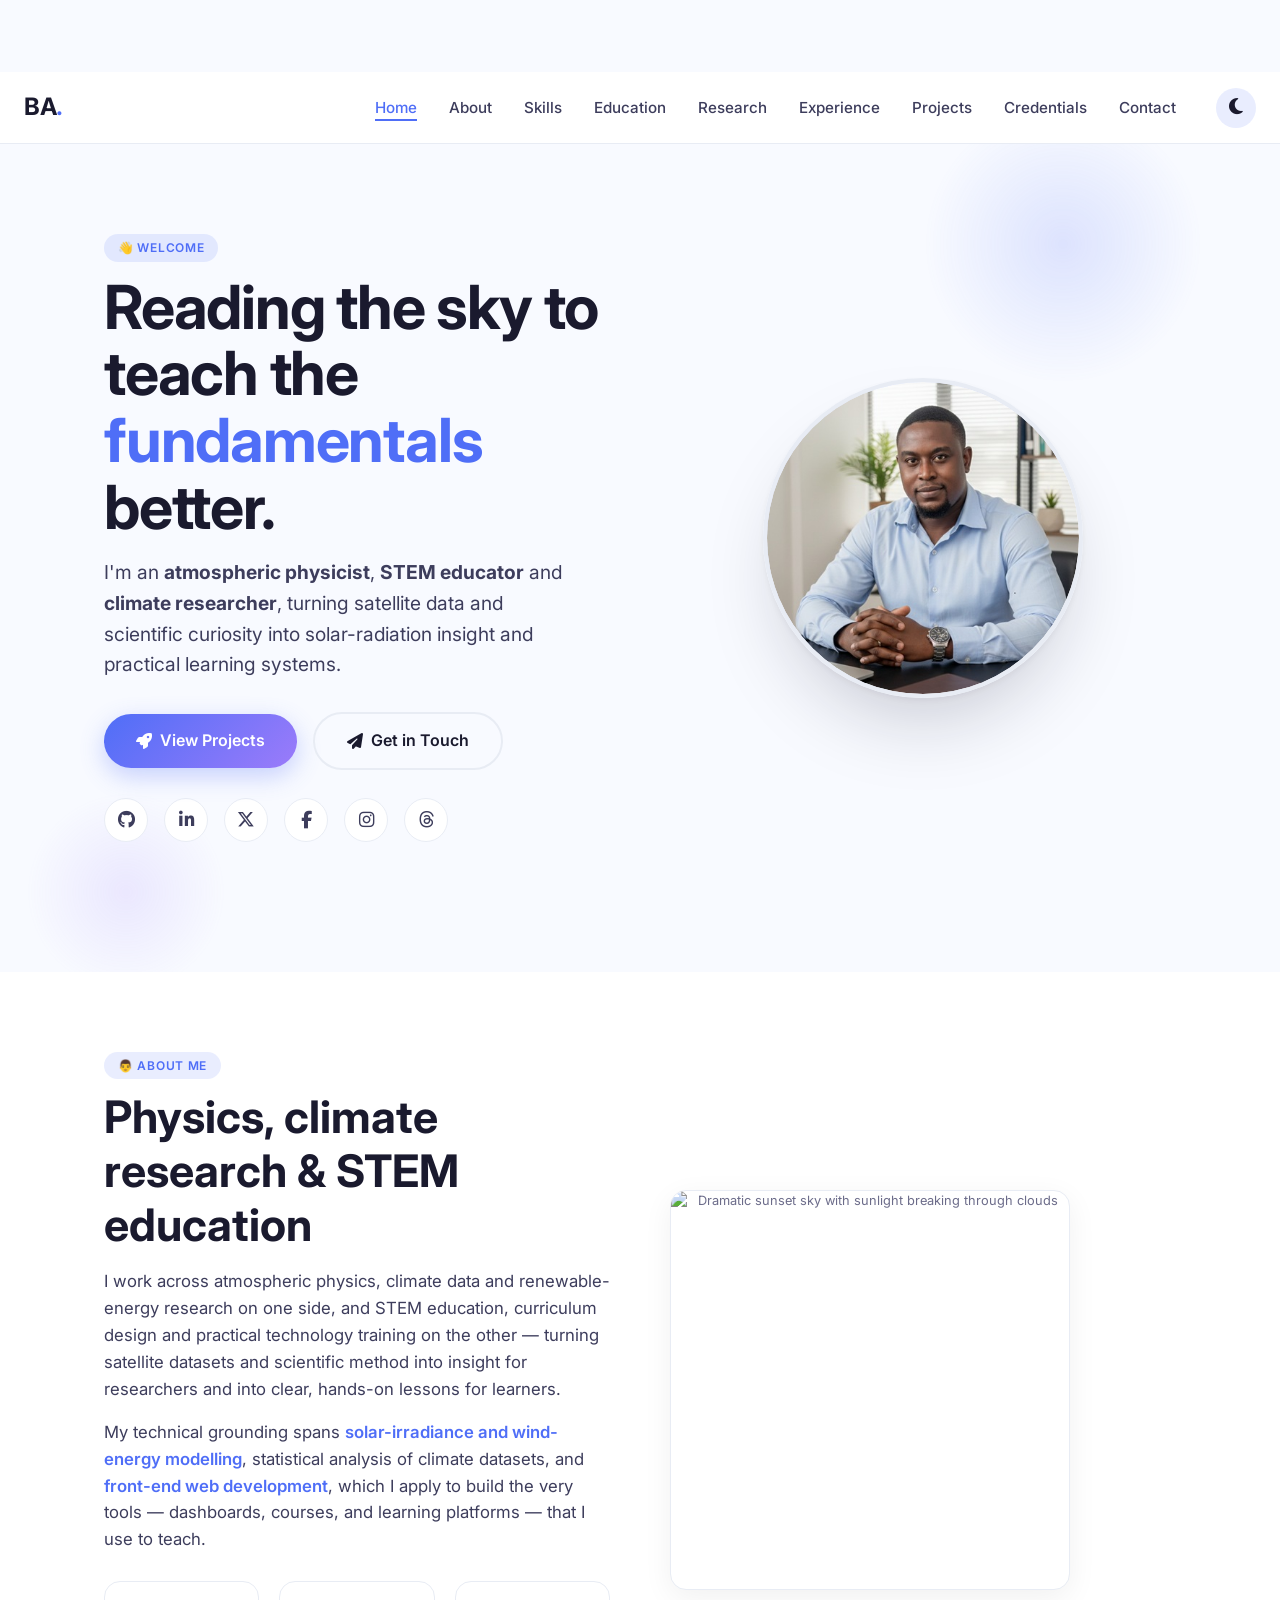
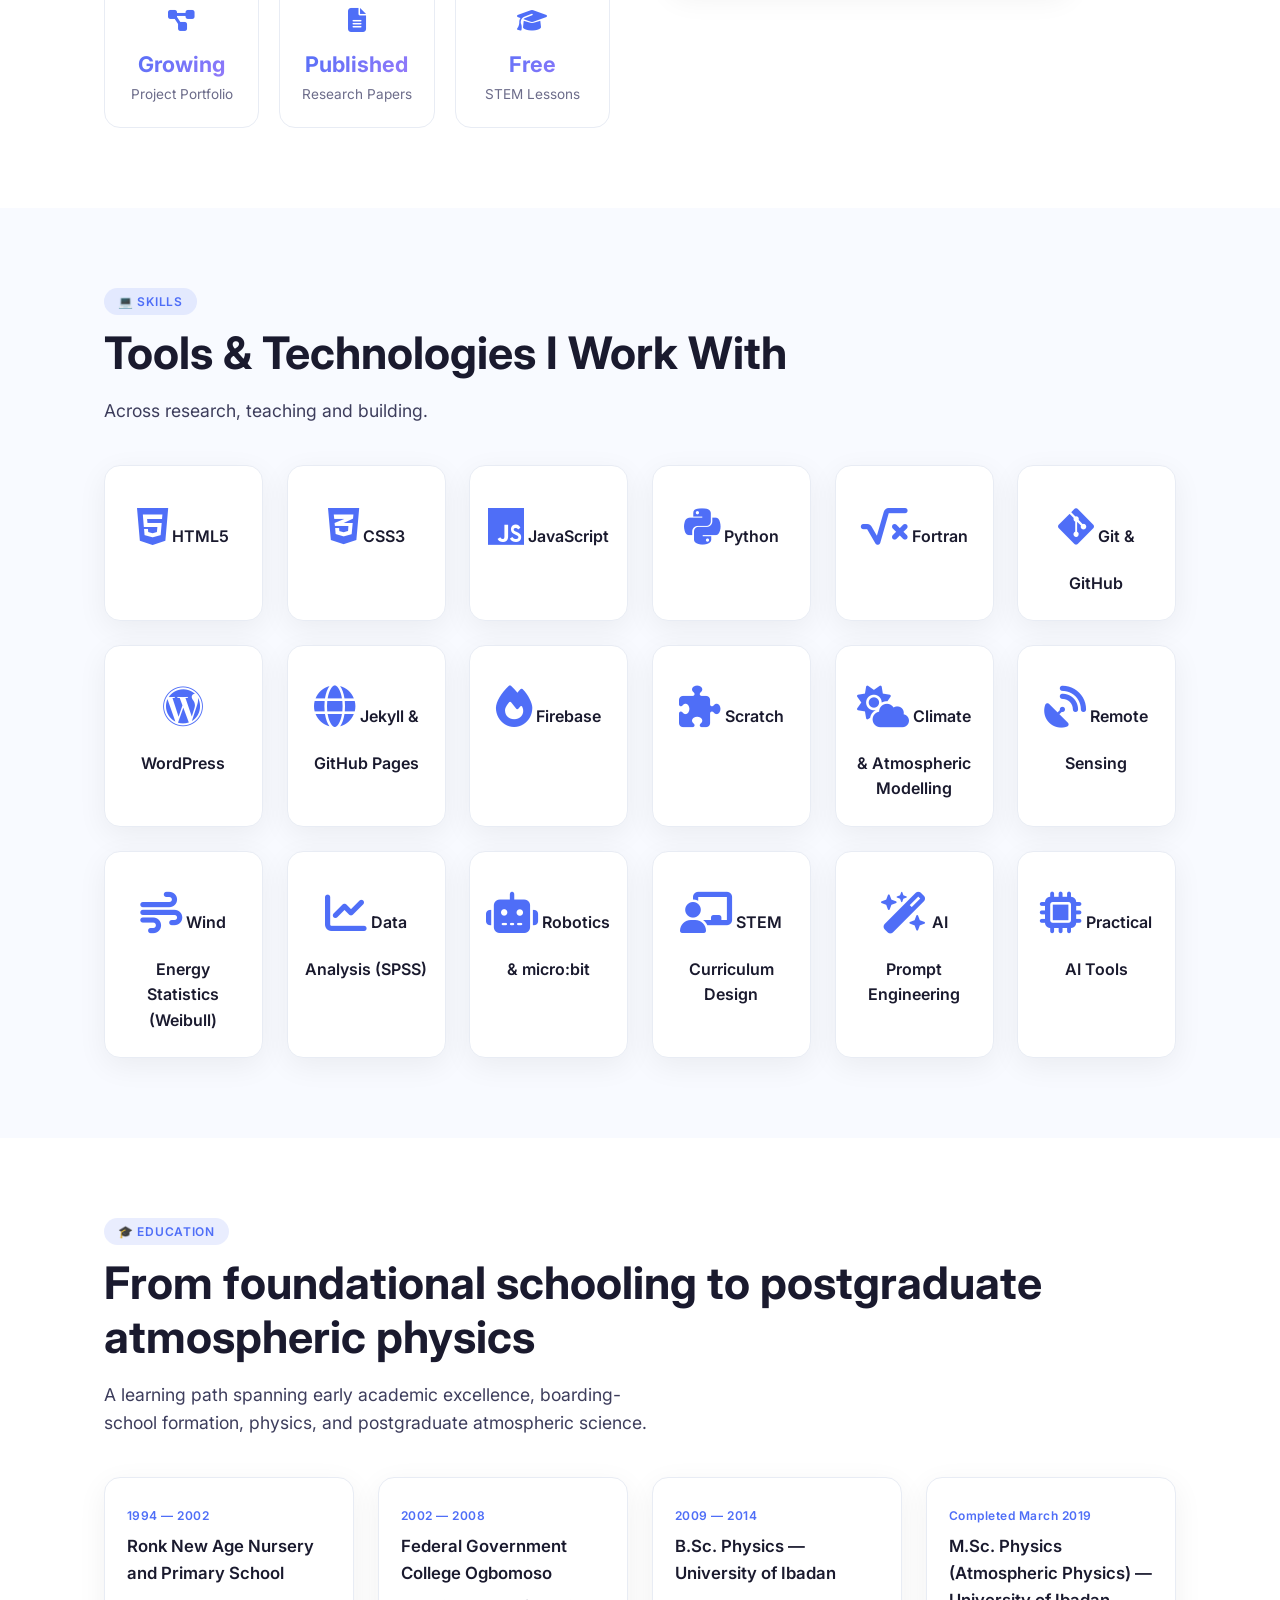
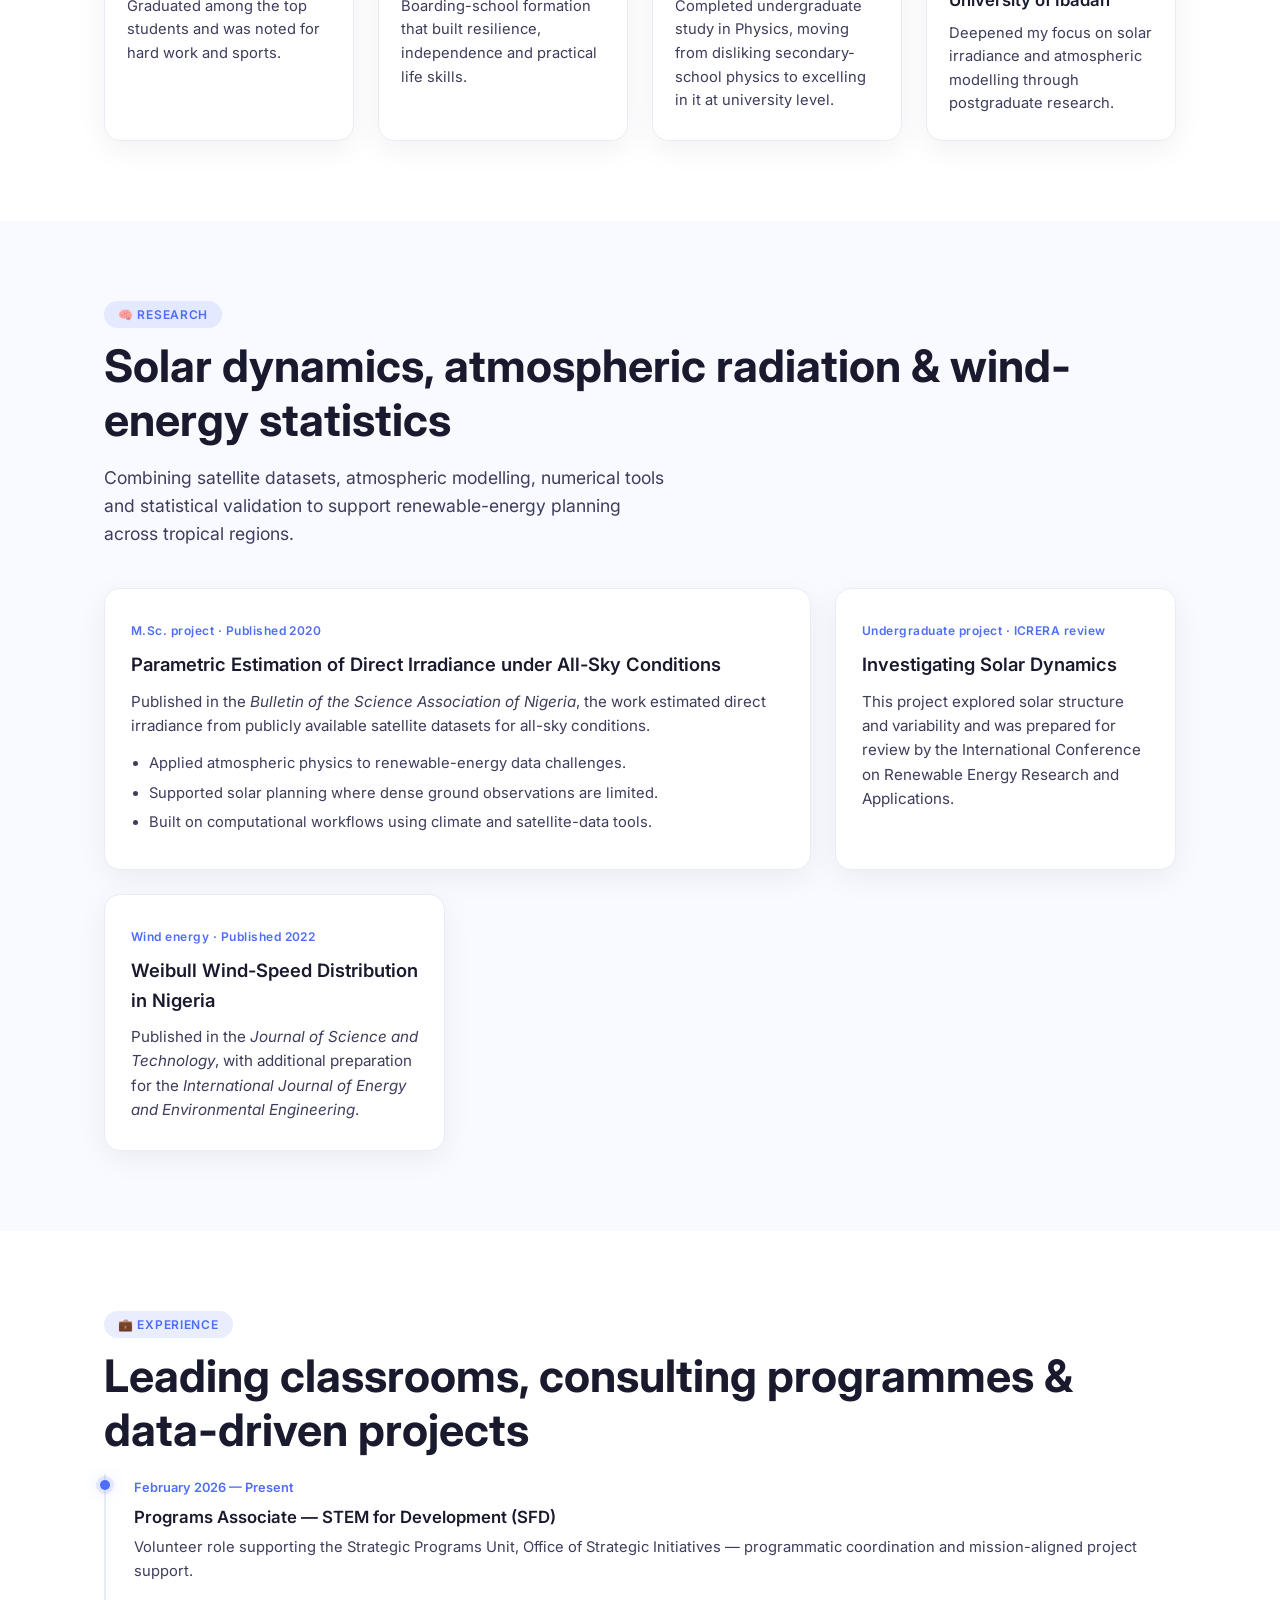
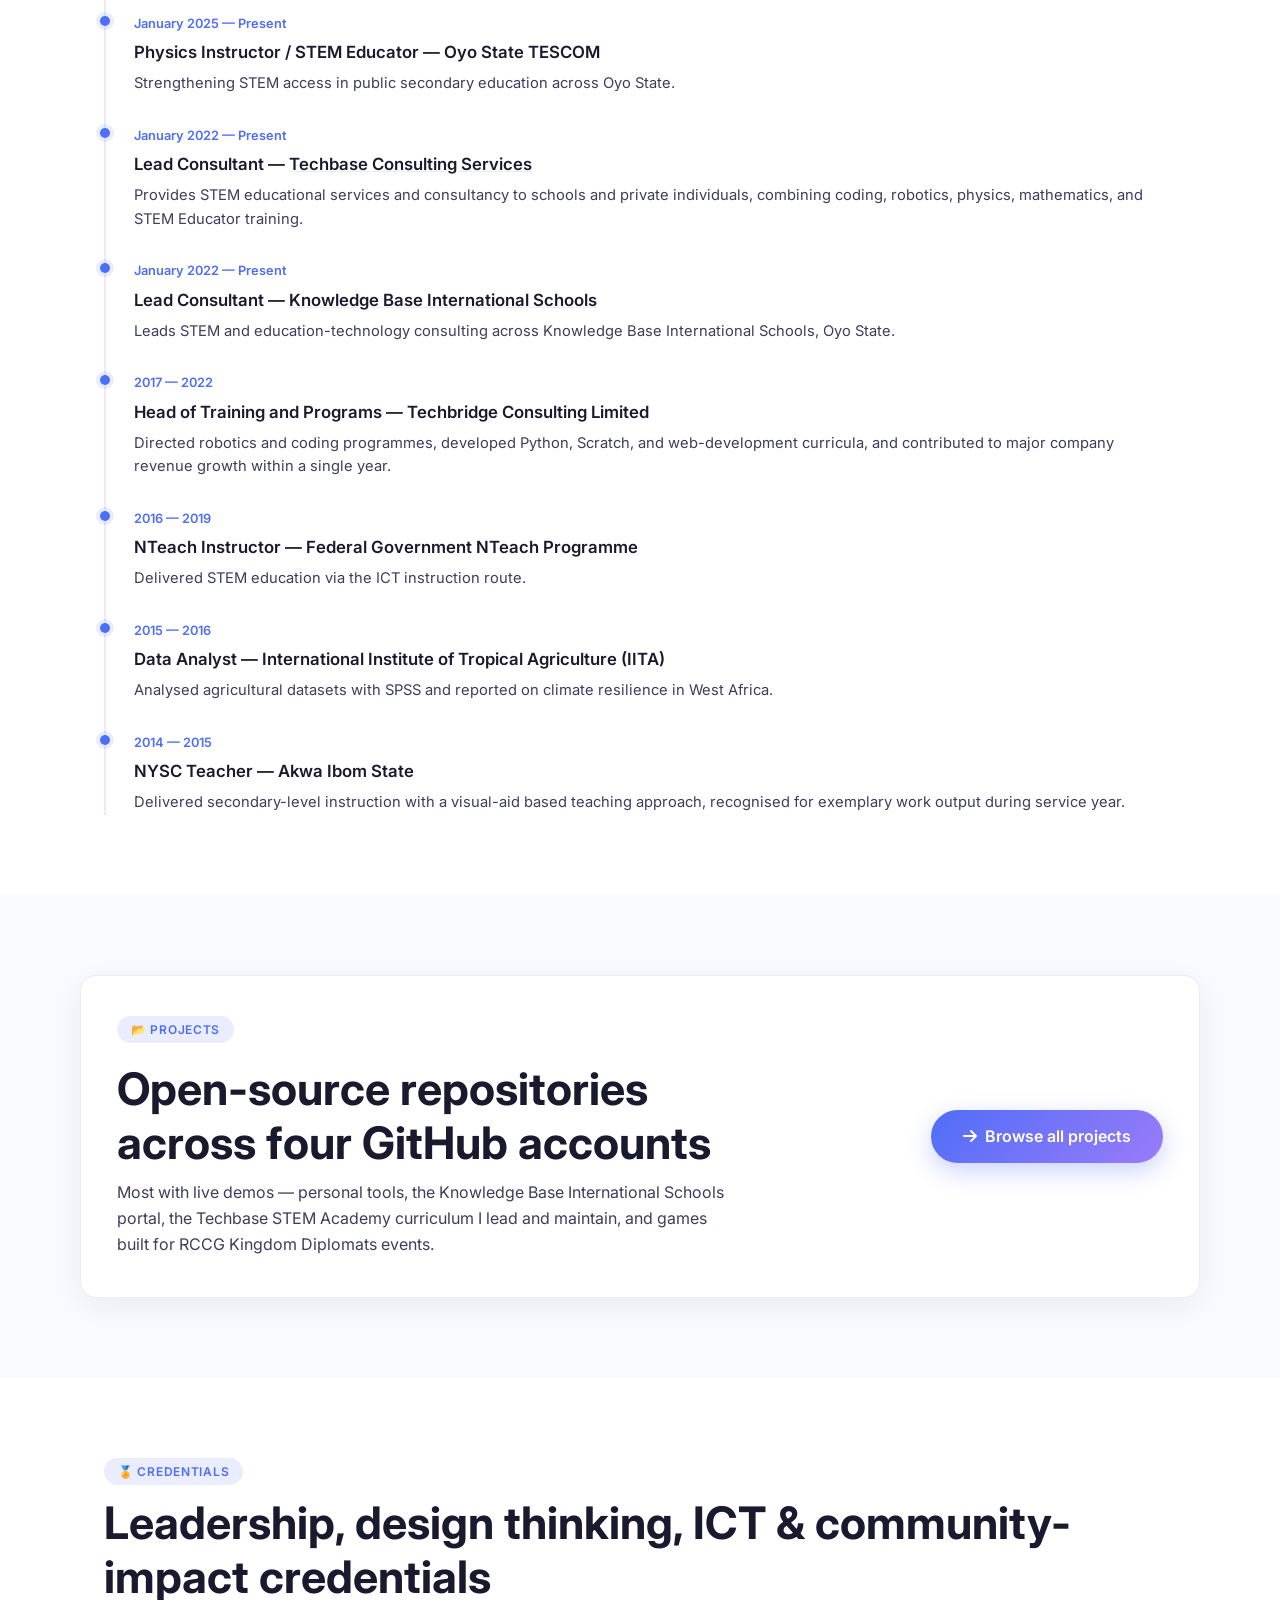
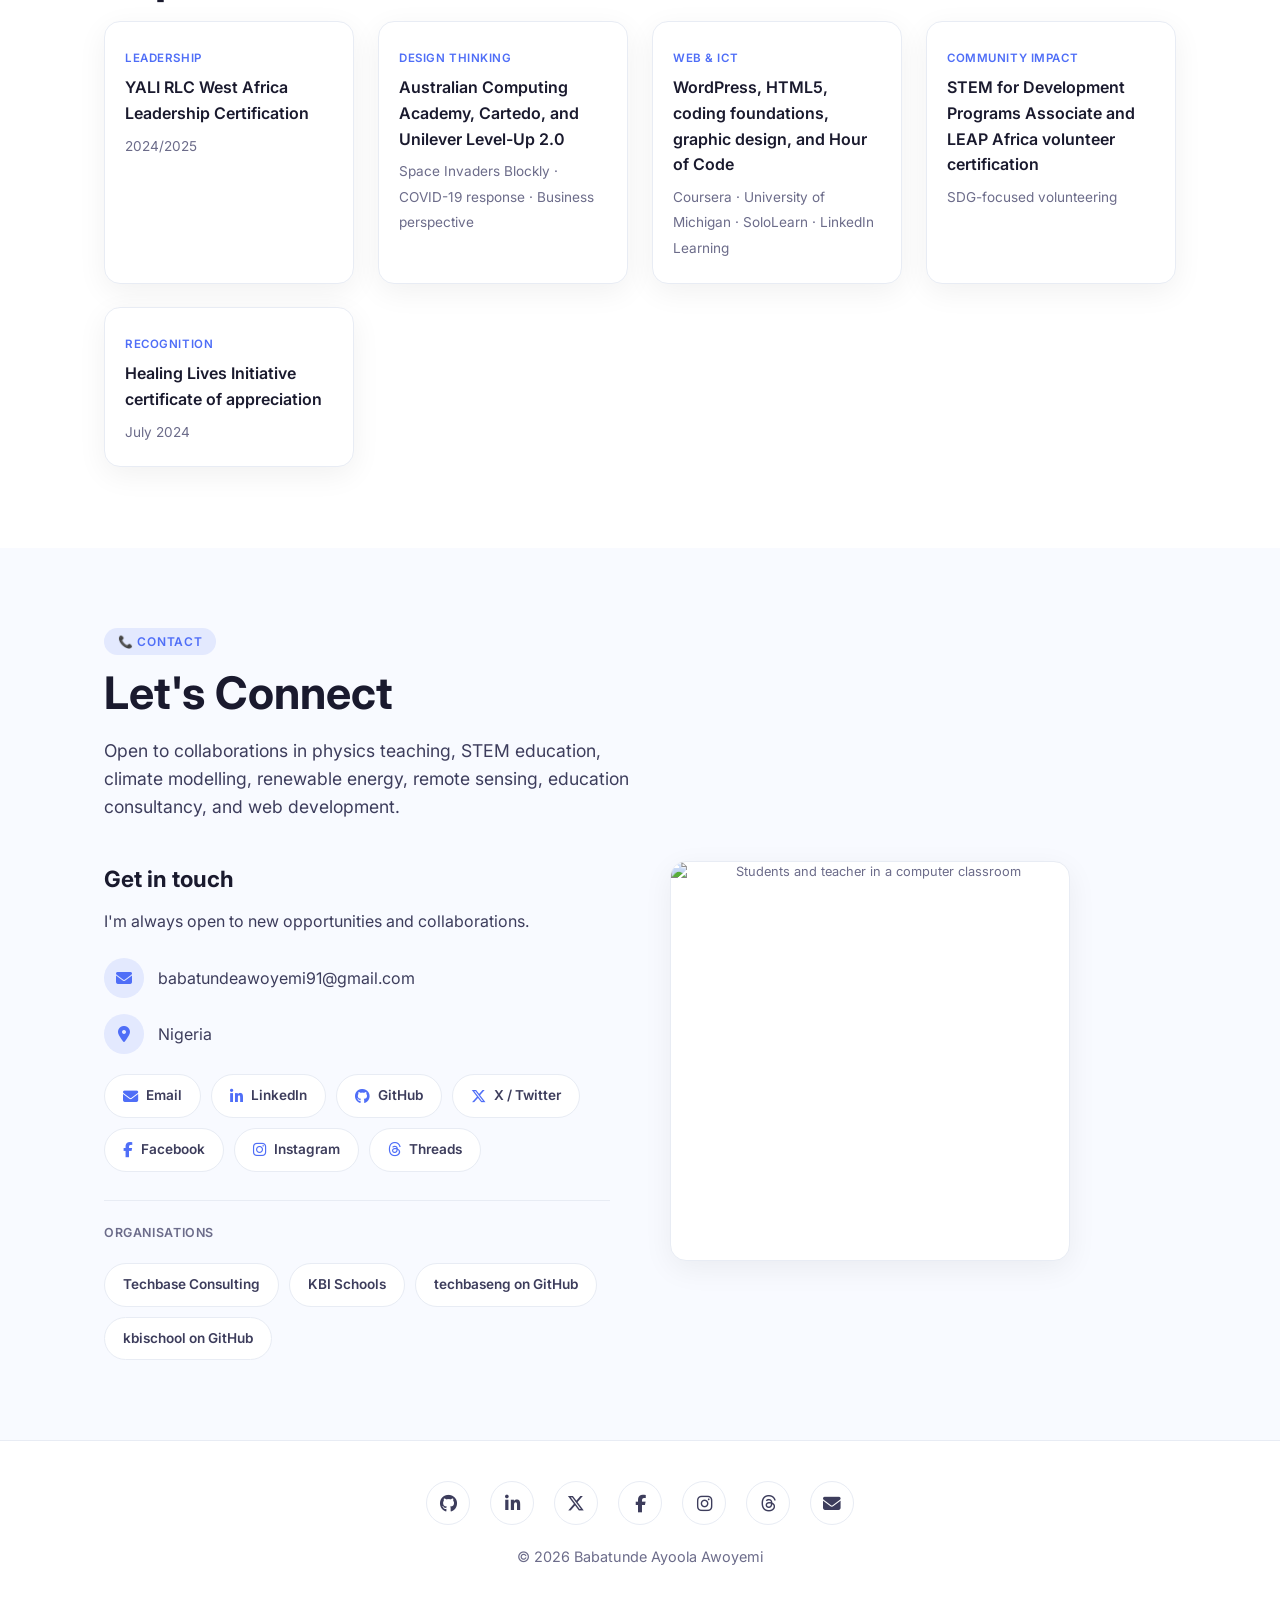
==== index.html @ 21e1744b "Add SFD experience entry Updated the experience timeline with a new volunteer role as Programs Assoc" ====
<!DOCTYPE html>
<html lang="en">
<head>
    <meta charset="UTF-8" />
    <meta name="viewport" content="width=device-width, initial-scale=1.0" />
    <title>Babatunde Ayoola Awoyemi | Atmospheric Physics, STEM &amp; Climate Research</title>
    <meta
      name="description"
      content="Babatunde Ayoola Awoyemi — atmospheric physicist, STEM educator, EdTech consultant and climate researcher. Solar irradiance modelling, robotics and coding education, and practical AI for learning."
    />
    <meta name="theme-color" content="#f8faff" />
    <link rel="canonical" href="https://babatundeawo.github.io/" />
    <!-- Font Awesome -->
    <link rel="stylesheet" href="https://cdnjs.cloudflare.com/ajax/libs/font-awesome/6.5.2/css/all.min.css" />
    <link rel="preconnect" href="https://fonts.googleapis.com" />
    <link rel="preconnect" href="https://fonts.gstatic.com" crossorigin />
    <link href="https://fonts.googleapis.com/css2?family=Inter:wght@400;500;600;700;800&display=swap" rel="stylesheet" />
    <!-- Main Styles -->
    <link rel="stylesheet" href="css/style.css" />
    <script>
      (function () {
        var saved = localStorage.getItem('theme');
        var theme = saved || (window.matchMedia('(prefers-color-scheme: dark)').matches ? 'dark' : 'light');
        if (theme === 'dark') document.documentElement.setAttribute('data-theme', 'dark');
      })();
    </script>
</head>
<body>
    <a class="skip-link" href="#home">Skip to main content</a>

    <!-- ===== NAVIGATION ===== -->
    <nav class="navbar" id="navbar">
        <div class="container nav-inner">
            <a href="#home" class="logo">BA<span>.</span></a>
            <ul class="nav-links" id="navLinks">
                <li><a href="#home" class="active">Home</a></li>
                <li><a href="#about">About</a></li>
                <li><a href="#skills">Skills</a></li>
                <li><a href="#education">Education</a></li>
                <li><a href="#research">Research</a></li>
                <li><a href="#experience">Experience</a></li>
                <li><a href="projects.html">Projects</a></li>
                <li><a href="#credentials">Credentials</a></li>
                <li><a href="#contact">Contact</a></li>
                <li>
                    <button class="theme-toggle" id="themeToggle" aria-label="Toggle dark mode">
                        <i class="fas fa-moon"></i>
                    </button>
                </li>
            </ul>
            <button class="hamburger" id="hamburger" aria-label="Toggle menu" aria-expanded="false">
                <span></span><span></span><span></span>
            </button>
        </div>
    </nav>

    <!-- ===== HOME ===== -->
    <section id="home" class="section">
        <div class="container hero-grid">
            <div class="hero-content">
                <span class="section-label">👋 Welcome</span>
                <h1>Reading the sky to teach the <br /><span class="highlight">fundamentals</span> better.</h1>
                <p>I'm an <strong>atmospheric physicist</strong>, <strong>STEM educator</strong> and <strong>climate researcher</strong>, turning satellite data and scientific curiosity into solar-radiation insight and practical learning systems.</p>
                <div class="hero-buttons">
                    <a href="projects.html" class="btn btn-primary"><i class="fas fa-rocket"></i> View Projects</a>
                    <a href="#contact" class="btn btn-outline"><i class="fas fa-paper-plane"></i> Get in Touch</a>
                </div>
                <div class="hero-social">
                    <a href="https://github.com/babatundeawo" target="_blank" rel="noopener" aria-label="GitHub"><i class="fab fa-github"></i></a>
                    <a href="https://www.linkedin.com/in/ba-awoyemi/" target="_blank" rel="noopener" aria-label="LinkedIn"><i class="fab fa-linkedin-in"></i></a>
                    <a href="https://x.com/ba_awoyemi" target="_blank" rel="noopener" aria-label="X / Twitter"><i class="fab fa-x-twitter"></i></a>
                    <a href="https://web.facebook.com/ba.awoyemi" target="_blank" rel="noopener" aria-label="Facebook"><i class="fab fa-facebook-f"></i></a>
                    <a href="https://www.instagram.com/ba_awoyemi/" target="_blank" rel="noopener" aria-label="Instagram"><i class="fab fa-instagram"></i></a>
                    <a href="https://www.threads.net/@ba_awoyemi" target="_blank" rel="noopener" aria-label="Threads"><i class="fab fa-threads"></i></a>
                </div>
            </div>
            <div class="hero-avatar">
                <div class="avatar-box">
                    <img src="assets/images/babatunde.jpg" alt="Portrait of Babatunde Ayoola Awoyemi" />
                </div>
            </div>
        </div>
    </section>

    <!-- ===== ABOUT ===== -->
    <section id="about" class="section alt">
        <div class="container">
            <div class="about-grid">
                <div class="about-text reveal">
                    <span class="section-label">👨 About Me</span>
                    <h2 class="section-title">Physics, climate research &amp; STEM education</h2>
                    <p>I work across atmospheric physics, climate data and renewable-energy research on one side, and STEM education, curriculum design and practical technology training on the other — turning satellite datasets and scientific method into insight for researchers and into clear, hands-on lessons for learners.</p>
                    <p>My technical grounding spans <span class="highlight-text">solar-irradiance and wind-energy modelling</span>, statistical analysis of climate datasets, and <span class="highlight-text">front-end web development</span>, which I apply to build the very tools — dashboards, courses, and learning platforms — that I use to teach.</p>
                    <div class="about-stats">
                        <div class="stat-card"><span class="stat-icon"><i class="fas fa-diagram-project"></i></span><span class="stat-highlight">Growing</span><span class="stat-label">Project Portfolio</span></div>
                        <div class="stat-card"><span class="stat-icon"><i class="fas fa-file-lines"></i></span><span class="stat-highlight">Published</span><span class="stat-label">Research Papers</span></div>
                        <div class="stat-card"><span class="stat-icon"><i class="fas fa-graduation-cap"></i></span><span class="stat-highlight">Free</span><span class="stat-label">STEM Lessons</span></div>
                    </div>
                </div>
                <div class="about-image reveal reveal-delay-1">
                    <div class="img-placeholder">
                        <img
                            src="https://images.unsplash.com/photo-1703072474456-97bc5027fa79?fm=jpg&q=80&w=900&auto=format&fit=crop"
                            alt="Dramatic sunset sky with sunlight breaking through clouds"
                            loading="lazy"
                        />
                    </div>
                </div>
            </div>
        </div>
    </section>

    <!-- ===== SKILLS ===== -->
    <section id="skills" class="section">
        <div class="container">
            <div class="reveal">
                <span class="section-label">💻 Skills</span>
                <h2 class="section-title">Tools &amp; Technologies I Work With</h2>
                <p class="section-subtitle">Across research, teaching and building.</p>
            </div>
            <div class="skills-grid" id="skillsGrid"></div>
        </div>
    </section>

    <!-- ===== EDUCATION ===== -->
    <section id="education" class="section alt">
        <div class="container">
            <div class="reveal">
                <span class="section-label">🎓 Education</span>
                <h2 class="section-title">From foundational schooling to postgraduate atmospheric physics</h2>
                <p class="section-subtitle">A learning path spanning early academic excellence, boarding-school formation, physics, and postgraduate atmospheric science.</p>
            </div>
            <div class="education-grid">
                <article class="education-card reveal">
                    <span>1994 — 2002</span>
                    <h3>Ronk New Age Nursery and Primary School</h3>
                    <p>Graduated among the top students and was noted for hard work and sports.</p>
                </article>
                <article class="education-card reveal reveal-delay-1">
                    <span>2002 — 2008</span>
                    <h3>Federal Government College Ogbomoso</h3>
                    <p>Boarding-school formation that built resilience, independence and practical life skills.</p>
                </article>
                <article class="education-card reveal reveal-delay-2">
                    <span>2009 — 2014</span>
                    <h3>B.Sc. Physics — University of Ibadan</h3>
                    <p>Completed undergraduate study in Physics, moving from disliking secondary-school physics to excelling in it at university level.</p>
                </article>
                <article class="education-card reveal reveal-delay-3">
                    <span>Completed March 2019</span>
                    <h3>M.Sc. Physics (Atmospheric Physics) — University of Ibadan</h3>
                    <p>Deepened my focus on solar irradiance and atmospheric modelling through postgraduate research.</p>
                </article>
            </div>
        </div>
    </section>

    <!-- ===== RESEARCH ===== -->
    <section id="research" class="section">
        <div class="container">
            <div class="reveal">
                <span class="section-label">🧠 Research</span>
                <h2 class="section-title">Solar dynamics, atmospheric radiation &amp; wind-energy statistics</h2>
                <p class="section-subtitle">Combining satellite datasets, atmospheric modelling, numerical tools and statistical validation to support renewable-energy planning across tropical regions.</p>
            </div>
            <div class="feature-grid">
                <article class="feature-card large-card reveal">
                    <span class="card-kicker">M.Sc. project · Published 2020</span>
                    <h3>Parametric Estimation of Direct Irradiance under All-Sky Conditions</h3>
                    <p>Published in the <em>Bulletin of the Science Association of Nigeria</em>, the work estimated direct irradiance from publicly available satellite datasets for all-sky conditions.</p>
                    <ul class="check-list">
                        <li>Applied atmospheric physics to renewable-energy data challenges.</li>
                        <li>Supported solar planning where dense ground observations are limited.</li>
                        <li>Built on computational workflows using climate and satellite-data tools.</li>
                    </ul>
                </article>
                <article class="feature-card reveal reveal-delay-1">
                    <span class="card-kicker">Undergraduate project · ICRERA review</span>
                    <h3>Investigating Solar Dynamics</h3>
                    <p>This project explored solar structure and variability and was prepared for review by the International Conference on Renewable Energy Research and Applications.</p>
                </article>
                <article class="feature-card reveal reveal-delay-2">
                    <span class="card-kicker">Wind energy · Published 2022</span>
                    <h3>Weibull Wind-Speed Distribution in Nigeria</h3>
                    <p>Published in the <em>Journal of Science and Technology</em>, with additional preparation for the <em>International Journal of Energy and Environmental Engineering</em>.</p>
                </article>
            </div>
        </div>
    </section>

    <!-- ===== EXPERIENCE ===== -->
    <section id="experience" class="section alt">
        <div class="container">
            <div class="reveal">
                <span class="section-label">💼 Experience</span>
                <h2 class="section-title">Leading classrooms, consulting programmes &amp; data-driven projects</h2>
            </div>
            <div class="timeline">
                <article class="timeline-item reveal">
                    <span>February 2026 — Present</span>
                    <h3>Programs Associate — STEM for Development (SFD)</h3>
                    <p>Volunteer role supporting the Strategic Programs Unit, Office of Strategic Initiatives — programmatic coordination and mission-aligned project support.</p>
                </article>
                <article class="timeline-item reveal">
                    <span>January 2025 — Present</span>
                    <h3>Physics Instructor / STEM Educator — Oyo State TESCOM</h3>
                    <p>Strengthening STEM access in public secondary education across Oyo State.</p>
                </article>
                <article class="timeline-item reveal">
                    <span>January 2022 — Present</span>
                    <h3>Lead Consultant — <a href="https://techbasengr.com.ng" target="_blank" rel="noopener">Techbase Consulting Services</a></h3>
                    <p>Provides STEM educational services and consultancy to schools and private individuals, combining coding, robotics, physics, mathematics, and STEM Educator training.</p>
                </article>
                <article class="timeline-item reveal">
                    <span>January 2022 — Present</span>
                    <h3>Lead Consultant — <a href="https://kbischools.com.ng" target="_blank" rel="noopener">Knowledge Base International Schools</a></h3>
                    <p>Leads STEM and education-technology consulting across Knowledge Base International Schools, Oyo State.</p>
                </article>
                <article class="timeline-item reveal">
                    <span>2017 — 2022</span>
                    <h3>Head of Training and Programs — Techbridge Consulting Limited</h3>
                    <p>Directed robotics and coding programmes, developed Python, Scratch, and web-development curricula, and contributed to major company revenue growth within a single year.</p>
                </article>
                <article class="timeline-item reveal">
                    <span>2016 — 2019</span>
                    <h3>NTeach Instructor — Federal Government NTeach Programme</h3>
                    <p>Delivered STEM education via the ICT instruction route.</p>
                </article>
                <article class="timeline-item reveal">
                    <span>2015 — 2016</span>
                    <h3>Data Analyst — International Institute of Tropical Agriculture (IITA)</h3>
                    <p>Analysed agricultural datasets with SPSS and reported on climate resilience in West Africa.</p>
                </article>
                <article class="timeline-item reveal">
                    <span>2014 — 2015</span>
                    <h3>NYSC Teacher — Akwa Ibom State</h3>
                    <p>Delivered secondary-level instruction with a visual-aid based teaching approach, recognised for exemplary work output during service year.</p>
                </article>
            </div>
        </div>
    </section>

    <!-- ===== PROJECTS TEASER ===== -->
    <section id="projects" class="section">
        <div class="container projects-teaser-panel reveal">
            <div>
                <span class="section-label">📂 Projects</span>
                <h2 class="section-title">Open-source repositories across four GitHub accounts</h2>
                <p>Most with live demos — personal tools, the Knowledge Base International Schools portal, the Techbase STEM Academy curriculum I lead and maintain, and games built for RCCG Kingdom Diplomats events.</p>
            </div>
            <a class="btn btn-primary" href="projects.html"><i class="fas fa-arrow-right"></i> Browse all projects</a>
        </div>
    </section>

    <!-- ===== CREDENTIALS ===== -->
    <section id="credentials" class="section alt">
        <div class="container">
            <div class="reveal">
                <span class="section-label">🏅 Credentials</span>
                <h2 class="section-title">Leadership, design thinking, ICT &amp; community-impact credentials</h2>
            </div>
            <div class="credentials-grid">
                <article class="credential-card reveal">
                    <span>Leadership</span>
                    <strong>YALI RLC West Africa Leadership Certification</strong>
                    <small>2024/2025</small>
                </article>
                <article class="credential-card reveal reveal-delay-1">
                    <span>Design Thinking</span>
                    <strong>Australian Computing Academy, Cartedo, and Unilever Level-Up 2.0</strong>
                    <small>Space Invaders Blockly · COVID-19 response · Business perspective</small>
                </article>
                <article class="credential-card reveal reveal-delay-2">
                    <span>Web &amp; ICT</span>
                    <strong>WordPress, HTML5, coding foundations, graphic design, and Hour of Code</strong>
                    <small>Coursera · University of Michigan · SoloLearn · LinkedIn Learning</small>
                </article>
                <article class="credential-card reveal reveal-delay-3">
                    <span>Community Impact</span>
                    <strong>STEM for Development Programs Associate and LEAP Africa volunteer certification</strong>
                    <small>SDG-focused volunteering</small>
                </article>
                <article class="credential-card reveal">
                    <span>Recognition</span>
                    <strong>Healing Lives Initiative certificate of appreciation</strong>
                    <small>July 2024</small>
                </article>
            </div>
        </div>
    </section>

    <!-- ===== CONTACT ===== -->
    <section id="contact" class="section">
        <div class="container">
            <div class="reveal">
                <span class="section-label">📞 Contact</span>
                <h2 class="section-title">Let's Connect</h2>
                <p class="section-subtitle">Open to collaborations in physics teaching, STEM education, climate modelling, renewable energy, remote sensing, education consultancy, and web development.</p>
            </div>
            <div class="contact-grid">
                <div class="contact-info reveal">
                    <h3>Get in touch</h3>
                    <p>I'm always open to new opportunities and collaborations.</p>
                    <div class="contact-item"><i class="fas fa-envelope"></i><span>babatundeawoyemi91@gmail.com</span></div>
                    
                    <div class="contact-item"><i class="fas fa-map-marker-alt"></i><span>Nigeria</span></div>
                    <div class="contact-links">
                        <a href="mailto:babatundeawoyemi91@gmail.com"><i class="fas fa-envelope"></i> Email</a>
                        <a href="https://www.linkedin.com/in/ba-awoyemi/" target="_blank" rel="noopener"><i class="fab fa-linkedin-in"></i> LinkedIn</a>
                        <a href="https://github.com/babatundeawo" target="_blank" rel="noopener"><i class="fab fa-github"></i> GitHub</a>
                        <a href="https://x.com/ba_awoyemi" target="_blank" rel="noopener"><i class="fab fa-x-twitter"></i> X / Twitter</a>
                        <a href="https://web.facebook.com/ba.awoyemi" target="_blank" rel="noopener"><i class="fab fa-facebook-f"></i> Facebook</a>
                        <a href="https://www.instagram.com/ba_awoyemi/" target="_blank" rel="noopener"><i class="fab fa-instagram"></i> Instagram</a>
                        <a href="https://www.threads.net/@ba_awoyemi" target="_blank" rel="noopener"><i class="fab fa-threads"></i> Threads</a>
                    </div>
                    <div class="org-strip">
                        <p>Organisations</p>
                        <div class="contact-links">
                            <a href="https://techbasengr.com.ng" target="_blank" rel="noopener">Techbase Consulting</a>
                            <a href="https://kbischools.com.ng" target="_blank" rel="noopener">KBI Schools</a>
                            <a href="https://github.com/techbaseng" target="_blank" rel="noopener">techbaseng on GitHub</a>
                            <a href="https://github.com/kbischool" target="_blank" rel="noopener">kbischool on GitHub</a>
                        </div>
                    </div>
                </div>
                <div class="about-image reveal reveal-delay-1">
                    <div class="img-placeholder">
                        <img
                            src="https://images.unsplash.com/photo-1743834147172-37c12011b321?fm=jpg&q=80&w=900&auto=format&fit=crop"
                            alt="Students and teacher in a computer classroom"
                            loading="lazy"
                        />
                    </div>
                </div>
            </div>
        </div>
    </section>

    <!-- ===== FOOTER ===== -->
    <footer class="footer">
        <div class="container">
            <div class="footer-social">
                <a href="https://github.com/babatundeawo" target="_blank" rel="noopener" aria-label="GitHub"><i class="fab fa-github"></i></a>
                <a href="https://www.linkedin.com/in/ba-awoyemi/" target="_blank" rel="noopener" aria-label="LinkedIn"><i class="fab fa-linkedin-in"></i></a>
                <a href="https://x.com/ba_awoyemi" target="_blank" rel="noopener" aria-label="X / Twitter"><i class="fab fa-x-twitter"></i></a>
                <a href="https://web.facebook.com/ba.awoyemi" target="_blank" rel="noopener" aria-label="Facebook"><i class="fab fa-facebook-f"></i></a>
                <a href="https://www.instagram.com/ba_awoyemi/" target="_blank" rel="noopener" aria-label="Instagram"><i class="fab fa-instagram"></i></a>
                <a href="https://www.threads.net/@ba_awoyemi" target="_blank" rel="noopener" aria-label="Threads"><i class="fab fa-threads"></i></a>
                <a href="mailto:babatundeawoyemi91@gmail.com" aria-label="Email"><i class="fas fa-envelope"></i></a>
            </div>
            <p>&copy; <span id="year"></span> Babatunde Ayoola Awoyemi</p>
        </div>
    </footer>

    <!-- ===== SCROLL TO TOP ===== -->
    <button class="scroll-top" id="scrollTop" aria-label="Scroll to top">
        <i class="fas fa-chevron-up"></i>
    </button>

    <!-- ===== SCRIPTS ===== -->
    <script src="js/script.js"></script>
<script src="js/premium.js" defer></script>
</body>
</html>
---- css/style.css ----
/* ===== CSS Variables (Light & Dark) ===== */
:root {
    --bg-primary: #f8faff;
    --bg-secondary: #ffffff;
    --bg-card: #ffffff;
    --bg-nav: rgba(255, 255, 255, 0.92);
    --text-primary: #1a1a2e;
    --text-secondary: #3d3d5c;
    --text-muted: #6c6c8a;
    --accent: #4f6ef7;
    --accent-hover: #3a56d4;
    --accent-light: rgba(79, 110, 247, 0.12);
    --border-color: #e8ecf4;
    --shadow: 0 8px 30px rgba(0, 0, 0, 0.06);
    --shadow-hover: 0 16px 48px rgba(0, 0, 0, 0.10);
    --radius: 16px;
    --transition: 0.35s cubic-bezier(0.4, 0, 0.2, 1);
    --max-width: 1120px;
    --section-padding: 80px 24px;
}

[data-theme="dark"] {
    --bg-primary: #0f0f1a;
    --bg-secondary: #18182a;
    --bg-card: #1e1e34;
    --bg-nav: rgba(15, 15, 26, 0.94);
    --text-primary: #ececf6;
    --text-secondary: #c8c8e0;
    --text-muted: #9494b0;
    --accent: #7b93fa;
    --accent-hover: #5f7af0;
    --accent-light: rgba(123, 147, 250, 0.18);
    --border-color: #2d2d4a;
    --shadow: 0 8px 30px rgba(0, 0, 0, 0.40);
    --shadow-hover: 0 16px 48px rgba(0, 0, 0, 0.55);
}

/* ===== Reset & Base ===== */
*,
*::before,
*::after { margin: 0; padding: 0; box-sizing: border-box; }
html { scroll-behavior: smooth; overflow-x: hidden; max-width: 100%; -webkit-text-size-adjust: 100%; text-size-adjust: 100%; }
body {
    font-family: 'Inter', system-ui, -apple-system, sans-serif;
    background: var(--bg-primary);
    color: var(--text-primary);
    line-height: 1.6;
    transition: background var(--transition), color var(--transition);
    padding-top: 72px;
    overflow-x: hidden;
    max-width: 100%;
    -webkit-tap-highlight-color: transparent;
}
.container {
    max-width: var(--max-width);
    margin: 0 auto;
    padding: 0 24px;
    width: 100%;
}
a { text-decoration: none; color: inherit; }
button { cursor: pointer; font-family: inherit; font-size: inherit; }
img { max-width: 100%; display: block; }

/* ===== Utility ===== */
.section-label {
    display: inline-block;
    font-size: 0.75rem;
    font-weight: 600;
    letter-spacing: 0.06em;
    text-transform: uppercase;
    color: var(--accent);
    background: var(--accent-light);
    padding: 4px 14px;
    border-radius: 100px;
    margin-bottom: 12px;
}
.section-title {
    font-size: clamp(2rem, 4.5vw, 2.8rem);
    font-weight: 700;
    line-height: 1.2;
    margin-bottom: 16px;
}
.section-subtitle {
    font-size: 1.1rem;
    color: var(--text-secondary);
    max-width: 560px;
    margin-bottom: 40px;
}
.section { padding: var(--section-padding); }
.section.alt { background: var(--bg-secondary); }

/* ===== Navigation ===== */
.navbar {
    position: fixed;
    top: 0;
    left: 0;
    right: 0;
    z-index: 1000;
    width: 100%;
    max-width: 100vw;
    background: var(--bg-nav);
    backdrop-filter: blur(18px) saturate(1.2);
    -webkit-backdrop-filter: blur(18px) saturate(1.2);
    border-bottom: 1px solid var(--border-color);
    transition: background var(--transition), border-color var(--transition), box-shadow 0.3s;
    height: 72px;
    display: flex;
    align-items: center;
}
.navbar.scrolled { box-shadow: 0 4px 24px rgba(0, 0, 0, 0.06); }
[data-theme="dark"] .navbar.scrolled { box-shadow: 0 4px 24px rgba(0, 0, 0, 0.30); }
.nav-inner {
    display: flex;
    align-items: center;
    justify-content: space-between;
    width: 100%;
    max-width: 100%;
    gap: 12px;
}
.logo {
    font-weight: 700;
    font-size: 1.5rem;
    letter-spacing: -0.02em;
    color: var(--text-primary);
    flex-shrink: 0;
    white-space: nowrap;
}
.logo span { color: var(--accent); }

.nav-links {
    display: flex;
    align-items: center;
    gap: 32px;
    list-style: none;
    min-width: 0;
}
.nav-links a {
    font-size: 0.95rem;
    font-weight: 500;
    color: var(--text-secondary);
    transition: color var(--transition);
    position: relative;
}
.nav-links a::after {
    content: '';
    position: absolute;
    bottom: -4px;
    left: 0;
    width: 0;
    height: 2px;
    background: var(--accent);
    transition: width var(--transition);
}
.nav-links a:hover { color: var(--accent); }
.nav-links a:hover::after { width: 100%; }
.nav-links a.active { color: var(--accent); }
.nav-links a.active::after { width: 100%; }

.theme-toggle {
    background: var(--accent-light);
    border: none;
    color: var(--text-primary);
    width: 40px;
    height: 40px;
    border-radius: 50%;
    font-size: 1.15rem;
    display: flex;
    align-items: center;
    justify-content: center;
    transition: background var(--transition), color var(--transition), transform 0.2s;
    margin-left: 8px;
}
.theme-toggle:hover {
    background: var(--accent);
    color: #fff;
    transform: rotate(12deg);
}

.hamburger {
    display: none;
    flex-direction: column;
    gap: 5px;
    background: none;
    border: none;
    padding: 4px;
    flex-shrink: 0;
}
.hamburger span {
    display: block;
    width: 26px;
    height: 2.5px;
    background: var(--text-primary);
    border-radius: 4px;
    transition: all 0.3s;
}
.hamburger.active span:nth-child(1) { transform: rotate(45deg) translate(5px, 5px); }
.hamburger.active span:nth-child(2) { opacity: 0; }
.hamburger.active span:nth-child(3) { transform: rotate(-45deg) translate(5px, -5px); }

/* ===== Home / Hero ===== */
#home {
    min-height: calc(100vh - 72px);
    display: flex;
    align-items: center;
    padding-top: 40px;
}
.hero-grid {
    display: grid;
    grid-template-columns: 1fr 1fr;
    gap: 60px;
    align-items: center;
}
.hero-content h1 {
    font-size: clamp(2.4rem, 5.5vw, 3.8rem);
    font-weight: 700;
    line-height: 1.1;
    margin-bottom: 16px;
    letter-spacing: -0.02em;
}
.hero-content h1 .highlight { color: var(--accent); }
.hero-content p {
    font-size: 1.2rem;
    color: var(--text-secondary);
    max-width: 480px;
    margin-bottom: 32px;
}
.hero-buttons {
    display: flex;
    flex-wrap: wrap;
    gap: 16px;
    align-items: center;
}
.btn {
    display: inline-flex;
    align-items: center;
    gap: 8px;
    padding: 14px 32px;
    border-radius: 60px;
    font-weight: 600;
    font-size: 1rem;
    border: none;
    transition: all var(--transition);
    background: var(--bg-secondary);
    color: var(--text-primary);
    box-shadow: var(--shadow);
}
.btn-primary {
    background: var(--accent);
    color: #fff;
    box-shadow: 0 8px 24px rgba(79, 110, 247, 0.30);
}
.btn-primary:hover {
    background: var(--accent-hover);
    transform: translateY(-2px);
    box-shadow: 0 12px 32px rgba(79, 110, 247, 0.40);
}
.btn-outline {
    background: transparent;
    border: 2px solid var(--border-color);
    box-shadow: none;
}
.btn-outline:hover {
    border-color: var(--accent);
    color: var(--accent);
    transform: translateY(-2px);
}
.hero-avatar .avatar-box {
    width: clamp(140px, 46vw, 320px);
    height: clamp(140px, 46vw, 320px);
    border-radius: 50%;
    background: linear-gradient(145deg, var(--accent-light), var(--bg-secondary));
    display: flex;
    align-items: center;
    justify-content: center;
    font-size: clamp(2.8rem, 14vw, 7rem);
    color: var(--accent);
    margin: 0 auto;
    box-shadow: var(--shadow);
    border: 4px solid var(--border-color);
    transition: all var(--transition);
    position: relative;
    overflow: hidden;
}
.hero-avatar .avatar-box i { filter: drop-shadow(0 4px 12px rgba(79, 110, 247, 0.20)); }
.hero-avatar .avatar-box img {
    width: 100%;
    height: 100%;
    object-fit: cover;
    border-radius: 50%;
}
.hero-avatar .avatar-box::after {
    content: '';
    position: absolute;
    inset: -4px;
    border-radius: 50%;
    border: 2px solid transparent;
    background: conic-gradient(from 0deg, var(--accent), transparent, var(--accent), transparent);
    -webkit-mask: radial-gradient(farthest-side, transparent calc(100% - 4px), #fff calc(100% - 3px));
    mask: radial-gradient(farthest-side, transparent calc(100% - 4px), #fff calc(100% - 3px));
    opacity: 0.3;
    animation: spin 12s linear infinite;
}
@keyframes spin { to { transform: rotate(360deg); } }

.hero-social {
    display: flex;
    flex-wrap: wrap;
    gap: 16px;
    margin-top: 28px;
}
.hero-social a {
    width: 44px;
    height: 44px;
    border-radius: 50%;
    display: flex;
    align-items: center;
    justify-content: center;
    background: var(--bg-secondary);
    color: var(--text-secondary);
    border: 1px solid var(--border-color);
    transition: all var(--transition);
    font-size: 1.1rem;
}
.hero-social a:hover {
    background: var(--accent);
    color: #fff;
    border-color: var(--accent);
    transform: translateY(-3px);
    box-shadow: 0 8px 20px rgba(79, 110, 247, 0.25);
}

/* ===== About ===== */
.about-grid {
    display: grid;
    grid-template-columns: 1fr 1fr;
    gap: 60px;
    align-items: center;
}
.about-text p {
    color: var(--text-secondary);
    margin-bottom: 16px;
    font-size: 1.05rem;
}
.about-text .highlight-text { color: var(--accent); font-weight: 600; }
.about-stats {
    display: grid;
    grid-template-columns: repeat(3, 1fr);
    gap: 20px;
    margin-top: 28px;
}
.stat-card {
    background: var(--bg-card);
    padding: 20px 16px;
    border-radius: var(--radius);
    text-align: center;
    border: 1px solid var(--border-color);
    transition: all var(--transition);
}
.stat-card:hover {
    transform: translateY(-4px);
    box-shadow: var(--shadow-hover);
}
.stat-number {
    font-size: 2rem;
    font-weight: 700;
    color: var(--accent);
    display: block;
}
.stat-icon {
    font-size: 1.5rem;
    color: var(--accent);
    display: block;
    margin-bottom: 6px;
}
.stat-highlight {
    font-size: 1.35rem;
    font-weight: 700;
    background: linear-gradient(135deg, var(--accent), #9b7bfa);
    -webkit-background-clip: text;
    background-clip: text;
    -webkit-text-fill-color: transparent;
    display: block;
}
.stat-label {
    font-size: 0.85rem;
    color: var(--text-muted);
    margin-top: 4px;
}
.about-image .img-placeholder {
    width: 100%;
    max-width: 400px;
    aspect-ratio: 1/1;
    border-radius: var(--radius);
    background: var(--bg-card);
    border: 1px solid var(--border-color);
    display: flex;
    align-items: center;
    justify-content: center;
    overflow: hidden;
    position: relative;
    font-size: 6rem;
    color: var(--accent);
    box-shadow: var(--shadow);
    transition: all var(--transition);
}
.about-image .img-placeholder img {
    position: absolute;
    inset: 0;
    width: 100%;
    height: 100%;
    object-fit: cover;
    display: block;
    font-size: 0.8rem;
    color: var(--text-muted);
    text-align: center;
}
.about-image .img-placeholder:hover {
    transform: scale(1.02);
    box-shadow: var(--shadow-hover);
}

/* ===== Skills ===== */
.skills-grid {
    display: grid;
    grid-template-columns: repeat(auto-fit, minmax(140px, 1fr));
    gap: 24px;
    margin-top: 12px;
}
.skill-card {
    background: var(--bg-card);
    border: 1px solid var(--border-color);
    border-radius: var(--radius);
    padding: 28px 16px 24px;
    text-align: center;
    transition: all var(--transition);
    box-shadow: var(--shadow);
}
.skill-card:hover {
    transform: translateY(-6px);
    box-shadow: var(--shadow-hover);
    border-color: var(--accent);
}
.skill-card .skill-icon {
    font-size: 2.6rem;
    color: var(--accent);
    margin-bottom: 10px;
    display: block;
}
.skill-card .skill-name { font-weight: 600; font-size: 1rem; }
.skill-card .skill-level {
    display: block;
    margin-top: 8px;
    height: 4px;
    background: var(--border-color);
    border-radius: 4px;
    overflow: hidden;
}
.skill-card .skill-level .fill {
    height: 100%;
    background: var(--accent);
    border-radius: 4px;
    width: 0%;
    transition: width 1.2s ease;
}

/* ===== Projects ===== */
.projects-grid {
    display: grid;
    grid-template-columns: repeat(auto-fit, minmax(280px, 1fr));
    gap: 30px;
    margin-top: 12px;
}
.project-card {
    background: var(--bg-card);
    border: 1px solid var(--border-color);
    border-radius: var(--radius);
    overflow: hidden;
    transition: all var(--transition);
    box-shadow: var(--shadow);
    display: flex;
    flex-direction: column;
}
.project-card:hover {
    transform: translateY(-8px);
    box-shadow: var(--shadow-hover);
    border-color: var(--accent);
}
.project-thumb {
    background: var(--accent-light);
    height: 180px;
    display: flex;
    align-items: center;
    justify-content: center;
    font-size: 3.2rem;
    color: var(--accent);
    transition: background var(--transition);
}
.project-card:hover .project-thumb {
    background: var(--accent);
    color: #fff;
}
.project-body {
    padding: 24px 24px 28px;
    flex: 1;
    display: flex;
    flex-direction: column;
}
.project-body h3 {
    font-size: 1.2rem;
    font-weight: 600;
    margin-bottom: 8px;
}
.project-body p {
    color: var(--text-secondary);
    font-size: 0.95rem;
    flex: 1;
    margin-bottom: 16px;
}
.project-tags {
    display: flex;
    flex-wrap: wrap;
    gap: 8px;
    margin-bottom: 16px;
}
.project-tags span {
    font-size: 0.7rem;
    font-weight: 600;
    text-transform: uppercase;
    letter-spacing: 0.04em;
    padding: 4px 12px;
    border-radius: 100px;
    background: var(--accent-light);
    color: var(--accent);
}
.project-body .btn {
    align-self: flex-start;
    padding: 10px 24px;
    font-size: 0.9rem;
}

/* ===== Resume ===== */
.resume-wrapper {
    display: flex;
    flex-direction: column;
    align-items: center;
    text-align: center;
}
.resume-wrapper .section-subtitle { margin-left: auto; margin-right: auto; }
.resume-card {
    background: var(--bg-card);
    border: 1px solid var(--border-color);
    border-radius: var(--radius);
    padding: 48px 40px;
    max-width: 500px;
    width: 100%;
    box-shadow: var(--shadow);
    transition: all var(--transition);
    margin-top: 8px;
}
.resume-card:hover {
    box-shadow: var(--shadow-hover);
    border-color: var(--accent);
}
.resume-card .resume-icon {
    font-size: 3.6rem;
    color: var(--accent);
    margin-bottom: 12px;
}
.resume-card h3 { font-size: 1.3rem; margin-bottom: 6px; }
.resume-card p {
    color: var(--text-secondary);
    margin-bottom: 24px;
    font-size: 0.95rem;
}
.resume-card .btn { padding: 14px 40px; font-size: 1rem; }

/* ===== Contact ===== */
.contact-grid {
    display: grid;
    grid-template-columns: 1fr 1fr;
    gap: 60px;
    align-items: start;
    margin-top: 12px;
}
.contact-info h3 { font-size: 1.4rem; margin-bottom: 12px; }
.contact-info p {
    color: var(--text-secondary);
    margin-bottom: 24px;
}
.contact-item {
    display: flex;
    align-items: center;
    gap: 14px;
    margin-bottom: 16px;
    color: var(--text-secondary);
    word-break: break-word;
}
.contact-item i {
    width: 40px;
    height: 40px;
    border-radius: 50%;
    background: var(--accent-light);
    color: var(--accent);
    display: flex;
    align-items: center;
    justify-content: center;
    font-size: 1rem;
    flex-shrink: 0;
}
.contact-form {
    background: var(--bg-card);
    padding: 36px 32px;
    border-radius: var(--radius);
    border: 1px solid var(--border-color);
    box-shadow: var(--shadow);
}
.contact-form .form-group { margin-bottom: 20px; }
.contact-form label {
    font-weight: 500;
    font-size: 0.9rem;
    display: block;
    margin-bottom: 6px;
}
.contact-form input,
.contact-form textarea {
    width: 100%;
    padding: 14px 16px;
    border-radius: 12px;
    border: 1px solid var(--border-color);
    background: var(--bg-primary);
    color: var(--text-primary);
    font-family: inherit;
    font-size: 1rem;
    transition: border var(--transition), box-shadow var(--transition);
    outline: none;
}
.contact-form input:focus,
.contact-form textarea:focus {
    border-color: var(--accent);
    box-shadow: 0 0 0 4px var(--accent-light);
}
.contact-form textarea { resize: vertical; min-height: 130px; }
.contact-form .btn {
    width: 100%;
    justify-content: center;
    padding: 16px;
    font-size: 1.05rem;
}
.form-feedback {
    margin-top: 16px;
    padding: 12px 16px;
    border-radius: 10px;
    font-weight: 500;
    display: none;
}
.form-feedback.success {
    display: block;
    background: #d4edda;
    color: #155724;
    border: 1px solid #c3e6cb;
}
.form-feedback.error {
    display: block;
    background: #f8d7da;
    color: #721c24;
    border: 1px solid #f5c6cb;
}
[data-theme="dark"] .form-feedback.success {
    background: #1e3a2a;
    color: #9fdfb5;
    border-color: #2d5a3d;
}
[data-theme="dark"] .form-feedback.error {
    background: #3d1e24;
    color: #f5a7b0;
    border-color: #5a2d33;
}

/* ===== Footer ===== */
.footer {
    background: var(--bg-secondary);
    border-top: 1px solid var(--border-color);
    padding: 40px 24px 32px;
    text-align: center;
    transition: background var(--transition), border-color var(--transition);
}
.footer .footer-social {
    display: flex;
    justify-content: center;
    gap: 20px;
    margin-bottom: 20px;
}
.footer .footer-social a {
    width: 44px;
    height: 44px;
    border-radius: 50%;
    display: flex;
    align-items: center;
    justify-content: center;
    background: var(--bg-card);
    color: var(--text-secondary);
    border: 1px solid var(--border-color);
    transition: all var(--transition);
    font-size: 1.1rem;
}
.footer .footer-social a:hover {
    background: var(--accent);
    color: #fff;
    border-color: var(--accent);
    transform: translateY(-3px);
}
.footer p {
    color: var(--text-muted);
    font-size: 0.9rem;
}
.footer p .heart { color: #e74c6f; }

/* ===== Scroll to Top ===== */
.scroll-top {
    position: fixed;
    bottom: 30px;
    right: 30px;
    width: 48px;
    height: 48px;
    border-radius: 50%;
    background: var(--accent);
    color: #fff;
    border: none;
    font-size: 1.3rem;
    box-shadow: 0 8px 24px rgba(79, 110, 247, 0.30);
    opacity: 0;
    visibility: hidden;
    transform: translateY(20px);
    transition: all var(--transition);
    z-index: 999;
    display: flex;
    align-items: center;
    justify-content: center;
}
.scroll-top.visible {
    opacity: 1;
    visibility: visible;
    transform: translateY(0);
}
.scroll-top:hover {
    background: var(--accent-hover);
    transform: translateY(-4px);
    box-shadow: 0 12px 32px rgba(79, 110, 247, 0.45);
}

/* ===== Reveal animations ===== */
.reveal {
    opacity: 0;
    transform: translateY(40px);
    transition: opacity 0.8s ease, transform 0.8s ease;
}
.reveal.visible {
    opacity: 1;
    transform: translateY(0);
}
.reveal-delay-1 { transition-delay: 0.08s; }
.reveal-delay-2 { transition-delay: 0.16s; }
.reveal-delay-3 { transition-delay: 0.24s; }
.reveal-delay-4 { transition-delay: 0.32s; }

/* ===== Responsive ===== */
@media (max-width: 992px) {
    .hero-grid { grid-template-columns: 1fr; text-align: center; }
    .hero-content p { margin-left: auto; margin-right: auto; }
    .hero-buttons { justify-content: center; }
    .hero-social { justify-content: center; }
    .about-grid { grid-template-columns: 1fr; text-align: center; }
    .about-stats { grid-template-columns: repeat(3, 1fr); }
    .about-image .img-placeholder { max-width: 280px; margin: 0 auto; }
    .contact-grid { grid-template-columns: 1fr; }
    .contact-info { text-align: center; }
    .contact-item { justify-content: center; }
}

@media (max-width: 768px) {
    body { padding-top: 64px; }
    .navbar { height: 64px; }
    .nav-links {
        position: fixed;
        top: 64px;
        left: 0;
        right: 0;
        width: 100%;
        max-width: 100vw;
        background: var(--bg-nav);
        backdrop-filter: blur(18px) saturate(1.2);
        -webkit-backdrop-filter: blur(18px) saturate(1.2);
        flex-direction: column;
        padding: 28px 24px 36px;
        gap: 20px;
        border-bottom: 1px solid var(--border-color);
        transform: translateY(-120%);
        opacity: 0;
        transition: all 0.4s cubic-bezier(0.4, 0, 0.2, 1);
        pointer-events: none;
        box-shadow: 0 20px 40px rgba(0, 0, 0, 0.08);
        box-sizing: border-box;
    }
    .nav-links.open {
        transform: translateY(0);
        opacity: 1;
        pointer-events: auto;
    }
    .nav-links a { font-size: 1.1rem; }
    .hamburger { display: flex; min-width: 44px; min-height: 44px; align-items: center; justify-content: center; }
    #home { min-height: auto; padding-top: 32px; padding-bottom: 8px; }
    .section { padding: 48px 16px; }
    .hero-content p { margin-bottom: 24px; }
    .hero-buttons { flex-direction: column; align-items: stretch; gap: 12px; width: 100%; max-width: 320px; margin: 0 auto; }
    .hero-buttons .btn { justify-content: center; width: 100%; }
    .hero-avatar { margin-top: 32px; }
    .about-stats { grid-template-columns: 1fr 1fr; }
    .about-image .img-placeholder { aspect-ratio: 4 / 3; max-width: 100%; }
    .skills-grid { grid-template-columns: repeat(2, 1fr); }
    .projects-grid { grid-template-columns: 1fr; }
    .project-thumb { height: 140px; font-size: 2.6rem; }
    .project-body { padding: 20px 20px 24px; }
    .resume-card { padding: 32px 20px; }
    .contact-form { padding: 24px 18px; }
    .contact-grid { gap: 40px; }
    .scroll-top { bottom: 20px; right: 20px; width: 42px; height: 42px; font-size: 1rem; }
    .project-links { flex-direction: column; align-items: stretch; }
    .project-link { text-align: center; }
    .project-filter { flex-wrap: nowrap; overflow-x: auto; -webkit-overflow-scrolling: touch; padding-bottom: 4px; margin-left: -16px; margin-right: -16px; padding-left: 16px; padding-right: 16px; scrollbar-width: none; }
    .project-filter::-webkit-scrollbar { display: none; }
    .filter-btn { flex-shrink: 0; }
    .project-stats { gap: 8px 20px; font-size: 0.85rem; }
    .contact-links { display: grid; grid-template-columns: 1fr 1fr; gap: 10px; }
    .contact-links a { justify-content: center; width: 100%; }
    .org-strip .contact-links { grid-template-columns: 1fr 1fr; }
}

@media (max-width: 400px) {
    .container { padding: 0 16px; }
    .logo { font-size: 1.3rem; }
}

@media (max-width: 480px) {
    .hero-content h1 { font-size: 1.85rem; }
    .hero-content p { font-size: 1rem; }
    .hero-buttons .btn { padding: 13px 24px; font-size: 0.92rem; }
    .hero-social { gap: 10px; }
    .hero-social a { width: 40px; height: 40px; font-size: 1rem; }
    .about-stats { grid-template-columns: 1fr 1fr; gap: 12px; }
    .stat-card { padding: 16px 10px; }
    .stat-number { font-size: 1.6rem; }
    .skills-grid { grid-template-columns: 1fr 1fr; gap: 12px; }
    .skill-card { padding: 18px 10px; }
    .skill-card .skill-icon { font-size: 2rem; }
    .section-title { font-size: 1.65rem; }
    .section-subtitle { font-size: 1rem; margin-bottom: 28px; }
    .contact-links { grid-template-columns: 1fr; }
    .org-strip .contact-links { grid-template-columns: 1fr 1fr; }
    .education-grid, .feature-grid, .credentials-grid { grid-template-columns: 1fr; }
}
/* ===================================================================
   Additional components — education, research, experience, credentials,
   projects filter/teaser, and the solar-elevation chart. Built on the
   same tokens as the base theme above.
   =================================================================== */

.reveal-delay-1 { transition-delay: 0.08s; }
.reveal-delay-2 { transition-delay: 0.16s; }
.reveal-delay-3 { transition-delay: 0.24s; }

/* ---------- Education ---------- */
.education-grid {
    display: grid;
    grid-template-columns: repeat(auto-fit, minmax(240px, 1fr));
    gap: 24px;
    margin-top: 12px;
}
.education-card {
    background: var(--bg-card);
    border: 1px solid var(--border-color);
    border-radius: var(--radius);
    padding: 24px 22px;
    transition: all var(--transition);
    box-shadow: var(--shadow);
}
.education-card:hover {
    transform: translateY(-6px);
    box-shadow: var(--shadow-hover);
    border-color: var(--accent);
}
.education-card span {
    display: inline-block;
    font-size: 0.75rem;
    font-weight: 600;
    letter-spacing: 0.04em;
    color: var(--accent);
    margin-bottom: 8px;
}
.education-card h3 { font-size: 1.05rem; font-weight: 600; margin-bottom: 8px; }
.education-card p { color: var(--text-secondary); font-size: 0.92rem; }

/* ---------- Research ---------- */
.feature-grid {
    display: grid;
    grid-template-columns: repeat(auto-fit, minmax(280px, 1fr));
    gap: 24px;
    margin-top: 12px;
}
.feature-card {
    background: var(--bg-card);
    border: 1px solid var(--border-color);
    border-radius: var(--radius);
    padding: 28px 26px;
    transition: all var(--transition);
    box-shadow: var(--shadow);
}
.feature-card:hover {
    transform: translateY(-6px);
    box-shadow: var(--shadow-hover);
    border-color: var(--accent);
}
.feature-card.large-card { grid-column: span 2; }
.card-kicker {
    display: inline-block;
    font-size: 0.75rem;
    font-weight: 600;
    letter-spacing: 0.04em;
    color: var(--accent);
    margin-bottom: 10px;
}
.feature-card h3 { font-size: 1.15rem; font-weight: 600; margin-bottom: 10px; }
.feature-card p { color: var(--text-secondary); font-size: 0.95rem; }
.check-list { margin-top: 14px; padding-left: 1.1rem; color: var(--text-secondary); font-size: 0.92rem; }
.check-list li { margin-bottom: 6px; }

/* ---------- Solar elevation chart (research visual) ---------- */
.arc-card {
    background: var(--bg-card);
    border: 1px solid var(--border-color);
    border-radius: var(--radius);
    padding: 26px 28px 22px;
    box-shadow: var(--shadow);
    margin-top: 28px;
}
.arc-card-head {
    display: flex;
    justify-content: space-between;
    align-items: baseline;
    font-size: 0.8rem;
    color: var(--text-muted);
    margin-bottom: 8px;
}
.arc-card-head strong { color: var(--accent); font-weight: 600; }
.solar-arc { width: 100%; height: auto; display: block; }
.arc-path { fill: none; stroke: var(--border-color); stroke-width: 2; stroke-dasharray: 4 6; }
.arc-horizon { stroke: var(--border-color); stroke-width: 1; }
.arc-ticks line { stroke: var(--border-color); stroke-width: 1; }
.arc-ticks text { fill: var(--text-muted); font-size: 11px; font-family: 'Inter', sans-serif; text-anchor: middle; }
.arc-sun-glow { fill: var(--accent); opacity: 0.18; filter: blur(6px); }
.arc-sun { fill: var(--accent); }
.arc-caption {
    display: flex;
    justify-content: space-between;
    font-size: 0.82rem;
    color: var(--text-secondary);
    margin-top: 10px;
    padding-top: 12px;
    border-top: 1px solid var(--border-color);
}
.arc-caption strong { color: var(--text-primary); }

/* ---------- Experience timeline ---------- */
.timeline {
    margin-top: 12px;
    border-left: 2px solid var(--border-color);
    padding-left: 28px;
    display: flex;
    flex-direction: column;
    gap: 26px;
}
.timeline-item { position: relative; }
.timeline-item::before {
    content: '';
    position: absolute;
    left: -34px;
    top: 6px;
    width: 10px;
    height: 10px;
    border-radius: 50%;
    background: var(--accent);
    box-shadow: 0 0 0 4px var(--accent-light);
}
.timeline-item span { font-size: 0.8rem; font-weight: 600; color: var(--accent); }
.timeline-item h3 { font-size: 1.05rem; font-weight: 600; margin: 4px 0 6px; }
.timeline-item h3 a { color: inherit; text-decoration: underline; text-decoration-color: var(--border-color); }
.timeline-item h3 a:hover { color: var(--accent); }
.timeline-item p { color: var(--text-secondary); font-size: 0.92rem; }

/* ---------- Credentials ---------- */
.credentials-grid {
    display: grid;
    grid-template-columns: repeat(auto-fit, minmax(240px, 1fr));
    gap: 24px;
    margin-top: 12px;
}
.credential-card {
    background: var(--bg-card);
    border: 1px solid var(--border-color);
    border-radius: var(--radius);
    padding: 22px 20px;
    transition: all var(--transition);
    box-shadow: var(--shadow);
}
.credential-card:hover {
    transform: translateY(-6px);
    box-shadow: var(--shadow-hover);
    border-color: var(--accent);
}
.credential-card span {
    display: inline-block;
    font-size: 0.72rem;
    font-weight: 600;
    letter-spacing: 0.05em;
    text-transform: uppercase;
    color: var(--accent);
    margin-bottom: 8px;
}
.credential-card strong { display: block; font-size: 1rem; font-weight: 600; margin-bottom: 6px; }
.credential-card small { color: var(--text-muted); font-size: 0.85rem; }

/* ---------- Projects teaser (on homepage) ---------- */
.projects-teaser-panel {
    display: flex;
    flex-wrap: wrap;
    align-items: center;
    justify-content: space-between;
    gap: 28px;
    background: var(--bg-card);
    border: 1px solid var(--border-color);
    border-radius: var(--radius);
    padding: 40px 36px;
    box-shadow: var(--shadow);
}
.projects-teaser-panel > div:first-child { max-width: 620px; }
.projects-teaser-panel h2 { margin: 8px 0 10px; }
.projects-teaser-panel p { color: var(--text-secondary); }
.projects-teaser-panel .btn { flex-shrink: 0; }

/* ---------- Projects page: stats + filter ---------- */
.project-stats {
    display: flex;
    flex-wrap: wrap;
    gap: 10px 28px;
    margin: 20px 0 24px;
    font-size: 0.92rem;
    color: var(--text-secondary);
}
.project-stats span { display: inline-flex; align-items: center; gap: 8px; font-weight: 600; }
.project-stats i { color: var(--accent); }
.project-stats strong { color: var(--accent); font-weight: 700; }
.project-filter {
    display: flex;
    flex-wrap: wrap;
    gap: 10px;
    margin-bottom: 32px;
}
.filter-btn {
    padding: 10px 20px;
    border-radius: 100px;
    border: 1px solid var(--border-color);
    background: var(--bg-card);
    color: var(--text-secondary);
    font-size: 0.88rem;
    font-weight: 500;
    transition: all var(--transition);
}
.filter-btn:hover { border-color: var(--accent); color: var(--accent); }
.filter-btn.is-active { background: var(--accent); border-color: var(--accent); color: #fff; }

.project-group-heading {
    display: flex;
    justify-content: space-between;
    align-items: baseline;
    margin: 40px 0 18px;
    padding-bottom: 10px;
    border-bottom: 1px solid var(--border-color);
}
.project-group-heading:first-of-type { margin-top: 0; }
.project-group-heading h3 { font-size: 1rem; font-weight: 600; }
.project-group-heading span { font-size: 0.85rem; color: var(--text-muted); }

.project-preview-grid .project-card { display: flex; flex-direction: column; }
.project-links {
    display: flex;
    gap: 10px;
    margin-top: auto;
    flex-wrap: wrap;
}
.project-link {
    font-size: 0.85rem;
    font-weight: 600;
    padding: 8px 16px;
    border-radius: 100px;
    border: 1px solid var(--border-color);
    color: var(--text-secondary);
    transition: all var(--transition);
}
.project-link--live { color: var(--accent); border-color: var(--accent-light); }
.project-link--live:hover { background: var(--accent); color: #fff; }
.project-link--repo:hover { border-color: var(--accent); color: var(--accent); }

/* ---------- Contact page extras ---------- */
.contact-links { display: flex; flex-wrap: wrap; gap: 10px; margin-top: 20px; }
.contact-links a {
    display: inline-flex;
    align-items: center;
    gap: 8px;
    font-size: 0.85rem;
    font-weight: 600;
    padding: 10px 18px;
    border-radius: 100px;
    background: var(--bg-card);
    border: 1px solid var(--border-color);
    color: var(--text-secondary);
    transition: all var(--transition);
}
.contact-links a i { font-size: 0.95rem; color: var(--accent); }
.contact-links a:hover { border-color: var(--accent); color: var(--accent); }
.contact-links a:hover i { color: var(--accent); }
.org-strip { margin-top: 28px; padding-top: 22px; border-top: 1px solid var(--border-color); }
.org-strip p { font-size: 0.78rem; font-weight: 600; letter-spacing: 0.05em; text-transform: uppercase; color: var(--text-muted); margin-bottom: 12px; }

/* ---------- Back link (projects.html footer) ---------- */
.footer .back-link { display: inline-block; margin-bottom: 16px; font-weight: 600; color: var(--accent); }
.footer .back-link:hover { text-decoration: underline; }

/* ---------- Skip link ---------- */
.skip-link {
    position: absolute;
    left: 1rem;
    top: -3rem;
    background: var(--accent);
    color: #fff;
    padding: 0.6rem 1rem;
    border-radius: 0.5rem;
    font-size: 0.85rem;
    z-index: 2000;
    transition: top 0.2s ease;
}
.skip-link:focus { top: 1rem; }

a:focus-visible, button:focus-visible {
    outline: 2px solid var(--accent);
    outline-offset: 3px;
    border-radius: 4px;
}

/* ---------- Responsive additions ---------- */
@media (max-width: 992px) {
    .feature-card.large-card { grid-column: span 1; }
}
@media (max-width: 768px) {
    .projects-teaser-panel { flex-direction: column; align-items: flex-start; }
    .project-group-heading { flex-direction: column; align-items: flex-start; gap: 4px; }
}

/* =========================================================================
   PREMIUM UPGRADE LAYER
   Senior-polish pass on top of the existing design system. Purely
   additive — no existing rule is modified, new rules with matching
   selectors simply take precedence via cascade order. Respects
   prefers-reduced-motion and coarse pointers throughout.
   ========================================================================= */

:root{
  --ease-premium: cubic-bezier(.16,1,.3,1);
  --ease-spring: cubic-bezier(.34,1.56,.64,1);
  --grad-accent: linear-gradient(135deg, var(--accent), #9b7bfa);
  --glow-accent: 0 0 0 1px rgba(79,110,247,.14), 0 10px 24px -8px rgba(79,110,247,.4), 0 28px 56px -20px rgba(79,110,247,.3);
  --grad-mesh: radial-gradient(1100px 520px at 92% -12%, rgba(79,110,247,.14), transparent 60%),
               radial-gradient(760px 420px at -6% 8%, rgba(155,123,250,.10), transparent 55%);
  --shadow-xl: 0 2px 6px rgba(20,20,40,.05), 0 40px 80px -24px rgba(20,20,40,.22);
}
[data-theme="dark"]{
  --glow-accent: 0 0 0 1px rgba(123,147,250,.18), 0 10px 28px -8px rgba(0,0,0,.55), 0 28px 64px -20px rgba(0,0,0,.5);
  --grad-mesh: radial-gradient(1100px 520px at 92% -12%, rgba(123,147,250,.14), transparent 60%),
               radial-gradient(760px 420px at -6% 8%, rgba(155,123,250,.10), transparent 55%);
  --shadow-xl: 0 2px 6px rgba(0,0,0,.4), 0 40px 90px -20px rgba(0,0,0,.6);
}

@media (prefers-reduced-motion: reduce){
  .cursor-glow, .reveal-auto, .tilt-el, .btn .ripple, #home::before, #home::after{ display:none !important; animation:none !important; }
}

/* ---- cursor glow (fine pointer only) ---- */
.cursor-glow{
  position:fixed; top:0; left:0; width:420px; height:420px; z-index:2; pointer-events:none;
  border-radius:50%; transform:translate(-50%,-50%); opacity:0;
  background:radial-gradient(circle, rgba(79,110,247,.10), rgba(79,110,247,0) 68%);
  transition:opacity .4s ease; will-change:transform;
}
[data-theme="dark"] .cursor-glow{ background:radial-gradient(circle, rgba(123,147,250,.12), rgba(123,147,250,0) 68%); }
.cursor-glow.is-active{ opacity:1; }
@media (pointer:coarse), (hover:none){ .cursor-glow{ display:none; } }

/* ---- premium scrollbar ---- */
html{ scrollbar-width:thin; scrollbar-color:var(--accent) transparent; }
::-webkit-scrollbar{ width:11px; height:11px; }
::-webkit-scrollbar-track{ background:transparent; }
::-webkit-scrollbar-thumb{ background:var(--border-color); border-radius:999px; border:3px solid var(--bg-primary); }
::-webkit-scrollbar-thumb:hover{ background:var(--accent); }

/* ---- reveal, staggered (JS adds .reveal-auto to elements the existing .reveal system doesn't reach) ---- */
.reveal-auto{
  opacity:0; transform:translateY(22px) scale(.985);
  transition:opacity .7s var(--ease-premium), transform .7s var(--ease-premium);
  transition-delay:calc(var(--ri, 0) * 60ms);
}
.reveal-auto.is-in{ opacity:1; transform:none; }

/* ---- magnetic tilt targets ---- */
.tilt-el{ transition:transform .35s var(--ease-premium), box-shadow .35s var(--ease-premium); transform-style:preserve-3d; will-change:transform; }

/* ---- buttons: sheen sweep + ripple + richer hover ---- */
.btn{ position:relative; overflow:hidden; isolation:isolate; }
.btn::before{
  content:""; position:absolute; inset:0; z-index:-1;
  background:linear-gradient(115deg, transparent 30%, rgba(255,255,255,.35) 46%, rgba(255,255,255,.35) 54%, transparent 70%);
  transform:translateX(-120%); transition:transform .65s var(--ease-premium);
}
.btn:hover::before{ transform:translateX(120%); }
.btn-primary{ background:var(--grad-accent); }
.btn-primary:hover{ background:var(--grad-accent); box-shadow:var(--glow-accent); }
.btn .ripple{
  position:absolute; border-radius:50%; background:rgba(255,255,255,.5); pointer-events:none;
  transform:scale(0); animation:btn-ripple .6s ease-out forwards; z-index:2;
}
.btn-outline .ripple{ background:rgba(79,110,247,.22); }
@keyframes btn-ripple{ to{ transform:scale(3.2); opacity:0; } }

/* ---- nav: gradient underline sweep on scroll ---- */
.navbar{ position:relative; }
.navbar::after{
  content:""; position:absolute; left:0; right:0; bottom:-1px; height:1px;
  background:linear-gradient(90deg, transparent, var(--accent), #9b7bfa, transparent);
  opacity:0; transition:opacity .3s ease;
}
.navbar.scrolled::after{ opacity:.55; }

/* ---- hero: animated gradient mesh + floating orbs ---- */
#home{ position:relative; overflow:hidden; }
#home::before, #home::after{
  content:""; position:absolute; z-index:0; border-radius:50%; pointer-events:none; filter:blur(2px);
  background:radial-gradient(circle, rgba(79,110,247,.16), transparent 70%);
  animation:hero-float 14s ease-in-out infinite;
}
#home::before{ width:280px; height:280px; top:-40px; right:6%; }
#home::after{
  width:200px; height:200px; bottom:-20px; left:2%;
  background:radial-gradient(circle, rgba(155,123,250,.14), transparent 70%);
  animation-duration:18s; animation-delay:-4s;
}
@keyframes hero-float{
  0%,100%{ transform:translate(0,0) scale(1); }
  50%{ transform:translate(-16px, 22px) scale(1.06); }
}
.hero-grid{ position:relative; z-index:1; animation:hero-rise .8s var(--ease-premium) both; }
@keyframes hero-rise{ from{ opacity:0; transform:translateY(16px); } to{ opacity:1; transform:none; } }
.hero-avatar .avatar-box{ box-shadow:var(--shadow-xl); }

/* ---- cards: lift + edge-glow + icon motion ---- */
.project-card, .feature-card, .credential-card, .skill-card, .education-card, .stat-card{
  transition:transform .35s var(--ease-premium), box-shadow .35s var(--ease-premium), border-color .35s ease;
}
.project-card:hover, .feature-card:hover{ box-shadow:var(--shadow-xl); }
.skill-card:hover .skill-icon{ transform:scale(1.15) rotate(-6deg); }
.skill-card .skill-icon{ transition:transform .3s var(--ease-spring); display:inline-block; }
.project-card:hover .project-thumb i{ transform:scale(1.12); }
.project-thumb i{ transition:transform .3s var(--ease-spring); }
.stat-card:hover .stat-icon{ transform:scale(1.15); }
.stat-icon{ transition:transform .3s var(--ease-spring); }

/* ---- avatar ring: livelier glow ---- */
.hero-avatar .avatar-box::after{ opacity:.45; }

/* ---- timeline dot: pulse on the current role ---- */
.timeline-item:first-child::before{
  box-shadow:0 0 0 4px var(--accent-light), 0 0 16px -2px var(--accent);
}

/* ---- filter buttons: spring pop ---- */
.filter-btn{ transition:transform .25s var(--ease-spring), background .2s ease, border-color .2s ease, color .2s ease; }
.filter-btn:hover{ transform:translateY(-2px); }
.filter-btn.is-active{ box-shadow:var(--glow-accent); }

/* ---- back-to-top + theme toggle: spring pop ---- */
.scroll-top, .theme-toggle{ transition:transform .25s var(--ease-spring), box-shadow .25s ease, background .15s ease, color .15s ease; }
.scroll-top:hover{ transform:translateY(-3px) scale(1.05); box-shadow:var(--glow-accent); }

/* ---- page-load fade ---- */
html:not(.is-ready) body{ opacity:0; }
html.is-ready body{ opacity:1; transition:opacity .35s ease; }

/* ---- richer focus ring ---- */
a:focus-visible, button:focus-visible{
  outline:none; box-shadow:0 0 0 3px var(--bg-primary), 0 0 0 6px var(--accent), 0 0 18px -2px var(--accent);
  border-radius:6px;
}

@media (max-width:640px){
  .cursor-glow{ display:none; }
  .project-card:hover, .feature-card:hover{ transform:none; }
}
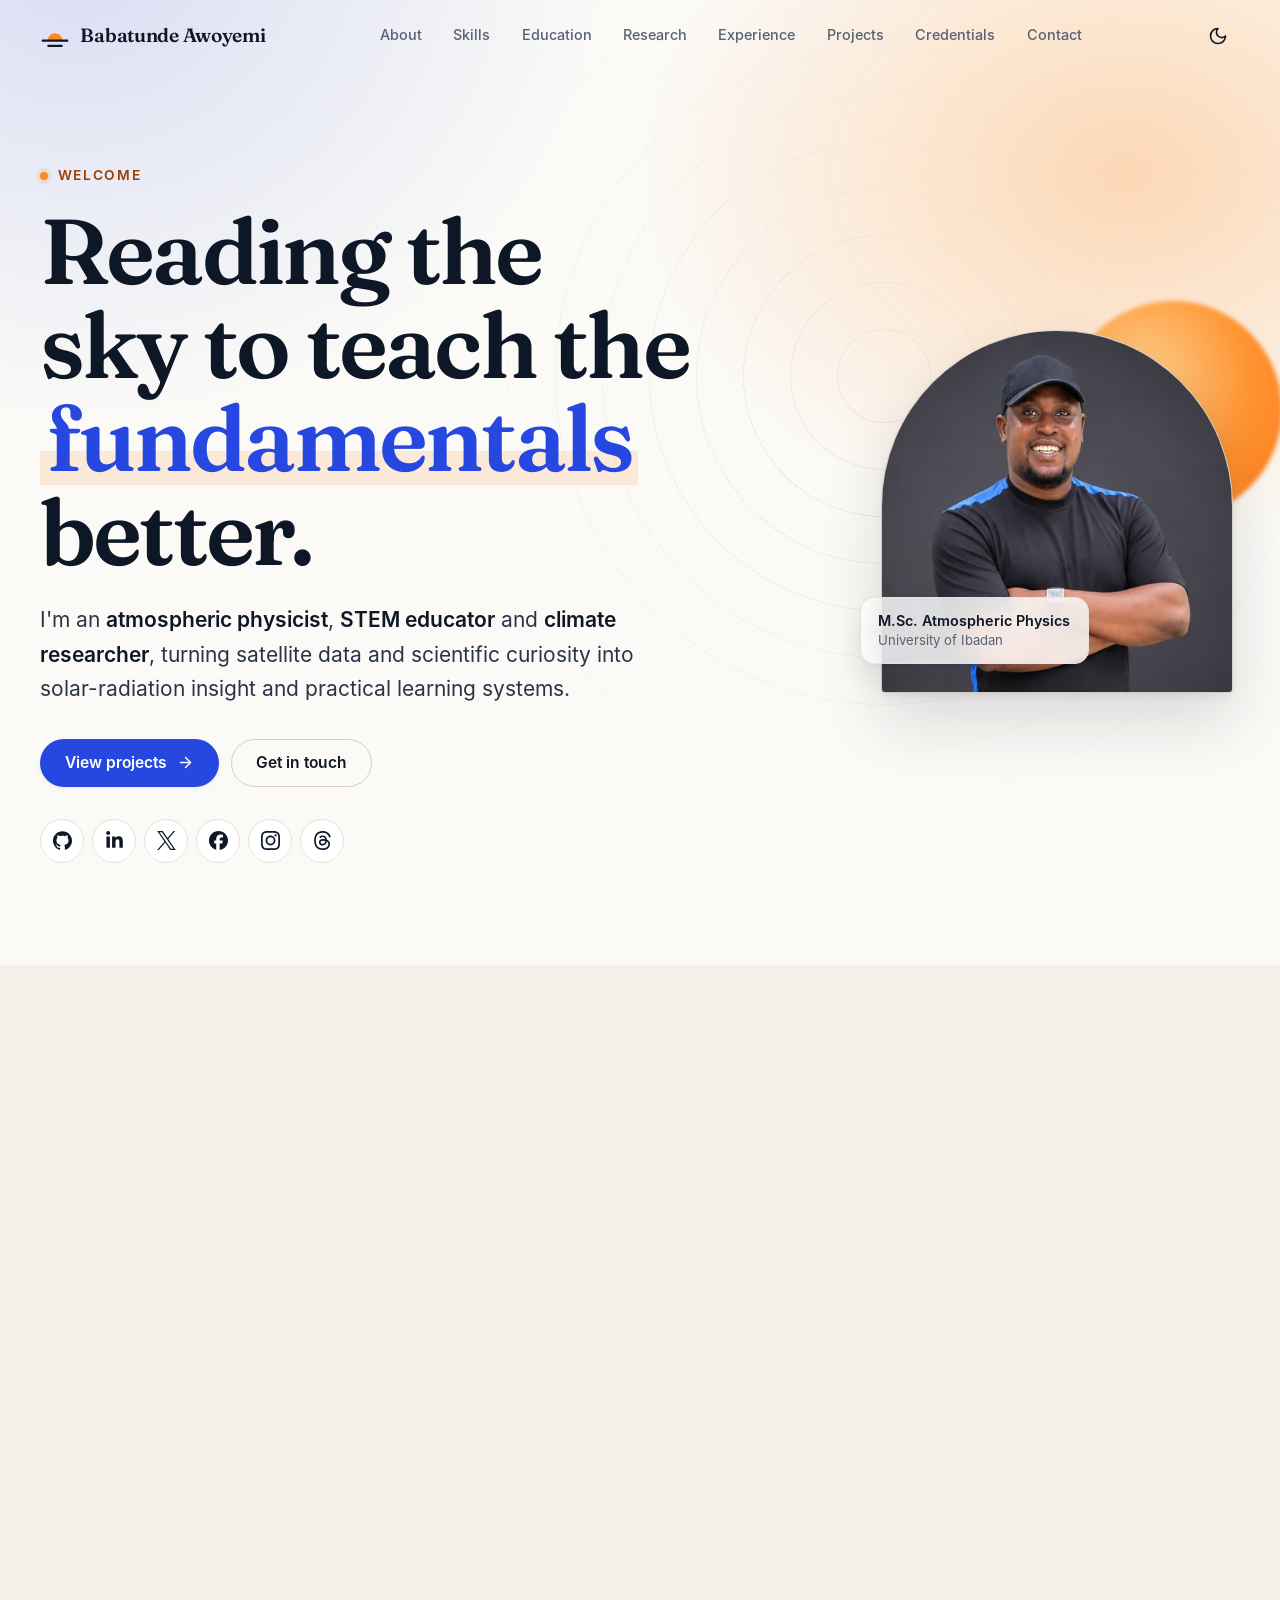
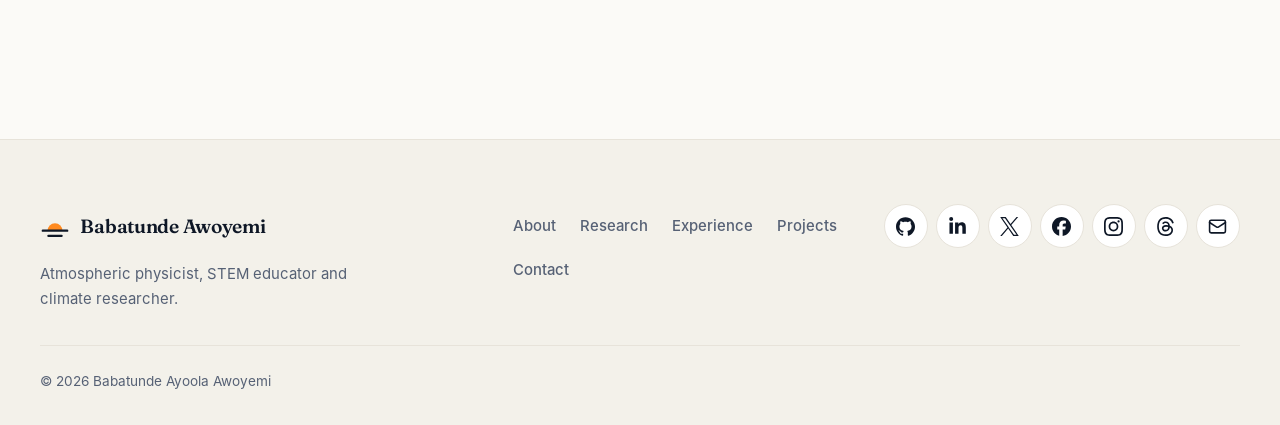
==== commit 09bfebec: "Rebrand and rebuild the site" ====
--- a/index.html
+++ b/index.html
@@ -1,364 +1,390 @@
 <!DOCTYPE html>
-<html lang="en">
+<html lang="en" class="no-js">
 <head>
-    <meta charset="UTF-8" />
-    <meta name="viewport" content="width=device-width, initial-scale=1.0" />
-    <title>Babatunde Ayoola Awoyemi | Atmospheric Physics, STEM &amp; Climate Research</title>
-    <meta
-      name="description"
-      content="Babatunde Ayoola Awoyemi — atmospheric physicist, STEM educator, EdTech consultant and climate researcher. Solar irradiance modelling, robotics and coding education, and practical AI for learning."
-    />
-    <meta name="theme-color" content="#f8faff" />
-    <link rel="canonical" href="https://babatundeawo.github.io/" />
-    <!-- Font Awesome -->
-    <link rel="stylesheet" href="https://cdnjs.cloudflare.com/ajax/libs/font-awesome/6.5.2/css/all.min.css" />
-    <link rel="preconnect" href="https://fonts.googleapis.com" />
-    <link rel="preconnect" href="https://fonts.gstatic.com" crossorigin />
-    <link href="https://fonts.googleapis.com/css2?family=Inter:wght@400;500;600;700;800&display=swap" rel="stylesheet" />
-    <!-- Main Styles -->
-    <link rel="stylesheet" href="css/style.css" />
-    <script>
-      (function () {
-        var saved = localStorage.getItem('theme');
-        var theme = saved || (window.matchMedia('(prefers-color-scheme: dark)').matches ? 'dark' : 'light');
-        if (theme === 'dark') document.documentElement.setAttribute('data-theme', 'dark');
-      })();
-    </script>
+  <meta charset="utf-8">
+  <meta name="viewport" content="width=device-width, initial-scale=1">
+  <title>Babatunde Ayoola Awoyemi | Atmospheric Physics, STEM &amp; Climate Research</title>
+  <meta name="description" content="Babatunde Ayoola Awoyemi — atmospheric physicist, STEM educator, EdTech consultant and climate researcher. Solar irradiance modelling, robotics and coding education, and practical AI for learning.">
+  <link rel="canonical" href="https://babatundeawo.github.io/">
+  <meta http-equiv="Content-Security-Policy" content="default-src 'self'; script-src 'self' 'sha256-iR9NJaXJ5oc6DtYkl7KszH3W9oG9ek3ZoZBlAa5pGQo='; style-src 'self'; img-src 'self' data:; font-src 'self'; connect-src 'self'; manifest-src 'self'; base-uri 'self'; form-action 'none'; object-src 'none'; upgrade-insecure-requests">
+  <meta name="referrer" content="strict-origin-when-cross-origin">
+  <meta name="color-scheme" content="light dark">
+  <meta name="theme-color" media="(prefers-color-scheme: light)" content="#fbfaf7">
+  <meta name="theme-color" media="(prefers-color-scheme: dark)" content="#090e1a">
+  <meta name="author" content="Babatunde Ayoola Awoyemi">
+
+  <meta property="og:type" content="profile">
+  <meta property="og:site_name" content="Babatunde Ayoola Awoyemi">
+  <meta property="og:title" content="Babatunde Ayoola Awoyemi | Atmospheric Physics, STEM &amp; Climate Research">
+  <meta property="og:description" content="Babatunde Ayoola Awoyemi — atmospheric physicist, STEM educator, EdTech consultant and climate researcher. Solar irradiance modelling, robotics and coding education, and practical AI for learning.">
+  <meta property="og:url" content="https://babatundeawo.github.io/">
+  <meta property="og:image" content="https://babatundeawo.github.io/assets/images/og-image.png">
+  <meta property="og:image:width" content="1200">
+  <meta property="og:image:height" content="630">
+  <meta property="og:image:alt" content="Babatunde Ayoola Awoyemi. Atmospheric physicist, STEM educator and climate researcher.">
+  <meta name="twitter:card" content="summary_large_image">
+  <meta name="twitter:creator" content="@ba_awoyemi">
+  <meta name="twitter:title" content="Babatunde Ayoola Awoyemi | Atmospheric Physics, STEM &amp; Climate Research">
+  <meta name="twitter:description" content="Babatunde Ayoola Awoyemi — atmospheric physicist, STEM educator, EdTech consultant and climate researcher. Solar irradiance modelling, robotics and coding education, and practical AI for learning.">
+  <meta name="twitter:image" content="https://babatundeawo.github.io/assets/images/og-image.png">
+
+  <link rel="icon" href="favicon.ico" sizes="48x48">
+  <link rel="icon" href="assets/icons/favicon.svg" type="image/svg+xml">
+  <link rel="apple-touch-icon" href="assets/icons/apple-touch-icon.png">
+  <link rel="manifest" href="manifest.webmanifest">
+
+  <link rel="preload" href="assets/fonts/fraunces-latin-600.woff2" as="font" type="font/woff2" crossorigin>
+  <link rel="preload" href="assets/fonts/inter-latin-regular.woff" as="font" type="font/woff" crossorigin>
+  <link rel="stylesheet" href="css/style.css">
+  <script>(function(){var d=document.documentElement;d.className=d.className.replace('no-js','js');var t=null;try{t=localStorage.getItem('theme');}catch(e){}if(t!=='light'&&t!=='dark'){t=window.matchMedia&&matchMedia('(prefers-color-scheme: dark)').matches?'dark':'light';}d.setAttribute('data-theme',t);})();</script>
+  <script type="application/ld+json">{"@context": "https://schema.org", "@type": "Person", "name": "Babatunde Ayoola Awoyemi", "url": "https://babatundeawo.github.io/", "image": "https://babatundeawo.github.io/assets/images/babatunde.jpg", "jobTitle": "Atmospheric physicist and STEM educator", "description": "Atmospheric physicist, STEM educator, EdTech consultant and climate researcher.", "alumniOf": {"@type": "CollegeOrUniversity", "name": "University of Ibadan"}, "knowsAbout": ["Atmospheric physics", "Solar irradiance modelling", "Wind energy statistics", "Climate research", "STEM education", "Robotics and coding education", "Front-end web development"], "sameAs": ["https://github.com/babatundeawo", "https://www.linkedin.com/in/ba-awoyemi/", "https://x.com/ba_awoyemi", "https://web.facebook.com/ba.awoyemi", "https://www.instagram.com/ba_awoyemi/", "https://www.threads.net/@ba_awoyemi"]}</script>
 </head>
 <body>
-    <a class="skip-link" href="#home">Skip to main content</a>
-
-    <!-- ===== NAVIGATION ===== -->
-    <nav class="navbar" id="navbar">
-        <div class="container nav-inner">
-            <a href="#home" class="logo">BA<span>.</span></a>
-            <ul class="nav-links" id="navLinks">
-                <li><a href="#home" class="active">Home</a></li>
-                <li><a href="#about">About</a></li>
-                <li><a href="#skills">Skills</a></li>
-                <li><a href="#education">Education</a></li>
-                <li><a href="#research">Research</a></li>
-                <li><a href="#experience">Experience</a></li>
-                <li><a href="projects.html">Projects</a></li>
-                <li><a href="#credentials">Credentials</a></li>
-                <li><a href="#contact">Contact</a></li>
-                <li>
-                    <button class="theme-toggle" id="themeToggle" aria-label="Toggle dark mode">
-                        <i class="fas fa-moon"></i>
-                    </button>
-                </li>
-            </ul>
-            <button class="hamburger" id="hamburger" aria-label="Toggle menu" aria-expanded="false">
-                <span></span><span></span><span></span>
-            </button>
-        </div>
-    </nav>
+  <!-- Icons: Lucide (ISC), Simple Icons (CC0), Font Awesome Free (CC BY 4.0) -->
+<svg class="sprite" aria-hidden="true" focusable="false" xmlns="http://www.w3.org/2000/svg"><symbol id="i-arrow-right" viewBox="0 0 24 24"><path d="M5 12h14"></path><path d="m12 5 7 7-7 7"></path></symbol><symbol id="i-check" viewBox="0 0 24 24"><path d="M20 6 9 17l-5-5"></path></symbol><symbol id="i-chevron-up" viewBox="0 0 24 24"><path d="m18 15-6-6-6 6"></path></symbol><symbol id="i-close" viewBox="0 0 24 24"><path d="M18 6 6 18"></path><path d="m6 6 12 12"></path></symbol><symbol id="i-copy" viewBox="0 0 24 24"><rect width="14" height="14" x="8" y="8" rx="2" ry="2"></rect><path d="M4 16c-1.1 0-2-.9-2-2V4c0-1.1.9-2 2-2h10c1.1 0 2 .9 2 2"></path></symbol><symbol id="i-facebook" viewBox="0 0 24 24"><path d="M9.101 23.691v-7.98H6.627v-3.667h2.474v-1.58c0-4.085 1.848-5.978 5.858-5.978.401 0 .955.042 1.468.103a8.68 8.68 0 0 1 1.141.195v3.325a8.623 8.623 0 0 0-.653-.036 26.805 26.805 0 0 0-.733-.009c-.707 0-1.259.096-1.675.309a1.686 1.686 0 0 0-.679.622c-.258.42-.374.995-.374 1.752v1.297h3.919l-.386 2.103-.287 1.564h-3.246v8.245C19.396 23.238 24 18.179 24 12.044c0-6.627-5.373-12-12-12s-12 5.373-12 12c0 5.628 3.874 10.35 9.101 11.647Z"></path></symbol><symbol id="i-github" viewBox="0 0 24 24"><path d="M12 .297c-6.63 0-12 5.373-12 12 0 5.303 3.438 9.8 8.205 11.385.6.113.82-.258.82-.577 0-.285-.01-1.04-.015-2.04-3.338.724-4.042-1.61-4.042-1.61C4.422 18.07 3.633 17.7 3.633 17.7c-1.087-.744.084-.729.084-.729 1.205.084 1.838 1.236 1.838 1.236 1.07 1.835 2.809 1.305 3.495.998.108-.776.417-1.305.76-1.605-2.665-.3-5.466-1.332-5.466-5.93 0-1.31.465-2.38 1.235-3.22-.135-.303-.54-1.523.105-3.176 0 0 1.005-.322 3.3 1.23.96-.267 1.98-.399 3-.405 1.02.006 2.04.138 3 .405 2.28-1.552 3.285-1.23 3.285-1.23.645 1.653.24 2.873.12 3.176.765.84 1.23 1.91 1.23 3.22 0 4.61-2.805 5.625-5.475 5.92.42.36.81 1.096.81 2.22 0 1.606-.015 2.896-.015 3.286 0 .315.21.69.825.57C20.565 22.092 24 17.592 24 12.297c0-6.627-5.373-12-12-12"></path></symbol><symbol id="i-instagram" viewBox="0 0 24 24"><path d="M7.0301.084c-1.2768.0602-2.1487.264-2.911.5634-.7888.3075-1.4575.72-2.1228 1.3877-.6652.6677-1.075 1.3368-1.3802 2.127-.2954.7638-.4956 1.6365-.552 2.914-.0564 1.2775-.0689 1.6882-.0626 4.947.0062 3.2586.0206 3.6671.0825 4.9473.061 1.2765.264 2.1482.5635 2.9107.308.7889.72 1.4573 1.388 2.1228.6679.6655 1.3365 1.0743 2.1285 1.38.7632.295 1.6361.4961 2.9134.552 1.2773.056 1.6884.069 4.9462.0627 3.2578-.0062 3.668-.0207 4.9478-.0814 1.28-.0607 2.147-.2652 2.9098-.5633.7889-.3086 1.4578-.72 2.1228-1.3881.665-.6682 1.0745-1.3378 1.3795-2.1284.2957-.7632.4966-1.636.552-2.9124.056-1.2809.0692-1.6898.063-4.948-.0063-3.2583-.021-3.6668-.0817-4.9465-.0607-1.2797-.264-2.1487-.5633-2.9117-.3084-.7889-.72-1.4568-1.3876-2.1228C21.2982 1.33 20.628.9208 19.8378.6165 19.074.321 18.2017.1197 16.9244.0645 15.6471.0093 15.236-.005 11.977.0014 8.718.0076 8.31.0215 7.0301.0839m.1402 21.6932c-1.17-.0509-1.8053-.2453-2.2287-.408-.5606-.216-.96-.4771-1.3819-.895-.422-.4178-.6811-.8186-.9-1.378-.1644-.4234-.3624-1.058-.4171-2.228-.0595-1.2645-.072-1.6442-.079-4.848-.007-3.2037.0053-3.583.0607-4.848.05-1.169.2456-1.805.408-2.2282.216-.5613.4762-.96.895-1.3816.4188-.4217.8184-.6814 1.3783-.9003.423-.1651 1.0575-.3614 2.227-.4171 1.2655-.06 1.6447-.072 4.848-.079 3.2033-.007 3.5835.005 4.8495.0608 1.169.0508 1.8053.2445 2.228.408.5608.216.96.4754 1.3816.895.4217.4194.6816.8176.9005 1.3787.1653.4217.3617 1.056.4169 2.2263.0602 1.2655.0739 1.645.0796 4.848.0058 3.203-.0055 3.5834-.061 4.848-.051 1.17-.245 1.8055-.408 2.2294-.216.5604-.4763.96-.8954 1.3814-.419.4215-.8181.6811-1.3783.9-.4224.1649-1.0577.3617-2.2262.4174-1.2656.0595-1.6448.072-4.8493.079-3.2045.007-3.5825-.006-4.848-.0608M16.953 5.5864A1.44 1.44 0 1 0 18.39 4.144a1.44 1.44 0 0 0-1.437 1.4424M5.8385 12.012c.0067 3.4032 2.7706 6.1557 6.173 6.1493 3.4026-.0065 6.157-2.7701 6.1506-6.1733-.0065-3.4032-2.771-6.1565-6.174-6.1498-3.403.0067-6.156 2.771-6.1496 6.1738M8 12.0077a4 4 0 1 1 4.008 3.9921A3.9996 3.9996 0 0 1 8 12.0077"></path></symbol><symbol id="i-linkedin" viewBox="0 0 448 512"><path d="M100.28 448H7.4V148.9h92.88zM53.79 108.1C24.09 108.1 0 83.5 0 53.8a53.79 53.79 0 0 1 107.58 0c0 29.7-24.1 54.3-53.79 54.3zM447.9 448h-92.68V302.4c0-34.7-.7-79.2-48.29-79.2-48.29 0-55.69 37.7-55.69 76.7V448h-92.78V148.9h89.08v40.8h1.3c12.4-23.5 42.69-48.3 87.88-48.3 94 0 111.28 61.9 111.28 142.3V448z"></path></symbol><symbol id="i-mail" viewBox="0 0 24 24"><rect width="20" height="16" x="2" y="4" rx="2"></rect><path d="m22 7-8.97 5.7a1.94 1.94 0 0 1-2.06 0L2 7"></path></symbol><symbol id="i-map-pin" viewBox="0 0 24 24"><path d="M20 10c0 4.993-5.539 10.193-7.399 11.799a1 1 0 0 1-1.202 0C9.539 20.193 4 14.993 4 10a8 8 0 0 1 16 0"></path><circle cx="12" cy="10" r="3"></circle></symbol><symbol id="i-menu" viewBox="0 0 24 24"><line x1="4" x2="20" y1="12" y2="12"></line><line x1="4" x2="20" y1="6" y2="6"></line><line x1="4" x2="20" y1="18" y2="18"></line></symbol><symbol id="i-moon" viewBox="0 0 24 24"><path d="M12 3a6 6 0 0 0 9 9 9 9 0 1 1-9-9Z"></path></symbol><symbol id="i-sun" viewBox="0 0 24 24"><circle cx="12" cy="12" r="4"></circle><path d="M12 2v2"></path><path d="M12 20v2"></path><path d="m4.93 4.93 1.41 1.41"></path><path d="m17.66 17.66 1.41 1.41"></path><path d="M2 12h2"></path><path d="M20 12h2"></path><path d="m6.34 17.66-1.41 1.41"></path><path d="m19.07 4.93-1.41 1.41"></path></symbol><symbol id="i-threads" viewBox="0 0 24 24"><path d="M12.186 24h-.007c-3.581-.024-6.334-1.205-8.184-3.509C2.35 18.44 1.5 15.586 1.472 12.01v-.017c.03-3.579.879-6.43 2.525-8.482C5.845 1.205 8.6.024 12.18 0h.014c2.746.02 5.043.725 6.826 2.098 1.677 1.29 2.858 3.13 3.509 5.467l-2.04.569c-1.104-3.96-3.898-5.984-8.304-6.015-2.91.022-5.11.936-6.54 2.717C4.307 6.504 3.616 8.914 3.589 12c.027 3.086.718 5.496 2.057 7.164 1.43 1.783 3.631 2.698 6.54 2.717 2.623-.02 4.358-.631 5.8-2.045 1.647-1.613 1.618-3.593 1.09-4.798-.31-.71-.873-1.3-1.634-1.75-.192 1.352-.622 2.446-1.284 3.272-.886 1.102-2.14 1.704-3.73 1.79-1.202.065-2.361-.218-3.259-.801-1.063-.689-1.685-1.74-1.752-2.964-.065-1.19.408-2.285 1.33-3.082.88-.76 2.119-1.207 3.583-1.291a13.853 13.853 0 0 1 3.02.142c-.126-.742-.375-1.332-.75-1.757-.513-.586-1.308-.883-2.359-.89h-.029c-.844 0-1.992.232-2.721 1.32L7.734 7.847c.98-1.454 2.568-2.256 4.478-2.256h.044c3.194.02 5.097 1.975 5.287 5.388.108.046.216.094.321.142 1.49.7 2.58 1.761 3.154 3.07.797 1.82.871 4.79-1.548 7.158-1.85 1.81-4.094 2.628-7.277 2.65Zm1.003-11.69c-.242 0-.487.007-.739.021-1.836.103-2.98.946-2.916 2.143.067 1.256 1.452 1.839 2.784 1.767 1.224-.065 2.818-.543 3.086-3.71a10.5 10.5 0 0 0-2.215-.221z"></path></symbol><symbol id="i-x" viewBox="0 0 24 24"><path d="M14.234 10.162 22.977 0h-2.072l-7.591 8.824L7.251 0H.258l9.168 13.343L.258 24H2.33l8.016-9.318L16.749 24h6.993zm-2.837 3.299-.929-1.329L3.076 1.56h3.182l5.965 8.532.929 1.329 7.754 11.09h-3.182z"></path></symbol></svg>
+  <a class="skip-link" href="#main">Skip to main content</a>
+  <div class="progress" aria-hidden="true"></div>
+
+  <header class="site-header">
+    <div class="container nav">
+      <a class="logo" href="#home" aria-label="Babatunde Awoyemi, home">
+          <svg class="logo__mark" viewBox="0 0 32 32" aria-hidden="true" focusable="false"><path class="sun" d="M8 21a8 8 0 0 1 16 0z"/><path class="line" d="M3 21h26M9 26.5h14"/></svg>
+          <span>Babatunde Awoyemi</span>
+        </a>
+      <nav aria-label="Primary">
+        <ul class="nav__list" id="primary-nav">
+          <li><a class="nav__link" href="#about" data-section="about">About</a></li>
+          <li><a class="nav__link" href="#skills" data-section="skills">Skills</a></li>
+          <li><a class="nav__link" href="#education" data-section="education">Education</a></li>
+          <li><a class="nav__link" href="#research" data-section="research">Research</a></li>
+          <li><a class="nav__link" href="#experience" data-section="experience">Experience</a></li>
+          <li><a class="nav__link" href="projects.html" data-section="projects">Projects</a></li>
+          <li><a class="nav__link" href="#credentials" data-section="credentials">Credentials</a></li>
+          <li><a class="nav__link" href="#contact" data-section="contact">Contact</a></li>
+        </ul>
+      </nav>
+      <div class="nav__tools">
+        <button class="icon-btn theme-toggle" type="button" data-theme-toggle aria-label="Switch to dark theme"><svg class="icon icon-moon" aria-hidden="true" focusable="false"><use href="#i-moon"/></svg><svg class="icon icon-sun" aria-hidden="true" focusable="false"><use href="#i-sun"/></svg></button>
+        <button class="icon-btn nav-toggle" type="button" data-menu-toggle aria-expanded="false" aria-controls="primary-nav" aria-label="Open menu"><svg class="icon icon-open" aria-hidden="true" focusable="false"><use href="#i-menu"/></svg><svg class="icon icon-close" aria-hidden="true" focusable="false"><use href="#i-close"/></svg></button>
+      </div>
+    </div>
+  </header>
+
+  <main id="main">
 
     <!-- ===== HOME ===== -->
-    <section id="home" class="section">
-        <div class="container hero-grid">
-            <div class="hero-content">
-                <span class="section-label">👋 Welcome</span>
-                <h1>Reading the sky to teach the <br /><span class="highlight">fundamentals</span> better.</h1>
-                <p>I'm an <strong>atmospheric physicist</strong>, <strong>STEM educator</strong> and <strong>climate researcher</strong>, turning satellite data and scientific curiosity into solar-radiation insight and practical learning systems.</p>
-                <div class="hero-buttons">
-                    <a href="projects.html" class="btn btn-primary"><i class="fas fa-rocket"></i> View Projects</a>
-                    <a href="#contact" class="btn btn-outline"><i class="fas fa-paper-plane"></i> Get in Touch</a>
-                </div>
-                <div class="hero-social">
-                    <a href="https://github.com/babatundeawo" target="_blank" rel="noopener" aria-label="GitHub"><i class="fab fa-github"></i></a>
-                    <a href="https://www.linkedin.com/in/ba-awoyemi/" target="_blank" rel="noopener" aria-label="LinkedIn"><i class="fab fa-linkedin-in"></i></a>
-                    <a href="https://x.com/ba_awoyemi" target="_blank" rel="noopener" aria-label="X / Twitter"><i class="fab fa-x-twitter"></i></a>
-                    <a href="https://web.facebook.com/ba.awoyemi" target="_blank" rel="noopener" aria-label="Facebook"><i class="fab fa-facebook-f"></i></a>
-                    <a href="https://www.instagram.com/ba_awoyemi/" target="_blank" rel="noopener" aria-label="Instagram"><i class="fab fa-instagram"></i></a>
-                    <a href="https://www.threads.net/@ba_awoyemi" target="_blank" rel="noopener" aria-label="Threads"><i class="fab fa-threads"></i></a>
-                </div>
-            </div>
-            <div class="hero-avatar">
-                <div class="avatar-box">
-                    <img src="assets/images/babatunde.jpg" alt="Portrait of Babatunde Ayoola Awoyemi" />
-                </div>
-            </div>
-        </div>
+    <section id="home" class="hero">
+      <div class="hero__bg" aria-hidden="true"></div>
+      <div class="container hero__grid">
+        <div class="hero__copy">
+          <p class="eyebrow hero__enter">Welcome</p>
+          <h1 class="hero__title hero__enter">Reading the sky to teach the <em class="hl">fundamentals</em> better.</h1>
+          <p class="hero__lead hero__enter">I'm an <strong>atmospheric physicist</strong>, <strong>STEM educator</strong> and <strong>climate researcher</strong>, turning satellite data and scientific curiosity into solar-radiation insight and practical learning systems.</p>
+          <div class="hero__actions hero__enter">
+            <a class="btn btn--primary" href="projects.html">View projects <svg class="icon icon-next" aria-hidden="true" focusable="false"><use href="#i-arrow-right"/></svg></a>
+            <a class="btn btn--ghost" href="#contact">Get in touch</a>
+          </div>
+          <div class="social hero__enter"><a href="https://github.com/babatundeawo" target="_blank" rel="noopener noreferrer" aria-label="GitHub (opens in new tab)"><svg class="icon icon--brand" aria-hidden="true" focusable="false"><use href="#i-github"/></svg></a><a href="https://www.linkedin.com/in/ba-awoyemi/" target="_blank" rel="noopener noreferrer" aria-label="LinkedIn (opens in new tab)"><svg class="icon icon--brand" aria-hidden="true" focusable="false"><use href="#i-linkedin"/></svg></a><a href="https://x.com/ba_awoyemi" target="_blank" rel="noopener noreferrer" aria-label="X / Twitter (opens in new tab)"><svg class="icon icon--brand" aria-hidden="true" focusable="false"><use href="#i-x"/></svg></a><a href="https://web.facebook.com/ba.awoyemi" target="_blank" rel="noopener noreferrer" aria-label="Facebook (opens in new tab)"><svg class="icon icon--brand" aria-hidden="true" focusable="false"><use href="#i-facebook"/></svg></a><a href="https://www.instagram.com/ba_awoyemi/" target="_blank" rel="noopener noreferrer" aria-label="Instagram (opens in new tab)"><svg class="icon icon--brand" aria-hidden="true" focusable="false"><use href="#i-instagram"/></svg></a><a href="https://www.threads.net/@ba_awoyemi" target="_blank" rel="noopener noreferrer" aria-label="Threads (opens in new tab)"><svg class="icon icon--brand" aria-hidden="true" focusable="false"><use href="#i-threads"/></svg></a></div>
+        </div>
+        <div class="portrait hero__enter hero__enter--late">
+          <div class="portrait__sun" aria-hidden="true"></div>
+          <div class="portrait__frame">
+            <picture>
+              <source type="image/avif" srcset="assets/images/babatunde-320.avif 320w, assets/images/babatunde-480.avif 480w, assets/images/babatunde-646.avif 646w" sizes="(min-width: 56rem) 22rem, 80vw">
+              <source type="image/webp" srcset="assets/images/babatunde-320.webp 320w, assets/images/babatunde-480.webp 480w, assets/images/babatunde-646.webp 646w" sizes="(min-width: 56rem) 22rem, 80vw">
+              <img src="assets/images/babatunde-646.jpg" srcset="assets/images/babatunde-320.jpg 320w, assets/images/babatunde-480.jpg 480w, assets/images/babatunde-646.jpg 646w" sizes="(min-width: 56rem) 22rem, 80vw" width="646" height="666" alt="Portrait of Babatunde Ayoola Awoyemi" fetchpriority="high" decoding="async">
+            </picture>
+          </div>
+          <div class="portrait__chip"><strong>M.Sc. Atmospheric Physics</strong><span>University of Ibadan</span></div>
+        </div>
+      </div>
     </section>
 
     <!-- ===== ABOUT ===== -->
-    <section id="about" class="section alt">
-        <div class="container">
-            <div class="about-grid">
-                <div class="about-text reveal">
-                    <span class="section-label">👨 About Me</span>
-                    <h2 class="section-title">Physics, climate research &amp; STEM education</h2>
-                    <p>I work across atmospheric physics, climate data and renewable-energy research on one side, and STEM education, curriculum design and practical technology training on the other — turning satellite datasets and scientific method into insight for researchers and into clear, hands-on lessons for learners.</p>
-                    <p>My technical grounding spans <span class="highlight-text">solar-irradiance and wind-energy modelling</span>, statistical analysis of climate datasets, and <span class="highlight-text">front-end web development</span>, which I apply to build the very tools — dashboards, courses, and learning platforms — that I use to teach.</p>
-                    <div class="about-stats">
-                        <div class="stat-card"><span class="stat-icon"><i class="fas fa-diagram-project"></i></span><span class="stat-highlight">Growing</span><span class="stat-label">Project Portfolio</span></div>
-                        <div class="stat-card"><span class="stat-icon"><i class="fas fa-file-lines"></i></span><span class="stat-highlight">Published</span><span class="stat-label">Research Papers</span></div>
-                        <div class="stat-card"><span class="stat-icon"><i class="fas fa-graduation-cap"></i></span><span class="stat-highlight">Free</span><span class="stat-label">STEM Lessons</span></div>
-                    </div>
-                </div>
-                <div class="about-image reveal reveal-delay-1">
-                    <div class="img-placeholder">
-                        <img
-                            src="https://images.unsplash.com/photo-1703072474456-97bc5027fa79?fm=jpg&q=80&w=900&auto=format&fit=crop"
-                            alt="Dramatic sunset sky with sunlight breaking through clouds"
-                            loading="lazy"
-                        />
-                    </div>
-                </div>
-            </div>
-        </div>
+    <section id="about" class="section section--sunken">
+      <div class="container">
+        <div class="section__head reveal">
+          <p class="eyebrow">About me</p>
+          <h2>Physics, climate research &amp; STEM education</h2>
+        </div>
+        <div class="about">
+          <div class="about__text reveal">
+            <p>I work across atmospheric physics, climate data and renewable-energy research on one side, and STEM education, curriculum design and practical technology training on the other — turning satellite datasets and scientific method into insight for researchers and into clear, hands-on lessons for learners.</p>
+            <p>My technical grounding spans <span class="mark">solar-irradiance and wind-energy modelling</span>, statistical analysis of climate datasets, and <span class="mark">front-end web development</span>, which I apply to build the very tools — dashboards, courses, and learning platforms — that I use to teach.</p>
+          </div>
+          <figure class="card figure reveal">
+            <svg viewBox="0 0 480 320" role="img" aria-labelledby="fig-title">
+          <title id="fig-title">Illustration of solar irradiance rising to a midday peak and falling again across a clear day</title>
+          <defs>
+            <linearGradient id="sky-grad" x1="0" y1="0" x2="0" y2="1"><stop class="sg-a" offset="0"/><stop class="sg-b" offset="1"/></linearGradient>
+          </defs>
+          <rect class="fig-sky" width="480" height="320" rx="14"/>
+          <g class="fig-grid"><path d="M30 80h420M30 140h420M30 200h420M120 40v210M240 40v210M360 40v210"/></g>
+          <path class="fig-axis" d="M30 250h420"/>
+          <path class="fig-area" d="M30 250C110 250 150 60 240 60S370 250 450 250Z"/>
+          <path class="fig-curve" d="M30 250C110 250 150 60 240 60S370 250 450 250"/>
+          <circle class="fig-halo" cx="240" cy="60" r="14"/>
+          <circle class="fig-sun" cx="240" cy="60" r="8"/>
+          <text class="fig-text" x="30" y="274">SUNRISE</text>
+          <text class="fig-text" x="240" y="274" text-anchor="middle">NOON</text>
+          <text class="fig-text" x="450" y="274" text-anchor="end">SUNSET</text>
+          <text class="fig-text" x="36" y="34">IRRADIANCE</text>
+        </svg>
+            <figcaption>An illustration of how solar irradiance rises and falls across a clear day.</figcaption>
+          </figure>
+        </div>
+        <div class="facts" data-stagger>
+          <div class="card fact reveal"><span class="fact__value">Growing</span><span class="fact__label">Project portfolio</span></div>
+          <div class="card fact reveal"><span class="fact__value">Published</span><span class="fact__label">Research papers</span></div>
+          <div class="card fact reveal"><span class="fact__value">Free</span><span class="fact__label">STEM lessons</span></div>
+        </div>
+      </div>
     </section>
 
     <!-- ===== SKILLS ===== -->
     <section id="skills" class="section">
-        <div class="container">
-            <div class="reveal">
-                <span class="section-label">💻 Skills</span>
-                <h2 class="section-title">Tools &amp; Technologies I Work With</h2>
-                <p class="section-subtitle">Across research, teaching and building.</p>
-            </div>
-            <div class="skills-grid" id="skillsGrid"></div>
-        </div>
+      <div class="container">
+        <div class="section__head reveal">
+          <p class="eyebrow">Skills</p>
+          <h2>Tools &amp; technologies I work with</h2>
+          <p class="section__lede">Across research, teaching and building.</p>
+        </div>
+        <div class="skills" data-stagger>
+          <article class="card reveal"><h3>Code &amp; web</h3><ul class="chips"><li class="chip">HTML5</li><li class="chip">CSS3</li><li class="chip">JavaScript</li><li class="chip">Python</li><li class="chip">Fortran</li><li class="chip">Git &amp; GitHub</li><li class="chip">WordPress</li><li class="chip">Jekyll &amp; GitHub Pages</li><li class="chip">Firebase</li></ul></article>
+          <article class="card reveal"><h3>Climate &amp; data</h3><ul class="chips"><li class="chip">Climate &amp; Atmospheric Modelling</li><li class="chip">Remote Sensing</li><li class="chip">Wind Energy Statistics (Weibull)</li><li class="chip">Data Analysis (SPSS)</li></ul></article>
+          <article class="card reveal"><h3>Teaching &amp; AI</h3><ul class="chips"><li class="chip">Scratch</li><li class="chip">Robotics &amp; micro:bit</li><li class="chip">STEM Curriculum Design</li><li class="chip">AI Prompt Engineering</li><li class="chip">Practical AI Tools</li></ul></article>
+        </div>
+      </div>
     </section>
 
     <!-- ===== EDUCATION ===== -->
-    <section id="education" class="section alt">
-        <div class="container">
-            <div class="reveal">
-                <span class="section-label">🎓 Education</span>
-                <h2 class="section-title">From foundational schooling to postgraduate atmospheric physics</h2>
-                <p class="section-subtitle">A learning path spanning early academic excellence, boarding-school formation, physics, and postgraduate atmospheric science.</p>
-            </div>
-            <div class="education-grid">
-                <article class="education-card reveal">
-                    <span>1994 — 2002</span>
-                    <h3>Ronk New Age Nursery and Primary School</h3>
-                    <p>Graduated among the top students and was noted for hard work and sports.</p>
-                </article>
-                <article class="education-card reveal reveal-delay-1">
-                    <span>2002 — 2008</span>
-                    <h3>Federal Government College Ogbomoso</h3>
-                    <p>Boarding-school formation that built resilience, independence and practical life skills.</p>
-                </article>
-                <article class="education-card reveal reveal-delay-2">
-                    <span>2009 — 2014</span>
-                    <h3>B.Sc. Physics — University of Ibadan</h3>
-                    <p>Completed undergraduate study in Physics, moving from disliking secondary-school physics to excelling in it at university level.</p>
-                </article>
-                <article class="education-card reveal reveal-delay-3">
-                    <span>Completed March 2019</span>
-                    <h3>M.Sc. Physics (Atmospheric Physics) — University of Ibadan</h3>
-                    <p>Deepened my focus on solar irradiance and atmospheric modelling through postgraduate research.</p>
-                </article>
-            </div>
-        </div>
+    <section id="education" class="section section--sunken">
+      <div class="container">
+        <div class="section__head reveal">
+          <p class="eyebrow">Education</p>
+          <h2>From foundational schooling to postgraduate atmospheric physics</h2>
+          <p class="section__lede">A learning path spanning early academic excellence, boarding-school formation, physics, and postgraduate atmospheric science.</p>
+        </div>
+        <div class="edu" data-stagger>
+          <article class="card reveal">
+            <span class="edu__when">1994 — 2002</span>
+            <h3>Ronk New Age Nursery and Primary School</h3>
+            <p>Graduated among the top students and was noted for hard work and sports.</p>
+          </article>
+          <article class="card reveal">
+            <span class="edu__when">2002 — 2008</span>
+            <h3>Federal Government College Ogbomoso</h3>
+            <p>Boarding-school formation that built resilience, independence and practical life skills.</p>
+          </article>
+          <article class="card reveal">
+            <span class="edu__when">2009 — 2014</span>
+            <h3>B.Sc. Physics — University of Ibadan</h3>
+            <p>Completed undergraduate study in Physics, moving from disliking secondary-school physics to excelling in it at university level.</p>
+          </article>
+          <article class="card reveal">
+            <span class="edu__when">Completed March 2019</span>
+            <h3>M.Sc. Physics (Atmospheric Physics) — University of Ibadan</h3>
+            <p>Deepened my focus on solar irradiance and atmospheric modelling through postgraduate research.</p>
+          </article>
+        </div>
+      </div>
     </section>
 
     <!-- ===== RESEARCH ===== -->
     <section id="research" class="section">
-        <div class="container">
-            <div class="reveal">
-                <span class="section-label">🧠 Research</span>
-                <h2 class="section-title">Solar dynamics, atmospheric radiation &amp; wind-energy statistics</h2>
-                <p class="section-subtitle">Combining satellite datasets, atmospheric modelling, numerical tools and statistical validation to support renewable-energy planning across tropical regions.</p>
-            </div>
-            <div class="feature-grid">
-                <article class="feature-card large-card reveal">
-                    <span class="card-kicker">M.Sc. project · Published 2020</span>
-                    <h3>Parametric Estimation of Direct Irradiance under All-Sky Conditions</h3>
-                    <p>Published in the <em>Bulletin of the Science Association of Nigeria</em>, the work estimated direct irradiance from publicly available satellite datasets for all-sky conditions.</p>
-                    <ul class="check-list">
-                        <li>Applied atmospheric physics to renewable-energy data challenges.</li>
-                        <li>Supported solar planning where dense ground observations are limited.</li>
-                        <li>Built on computational workflows using climate and satellite-data tools.</li>
-                    </ul>
-                </article>
-                <article class="feature-card reveal reveal-delay-1">
-                    <span class="card-kicker">Undergraduate project · ICRERA review</span>
-                    <h3>Investigating Solar Dynamics</h3>
-                    <p>This project explored solar structure and variability and was prepared for review by the International Conference on Renewable Energy Research and Applications.</p>
-                </article>
-                <article class="feature-card reveal reveal-delay-2">
-                    <span class="card-kicker">Wind energy · Published 2022</span>
-                    <h3>Weibull Wind-Speed Distribution in Nigeria</h3>
-                    <p>Published in the <em>Journal of Science and Technology</em>, with additional preparation for the <em>International Journal of Energy and Environmental Engineering</em>.</p>
-                </article>
-            </div>
-        </div>
+      <div class="container">
+        <div class="section__head reveal">
+          <p class="eyebrow">Research</p>
+          <h2>Solar dynamics, atmospheric radiation &amp; wind-energy statistics</h2>
+          <p class="section__lede">Combining satellite datasets, atmospheric modelling, numerical tools and statistical validation to support renewable-energy planning across tropical regions.</p>
+        </div>
+        <div class="research" data-stagger>
+          <article class="card research__lead reveal">
+            <span class="kicker">M.Sc. project · Published 2020</span>
+            <h3>Parametric Estimation of Direct Irradiance under All-Sky Conditions</h3>
+            <p>Published in the <em>Bulletin of the Science Association of Nigeria</em>, the work estimated direct irradiance from publicly available satellite datasets for all-sky conditions.</p>
+            <ul class="checks">
+              <li><svg class="icon" aria-hidden="true" focusable="false"><use href="#i-check"/></svg><span>Applied atmospheric physics to renewable-energy data challenges.</span></li>
+              <li><svg class="icon" aria-hidden="true" focusable="false"><use href="#i-check"/></svg><span>Supported solar planning where dense ground observations are limited.</span></li>
+              <li><svg class="icon" aria-hidden="true" focusable="false"><use href="#i-check"/></svg><span>Built on computational workflows using climate and satellite-data tools.</span></li>
+            </ul>
+          </article>
+          <article class="card research__side reveal">
+            <span class="kicker">Undergraduate project · ICRERA review</span>
+            <h3>Investigating Solar Dynamics</h3>
+            <p>This project explored solar structure and variability and was prepared for review by the International Conference on Renewable Energy Research and Applications.</p>
+          </article>
+          <article class="card research__side reveal">
+            <span class="kicker">Wind energy · Published 2022</span>
+            <h3>Weibull Wind-Speed Distribution in Nigeria</h3>
+            <p>Published in the <em>Journal of Science and Technology</em>, with additional preparation for the <em>International Journal of Energy and Environmental Engineering</em>.</p>
+          </article>
+        </div>
+      </div>
     </section>
 
     <!-- ===== EXPERIENCE ===== -->
-    <section id="experience" class="section alt">
-        <div class="container">
-            <div class="reveal">
-                <span class="section-label">💼 Experience</span>
-                <h2 class="section-title">Leading classrooms, consulting programmes &amp; data-driven projects</h2>
-            </div>
-            <div class="timeline">
-                <article class="timeline-item reveal">
-                    <span>February 2026 — Present</span>
-                    <h3>Programs Associate — STEM for Development (SFD)</h3>
-                    <p>Volunteer role supporting the Strategic Programs Unit, Office of Strategic Initiatives — programmatic coordination and mission-aligned project support.</p>
-                </article>
-                <article class="timeline-item reveal">
-                    <span>January 2025 — Present</span>
-                    <h3>Physics Instructor / STEM Educator — Oyo State TESCOM</h3>
-                    <p>Strengthening STEM access in public secondary education across Oyo State.</p>
-                </article>
-                <article class="timeline-item reveal">
-                    <span>January 2022 — Present</span>
-                    <h3>Lead Consultant — <a href="https://techbasengr.com.ng" target="_blank" rel="noopener">Techbase Consulting Services</a></h3>
-                    <p>Provides STEM educational services and consultancy to schools and private individuals, combining coding, robotics, physics, mathematics, and STEM Educator training.</p>
-                </article>
-                <article class="timeline-item reveal">
-                    <span>January 2022 — Present</span>
-                    <h3>Lead Consultant — <a href="https://kbischools.com.ng" target="_blank" rel="noopener">Knowledge Base International Schools</a></h3>
-                    <p>Leads STEM and education-technology consulting across Knowledge Base International Schools, Oyo State.</p>
-                </article>
-                <article class="timeline-item reveal">
-                    <span>2017 — 2022</span>
-                    <h3>Head of Training and Programs — Techbridge Consulting Limited</h3>
-                    <p>Directed robotics and coding programmes, developed Python, Scratch, and web-development curricula, and contributed to major company revenue growth within a single year.</p>
-                </article>
-                <article class="timeline-item reveal">
-                    <span>2016 — 2019</span>
-                    <h3>NTeach Instructor — Federal Government NTeach Programme</h3>
-                    <p>Delivered STEM education via the ICT instruction route.</p>
-                </article>
-                <article class="timeline-item reveal">
-                    <span>2015 — 2016</span>
-                    <h3>Data Analyst — International Institute of Tropical Agriculture (IITA)</h3>
-                    <p>Analysed agricultural datasets with SPSS and reported on climate resilience in West Africa.</p>
-                </article>
-                <article class="timeline-item reveal">
-                    <span>2014 — 2015</span>
-                    <h3>NYSC Teacher — Akwa Ibom State</h3>
-                    <p>Delivered secondary-level instruction with a visual-aid based teaching approach, recognised for exemplary work output during service year.</p>
-                </article>
-            </div>
-        </div>
+    <section id="experience" class="section section--sunken">
+      <div class="container">
+        <div class="section__head reveal">
+          <p class="eyebrow">Experience</p>
+          <h2>Leading classrooms, consulting programmes &amp; data-driven projects</h2>
+        </div>
+        <div class="roles">
+          <article class="role reveal">
+            <div class="role__when"><span>February 2026 — Present</span><span class="badge badge--now">Current</span></div>
+            <div><h3>Programs Associate — STEM for Development (SFD)</h3>
+            <p>Volunteer role supporting the Strategic Programs Unit, Office of Strategic Initiatives — programmatic coordination and mission-aligned project support.</p></div>
+          </article>
+          <article class="role reveal">
+            <div class="role__when"><span>January 2025 — Present</span><span class="badge badge--now">Current</span></div>
+            <div><h3>Physics Instructor / STEM Educator — Oyo State TESCOM</h3>
+            <p>Strengthening STEM access in public secondary education across Oyo State.</p></div>
+          </article>
+          <article class="role reveal">
+            <div class="role__when"><span>January 2022 — Present</span><span class="badge badge--now">Current</span></div>
+            <div><h3>Lead Consultant — <a href="https://techbasengr.com.ng" target="_blank" rel="noopener noreferrer">Techbase Consulting Services<span class="sr-only"> (opens in new tab)</span></a></h3>
+            <p>Provides STEM educational services and consultancy to schools and private individuals, combining coding, robotics, physics, mathematics, and STEM Educator training.</p></div>
+          </article>
+          <article class="role reveal">
+            <div class="role__when"><span>January 2022 — Present</span><span class="badge badge--now">Current</span></div>
+            <div><h3>Lead Consultant — <a href="https://kbischools.com.ng" target="_blank" rel="noopener noreferrer">Knowledge Base International Schools<span class="sr-only"> (opens in new tab)</span></a></h3>
+            <p>Leads STEM and education-technology consulting across Knowledge Base International Schools, Oyo State.</p></div>
+          </article>
+          <article class="role reveal">
+            <div class="role__when"><span>2017 — 2022</span></div>
+            <div><h3>Head of Training and Programs — Techbridge Consulting Limited</h3>
+            <p>Directed robotics and coding programmes, developed Python, Scratch, and web-development curricula, and contributed to major company revenue growth within a single year.</p></div>
+          </article>
+          <article class="role reveal">
+            <div class="role__when"><span>2016 — 2019</span></div>
+            <div><h3>NTeach Instructor — Federal Government NTeach Programme</h3>
+            <p>Delivered STEM education via the ICT instruction route.</p></div>
+          </article>
+          <article class="role reveal">
+            <div class="role__when"><span>2015 — 2016</span></div>
+            <div><h3>Data Analyst — International Institute of Tropical Agriculture (IITA)</h3>
+            <p>Analysed agricultural datasets with SPSS and reported on climate resilience in West Africa.</p></div>
+          </article>
+          <article class="role reveal">
+            <div class="role__when"><span>2014 — 2015</span></div>
+            <div><h3>NYSC Teacher — Akwa Ibom State</h3>
+            <p>Delivered secondary-level instruction with a visual-aid based teaching approach, recognised for exemplary work output during service year.</p></div>
+          </article>
+        </div>
+      </div>
     </section>
 
     <!-- ===== PROJECTS TEASER ===== -->
-    <section id="projects" class="section">
-        <div class="container projects-teaser-panel reveal">
-            <div>
-                <span class="section-label">📂 Projects</span>
-                <h2 class="section-title">Open-source repositories across four GitHub accounts</h2>
-                <p>Most with live demos — personal tools, the Knowledge Base International Schools portal, the Techbase STEM Academy curriculum I lead and maintain, and games built for RCCG Kingdom Diplomats events.</p>
-            </div>
-            <a class="btn btn-primary" href="projects.html"><i class="fas fa-arrow-right"></i> Browse all projects</a>
-        </div>
+    <section id="projects" class="band-section">
+      <div class="container">
+        <div class="band reveal">
+          <div>
+            <p class="eyebrow">Projects</p>
+            <h2>Open-source repositories across four GitHub accounts</h2>
+          </div>
+          <p>Most with live demos — personal tools, the Knowledge Base International Schools portal, the Techbase STEM Academy curriculum I lead and maintain, and games built for RCCG Kingdom Diplomats events.</p>
+          <div class="band__actions">
+            <a class="btn btn--light" href="projects.html">Browse all projects <svg class="icon icon-next" aria-hidden="true" focusable="false"><use href="#i-arrow-right"/></svg></a>
+          </div>
+          <ul class="chips" aria-label="Jump to a group of projects">
+            <li><a class="chip" href="projects.html#personal">Personal tools</a></li>
+            <li><a class="chip" href="projects.html#kbi">Knowledge Base Schools</a></li>
+            <li><a class="chip" href="projects.html#techbase">Techbase STEM Academy</a></li>
+            <li><a class="chip" href="projects.html#rccg">RCCG Kingdom Diplomats</a></li>
+          </ul>
+        </div>
+      </div>
     </section>
 
     <!-- ===== CREDENTIALS ===== -->
-    <section id="credentials" class="section alt">
-        <div class="container">
-            <div class="reveal">
-                <span class="section-label">🏅 Credentials</span>
-                <h2 class="section-title">Leadership, design thinking, ICT &amp; community-impact credentials</h2>
-            </div>
-            <div class="credentials-grid">
-                <article class="credential-card reveal">
-                    <span>Leadership</span>
-                    <strong>YALI RLC West Africa Leadership Certification</strong>
-                    <small>2024/2025</small>
-                </article>
-                <article class="credential-card reveal reveal-delay-1">
-                    <span>Design Thinking</span>
-                    <strong>Australian Computing Academy, Cartedo, and Unilever Level-Up 2.0</strong>
-                    <small>Space Invaders Blockly · COVID-19 response · Business perspective</small>
-                </article>
-                <article class="credential-card reveal reveal-delay-2">
-                    <span>Web &amp; ICT</span>
-                    <strong>WordPress, HTML5, coding foundations, graphic design, and Hour of Code</strong>
-                    <small>Coursera · University of Michigan · SoloLearn · LinkedIn Learning</small>
-                </article>
-                <article class="credential-card reveal reveal-delay-3">
-                    <span>Community Impact</span>
-                    <strong>STEM for Development Programs Associate and LEAP Africa volunteer certification</strong>
-                    <small>SDG-focused volunteering</small>
-                </article>
-                <article class="credential-card reveal">
-                    <span>Recognition</span>
-                    <strong>Healing Lives Initiative certificate of appreciation</strong>
-                    <small>July 2024</small>
-                </article>
-            </div>
-        </div>
+    <section id="credentials" class="section section--sunken">
+      <div class="container">
+        <div class="section__head reveal">
+          <p class="eyebrow">Credentials</p>
+          <h2>Leadership, design thinking, ICT &amp; community-impact credentials</h2>
+        </div>
+        <div class="creds" data-stagger>
+          <article class="card reveal"><span class="kicker">Leadership</span><strong>YALI RLC West Africa Leadership Certification</strong><small>2024/2025</small></article>
+          <article class="card reveal"><span class="kicker">Design Thinking</span><strong>Australian Computing Academy, Cartedo, and Unilever Level-Up 2.0</strong><small>Space Invaders Blockly · COVID-19 response · Business perspective</small></article>
+          <article class="card reveal"><span class="kicker">Web &amp; ICT</span><strong>WordPress, HTML5, coding foundations, graphic design, and Hour of Code</strong><small>Coursera · University of Michigan · SoloLearn · LinkedIn Learning</small></article>
+          <article class="card reveal"><span class="kicker">Community Impact</span><strong>STEM for Development Programs Associate and LEAP Africa volunteer certification</strong><small>SDG-focused volunteering</small></article>
+          <article class="card reveal"><span class="kicker">Recognition</span><strong>Healing Lives Initiative certificate of appreciation</strong><small>July 2024</small></article>
+        </div>
+      </div>
     </section>
 
     <!-- ===== CONTACT ===== -->
     <section id="contact" class="section">
-        <div class="container">
-            <div class="reveal">
-                <span class="section-label">📞 Contact</span>
-                <h2 class="section-title">Let's Connect</h2>
-                <p class="section-subtitle">Open to collaborations in physics teaching, STEM education, climate modelling, renewable energy, remote sensing, education consultancy, and web development.</p>
-            </div>
-            <div class="contact-grid">
-                <div class="contact-info reveal">
-                    <h3>Get in touch</h3>
-                    <p>I'm always open to new opportunities and collaborations.</p>
-                    <div class="contact-item"><i class="fas fa-envelope"></i><span>babatundeawoyemi91@gmail.com</span></div>
-                    
-                    <div class="contact-item"><i class="fas fa-map-marker-alt"></i><span>Nigeria</span></div>
-                    <div class="contact-links">
-                        <a href="mailto:babatundeawoyemi91@gmail.com"><i class="fas fa-envelope"></i> Email</a>
-                        <a href="https://www.linkedin.com/in/ba-awoyemi/" target="_blank" rel="noopener"><i class="fab fa-linkedin-in"></i> LinkedIn</a>
-                        <a href="https://github.com/babatundeawo" target="_blank" rel="noopener"><i class="fab fa-github"></i> GitHub</a>
-                        <a href="https://x.com/ba_awoyemi" target="_blank" rel="noopener"><i class="fab fa-x-twitter"></i> X / Twitter</a>
-                        <a href="https://web.facebook.com/ba.awoyemi" target="_blank" rel="noopener"><i class="fab fa-facebook-f"></i> Facebook</a>
-                        <a href="https://www.instagram.com/ba_awoyemi/" target="_blank" rel="noopener"><i class="fab fa-instagram"></i> Instagram</a>
-                        <a href="https://www.threads.net/@ba_awoyemi" target="_blank" rel="noopener"><i class="fab fa-threads"></i> Threads</a>
-                    </div>
-                    <div class="org-strip">
-                        <p>Organisations</p>
-                        <div class="contact-links">
-                            <a href="https://techbasengr.com.ng" target="_blank" rel="noopener">Techbase Consulting</a>
-                            <a href="https://kbischools.com.ng" target="_blank" rel="noopener">KBI Schools</a>
-                            <a href="https://github.com/techbaseng" target="_blank" rel="noopener">techbaseng on GitHub</a>
-                            <a href="https://github.com/kbischool" target="_blank" rel="noopener">kbischool on GitHub</a>
-                        </div>
-                    </div>
-                </div>
-                <div class="about-image reveal reveal-delay-1">
-                    <div class="img-placeholder">
-                        <img
-                            src="https://images.unsplash.com/photo-1743834147172-37c12011b321?fm=jpg&q=80&w=900&auto=format&fit=crop"
-                            alt="Students and teacher in a computer classroom"
-                            loading="lazy"
-                        />
-                    </div>
-                </div>
-            </div>
-        </div>
-    </section>
-
-    <!-- ===== FOOTER ===== -->
-    <footer class="footer">
-        <div class="container">
-            <div class="footer-social">
-                <a href="https://github.com/babatundeawo" target="_blank" rel="noopener" aria-label="GitHub"><i class="fab fa-github"></i></a>
-                <a href="https://www.linkedin.com/in/ba-awoyemi/" target="_blank" rel="noopener" aria-label="LinkedIn"><i class="fab fa-linkedin-in"></i></a>
-                <a href="https://x.com/ba_awoyemi" target="_blank" rel="noopener" aria-label="X / Twitter"><i class="fab fa-x-twitter"></i></a>
-                <a href="https://web.facebook.com/ba.awoyemi" target="_blank" rel="noopener" aria-label="Facebook"><i class="fab fa-facebook-f"></i></a>
-                <a href="https://www.instagram.com/ba_awoyemi/" target="_blank" rel="noopener" aria-label="Instagram"><i class="fab fa-instagram"></i></a>
-                <a href="https://www.threads.net/@ba_awoyemi" target="_blank" rel="noopener" aria-label="Threads"><i class="fab fa-threads"></i></a>
-                <a href="mailto:babatundeawoyemi91@gmail.com" aria-label="Email"><i class="fas fa-envelope"></i></a>
-            </div>
-            <p>&copy; <span id="year"></span> Babatunde Ayoola Awoyemi</p>
-        </div>
-    </footer>
-
-    <!-- ===== SCROLL TO TOP ===== -->
-    <button class="scroll-top" id="scrollTop" aria-label="Scroll to top">
-        <i class="fas fa-chevron-up"></i>
-    </button>
-
-    <!-- ===== SCRIPTS ===== -->
-    <script src="js/script.js"></script>
-<script src="js/premium.js" defer></script>
+      <div class="container contact">
+        <div class="reveal">
+          <p class="eyebrow">Contact</p>
+          <h2>Let's connect</h2>
+          <p class="section__lede">Open to collaborations in physics teaching, STEM education, climate modelling, renewable energy, remote sensing, education consultancy, and web development.</p>
+        </div>
+        <div class="card contact__card reveal">
+          <div>
+            <h3>Get in touch</h3>
+            <p>I'm always open to new opportunities and collaborations.</p>
+          </div>
+          <div class="contact-row">
+            <svg class="icon" aria-hidden="true" focusable="false"><use href="#i-mail"/></svg>
+            <a class="email" href="mailto:babatundeawoyemi91@gmail.com">babatundeawoyemi91@gmail.com</a>
+            <button class="btn btn--ghost btn--small copy-btn" type="button" data-copy="babatundeawoyemi91@gmail.com"><svg class="icon" aria-hidden="true" focusable="false"><use href="#i-copy"/></svg> Copy</button>
+          </div>
+          <div class="contact-row"><svg class="icon" aria-hidden="true" focusable="false"><use href="#i-map-pin"/></svg><span>Nigeria</span></div>
+          <div class="contact__links">
+            <a href="mailto:babatundeawoyemi91@gmail.com"><svg class="icon" aria-hidden="true" focusable="false"><use href="#i-mail"/></svg> Email</a>
+            <a href="https://www.linkedin.com/in/ba-awoyemi/" target="_blank" rel="noopener noreferrer"><svg class="icon icon--brand" aria-hidden="true" focusable="false"><use href="#i-linkedin"/></svg> LinkedIn<span class="sr-only"> (opens in new tab)</span></a>
+            <a href="https://github.com/babatundeawo" target="_blank" rel="noopener noreferrer"><svg class="icon icon--brand" aria-hidden="true" focusable="false"><use href="#i-github"/></svg> GitHub<span class="sr-only"> (opens in new tab)</span></a>
+            <a href="https://x.com/ba_awoyemi" target="_blank" rel="noopener noreferrer"><svg class="icon icon--brand" aria-hidden="true" focusable="false"><use href="#i-x"/></svg> X / Twitter<span class="sr-only"> (opens in new tab)</span></a>
+            <a href="https://web.facebook.com/ba.awoyemi" target="_blank" rel="noopener noreferrer"><svg class="icon icon--brand" aria-hidden="true" focusable="false"><use href="#i-facebook"/></svg> Facebook<span class="sr-only"> (opens in new tab)</span></a>
+            <a href="https://www.instagram.com/ba_awoyemi/" target="_blank" rel="noopener noreferrer"><svg class="icon icon--brand" aria-hidden="true" focusable="false"><use href="#i-instagram"/></svg> Instagram<span class="sr-only"> (opens in new tab)</span></a>
+            <a href="https://www.threads.net/@ba_awoyemi" target="_blank" rel="noopener noreferrer"><svg class="icon icon--brand" aria-hidden="true" focusable="false"><use href="#i-threads"/></svg> Threads<span class="sr-only"> (opens in new tab)</span></a>
+          </div>
+          <div class="orgs">
+            <h3>Organisations</h3>
+            <ul class="chips">
+              <li><a class="chip" href="https://techbasengr.com.ng" target="_blank" rel="noopener noreferrer">Techbase Consulting<span class="sr-only"> (opens in new tab)</span></a></li>
+              <li><a class="chip" href="https://kbischools.com.ng" target="_blank" rel="noopener noreferrer">KBI Schools<span class="sr-only"> (opens in new tab)</span></a></li>
+              <li><a class="chip" href="https://github.com/techbaseng" target="_blank" rel="noopener noreferrer">techbaseng on GitHub<span class="sr-only"> (opens in new tab)</span></a></li>
+              <li><a class="chip" href="https://github.com/kbischool" target="_blank" rel="noopener noreferrer">kbischool on GitHub<span class="sr-only"> (opens in new tab)</span></a></li>
+            </ul>
+          </div>
+        </div>
+      </div>
+    </section>
+
+  </main>
+
+  <footer class="site-footer">
+    <div class="container">
+      <div class="footer__grid">
+        <div class="footer__about">
+          <a class="logo" href="#home" aria-label="Babatunde Awoyemi, home">
+          <svg class="logo__mark" viewBox="0 0 32 32" aria-hidden="true" focusable="false"><path class="sun" d="M8 21a8 8 0 0 1 16 0z"/><path class="line" d="M3 21h26M9 26.5h14"/></svg>
+          <span>Babatunde Awoyemi</span>
+        </a>
+          <p>Atmospheric physicist, STEM educator and climate researcher.</p>
+        </div>
+        <nav class="footer__nav" aria-label="Footer">
+          <a href="index.html#about">About</a>
+          <a href="index.html#research">Research</a>
+          <a href="index.html#experience">Experience</a>
+          <a href="projects.html">Projects</a>
+          <a href="index.html#contact">Contact</a>
+        </nav>
+        <div class="social"><a href="https://github.com/babatundeawo" target="_blank" rel="noopener noreferrer" aria-label="GitHub (opens in new tab)"><svg class="icon icon--brand" aria-hidden="true" focusable="false"><use href="#i-github"/></svg></a><a href="https://www.linkedin.com/in/ba-awoyemi/" target="_blank" rel="noopener noreferrer" aria-label="LinkedIn (opens in new tab)"><svg class="icon icon--brand" aria-hidden="true" focusable="false"><use href="#i-linkedin"/></svg></a><a href="https://x.com/ba_awoyemi" target="_blank" rel="noopener noreferrer" aria-label="X / Twitter (opens in new tab)"><svg class="icon icon--brand" aria-hidden="true" focusable="false"><use href="#i-x"/></svg></a><a href="https://web.facebook.com/ba.awoyemi" target="_blank" rel="noopener noreferrer" aria-label="Facebook (opens in new tab)"><svg class="icon icon--brand" aria-hidden="true" focusable="false"><use href="#i-facebook"/></svg></a><a href="https://www.instagram.com/ba_awoyemi/" target="_blank" rel="noopener noreferrer" aria-label="Instagram (opens in new tab)"><svg class="icon icon--brand" aria-hidden="true" focusable="false"><use href="#i-instagram"/></svg></a><a href="https://www.threads.net/@ba_awoyemi" target="_blank" rel="noopener noreferrer" aria-label="Threads (opens in new tab)"><svg class="icon icon--brand" aria-hidden="true" focusable="false"><use href="#i-threads"/></svg></a><a href="mailto:babatundeawoyemi91@gmail.com" aria-label="Email"><svg class="icon" aria-hidden="true" focusable="false"><use href="#i-mail"/></svg></a></div>
+      </div>
+      <div class="footer__bottom">
+        <p>&copy; <span data-year>2026</span> Babatunde Ayoola Awoyemi</p>
+      </div>
+    </div>
+  </footer>
+
+  <button class="to-top" type="button" data-to-top aria-label="Back to top"><svg class="icon" aria-hidden="true" focusable="false"><use href="#i-chevron-up"/></svg></button>
+  <div class="toast" data-toast role="status" aria-live="polite"><svg class="icon" aria-hidden="true" focusable="false"><use href="#i-check"/></svg><span data-toast-text></span></div>
+
+  <script src="js/main.js" defer></script>
 </body>
 </html>
--- a/css/style.css
+++ b/css/style.css
@@ -1,1313 +1,1205 @@
-/* ===== CSS Variables (Light & Dark) ===== */
+/* ==========================================================================
+   Babatunde Ayoola Awoyemi — site styles
+   Direction: "clear sky". Editorial, calm and luminous — warm paper and deep
+   ink, a cobalt primary taken from the zenith, and a solar-amber accent used
+   only for glow and emphasis. Everything below is driven by the tokens in
+   section 1; change a token and the whole site follows.
+
+   Contents
+   1. Design tokens          6. Hero
+   2. Fonts                  7. Sections and content blocks
+   3. Reset and base         8. Projects page
+   4. Layout helpers         9. Footer, toast, scroll-to-top
+   5. Components            10. Motion, print and preferences
+   ========================================================================== */
+
+
+/* ==========================================================================
+   1. Design tokens
+   ========================================================================== */
 :root {
-    --bg-primary: #f8faff;
-    --bg-secondary: #ffffff;
-    --bg-card: #ffffff;
-    --bg-nav: rgba(255, 255, 255, 0.92);
-    --text-primary: #1a1a2e;
-    --text-secondary: #3d3d5c;
-    --text-muted: #6c6c8a;
-    --accent: #4f6ef7;
-    --accent-hover: #3a56d4;
-    --accent-light: rgba(79, 110, 247, 0.12);
-    --border-color: #e8ecf4;
-    --shadow: 0 8px 30px rgba(0, 0, 0, 0.06);
-    --shadow-hover: 0 16px 48px rgba(0, 0, 0, 0.10);
-    --radius: 16px;
-    --transition: 0.35s cubic-bezier(0.4, 0, 0.2, 1);
-    --max-width: 1120px;
-    --section-padding: 80px 24px;
-}
-
-[data-theme="dark"] {
-    --bg-primary: #0f0f1a;
-    --bg-secondary: #18182a;
-    --bg-card: #1e1e34;
-    --bg-nav: rgba(15, 15, 26, 0.94);
-    --text-primary: #ececf6;
-    --text-secondary: #c8c8e0;
-    --text-muted: #9494b0;
-    --accent: #7b93fa;
-    --accent-hover: #5f7af0;
-    --accent-light: rgba(123, 147, 250, 0.18);
-    --border-color: #2d2d4a;
-    --shadow: 0 8px 30px rgba(0, 0, 0, 0.40);
-    --shadow-hover: 0 16px 48px rgba(0, 0, 0, 0.55);
-}
-
-/* ===== Reset & Base ===== */
+  /* Colour — light */
+  --bg: #fbfaf7;
+  --bg-sunken: #f3f1ea;
+  --surface: #ffffff;
+  --surface-2: #f8f7f2;
+  --ink: #0e1726;
+  --text: #2a3447;
+  --muted: #566175;
+  --line: #e7e3da;
+  --line-strong: #d3cec1;
+
+  --primary: #2748e0;          /* links, focus, small accents */
+  --primary-fill: #2748e0;     /* button backgrounds */
+  --primary-hover: #1d38b8;
+  --on-primary: #ffffff;
+  --primary-soft: rgb(39 72 224 / 0.08);
+  --primary-glow: rgb(39 72 224 / 0.16);
+
+  --accent: #ff8a1f;           /* decorative only (glows, dots, rules) */
+  --accent-ink: #9a3f00;       /* accent when used as text */
+  --accent-soft: rgb(255 138 31 / 0.14);
+  --accent-glow: rgb(255 138 31 / 0.30);
+
+  --success: #12774a;
+  --warning: #8a5a00;
+  --error: #b42318;
+  --info: var(--primary);
+
+  --band-bg: #0e1726;          /* always-dark feature band */
+  --band-text: #d8deea;
+  --band-line: rgb(255 255 255 / 0.14);
+
+  --focus: #2748e0;
+  --selection: rgb(255 138 31 / 0.35);
+
+  /* Typography */
+  --font-display: "Fraunces", "Iowan Old Style", "Palatino Linotype", Georgia, serif;
+  --font-body: "Inter", system-ui, -apple-system, "Segoe UI", Roboto, "Helvetica Neue", Arial, sans-serif;
+
+  --step--1: clamp(0.8rem, 0.78rem + 0.1vw, 0.875rem);
+  --step-0: clamp(1rem, 0.97rem + 0.15vw, 1.0625rem);
+  --step-1: clamp(1.125rem, 1.07rem + 0.3vw, 1.3125rem);
+  --step-2: clamp(1.35rem, 1.22rem + 0.65vw, 1.75rem);
+  --step-3: clamp(1.7rem, 1.4rem + 1.5vw, 2.5rem);
+  --step-4: clamp(2.1rem, 1.5rem + 3vw, 3.75rem);
+  --step-5: clamp(2.6rem, 1.4rem + 6vw, 5.75rem);
+
+  /* Spacing (4px base) */
+  --space-1: 0.25rem;
+  --space-2: 0.5rem;
+  --space-3: 0.75rem;
+  --space-4: 1rem;
+  --space-5: 1.5rem;
+  --space-6: 2rem;
+  --space-7: 3rem;
+  --space-8: 4.5rem;
+  --space-9: 7rem;
+
+  /* Shape */
+  --radius-sm: 8px;
+  --radius-md: 14px;
+  --radius-lg: 22px;
+  --radius-xl: 32px;
+  --radius-pill: 999px;
+  --border: 1px solid var(--line);
+
+  /* Elevation */
+  --shadow-1: 0 1px 2px rgb(14 23 38 / 0.05), 0 2px 8px rgb(14 23 38 / 0.04);
+  --shadow-2: 0 2px 4px rgb(14 23 38 / 0.04), 0 12px 32px rgb(14 23 38 / 0.09);
+  --shadow-3: 0 4px 8px rgb(14 23 38 / 0.05), 0 28px 64px rgb(14 23 38 / 0.14);
+  --glow: 0 0 0 1px rgb(39 72 224 / 0.25), 0 10px 30px rgb(39 72 224 / 0.22);
+
+  /* Layers */
+  --z-base: 1;
+  --z-header: 50;
+  --z-menu: 60;
+  --z-top: 70;
+  --z-toast: 80;
+  --z-progress: 90;
+
+  /* Motion */
+  --dur-fast: 150ms;
+  --dur-med: 300ms;
+  --dur-slow: 700ms;
+  --ease-out: cubic-bezier(0.22, 1, 0.36, 1);
+  --ease-in-out: cubic-bezier(0.65, 0, 0.35, 1);
+
+  /* Layout */
+  --container: 1200px;
+  --gutter: clamp(1.25rem, 4vw, 2.5rem);
+  --header-h: 72px;
+
+  color-scheme: light;
+}
+
+:root[data-theme="dark"] {
+  --bg: #090e1a;
+  --bg-sunken: #0c1322;
+  --surface: #101828;
+  --surface-2: #141e33;
+  --ink: #f2f4fa;
+  --text: #c3cad9;
+  --muted: #98a2b8;
+  --line: #1e2940;
+  --line-strong: #2c3a57;
+
+  --primary: #8da2ff;
+  --primary-fill: #8da2ff;
+  --primary-hover: #a9b9ff;
+  --on-primary: #0a1030;
+  --primary-soft: rgb(141 162 255 / 0.12);
+  --primary-glow: rgb(141 162 255 / 0.18);
+
+  --accent: #ffa24d;
+  --accent-ink: #ffb877;
+  --accent-soft: rgb(255 162 77 / 0.14);
+  --accent-glow: rgb(255 162 77 / 0.22);
+
+  --success: #3dd68c;
+  --warning: #f5b849;
+  --error: #ff8a80;
+
+  --band-bg: #111a2e;
+  --band-line: rgb(255 255 255 / 0.1);
+
+  --focus: #a9b9ff;
+  --selection: rgb(255 162 77 / 0.35);
+
+  --shadow-1: 0 1px 2px rgb(0 0 0 / 0.4);
+  --shadow-2: 0 2px 4px rgb(0 0 0 / 0.3), 0 14px 36px rgb(0 0 0 / 0.45);
+  --shadow-3: 0 4px 8px rgb(0 0 0 / 0.35), 0 30px 70px rgb(0 0 0 / 0.55);
+  --glow: 0 0 0 1px rgb(141 162 255 / 0.35), 0 10px 34px rgb(141 162 255 / 0.2);
+
+  color-scheme: dark;
+}
+
+/* Same dark palette for visitors without JavaScript who prefer dark. */
+@media (prefers-color-scheme: dark) {
+  :root:not([data-theme]) {
+    --bg: #090e1a; --bg-sunken: #0c1322; --surface: #101828; --surface-2: #141e33;
+    --ink: #f2f4fa; --text: #c3cad9; --muted: #98a2b8; --line: #1e2940; --line-strong: #2c3a57;
+    --primary: #8da2ff; --primary-fill: #8da2ff; --primary-hover: #a9b9ff; --on-primary: #0a1030;
+    --primary-soft: rgb(141 162 255 / 0.12); --primary-glow: rgb(141 162 255 / 0.18);
+    --accent: #ffa24d; --accent-ink: #ffb877; --accent-soft: rgb(255 162 77 / 0.14); --accent-glow: rgb(255 162 77 / 0.22);
+    --success: #3dd68c; --warning: #f5b849; --error: #ff8a80;
+    --band-bg: #111a2e; --band-line: rgb(255 255 255 / 0.1);
+    --focus: #a9b9ff; --selection: rgb(255 162 77 / 0.35);
+    --shadow-1: 0 1px 2px rgb(0 0 0 / 0.4);
+    --shadow-2: 0 2px 4px rgb(0 0 0 / 0.3), 0 14px 36px rgb(0 0 0 / 0.45);
+    --shadow-3: 0 4px 8px rgb(0 0 0 / 0.35), 0 30px 70px rgb(0 0 0 / 0.55);
+    --glow: 0 0 0 1px rgb(141 162 255 / 0.35), 0 10px 34px rgb(141 162 255 / 0.2);
+    color-scheme: dark;
+  }
+}
+
+
+/* ==========================================================================
+   2. Fonts (self-hosted, latin subset)
+   ========================================================================== */
+@font-face {
+  font-family: "Inter";
+  font-style: normal;
+  font-weight: 400;
+  font-display: swap;
+  src: url("../assets/fonts/inter-latin-regular.woff") format("woff");
+}
+@font-face {
+  font-family: "Inter";
+  font-style: normal;
+  font-weight: 500;
+  font-display: swap;
+  src: url("../assets/fonts/inter-latin-medium.woff") format("woff");
+}
+@font-face {
+  font-family: "Inter";
+  font-style: normal;
+  font-weight: 600;
+  font-display: swap;
+  src: url("../assets/fonts/inter-latin-semibold.woff") format("woff");
+}
+@font-face {
+  font-family: "Fraunces";
+  font-style: normal;
+  font-weight: 600;
+  font-display: swap;
+  src: url("../assets/fonts/fraunces-latin-600.woff2") format("woff2");
+}
+
+
+/* ==========================================================================
+   3. Reset and base
+   ========================================================================== */
 *,
 *::before,
-*::after { margin: 0; padding: 0; box-sizing: border-box; }
-html { scroll-behavior: smooth; overflow-x: hidden; max-width: 100%; -webkit-text-size-adjust: 100%; text-size-adjust: 100%; }
+*::after { box-sizing: border-box; }
+
+html {
+  -webkit-text-size-adjust: 100%;
+  text-size-adjust: 100%;
+  scroll-padding-top: calc(var(--header-h) + 16px);
+  scrollbar-color: var(--line-strong) transparent;
+  scrollbar-width: thin;
+}
+
+html.menu-open { overflow: hidden; }
+
 body {
-    font-family: 'Inter', system-ui, -apple-system, sans-serif;
-    background: var(--bg-primary);
-    color: var(--text-primary);
-    line-height: 1.6;
-    transition: background var(--transition), color var(--transition);
-    padding-top: 72px;
-    overflow-x: hidden;
-    max-width: 100%;
-    -webkit-tap-highlight-color: transparent;
-}
+  margin: 0;
+  background: var(--bg);
+  color: var(--text);
+  font-family: var(--font-body);
+  font-size: var(--step-0);
+  line-height: 1.7;
+  -webkit-font-smoothing: antialiased;
+  -moz-osx-font-smoothing: grayscale;
+  text-rendering: optimizeLegibility;
+  overflow-x: clip;
+  -webkit-tap-highlight-color: transparent;
+}
+
+h1, h2, h3, h4 {
+  margin: 0;
+  color: var(--ink);
+  font-family: var(--font-display);
+  font-weight: 600;
+  line-height: 1.08;
+  letter-spacing: -0.02em;
+  text-wrap: balance;
+}
+h3 { letter-spacing: -0.012em; line-height: 1.2; }
+p { margin: 0; text-wrap: pretty; }
+[hidden] { display: none !important; }
+ul, ol { margin: 0; padding: 0; list-style: none; }
+img, svg, picture { display: block; max-width: 100%; }
+a { color: inherit; text-decoration: none; }
+button { font: inherit; color: inherit; background: none; border: 0; padding: 0; cursor: pointer; }
+input { font: inherit; color: inherit; }
+strong { color: var(--ink); font-weight: 600; }
+em { font-style: normal; }
+
+::selection { background: var(--selection); color: var(--ink); }
+
+:focus-visible {
+  outline: 2px solid var(--focus);
+  outline-offset: 3px;
+  border-radius: var(--radius-sm);
+}
+
+/* Custom scrollbar (WebKit) */
+::-webkit-scrollbar { width: 10px; height: 10px; }
+::-webkit-scrollbar-thumb { background: var(--line-strong); border-radius: var(--radius-pill); border: 2px solid var(--bg); }
+::-webkit-scrollbar-track { background: transparent; }
+
+.icon {
+  width: 1.25em;
+  height: 1.25em;
+  flex: none;
+  fill: none;
+  stroke: currentColor;
+  stroke-width: 2;
+  stroke-linecap: round;
+  stroke-linejoin: round;
+}
+.icon--brand { fill: currentColor; stroke: none; }
+
+.sprite { position: absolute; width: 0; height: 0; overflow: hidden; }
+
+.sr-only {
+  position: absolute;
+  width: 1px;
+  height: 1px;
+  margin: -1px;
+  padding: 0;
+  overflow: hidden;
+  clip-path: inset(50%);
+  white-space: nowrap;
+  border: 0;
+}
+
+.skip-link {
+  position: fixed;
+  top: var(--space-3);
+  left: var(--space-3);
+  z-index: calc(var(--z-progress) + 1);
+  padding: 0.7rem 1.1rem;
+  background: var(--ink);
+  color: var(--bg);
+  border-radius: var(--radius-pill);
+  font-weight: 600;
+  transform: translateY(-200%);
+  transition: transform var(--dur-med) var(--ease-out);
+}
+.skip-link:focus { transform: none; }
+
+
+/* ==========================================================================
+   4. Layout helpers
+   ========================================================================== */
 .container {
-    max-width: var(--max-width);
-    margin: 0 auto;
-    padding: 0 24px;
-    width: 100%;
-}
-a { text-decoration: none; color: inherit; }
-button { cursor: pointer; font-family: inherit; font-size: inherit; }
-img { max-width: 100%; display: block; }
-
-/* ===== Utility ===== */
-.section-label {
-    display: inline-block;
-    font-size: 0.75rem;
-    font-weight: 600;
-    letter-spacing: 0.06em;
-    text-transform: uppercase;
-    color: var(--accent);
-    background: var(--accent-light);
-    padding: 4px 14px;
-    border-radius: 100px;
-    margin-bottom: 12px;
-}
-.section-title {
-    font-size: clamp(2rem, 4.5vw, 2.8rem);
-    font-weight: 700;
-    line-height: 1.2;
-    margin-bottom: 16px;
-}
-.section-subtitle {
-    font-size: 1.1rem;
-    color: var(--text-secondary);
-    max-width: 560px;
-    margin-bottom: 40px;
-}
-.section { padding: var(--section-padding); }
-.section.alt { background: var(--bg-secondary); }
-
-/* ===== Navigation ===== */
-.navbar {
+  width: 100%;
+  max-width: calc(var(--container) + var(--gutter) * 2);
+  margin-inline: auto;
+  padding-inline: var(--gutter);
+}
+
+.section {
+  position: relative;
+  padding-block: clamp(4.5rem, 10vw, 8rem);
+}
+.section--sunken { background: var(--bg-sunken); }
+
+.section__head { max-width: 46rem; margin-bottom: clamp(2rem, 5vw, 3.5rem); }
+.section__head h2 { font-size: var(--step-4); }
+.section__lede { margin-top: var(--space-4); font-size: var(--step-1); color: var(--muted); line-height: 1.6; }
+
+.eyebrow {
+  display: inline-flex;
+  align-items: center;
+  gap: 0.6rem;
+  margin-bottom: var(--space-4);
+  font-size: var(--step--1);
+  font-weight: 600;
+  letter-spacing: 0.12em;
+  text-transform: uppercase;
+  color: var(--accent-ink);
+}
+.eyebrow::before {
+  content: "";
+  width: 0.5rem;
+  height: 0.5rem;
+  border-radius: 50%;
+  background: var(--accent);
+  box-shadow: 0 0 0 4px var(--accent-soft);
+}
+
+.grid { display: grid; gap: var(--space-5); }
+
+
+/* ==========================================================================
+   5. Components
+   ========================================================================== */
+
+/* ---- Scroll progress ---- */
+.progress {
+  position: fixed;
+  inset: 0 0 auto 0;
+  height: 3px;
+  z-index: var(--z-progress);
+  background: linear-gradient(90deg, var(--primary), var(--accent));
+  transform: scaleX(var(--p, 0));
+  transform-origin: left;
+  pointer-events: none;
+}
+
+/* ---- Header and navigation ---- */
+.site-header {
+  position: fixed;
+  inset: 0 0 auto 0;
+  z-index: var(--z-header);
+  height: var(--header-h);
+  display: flex;
+  align-items: center;
+  border-bottom: 1px solid transparent;
+  transition: height var(--dur-med) var(--ease-out), background-color var(--dur-med), border-color var(--dur-med), box-shadow var(--dur-med);
+  view-transition-name: site-header;
+}
+.site-header.is-scrolled {
+  --header-h: 60px;
+  background: color-mix(in srgb, var(--bg) 78%, transparent);
+  -webkit-backdrop-filter: saturate(160%) blur(16px);
+  backdrop-filter: saturate(160%) blur(16px);
+  border-bottom-color: var(--line);
+}
+.site-header.is-open {
+  background: var(--bg);
+  border-bottom-color: var(--line);
+}
+
+.nav {
+  display: flex;
+  align-items: center;
+  justify-content: space-between;
+  gap: var(--space-5);
+}
+
+.logo {
+  display: inline-flex;
+  align-items: center;
+  gap: 0.65rem;
+  min-height: 44px;
+  white-space: nowrap;
+  font-family: var(--font-display);
+  font-weight: 600;
+  font-size: 1.2rem;
+  letter-spacing: -0.015em;
+  color: var(--ink);
+}
+.logo__mark { width: 30px; height: 30px; flex: none; }
+.logo__mark .sun { fill: var(--accent); }
+.logo__mark .line { stroke: var(--ink); fill: none; stroke-width: 2.5; stroke-linecap: round; }
+
+.nav__list { display: flex; align-items: center; gap: clamp(0.25rem, 1.2vw, 1.1rem); }
+.nav__link {
+  position: relative;
+  display: inline-flex;
+  align-items: center;
+  min-height: 44px;
+  padding-inline: 0.5rem;
+  font-size: 0.9rem;
+  font-weight: 500;
+  color: var(--muted);
+  transition: color var(--dur-fast);
+}
+.nav__link::after {
+  content: "";
+  position: absolute;
+  left: 0.5rem;
+  right: 0.5rem;
+  bottom: 8px;
+  height: 2px;
+  border-radius: 2px;
+  background: linear-gradient(90deg, var(--primary), var(--accent));
+  transform: scaleX(0);
+  transform-origin: left;
+  transition: transform var(--dur-med) var(--ease-out);
+}
+.nav__link:hover { color: var(--ink); }
+.nav__link:hover::after,
+.nav__link[aria-current]::after { transform: scaleX(1); }
+.nav__link[aria-current] { color: var(--ink); }
+
+.nav__tools { display: flex; align-items: center; gap: var(--space-2); }
+
+.icon-btn {
+  display: inline-grid;
+  place-items: center;
+  width: 44px;
+  height: 44px;
+  border-radius: 50%;
+  color: var(--ink);
+  border: 1px solid transparent;
+  transition: background-color var(--dur-fast), border-color var(--dur-fast), transform var(--dur-fast);
+}
+.icon-btn:hover { background: var(--primary-soft); border-color: var(--line); }
+.icon-btn:active { transform: scale(0.94); }
+.icon-btn .icon { width: 20px; height: 20px; }
+
+.theme-toggle .icon-sun { display: none; }
+:root[data-theme="dark"] .theme-toggle .icon-sun { display: block; }
+:root[data-theme="dark"] .theme-toggle .icon-moon { display: none; }
+
+.nav-toggle { display: none; }
+.no-js .nav-toggle, .no-js .theme-toggle { display: none !important; }
+.nav-toggle .icon-close { display: none; }
+.site-header.is-open .nav-toggle .icon-open { display: none; }
+.site-header.is-open .nav-toggle .icon-close { display: block; }
+
+@media (max-width: 62rem) {
+  .nav-toggle { display: inline-grid; }
+  .js .nav__list {
     position: fixed;
-    top: 0;
-    left: 0;
-    right: 0;
-    z-index: 1000;
-    width: 100%;
-    max-width: 100vw;
-    background: var(--bg-nav);
-    backdrop-filter: blur(18px) saturate(1.2);
-    -webkit-backdrop-filter: blur(18px) saturate(1.2);
-    border-bottom: 1px solid var(--border-color);
-    transition: background var(--transition), border-color var(--transition), box-shadow 0.3s;
-    height: 72px;
-    display: flex;
-    align-items: center;
-}
-.navbar.scrolled { box-shadow: 0 4px 24px rgba(0, 0, 0, 0.06); }
-[data-theme="dark"] .navbar.scrolled { box-shadow: 0 4px 24px rgba(0, 0, 0, 0.30); }
-.nav-inner {
-    display: flex;
-    align-items: center;
-    justify-content: space-between;
-    width: 100%;
-    max-width: 100%;
-    gap: 12px;
-}
-.logo {
-    font-weight: 700;
-    font-size: 1.5rem;
-    letter-spacing: -0.02em;
-    color: var(--text-primary);
-    flex-shrink: 0;
-    white-space: nowrap;
-}
-.logo span { color: var(--accent); }
-
-.nav-links {
-    display: flex;
-    align-items: center;
-    gap: 32px;
-    list-style: none;
-    min-width: 0;
-}
-.nav-links a {
-    font-size: 0.95rem;
-    font-weight: 500;
-    color: var(--text-secondary);
-    transition: color var(--transition);
-    position: relative;
-}
-.nav-links a::after {
-    content: '';
-    position: absolute;
-    bottom: -4px;
-    left: 0;
-    width: 0;
-    height: 2px;
-    background: var(--accent);
-    transition: width var(--transition);
-}
-.nav-links a:hover { color: var(--accent); }
-.nav-links a:hover::after { width: 100%; }
-.nav-links a.active { color: var(--accent); }
-.nav-links a.active::after { width: 100%; }
-
-.theme-toggle {
-    background: var(--accent-light);
-    border: none;
-    color: var(--text-primary);
-    width: 40px;
-    height: 40px;
-    border-radius: 50%;
-    font-size: 1.15rem;
-    display: flex;
-    align-items: center;
-    justify-content: center;
-    transition: background var(--transition), color var(--transition), transform 0.2s;
-    margin-left: 8px;
-}
-.theme-toggle:hover {
-    background: var(--accent);
-    color: #fff;
-    transform: rotate(12deg);
-}
-
-.hamburger {
-    display: none;
+    inset: var(--header-h) 0 auto 0;
+    z-index: var(--z-menu);
     flex-direction: column;
-    gap: 5px;
-    background: none;
-    border: none;
-    padding: 4px;
-    flex-shrink: 0;
-}
-.hamburger span {
-    display: block;
-    width: 26px;
-    height: 2.5px;
-    background: var(--text-primary);
-    border-radius: 4px;
-    transition: all 0.3s;
-}
-.hamburger.active span:nth-child(1) { transform: rotate(45deg) translate(5px, 5px); }
-.hamburger.active span:nth-child(2) { opacity: 0; }
-.hamburger.active span:nth-child(3) { transform: rotate(-45deg) translate(5px, -5px); }
-
-/* ===== Home / Hero ===== */
-#home {
-    min-height: calc(100vh - 72px);
-    display: flex;
-    align-items: center;
-    padding-top: 40px;
-}
-.hero-grid {
-    display: grid;
-    grid-template-columns: 1fr 1fr;
-    gap: 60px;
-    align-items: center;
-}
-.hero-content h1 {
-    font-size: clamp(2.4rem, 5.5vw, 3.8rem);
-    font-weight: 700;
-    line-height: 1.1;
-    margin-bottom: 16px;
-    letter-spacing: -0.02em;
-}
-.hero-content h1 .highlight { color: var(--accent); }
-.hero-content p {
-    font-size: 1.2rem;
-    color: var(--text-secondary);
-    max-width: 480px;
-    margin-bottom: 32px;
-}
-.hero-buttons {
-    display: flex;
-    flex-wrap: wrap;
-    gap: 16px;
-    align-items: center;
-}
-.btn {
-    display: inline-flex;
-    align-items: center;
-    gap: 8px;
-    padding: 14px 32px;
-    border-radius: 60px;
-    font-weight: 600;
-    font-size: 1rem;
-    border: none;
-    transition: all var(--transition);
-    background: var(--bg-secondary);
-    color: var(--text-primary);
-    box-shadow: var(--shadow);
-}
-.btn-primary {
-    background: var(--accent);
-    color: #fff;
-    box-shadow: 0 8px 24px rgba(79, 110, 247, 0.30);
-}
-.btn-primary:hover {
-    background: var(--accent-hover);
-    transform: translateY(-2px);
-    box-shadow: 0 12px 32px rgba(79, 110, 247, 0.40);
-}
-.btn-outline {
-    background: transparent;
-    border: 2px solid var(--border-color);
-    box-shadow: none;
-}
-.btn-outline:hover {
-    border-color: var(--accent);
-    color: var(--accent);
-    transform: translateY(-2px);
-}
-.hero-avatar .avatar-box {
-    width: clamp(140px, 46vw, 320px);
-    height: clamp(140px, 46vw, 320px);
-    border-radius: 50%;
-    background: linear-gradient(145deg, var(--accent-light), var(--bg-secondary));
-    display: flex;
-    align-items: center;
-    justify-content: center;
-    font-size: clamp(2.8rem, 14vw, 7rem);
-    color: var(--accent);
-    margin: 0 auto;
-    box-shadow: var(--shadow);
-    border: 4px solid var(--border-color);
-    transition: all var(--transition);
-    position: relative;
-    overflow: hidden;
-}
-.hero-avatar .avatar-box i { filter: drop-shadow(0 4px 12px rgba(79, 110, 247, 0.20)); }
-.hero-avatar .avatar-box img {
-    width: 100%;
-    height: 100%;
-    object-fit: cover;
-    border-radius: 50%;
-}
-.hero-avatar .avatar-box::after {
-    content: '';
-    position: absolute;
-    inset: -4px;
-    border-radius: 50%;
-    border: 2px solid transparent;
-    background: conic-gradient(from 0deg, var(--accent), transparent, var(--accent), transparent);
-    -webkit-mask: radial-gradient(farthest-side, transparent calc(100% - 4px), #fff calc(100% - 3px));
-    mask: radial-gradient(farthest-side, transparent calc(100% - 4px), #fff calc(100% - 3px));
-    opacity: 0.3;
-    animation: spin 12s linear infinite;
-}
-@keyframes spin { to { transform: rotate(360deg); } }
-
-.hero-social {
-    display: flex;
-    flex-wrap: wrap;
-    gap: 16px;
-    margin-top: 28px;
-}
-.hero-social a {
-    width: 44px;
-    height: 44px;
-    border-radius: 50%;
-    display: flex;
-    align-items: center;
-    justify-content: center;
-    background: var(--bg-secondary);
-    color: var(--text-secondary);
-    border: 1px solid var(--border-color);
-    transition: all var(--transition);
-    font-size: 1.1rem;
-}
-.hero-social a:hover {
-    background: var(--accent);
-    color: #fff;
-    border-color: var(--accent);
-    transform: translateY(-3px);
-    box-shadow: 0 8px 20px rgba(79, 110, 247, 0.25);
-}
-
-/* ===== About ===== */
-.about-grid {
-    display: grid;
-    grid-template-columns: 1fr 1fr;
-    gap: 60px;
-    align-items: center;
-}
-.about-text p {
-    color: var(--text-secondary);
-    margin-bottom: 16px;
-    font-size: 1.05rem;
-}
-.about-text .highlight-text { color: var(--accent); font-weight: 600; }
-.about-stats {
-    display: grid;
-    grid-template-columns: repeat(3, 1fr);
-    gap: 20px;
-    margin-top: 28px;
-}
-.stat-card {
-    background: var(--bg-card);
-    padding: 20px 16px;
-    border-radius: var(--radius);
-    text-align: center;
-    border: 1px solid var(--border-color);
-    transition: all var(--transition);
-}
-.stat-card:hover {
-    transform: translateY(-4px);
-    box-shadow: var(--shadow-hover);
-}
-.stat-number {
-    font-size: 2rem;
-    font-weight: 700;
-    color: var(--accent);
-    display: block;
-}
-.stat-icon {
-    font-size: 1.5rem;
-    color: var(--accent);
-    display: block;
-    margin-bottom: 6px;
-}
-.stat-highlight {
-    font-size: 1.35rem;
-    font-weight: 700;
-    background: linear-gradient(135deg, var(--accent), #9b7bfa);
-    -webkit-background-clip: text;
-    background-clip: text;
-    -webkit-text-fill-color: transparent;
-    display: block;
-}
-.stat-label {
-    font-size: 0.85rem;
-    color: var(--text-muted);
-    margin-top: 4px;
-}
-.about-image .img-placeholder {
-    width: 100%;
-    max-width: 400px;
-    aspect-ratio: 1/1;
-    border-radius: var(--radius);
-    background: var(--bg-card);
-    border: 1px solid var(--border-color);
-    display: flex;
-    align-items: center;
-    justify-content: center;
-    overflow: hidden;
-    position: relative;
-    font-size: 6rem;
-    color: var(--accent);
-    box-shadow: var(--shadow);
-    transition: all var(--transition);
-}
-.about-image .img-placeholder img {
-    position: absolute;
-    inset: 0;
-    width: 100%;
-    height: 100%;
-    object-fit: cover;
-    display: block;
-    font-size: 0.8rem;
-    color: var(--text-muted);
-    text-align: center;
-}
-.about-image .img-placeholder:hover {
-    transform: scale(1.02);
-    box-shadow: var(--shadow-hover);
-}
-
-/* ===== Skills ===== */
-.skills-grid {
-    display: grid;
-    grid-template-columns: repeat(auto-fit, minmax(140px, 1fr));
-    gap: 24px;
-    margin-top: 12px;
-}
-.skill-card {
-    background: var(--bg-card);
-    border: 1px solid var(--border-color);
-    border-radius: var(--radius);
-    padding: 28px 16px 24px;
-    text-align: center;
-    transition: all var(--transition);
-    box-shadow: var(--shadow);
-}
-.skill-card:hover {
-    transform: translateY(-6px);
-    box-shadow: var(--shadow-hover);
-    border-color: var(--accent);
-}
-.skill-card .skill-icon {
-    font-size: 2.6rem;
-    color: var(--accent);
-    margin-bottom: 10px;
-    display: block;
-}
-.skill-card .skill-name { font-weight: 600; font-size: 1rem; }
-.skill-card .skill-level {
-    display: block;
-    margin-top: 8px;
-    height: 4px;
-    background: var(--border-color);
-    border-radius: 4px;
-    overflow: hidden;
-}
-.skill-card .skill-level .fill {
-    height: 100%;
-    background: var(--accent);
-    border-radius: 4px;
-    width: 0%;
-    transition: width 1.2s ease;
-}
-
-/* ===== Projects ===== */
-.projects-grid {
-    display: grid;
-    grid-template-columns: repeat(auto-fit, minmax(280px, 1fr));
-    gap: 30px;
-    margin-top: 12px;
-}
-.project-card {
-    background: var(--bg-card);
-    border: 1px solid var(--border-color);
-    border-radius: var(--radius);
-    overflow: hidden;
-    transition: all var(--transition);
-    box-shadow: var(--shadow);
-    display: flex;
-    flex-direction: column;
-}
-.project-card:hover {
-    transform: translateY(-8px);
-    box-shadow: var(--shadow-hover);
-    border-color: var(--accent);
-}
-.project-thumb {
-    background: var(--accent-light);
-    height: 180px;
-    display: flex;
-    align-items: center;
-    justify-content: center;
-    font-size: 3.2rem;
-    color: var(--accent);
-    transition: background var(--transition);
-}
-.project-card:hover .project-thumb {
-    background: var(--accent);
-    color: #fff;
-}
-.project-body {
-    padding: 24px 24px 28px;
-    flex: 1;
-    display: flex;
-    flex-direction: column;
-}
-.project-body h3 {
-    font-size: 1.2rem;
-    font-weight: 600;
-    margin-bottom: 8px;
-}
-.project-body p {
-    color: var(--text-secondary);
-    font-size: 0.95rem;
-    flex: 1;
-    margin-bottom: 16px;
-}
-.project-tags {
-    display: flex;
-    flex-wrap: wrap;
-    gap: 8px;
-    margin-bottom: 16px;
-}
-.project-tags span {
-    font-size: 0.7rem;
-    font-weight: 600;
-    text-transform: uppercase;
-    letter-spacing: 0.04em;
-    padding: 4px 12px;
-    border-radius: 100px;
-    background: var(--accent-light);
-    color: var(--accent);
-}
-.project-body .btn {
-    align-self: flex-start;
-    padding: 10px 24px;
-    font-size: 0.9rem;
-}
-
-/* ===== Resume ===== */
-.resume-wrapper {
-    display: flex;
-    flex-direction: column;
-    align-items: center;
-    text-align: center;
-}
-.resume-wrapper .section-subtitle { margin-left: auto; margin-right: auto; }
-.resume-card {
-    background: var(--bg-card);
-    border: 1px solid var(--border-color);
-    border-radius: var(--radius);
-    padding: 48px 40px;
-    max-width: 500px;
-    width: 100%;
-    box-shadow: var(--shadow);
-    transition: all var(--transition);
-    margin-top: 8px;
-}
-.resume-card:hover {
-    box-shadow: var(--shadow-hover);
-    border-color: var(--accent);
-}
-.resume-card .resume-icon {
-    font-size: 3.6rem;
-    color: var(--accent);
-    margin-bottom: 12px;
-}
-.resume-card h3 { font-size: 1.3rem; margin-bottom: 6px; }
-.resume-card p {
-    color: var(--text-secondary);
-    margin-bottom: 24px;
-    font-size: 0.95rem;
-}
-.resume-card .btn { padding: 14px 40px; font-size: 1rem; }
-
-/* ===== Contact ===== */
-.contact-grid {
-    display: grid;
-    grid-template-columns: 1fr 1fr;
-    gap: 60px;
-    align-items: start;
-    margin-top: 12px;
-}
-.contact-info h3 { font-size: 1.4rem; margin-bottom: 12px; }
-.contact-info p {
-    color: var(--text-secondary);
-    margin-bottom: 24px;
-}
-.contact-item {
-    display: flex;
-    align-items: center;
-    gap: 14px;
-    margin-bottom: 16px;
-    color: var(--text-secondary);
-    word-break: break-word;
-}
-.contact-item i {
-    width: 40px;
-    height: 40px;
-    border-radius: 50%;
-    background: var(--accent-light);
-    color: var(--accent);
-    display: flex;
-    align-items: center;
-    justify-content: center;
-    font-size: 1rem;
-    flex-shrink: 0;
-}
-.contact-form {
-    background: var(--bg-card);
-    padding: 36px 32px;
-    border-radius: var(--radius);
-    border: 1px solid var(--border-color);
-    box-shadow: var(--shadow);
-}
-.contact-form .form-group { margin-bottom: 20px; }
-.contact-form label {
-    font-weight: 500;
-    font-size: 0.9rem;
-    display: block;
-    margin-bottom: 6px;
-}
-.contact-form input,
-.contact-form textarea {
-    width: 100%;
-    padding: 14px 16px;
-    border-radius: 12px;
-    border: 1px solid var(--border-color);
-    background: var(--bg-primary);
-    color: var(--text-primary);
-    font-family: inherit;
-    font-size: 1rem;
-    transition: border var(--transition), box-shadow var(--transition);
-    outline: none;
-}
-.contact-form input:focus,
-.contact-form textarea:focus {
-    border-color: var(--accent);
-    box-shadow: 0 0 0 4px var(--accent-light);
-}
-.contact-form textarea { resize: vertical; min-height: 130px; }
-.contact-form .btn {
-    width: 100%;
-    justify-content: center;
-    padding: 16px;
-    font-size: 1.05rem;
-}
-.form-feedback {
-    margin-top: 16px;
-    padding: 12px 16px;
-    border-radius: 10px;
-    font-weight: 500;
-    display: none;
-}
-.form-feedback.success {
-    display: block;
-    background: #d4edda;
-    color: #155724;
-    border: 1px solid #c3e6cb;
-}
-.form-feedback.error {
-    display: block;
-    background: #f8d7da;
-    color: #721c24;
-    border: 1px solid #f5c6cb;
-}
-[data-theme="dark"] .form-feedback.success {
-    background: #1e3a2a;
-    color: #9fdfb5;
-    border-color: #2d5a3d;
-}
-[data-theme="dark"] .form-feedback.error {
-    background: #3d1e24;
-    color: #f5a7b0;
-    border-color: #5a2d33;
-}
-
-/* ===== Footer ===== */
-.footer {
-    background: var(--bg-secondary);
-    border-top: 1px solid var(--border-color);
-    padding: 40px 24px 32px;
-    text-align: center;
-    transition: background var(--transition), border-color var(--transition);
-}
-.footer .footer-social {
-    display: flex;
-    justify-content: center;
-    gap: 20px;
-    margin-bottom: 20px;
-}
-.footer .footer-social a {
-    width: 44px;
-    height: 44px;
-    border-radius: 50%;
-    display: flex;
-    align-items: center;
-    justify-content: center;
-    background: var(--bg-card);
-    color: var(--text-secondary);
-    border: 1px solid var(--border-color);
-    transition: all var(--transition);
-    font-size: 1.1rem;
-}
-.footer .footer-social a:hover {
-    background: var(--accent);
-    color: #fff;
-    border-color: var(--accent);
-    transform: translateY(-3px);
-}
-.footer p {
-    color: var(--text-muted);
-    font-size: 0.9rem;
-}
-.footer p .heart { color: #e74c6f; }
-
-/* ===== Scroll to Top ===== */
-.scroll-top {
-    position: fixed;
-    bottom: 30px;
-    right: 30px;
-    width: 48px;
-    height: 48px;
-    border-radius: 50%;
-    background: var(--accent);
-    color: #fff;
-    border: none;
-    font-size: 1.3rem;
-    box-shadow: 0 8px 24px rgba(79, 110, 247, 0.30);
+    align-items: stretch;
+    gap: 0;
+    max-height: calc(100dvh - var(--header-h));
+    overflow-y: auto;
+    padding: var(--space-3) var(--gutter) var(--space-6);
+    background: var(--bg);
+    border-bottom: 1px solid var(--line);
+    box-shadow: var(--shadow-3);
     opacity: 0;
     visibility: hidden;
-    transform: translateY(20px);
-    transition: all var(--transition);
-    z-index: 999;
-    display: flex;
-    align-items: center;
-    justify-content: center;
-}
-.scroll-top.visible {
+    transform: translateY(-8px);
+    transition: opacity var(--dur-med) var(--ease-out), transform var(--dur-med) var(--ease-out), visibility 0s linear var(--dur-med);
+  }
+  .js .site-header.is-open .nav__list {
     opacity: 1;
     visibility: visible;
-    transform: translateY(0);
-}
-.scroll-top:hover {
-    background: var(--accent-hover);
+    transform: none;
+    transition-delay: 0s;
+  }
+  .js .nav__link {
+    display: flex;
+    min-height: 56px;
+    padding-inline: 0;
+    font-family: var(--font-display);
+    font-size: 1.6rem;
+    font-weight: 600;
+    letter-spacing: -0.015em;
+    color: var(--ink);
+    border-bottom: 1px solid var(--line);
+  }
+  .js .nav__link::after { display: none; }
+  .js .nav__link[aria-current] { color: var(--primary); }
+
+  /* Without JavaScript the links simply wrap under the logo. */
+  .no-js .site-header { position: static; height: auto; padding-block: var(--space-3); }
+  .no-js .nav { flex-wrap: wrap; }
+  .no-js .nav__list { flex-wrap: wrap; order: 3; width: 100%; }
+}
+
+/* ---- Buttons ---- */
+.btn {
+  position: relative;
+  display: inline-flex;
+  align-items: center;
+  justify-content: center;
+  gap: 0.6rem;
+  min-height: 48px;
+  padding: 0 1.5rem;
+  border-radius: var(--radius-pill);
+  border: 1px solid transparent;
+  font-size: 0.97rem;
+  font-weight: 600;
+  line-height: 1;
+  white-space: nowrap;
+  overflow: hidden;
+  isolation: isolate;
+  transition: transform var(--dur-fast) var(--ease-out), box-shadow var(--dur-med), background-color var(--dur-fast), border-color var(--dur-fast), color var(--dur-fast);
+}
+.btn .icon { width: 1.1em; height: 1.1em; transition: transform var(--dur-med) var(--ease-out); }
+.btn:hover .icon-go { transform: translate(2px, -2px); }
+.btn:hover .icon-next { transform: translateX(3px); }
+.btn:active { transform: scale(0.98); }
+.btn[disabled], .btn[aria-disabled="true"] { opacity: 0.5; pointer-events: none; }
+
+.btn--primary { background: var(--primary-fill); color: var(--on-primary); box-shadow: var(--shadow-1); }
+.btn--primary::after {
+  content: "";
+  position: absolute;
+  inset: 0;
+  z-index: -1;
+  background: linear-gradient(110deg, transparent 30%, rgb(255 255 255 / 0.3) 50%, transparent 70%);
+  transform: translateX(-120%);
+  transition: transform 700ms var(--ease-out);
+}
+.btn--primary:hover { box-shadow: var(--glow); transform: translateY(-1px); }
+.btn--primary:hover::after { transform: translateX(120%); }
+
+.btn--ghost { color: var(--ink); border-color: var(--line-strong); background: transparent; }
+.btn--ghost:hover { background: var(--surface); border-color: var(--ink); transform: translateY(-1px); }
+
+.btn--light { background: #fff; color: #0e1726; }
+.btn--light:hover { transform: translateY(-1px); box-shadow: 0 10px 30px rgb(255 255 255 / 0.18); }
+
+.btn--small { min-height: 44px; padding: 0 1.1rem; font-size: 0.9rem; }
+
+/* ---- Cards ---- */
+.card {
+  position: relative;
+  padding: var(--space-6);
+  background: var(--surface);
+  border: var(--border);
+  border-radius: var(--radius-lg);
+  box-shadow: var(--shadow-1);
+  transition: transform var(--dur-med) var(--ease-out), border-color var(--dur-med), box-shadow var(--dur-med);
+  overflow: hidden;
+}
+.card::before {
+  content: "";
+  position: absolute;
+  inset: 0;
+  background: radial-gradient(420px circle at var(--mx, 50%) var(--my, 0%), var(--primary-soft), transparent 60%);
+  opacity: 0;
+  transition: opacity var(--dur-med);
+  pointer-events: none;
+}
+@media (hover: hover) {
+  .card:hover {
     transform: translateY(-4px);
-    box-shadow: 0 12px 32px rgba(79, 110, 247, 0.45);
-}
-
-/* ===== Reveal animations ===== */
-.reveal {
-    opacity: 0;
-    transform: translateY(40px);
-    transition: opacity 0.8s ease, transform 0.8s ease;
-}
-.reveal.visible {
-    opacity: 1;
-    transform: translateY(0);
-}
-.reveal-delay-1 { transition-delay: 0.08s; }
-.reveal-delay-2 { transition-delay: 0.16s; }
-.reveal-delay-3 { transition-delay: 0.24s; }
-.reveal-delay-4 { transition-delay: 0.32s; }
-
-/* ===== Responsive ===== */
-@media (max-width: 992px) {
-    .hero-grid { grid-template-columns: 1fr; text-align: center; }
-    .hero-content p { margin-left: auto; margin-right: auto; }
-    .hero-buttons { justify-content: center; }
-    .hero-social { justify-content: center; }
-    .about-grid { grid-template-columns: 1fr; text-align: center; }
-    .about-stats { grid-template-columns: repeat(3, 1fr); }
-    .about-image .img-placeholder { max-width: 280px; margin: 0 auto; }
-    .contact-grid { grid-template-columns: 1fr; }
-    .contact-info { text-align: center; }
-    .contact-item { justify-content: center; }
-}
-
-@media (max-width: 768px) {
-    body { padding-top: 64px; }
-    .navbar { height: 64px; }
-    .nav-links {
-        position: fixed;
-        top: 64px;
-        left: 0;
-        right: 0;
-        width: 100%;
-        max-width: 100vw;
-        background: var(--bg-nav);
-        backdrop-filter: blur(18px) saturate(1.2);
-        -webkit-backdrop-filter: blur(18px) saturate(1.2);
-        flex-direction: column;
-        padding: 28px 24px 36px;
-        gap: 20px;
-        border-bottom: 1px solid var(--border-color);
-        transform: translateY(-120%);
-        opacity: 0;
-        transition: all 0.4s cubic-bezier(0.4, 0, 0.2, 1);
-        pointer-events: none;
-        box-shadow: 0 20px 40px rgba(0, 0, 0, 0.08);
-        box-sizing: border-box;
-    }
-    .nav-links.open {
-        transform: translateY(0);
-        opacity: 1;
-        pointer-events: auto;
-    }
-    .nav-links a { font-size: 1.1rem; }
-    .hamburger { display: flex; min-width: 44px; min-height: 44px; align-items: center; justify-content: center; }
-    #home { min-height: auto; padding-top: 32px; padding-bottom: 8px; }
-    .section { padding: 48px 16px; }
-    .hero-content p { margin-bottom: 24px; }
-    .hero-buttons { flex-direction: column; align-items: stretch; gap: 12px; width: 100%; max-width: 320px; margin: 0 auto; }
-    .hero-buttons .btn { justify-content: center; width: 100%; }
-    .hero-avatar { margin-top: 32px; }
-    .about-stats { grid-template-columns: 1fr 1fr; }
-    .about-image .img-placeholder { aspect-ratio: 4 / 3; max-width: 100%; }
-    .skills-grid { grid-template-columns: repeat(2, 1fr); }
-    .projects-grid { grid-template-columns: 1fr; }
-    .project-thumb { height: 140px; font-size: 2.6rem; }
-    .project-body { padding: 20px 20px 24px; }
-    .resume-card { padding: 32px 20px; }
-    .contact-form { padding: 24px 18px; }
-    .contact-grid { gap: 40px; }
-    .scroll-top { bottom: 20px; right: 20px; width: 42px; height: 42px; font-size: 1rem; }
-    .project-links { flex-direction: column; align-items: stretch; }
-    .project-link { text-align: center; }
-    .project-filter { flex-wrap: nowrap; overflow-x: auto; -webkit-overflow-scrolling: touch; padding-bottom: 4px; margin-left: -16px; margin-right: -16px; padding-left: 16px; padding-right: 16px; scrollbar-width: none; }
-    .project-filter::-webkit-scrollbar { display: none; }
-    .filter-btn { flex-shrink: 0; }
-    .project-stats { gap: 8px 20px; font-size: 0.85rem; }
-    .contact-links { display: grid; grid-template-columns: 1fr 1fr; gap: 10px; }
-    .contact-links a { justify-content: center; width: 100%; }
-    .org-strip .contact-links { grid-template-columns: 1fr 1fr; }
-}
-
-@media (max-width: 400px) {
-    .container { padding: 0 16px; }
-    .logo { font-size: 1.3rem; }
-}
-
-@media (max-width: 480px) {
-    .hero-content h1 { font-size: 1.85rem; }
-    .hero-content p { font-size: 1rem; }
-    .hero-buttons .btn { padding: 13px 24px; font-size: 0.92rem; }
-    .hero-social { gap: 10px; }
-    .hero-social a { width: 40px; height: 40px; font-size: 1rem; }
-    .about-stats { grid-template-columns: 1fr 1fr; gap: 12px; }
-    .stat-card { padding: 16px 10px; }
-    .stat-number { font-size: 1.6rem; }
-    .skills-grid { grid-template-columns: 1fr 1fr; gap: 12px; }
-    .skill-card { padding: 18px 10px; }
-    .skill-card .skill-icon { font-size: 2rem; }
-    .section-title { font-size: 1.65rem; }
-    .section-subtitle { font-size: 1rem; margin-bottom: 28px; }
-    .contact-links { grid-template-columns: 1fr; }
-    .org-strip .contact-links { grid-template-columns: 1fr 1fr; }
-    .education-grid, .feature-grid, .credentials-grid { grid-template-columns: 1fr; }
-}
-/* ===================================================================
-   Additional components — education, research, experience, credentials,
-   projects filter/teaser, and the solar-elevation chart. Built on the
-   same tokens as the base theme above.
-   =================================================================== */
-
-.reveal-delay-1 { transition-delay: 0.08s; }
-.reveal-delay-2 { transition-delay: 0.16s; }
-.reveal-delay-3 { transition-delay: 0.24s; }
-
-/* ---------- Education ---------- */
-.education-grid {
-    display: grid;
-    grid-template-columns: repeat(auto-fit, minmax(240px, 1fr));
-    gap: 24px;
-    margin-top: 12px;
-}
-.education-card {
-    background: var(--bg-card);
-    border: 1px solid var(--border-color);
-    border-radius: var(--radius);
-    padding: 24px 22px;
-    transition: all var(--transition);
-    box-shadow: var(--shadow);
-}
-.education-card:hover {
-    transform: translateY(-6px);
-    box-shadow: var(--shadow-hover);
-    border-color: var(--accent);
-}
-.education-card span {
-    display: inline-block;
-    font-size: 0.75rem;
-    font-weight: 600;
-    letter-spacing: 0.04em;
-    color: var(--accent);
-    margin-bottom: 8px;
-}
-.education-card h3 { font-size: 1.05rem; font-weight: 600; margin-bottom: 8px; }
-.education-card p { color: var(--text-secondary); font-size: 0.92rem; }
-
-/* ---------- Research ---------- */
-.feature-grid {
-    display: grid;
-    grid-template-columns: repeat(auto-fit, minmax(280px, 1fr));
-    gap: 24px;
-    margin-top: 12px;
-}
-.feature-card {
-    background: var(--bg-card);
-    border: 1px solid var(--border-color);
-    border-radius: var(--radius);
-    padding: 28px 26px;
-    transition: all var(--transition);
-    box-shadow: var(--shadow);
-}
-.feature-card:hover {
-    transform: translateY(-6px);
-    box-shadow: var(--shadow-hover);
-    border-color: var(--accent);
-}
-.feature-card.large-card { grid-column: span 2; }
-.card-kicker {
-    display: inline-block;
-    font-size: 0.75rem;
-    font-weight: 600;
-    letter-spacing: 0.04em;
-    color: var(--accent);
-    margin-bottom: 10px;
-}
-.feature-card h3 { font-size: 1.15rem; font-weight: 600; margin-bottom: 10px; }
-.feature-card p { color: var(--text-secondary); font-size: 0.95rem; }
-.check-list { margin-top: 14px; padding-left: 1.1rem; color: var(--text-secondary); font-size: 0.92rem; }
-.check-list li { margin-bottom: 6px; }
-
-/* ---------- Solar elevation chart (research visual) ---------- */
-.arc-card {
-    background: var(--bg-card);
-    border: 1px solid var(--border-color);
-    border-radius: var(--radius);
-    padding: 26px 28px 22px;
-    box-shadow: var(--shadow);
-    margin-top: 28px;
-}
-.arc-card-head {
-    display: flex;
-    justify-content: space-between;
-    align-items: baseline;
-    font-size: 0.8rem;
-    color: var(--text-muted);
-    margin-bottom: 8px;
-}
-.arc-card-head strong { color: var(--accent); font-weight: 600; }
-.solar-arc { width: 100%; height: auto; display: block; }
-.arc-path { fill: none; stroke: var(--border-color); stroke-width: 2; stroke-dasharray: 4 6; }
-.arc-horizon { stroke: var(--border-color); stroke-width: 1; }
-.arc-ticks line { stroke: var(--border-color); stroke-width: 1; }
-.arc-ticks text { fill: var(--text-muted); font-size: 11px; font-family: 'Inter', sans-serif; text-anchor: middle; }
-.arc-sun-glow { fill: var(--accent); opacity: 0.18; filter: blur(6px); }
-.arc-sun { fill: var(--accent); }
-.arc-caption {
-    display: flex;
-    justify-content: space-between;
-    font-size: 0.82rem;
-    color: var(--text-secondary);
-    margin-top: 10px;
-    padding-top: 12px;
-    border-top: 1px solid var(--border-color);
-}
-.arc-caption strong { color: var(--text-primary); }
-
-/* ---------- Experience timeline ---------- */
-.timeline {
-    margin-top: 12px;
-    border-left: 2px solid var(--border-color);
-    padding-left: 28px;
-    display: flex;
-    flex-direction: column;
-    gap: 26px;
-}
-.timeline-item { position: relative; }
-.timeline-item::before {
-    content: '';
-    position: absolute;
-    left: -34px;
-    top: 6px;
-    width: 10px;
-    height: 10px;
-    border-radius: 50%;
-    background: var(--accent);
-    box-shadow: 0 0 0 4px var(--accent-light);
-}
-.timeline-item span { font-size: 0.8rem; font-weight: 600; color: var(--accent); }
-.timeline-item h3 { font-size: 1.05rem; font-weight: 600; margin: 4px 0 6px; }
-.timeline-item h3 a { color: inherit; text-decoration: underline; text-decoration-color: var(--border-color); }
-.timeline-item h3 a:hover { color: var(--accent); }
-.timeline-item p { color: var(--text-secondary); font-size: 0.92rem; }
-
-/* ---------- Credentials ---------- */
-.credentials-grid {
-    display: grid;
-    grid-template-columns: repeat(auto-fit, minmax(240px, 1fr));
-    gap: 24px;
-    margin-top: 12px;
-}
-.credential-card {
-    background: var(--bg-card);
-    border: 1px solid var(--border-color);
-    border-radius: var(--radius);
-    padding: 22px 20px;
-    transition: all var(--transition);
-    box-shadow: var(--shadow);
-}
-.credential-card:hover {
-    transform: translateY(-6px);
-    box-shadow: var(--shadow-hover);
-    border-color: var(--accent);
-}
-.credential-card span {
-    display: inline-block;
-    font-size: 0.72rem;
-    font-weight: 600;
-    letter-spacing: 0.05em;
-    text-transform: uppercase;
-    color: var(--accent);
-    margin-bottom: 8px;
-}
-.credential-card strong { display: block; font-size: 1rem; font-weight: 600; margin-bottom: 6px; }
-.credential-card small { color: var(--text-muted); font-size: 0.85rem; }
-
-/* ---------- Projects teaser (on homepage) ---------- */
-.projects-teaser-panel {
-    display: flex;
-    flex-wrap: wrap;
-    align-items: center;
-    justify-content: space-between;
-    gap: 28px;
-    background: var(--bg-card);
-    border: 1px solid var(--border-color);
-    border-radius: var(--radius);
-    padding: 40px 36px;
-    box-shadow: var(--shadow);
-}
-.projects-teaser-panel > div:first-child { max-width: 620px; }
-.projects-teaser-panel h2 { margin: 8px 0 10px; }
-.projects-teaser-panel p { color: var(--text-secondary); }
-.projects-teaser-panel .btn { flex-shrink: 0; }
-
-/* ---------- Projects page: stats + filter ---------- */
-.project-stats {
-    display: flex;
-    flex-wrap: wrap;
-    gap: 10px 28px;
-    margin: 20px 0 24px;
-    font-size: 0.92rem;
-    color: var(--text-secondary);
-}
-.project-stats span { display: inline-flex; align-items: center; gap: 8px; font-weight: 600; }
-.project-stats i { color: var(--accent); }
-.project-stats strong { color: var(--accent); font-weight: 700; }
-.project-filter {
-    display: flex;
-    flex-wrap: wrap;
-    gap: 10px;
-    margin-bottom: 32px;
-}
-.filter-btn {
-    padding: 10px 20px;
-    border-radius: 100px;
-    border: 1px solid var(--border-color);
-    background: var(--bg-card);
-    color: var(--text-secondary);
-    font-size: 0.88rem;
-    font-weight: 500;
-    transition: all var(--transition);
-}
-.filter-btn:hover { border-color: var(--accent); color: var(--accent); }
-.filter-btn.is-active { background: var(--accent); border-color: var(--accent); color: #fff; }
-
-.project-group-heading {
-    display: flex;
-    justify-content: space-between;
-    align-items: baseline;
-    margin: 40px 0 18px;
-    padding-bottom: 10px;
-    border-bottom: 1px solid var(--border-color);
-}
-.project-group-heading:first-of-type { margin-top: 0; }
-.project-group-heading h3 { font-size: 1rem; font-weight: 600; }
-.project-group-heading span { font-size: 0.85rem; color: var(--text-muted); }
-
-.project-preview-grid .project-card { display: flex; flex-direction: column; }
-.project-links {
-    display: flex;
-    gap: 10px;
-    margin-top: auto;
-    flex-wrap: wrap;
-}
-.project-link {
-    font-size: 0.85rem;
-    font-weight: 600;
-    padding: 8px 16px;
-    border-radius: 100px;
-    border: 1px solid var(--border-color);
-    color: var(--text-secondary);
-    transition: all var(--transition);
-}
-.project-link--live { color: var(--accent); border-color: var(--accent-light); }
-.project-link--live:hover { background: var(--accent); color: #fff; }
-.project-link--repo:hover { border-color: var(--accent); color: var(--accent); }
-
-/* ---------- Contact page extras ---------- */
-.contact-links { display: flex; flex-wrap: wrap; gap: 10px; margin-top: 20px; }
-.contact-links a {
-    display: inline-flex;
-    align-items: center;
-    gap: 8px;
-    font-size: 0.85rem;
-    font-weight: 600;
-    padding: 10px 18px;
-    border-radius: 100px;
-    background: var(--bg-card);
-    border: 1px solid var(--border-color);
-    color: var(--text-secondary);
-    transition: all var(--transition);
-}
-.contact-links a i { font-size: 0.95rem; color: var(--accent); }
-.contact-links a:hover { border-color: var(--accent); color: var(--accent); }
-.contact-links a:hover i { color: var(--accent); }
-.org-strip { margin-top: 28px; padding-top: 22px; border-top: 1px solid var(--border-color); }
-.org-strip p { font-size: 0.78rem; font-weight: 600; letter-spacing: 0.05em; text-transform: uppercase; color: var(--text-muted); margin-bottom: 12px; }
-
-/* ---------- Back link (projects.html footer) ---------- */
-.footer .back-link { display: inline-block; margin-bottom: 16px; font-weight: 600; color: var(--accent); }
-.footer .back-link:hover { text-decoration: underline; }
-
-/* ---------- Skip link ---------- */
-.skip-link {
-    position: absolute;
-    left: 1rem;
-    top: -3rem;
-    background: var(--accent);
-    color: #fff;
-    padding: 0.6rem 1rem;
-    border-radius: 0.5rem;
-    font-size: 0.85rem;
-    z-index: 2000;
-    transition: top 0.2s ease;
-}
-.skip-link:focus { top: 1rem; }
-
-a:focus-visible, button:focus-visible {
-    outline: 2px solid var(--accent);
-    outline-offset: 3px;
-    border-radius: 4px;
-}
-
-/* ---------- Responsive additions ---------- */
-@media (max-width: 992px) {
-    .feature-card.large-card { grid-column: span 1; }
-}
-@media (max-width: 768px) {
-    .projects-teaser-panel { flex-direction: column; align-items: flex-start; }
-    .project-group-heading { flex-direction: column; align-items: flex-start; gap: 4px; }
-}
-
-/* =========================================================================
-   PREMIUM UPGRADE LAYER
-   Senior-polish pass on top of the existing design system. Purely
-   additive — no existing rule is modified, new rules with matching
-   selectors simply take precedence via cascade order. Respects
-   prefers-reduced-motion and coarse pointers throughout.
-   ========================================================================= */
-
-:root{
-  --ease-premium: cubic-bezier(.16,1,.3,1);
-  --ease-spring: cubic-bezier(.34,1.56,.64,1);
-  --grad-accent: linear-gradient(135deg, var(--accent), #9b7bfa);
-  --glow-accent: 0 0 0 1px rgba(79,110,247,.14), 0 10px 24px -8px rgba(79,110,247,.4), 0 28px 56px -20px rgba(79,110,247,.3);
-  --grad-mesh: radial-gradient(1100px 520px at 92% -12%, rgba(79,110,247,.14), transparent 60%),
-               radial-gradient(760px 420px at -6% 8%, rgba(155,123,250,.10), transparent 55%);
-  --shadow-xl: 0 2px 6px rgba(20,20,40,.05), 0 40px 80px -24px rgba(20,20,40,.22);
-}
-[data-theme="dark"]{
-  --glow-accent: 0 0 0 1px rgba(123,147,250,.18), 0 10px 28px -8px rgba(0,0,0,.55), 0 28px 64px -20px rgba(0,0,0,.5);
-  --grad-mesh: radial-gradient(1100px 520px at 92% -12%, rgba(123,147,250,.14), transparent 60%),
-               radial-gradient(760px 420px at -6% 8%, rgba(155,123,250,.10), transparent 55%);
-  --shadow-xl: 0 2px 6px rgba(0,0,0,.4), 0 40px 90px -20px rgba(0,0,0,.6);
-}
-
-@media (prefers-reduced-motion: reduce){
-  .cursor-glow, .reveal-auto, .tilt-el, .btn .ripple, #home::before, #home::after{ display:none !important; animation:none !important; }
-}
-
-/* ---- cursor glow (fine pointer only) ---- */
-.cursor-glow{
-  position:fixed; top:0; left:0; width:420px; height:420px; z-index:2; pointer-events:none;
-  border-radius:50%; transform:translate(-50%,-50%); opacity:0;
-  background:radial-gradient(circle, rgba(79,110,247,.10), rgba(79,110,247,0) 68%);
-  transition:opacity .4s ease; will-change:transform;
-}
-[data-theme="dark"] .cursor-glow{ background:radial-gradient(circle, rgba(123,147,250,.12), rgba(123,147,250,0) 68%); }
-.cursor-glow.is-active{ opacity:1; }
-@media (pointer:coarse), (hover:none){ .cursor-glow{ display:none; } }
-
-/* ---- premium scrollbar ---- */
-html{ scrollbar-width:thin; scrollbar-color:var(--accent) transparent; }
-::-webkit-scrollbar{ width:11px; height:11px; }
-::-webkit-scrollbar-track{ background:transparent; }
-::-webkit-scrollbar-thumb{ background:var(--border-color); border-radius:999px; border:3px solid var(--bg-primary); }
-::-webkit-scrollbar-thumb:hover{ background:var(--accent); }
-
-/* ---- reveal, staggered (JS adds .reveal-auto to elements the existing .reveal system doesn't reach) ---- */
-.reveal-auto{
-  opacity:0; transform:translateY(22px) scale(.985);
-  transition:opacity .7s var(--ease-premium), transform .7s var(--ease-premium);
-  transition-delay:calc(var(--ri, 0) * 60ms);
-}
-.reveal-auto.is-in{ opacity:1; transform:none; }
-
-/* ---- magnetic tilt targets ---- */
-.tilt-el{ transition:transform .35s var(--ease-premium), box-shadow .35s var(--ease-premium); transform-style:preserve-3d; will-change:transform; }
-
-/* ---- buttons: sheen sweep + ripple + richer hover ---- */
-.btn{ position:relative; overflow:hidden; isolation:isolate; }
-.btn::before{
-  content:""; position:absolute; inset:0; z-index:-1;
-  background:linear-gradient(115deg, transparent 30%, rgba(255,255,255,.35) 46%, rgba(255,255,255,.35) 54%, transparent 70%);
-  transform:translateX(-120%); transition:transform .65s var(--ease-premium);
-}
-.btn:hover::before{ transform:translateX(120%); }
-.btn-primary{ background:var(--grad-accent); }
-.btn-primary:hover{ background:var(--grad-accent); box-shadow:var(--glow-accent); }
-.btn .ripple{
-  position:absolute; border-radius:50%; background:rgba(255,255,255,.5); pointer-events:none;
-  transform:scale(0); animation:btn-ripple .6s ease-out forwards; z-index:2;
-}
-.btn-outline .ripple{ background:rgba(79,110,247,.22); }
-@keyframes btn-ripple{ to{ transform:scale(3.2); opacity:0; } }
-
-/* ---- nav: gradient underline sweep on scroll ---- */
-.navbar{ position:relative; }
-.navbar::after{
-  content:""; position:absolute; left:0; right:0; bottom:-1px; height:1px;
-  background:linear-gradient(90deg, transparent, var(--accent), #9b7bfa, transparent);
-  opacity:0; transition:opacity .3s ease;
-}
-.navbar.scrolled::after{ opacity:.55; }
-
-/* ---- hero: animated gradient mesh + floating orbs ---- */
-#home{ position:relative; overflow:hidden; }
-#home::before, #home::after{
-  content:""; position:absolute; z-index:0; border-radius:50%; pointer-events:none; filter:blur(2px);
-  background:radial-gradient(circle, rgba(79,110,247,.16), transparent 70%);
-  animation:hero-float 14s ease-in-out infinite;
-}
-#home::before{ width:280px; height:280px; top:-40px; right:6%; }
-#home::after{
-  width:200px; height:200px; bottom:-20px; left:2%;
-  background:radial-gradient(circle, rgba(155,123,250,.14), transparent 70%);
-  animation-duration:18s; animation-delay:-4s;
-}
-@keyframes hero-float{
-  0%,100%{ transform:translate(0,0) scale(1); }
-  50%{ transform:translate(-16px, 22px) scale(1.06); }
-}
-.hero-grid{ position:relative; z-index:1; animation:hero-rise .8s var(--ease-premium) both; }
-@keyframes hero-rise{ from{ opacity:0; transform:translateY(16px); } to{ opacity:1; transform:none; } }
-.hero-avatar .avatar-box{ box-shadow:var(--shadow-xl); }
-
-/* ---- cards: lift + edge-glow + icon motion ---- */
-.project-card, .feature-card, .credential-card, .skill-card, .education-card, .stat-card{
-  transition:transform .35s var(--ease-premium), box-shadow .35s var(--ease-premium), border-color .35s ease;
-}
-.project-card:hover, .feature-card:hover{ box-shadow:var(--shadow-xl); }
-.skill-card:hover .skill-icon{ transform:scale(1.15) rotate(-6deg); }
-.skill-card .skill-icon{ transition:transform .3s var(--ease-spring); display:inline-block; }
-.project-card:hover .project-thumb i{ transform:scale(1.12); }
-.project-thumb i{ transition:transform .3s var(--ease-spring); }
-.stat-card:hover .stat-icon{ transform:scale(1.15); }
-.stat-icon{ transition:transform .3s var(--ease-spring); }
-
-/* ---- avatar ring: livelier glow ---- */
-.hero-avatar .avatar-box::after{ opacity:.45; }
-
-/* ---- timeline dot: pulse on the current role ---- */
-.timeline-item:first-child::before{
-  box-shadow:0 0 0 4px var(--accent-light), 0 0 16px -2px var(--accent);
-}
-
-/* ---- filter buttons: spring pop ---- */
-.filter-btn{ transition:transform .25s var(--ease-spring), background .2s ease, border-color .2s ease, color .2s ease; }
-.filter-btn:hover{ transform:translateY(-2px); }
-.filter-btn.is-active{ box-shadow:var(--glow-accent); }
-
-/* ---- back-to-top + theme toggle: spring pop ---- */
-.scroll-top, .theme-toggle{ transition:transform .25s var(--ease-spring), box-shadow .25s ease, background .15s ease, color .15s ease; }
-.scroll-top:hover{ transform:translateY(-3px) scale(1.05); box-shadow:var(--glow-accent); }
-
-/* ---- page-load fade ---- */
-html:not(.is-ready) body{ opacity:0; }
-html.is-ready body{ opacity:1; transition:opacity .35s ease; }
-
-/* ---- richer focus ring ---- */
-a:focus-visible, button:focus-visible{
-  outline:none; box-shadow:0 0 0 3px var(--bg-primary), 0 0 0 6px var(--accent), 0 0 18px -2px var(--accent);
-  border-radius:6px;
-}
-
-@media (max-width:640px){
-  .cursor-glow{ display:none; }
-  .project-card:hover, .feature-card:hover{ transform:none; }
-}
+    border-color: color-mix(in srgb, var(--primary) 35%, var(--line));
+    box-shadow: var(--shadow-2);
+  }
+  .card:hover::before { opacity: 1; }
+}
+.card > * { position: relative; }
+
+.kicker {
+  display: inline-block;
+  margin-bottom: var(--space-3);
+  font-size: var(--step--1);
+  font-weight: 600;
+  letter-spacing: 0.06em;
+  text-transform: uppercase;
+  color: var(--muted);
+}
+
+/* ---- Badges and chips ---- */
+.badge {
+  display: inline-flex;
+  align-items: center;
+  gap: 0.4rem;
+  padding: 0.25rem 0.7rem;
+  border-radius: var(--radius-pill);
+  border: 1px solid var(--line);
+  background: var(--surface-2);
+  font-size: 0.75rem;
+  font-weight: 600;
+  letter-spacing: 0.02em;
+  color: var(--muted);
+}
+.badge .icon { width: 0.95em; height: 0.95em; }
+.badge--live { color: var(--success); border-color: color-mix(in srgb, var(--success) 30%, var(--line)); }
+.badge--live::before {
+  content: "";
+  width: 0.45rem;
+  height: 0.45rem;
+  border-radius: 50%;
+  background: currentColor;
+}
+.badge--private { color: var(--warning); border-color: color-mix(in srgb, var(--warning) 35%, var(--line)); }
+.badge--now { color: var(--success); border-color: color-mix(in srgb, var(--success) 30%, var(--line)); }
+.badge--now::before {
+  content: "";
+  width: 0.45rem;
+  height: 0.45rem;
+  border-radius: 50%;
+  background: currentColor;
+  animation: pulse 2.4s var(--ease-in-out) infinite;
+}
+
+.chips { display: flex; flex-wrap: wrap; gap: var(--space-2); }
+.chip {
+  display: inline-flex;
+  align-items: center;
+  min-height: 36px;
+  padding: 0 0.9rem;
+  border-radius: var(--radius-pill);
+  border: 1px solid var(--line);
+  background: var(--surface);
+  font-size: 0.88rem;
+  font-weight: 500;
+  color: var(--text);
+  transition: border-color var(--dur-fast), background-color var(--dur-fast), transform var(--dur-fast);
+}
+.chip:hover { border-color: var(--primary); transform: translateY(-1px); }
+
+/* ---- Toast ---- */
+.toast {
+  position: fixed;
+  left: 50%;
+  bottom: calc(var(--space-5) + env(safe-area-inset-bottom, 0px));
+  z-index: var(--z-toast);
+  display: flex;
+  align-items: center;
+  gap: 0.6rem;
+  max-width: calc(100vw - 2rem);
+  padding: 0.8rem 1.1rem;
+  background: var(--ink);
+  color: var(--bg);
+  border-radius: var(--radius-pill);
+  font-size: 0.92rem;
+  font-weight: 500;
+  box-shadow: var(--shadow-3);
+  opacity: 0;
+  pointer-events: none;
+  transform: translate(-50%, 12px);
+  transition: opacity var(--dur-med) var(--ease-out), transform var(--dur-med) var(--ease-out);
+}
+.toast.is-visible { opacity: 1; transform: translate(-50%, 0); }
+.toast .icon { color: var(--success); }
+:root:not([data-theme="dark"]) .toast .icon { color: #5ee0a0; }
+.toast--error .icon { color: var(--error); }
+
+
+/* ==========================================================================
+   6. Hero
+   ========================================================================== */
+.hero {
+  position: relative;
+  padding-top: calc(var(--header-h) + clamp(2.5rem, 7vw, 5.5rem));
+  padding-bottom: clamp(3.5rem, 8vw, 6.5rem);
+  overflow: clip;
+  isolation: isolate;
+}
+.hero__bg {
+  position: absolute;
+  inset: 0;
+  z-index: -1;
+  background:
+    radial-gradient(55% 55% at 88% 18%, var(--accent-glow), transparent 70%),
+    radial-gradient(60% 70% at 6% -5%, var(--primary-glow), transparent 70%);
+}
+/* Concentric "radiation" rings centred on the sun */
+.hero__bg::before {
+  content: "";
+  position: absolute;
+  width: min(1100px, 120vw);
+  aspect-ratio: 1;
+  right: -12%;
+  top: -18%;
+  border-radius: 50%;
+  background: repeating-radial-gradient(circle at center, transparent 0 46px, var(--line) 46px 47px);
+  -webkit-mask-image: radial-gradient(circle at center, #000 0%, transparent 68%);
+  mask-image: radial-gradient(circle at center, #000 0%, transparent 68%);
+  opacity: 0.8;
+}
+
+.hero__grid {
+  display: grid;
+  gap: clamp(2.5rem, 6vw, 4.5rem);
+  align-items: center;
+}
+@media (min-width: 56rem) {
+  .hero__grid { grid-template-columns: minmax(0, 1.35fr) minmax(0, 0.65fr); }
+}
+
+.hero__title { font-size: var(--step-5); letter-spacing: -0.03em; line-height: 1.02; }
+.hl {
+  background: linear-gradient(transparent 62%, var(--accent-soft) 62% 92%, transparent 92%);
+  background-size: 100% 100%;
+  color: var(--primary);
+  padding-inline: 0.06em;
+  -webkit-box-decoration-break: clone;
+  box-decoration-break: clone;
+}
+.hero__lead { max-width: 38rem; margin-top: var(--space-5); font-size: var(--step-1); line-height: 1.65; color: var(--text); }
+.hero__actions { display: flex; flex-wrap: wrap; gap: var(--space-3); margin-top: var(--space-6); }
+
+.social { display: flex; flex-wrap: wrap; gap: var(--space-2); }
+.hero .social { margin-top: var(--space-6); }
+.social a {
+  display: inline-grid;
+  place-items: center;
+  width: 44px;
+  height: 44px;
+  border-radius: 50%;
+  border: 1px solid var(--line);
+  background: var(--surface);
+  color: var(--ink);
+  transition: transform var(--dur-fast) var(--ease-out), border-color var(--dur-fast), background-color var(--dur-fast), color var(--dur-fast);
+}
+.social a:hover { transform: translateY(-2px); border-color: var(--primary); color: var(--primary); }
+.social .icon { width: 19px; height: 19px; }
+
+.portrait { position: relative; max-width: 22rem; margin-inline: auto; width: 100%; }
+.portrait__sun {
+  position: absolute;
+  z-index: -1;
+  width: 62%;
+  aspect-ratio: 1;
+  right: -14%;
+  top: -8%;
+  border-radius: 50%;
+  background: radial-gradient(circle at 35% 35%, #ffd08a, var(--accent) 55%, #ff6a00);
+  filter: blur(2px);
+  opacity: 0.9;
+}
+.portrait__frame {
+  position: relative;
+  aspect-ratio: 646 / 666;
+  border-radius: 999px 999px var(--radius-lg) var(--radius-lg);
+  overflow: hidden;
+  background: var(--surface-2);
+  border: 1px solid var(--line-strong);
+  box-shadow: var(--shadow-3);
+}
+.portrait__frame img { width: 100%; height: 100%; object-fit: cover; }
+.portrait__chip {
+  position: absolute;
+  left: -6%;
+  bottom: 8%;
+  display: flex;
+  flex-direction: column;
+  gap: 0.1rem;
+  padding: 0.8rem 1.1rem;
+  background: color-mix(in srgb, var(--surface) 82%, transparent);
+  -webkit-backdrop-filter: blur(14px);
+  backdrop-filter: blur(14px);
+  border: 1px solid var(--line);
+  border-radius: var(--radius-md);
+  box-shadow: var(--shadow-2);
+  font-size: 0.82rem;
+  line-height: 1.35;
+  color: var(--muted);
+}
+.portrait__chip strong { font-size: 0.9rem; }
+
+.hero__enter { animation: rise 900ms var(--ease-out) both; animation-delay: calc(var(--d, 0) * 90ms); }
+.hero__copy > .hero__enter:nth-child(2) { --d: 1; }
+.hero__copy > .hero__enter:nth-child(3) { --d: 2; }
+.hero__copy > .hero__enter:nth-child(4) { --d: 3; }
+.hero__copy > .hero__enter:nth-child(5) { --d: 4; }
+.hero__enter--late { --d: 3; }
+
+
+/* ==========================================================================
+   7. Sections and content blocks
+   ========================================================================== */
+
+/* ---- About ---- */
+.about { display: grid; gap: clamp(2rem, 5vw, 4rem); align-items: start; }
+@media (min-width: 56rem) { .about { grid-template-columns: minmax(0, 1.2fr) minmax(0, 0.8fr); } }
+.about__text { display: grid; gap: var(--space-4); max-width: 40rem; }
+.about__text p { font-size: var(--step-1); line-height: 1.7; }
+.mark { background: linear-gradient(transparent 60%, var(--accent-soft) 60%); color: var(--ink); font-weight: 500; }
+
+.figure { margin: 0; padding: var(--space-4); }
+.figure svg { width: 100%; height: auto; border-radius: var(--radius-md); }
+.figure figcaption { padding: var(--space-3) var(--space-2) var(--space-1); font-size: var(--step--1); color: var(--muted); }
+.fig-sky { fill: url(#sky-grad); }
+.sg-a { stop-color: var(--primary); stop-opacity: 0.14; }
+.sg-b { stop-color: var(--accent); stop-opacity: 0.2; }
+.fig-grid { stroke: var(--line); stroke-width: 1; }
+.fig-axis { stroke: var(--line-strong); stroke-width: 1.5; }
+.fig-area { fill: var(--accent-soft); }
+.fig-curve { fill: none; stroke: var(--accent); stroke-width: 3; stroke-linecap: round; stroke-dasharray: 700; stroke-dashoffset: 0; }
+.fig-sun { fill: var(--accent); }
+.fig-halo { fill: var(--accent-glow); transform-box: fill-box; transform-origin: center; }
+.fig-text { fill: var(--muted); font-family: var(--font-body); font-size: 11px; letter-spacing: 0.04em; }
+.js .figure.reveal.is-in .fig-curve { animation: draw 1800ms var(--ease-out) both 200ms; }
+.js .figure.reveal.is-in .fig-halo { animation: pulse-scale 3.2s var(--ease-in-out) infinite; }
+
+.facts { display: grid; gap: var(--space-4); margin-top: clamp(2.5rem, 6vw, 4rem); }
+@media (min-width: 40rem) { .facts { grid-template-columns: repeat(3, 1fr); } }
+.fact { padding: var(--space-5) var(--space-6); }
+.fact__value { display: block; font-family: var(--font-display); font-weight: 600; font-size: var(--step-3); letter-spacing: -0.02em; line-height: 1.1; color: var(--ink); }
+.fact__label { display: block; margin-top: var(--space-2); font-size: 0.92rem; color: var(--muted); }
+
+/* ---- Skills ---- */
+.skills { display: grid; gap: var(--space-5); }
+@media (min-width: 56rem) { .skills { grid-template-columns: 1.3fr 1fr 1fr; } }
+.skills .card h3 { font-size: var(--step-2); margin-bottom: var(--space-4); }
+
+/* ---- Education ---- */
+.edu { display: grid; gap: var(--space-5); }
+@media (min-width: 40rem) { .edu { grid-template-columns: repeat(2, 1fr); } }
+@media (min-width: 72rem) { .edu { grid-template-columns: repeat(4, 1fr); } }
+.edu .card { display: flex; flex-direction: column; gap: var(--space-3); }
+.edu__when { font-family: var(--font-display); font-weight: 600; font-size: var(--step-2); letter-spacing: -0.02em; color: var(--primary); line-height: 1.15; }
+.edu h3 { font-size: 1.2rem; }
+.edu p { font-size: 0.95rem; color: var(--muted); }
+
+/* ---- Research ---- */
+.research { display: grid; gap: var(--space-5); }
+@media (min-width: 56rem) {
+  .research { grid-template-columns: repeat(12, 1fr); }
+  .research__lead { grid-column: span 7; grid-row: span 2; }
+  .research__side { grid-column: span 5; }
+}
+.research h3 { font-size: var(--step-2); }
+.research__lead h3 { font-size: var(--step-3); margin-bottom: var(--space-4); }
+.research p { margin-top: var(--space-3); color: var(--muted); }
+.research__lead p { color: var(--text); font-size: var(--step-1); }
+.checks { display: grid; gap: var(--space-3); margin-top: var(--space-5); padding-top: var(--space-5); border-top: 1px solid var(--line); }
+.checks li { display: flex; gap: 0.75rem; align-items: flex-start; font-size: 0.97rem; }
+.checks .icon { margin-top: 0.2em; color: var(--success); width: 1.1em; height: 1.1em; stroke-width: 2.5; }
+
+/* ---- Experience (editorial list) ---- */
+.roles { border-bottom: 1px solid var(--line); }
+.role {
+  display: grid;
+  gap: var(--space-2) var(--space-7);
+  padding-block: var(--space-6);
+  border-top: 1px solid var(--line);
+  transition: background-color var(--dur-med);
+}
+@media (min-width: 48rem) {
+  .role { grid-template-columns: 13rem minmax(0, 1fr); }
+}
+.role__when { display: flex; flex-direction: column; align-items: flex-start; gap: var(--space-2); font-size: 0.92rem; font-weight: 500; color: var(--muted); }
+.role h3 { font-size: var(--step-2); transition: color var(--dur-fast); }
+.role h3 a { text-decoration: underline; text-decoration-color: var(--line-strong); text-underline-offset: 0.2em; text-decoration-thickness: 1.5px; transition: text-decoration-color var(--dur-fast), color var(--dur-fast); }
+.role h3 a:hover { color: var(--primary); text-decoration-color: var(--primary); }
+.role p { margin-top: var(--space-3); max-width: 42rem; color: var(--muted); }
+@media (hover: hover) { .role:hover h3 { color: var(--primary); } }
+
+/* ---- Feature band (projects teaser) ---- */
+.band-section { padding-block: clamp(2rem, 5vw, 4rem); }
+.band {
+  position: relative;
+  overflow: hidden;
+  isolation: isolate;
+  padding: clamp(2rem, 6vw, 4.5rem);
+  background: var(--band-bg);
+  color: var(--band-text);
+  border: 1px solid var(--band-line);
+  border-radius: var(--radius-xl);
+  display: grid;
+  gap: var(--space-6);
+}
+.band::before {
+  content: "";
+  position: absolute;
+  z-index: -1;
+  width: 640px;
+  aspect-ratio: 1;
+  right: -160px;
+  top: -260px;
+  border-radius: 50%;
+  background: radial-gradient(circle, rgb(255 138 31 / 0.55), transparent 65%);
+}
+.band::after {
+  content: "";
+  position: absolute;
+  z-index: -1;
+  width: 820px;
+  aspect-ratio: 1;
+  right: -260px;
+  top: -360px;
+  border-radius: 50%;
+  background: repeating-radial-gradient(circle at center, transparent 0 40px, var(--band-line) 40px 41px);
+  -webkit-mask-image: radial-gradient(circle at center, #000, transparent 70%);
+  mask-image: radial-gradient(circle at center, #000, transparent 70%);
+}
+.band .eyebrow { color: #ffb877; }
+.band h2 { font-size: var(--step-4); color: #fff; max-width: 20ch; }
+.band p { max-width: 38rem; font-size: var(--step-1); line-height: 1.6; }
+.band .chip { background: rgb(255 255 255 / 0.06); border-color: var(--band-line); color: #fff; }
+.band .chip:hover { border-color: #fff; }
+.band__actions { display: flex; flex-wrap: wrap; gap: var(--space-3); align-items: center; }
+
+/* ---- Credentials ---- */
+.creds { display: grid; gap: var(--space-5); grid-template-columns: repeat(auto-fit, minmax(min(100%, 17rem), 1fr)); }
+.creds .card { display: flex; flex-direction: column; gap: var(--space-3); }
+.creds .kicker { margin: 0; color: var(--accent-ink); }
+.creds strong { font-family: var(--font-display); font-size: 1.15rem; line-height: 1.3; letter-spacing: -0.01em; }
+.creds small { font-size: 0.9rem; color: var(--muted); margin-top: auto; }
+
+/* ---- Contact ---- */
+.contact { display: grid; gap: clamp(2rem, 5vw, 4rem); align-items: start; }
+@media (min-width: 56rem) { .contact { grid-template-columns: minmax(0, 1fr) minmax(0, 1fr); } }
+.contact h2 { font-size: var(--step-5); letter-spacing: -0.03em; }
+.contact__card { display: grid; gap: var(--space-5); }
+.contact-row { display: flex; align-items: center; gap: var(--space-3); flex-wrap: wrap; }
+.contact-row .icon { color: var(--primary); }
+.email {
+  font-family: var(--font-display);
+  font-weight: 600;
+  font-size: clamp(1.05rem, 0.9rem + 1.5vw, 1.55rem);
+  letter-spacing: -0.015em;
+  color: var(--ink);
+  overflow-wrap: anywhere;
+  text-decoration: underline;
+  text-decoration-color: var(--accent);
+  text-decoration-thickness: 2px;
+  text-underline-offset: 0.2em;
+}
+.email:hover { color: var(--primary); }
+.copy-btn { display: none; }
+.js .copy-btn { display: inline-flex; }
+.contact__links { display: grid; gap: var(--space-2); grid-template-columns: repeat(auto-fit, minmax(10rem, 1fr)); }
+.contact__links a {
+  display: flex;
+  align-items: center;
+  gap: 0.7rem;
+  min-height: 48px;
+  padding: 0 1rem;
+  border: 1px solid var(--line);
+  border-radius: var(--radius-md);
+  background: var(--surface-2);
+  font-size: 0.93rem;
+  font-weight: 500;
+  color: var(--ink);
+  transition: border-color var(--dur-fast), transform var(--dur-fast) var(--ease-out), background-color var(--dur-fast);
+}
+.contact__links a:hover { border-color: var(--primary); transform: translateY(-2px); background: var(--surface); }
+.contact__links .icon { width: 18px; height: 18px; }
+.orgs { padding-top: var(--space-5); border-top: 1px solid var(--line); }
+.orgs h3 { font-family: var(--font-body); font-size: var(--step--1); letter-spacing: 0.1em; text-transform: uppercase; color: var(--muted); margin-bottom: var(--space-3); }
+
+
+/* ==========================================================================
+   8. Projects page
+   ========================================================================== */
+.page-hero {
+  position: relative;
+  padding-top: calc(var(--header-h) + clamp(2.5rem, 6vw, 4.5rem));
+  padding-bottom: clamp(1.5rem, 4vw, 2.5rem);
+  isolation: isolate;
+  overflow: clip;
+}
+.page-hero .hero__bg::before { top: -60%; }
+.page-hero h1 { font-size: var(--step-5); letter-spacing: -0.03em; max-width: 18ch; }
+.page-hero .section__lede { max-width: 48rem; font-size: var(--step-0); }
+.stat-row { display: flex; flex-wrap: wrap; gap: var(--space-2); margin-top: var(--space-5); }
+.stat-row .badge { min-height: 34px; padding-inline: 0.9rem; font-size: 0.82rem; background: var(--surface); }
+.stat-row .icon { color: var(--primary); }
+
+.controls {
+  position: relative;
+  z-index: var(--z-base);
+  display: grid;
+  gap: var(--space-4);
+  padding-block: var(--space-4);
+  margin-bottom: var(--space-6);
+  border-block: 1px solid var(--line);
+}
+@media (min-width: 62rem) {
+  .controls { grid-template-columns: 1fr minmax(16rem, 22rem); align-items: center; }
+}
+.filters { display: flex; flex-wrap: wrap; gap: var(--space-2); }
+.filter {
+  min-height: 44px;
+  padding: 0 1.1rem;
+  border-radius: var(--radius-pill);
+  border: 1px solid var(--line);
+  background: var(--surface);
+  font-size: 0.9rem;
+  font-weight: 500;
+  color: var(--text);
+  transition: background-color var(--dur-fast), border-color var(--dur-fast), color var(--dur-fast), transform var(--dur-fast);
+}
+.filter:hover { border-color: var(--primary); }
+.filter:active { transform: scale(0.97); }
+.filter[aria-pressed="true"] { background: var(--ink); color: var(--bg); border-color: var(--ink); }
+
+.search { position: relative; display: block; }
+.search .icon { position: absolute; left: 1rem; top: 50%; transform: translateY(-50%); width: 18px; height: 18px; color: var(--muted); pointer-events: none; }
+.search input {
+  width: 100%;
+  min-height: 48px;
+  padding: 0 1rem 0 2.8rem;
+  border: 1px solid var(--line-strong);
+  border-radius: var(--radius-pill);
+  background: var(--surface);
+  font-size: 0.95rem;
+  transition: border-color var(--dur-fast), box-shadow var(--dur-fast);
+}
+.search input::placeholder { color: var(--muted); opacity: 1; }
+.search input:hover { border-color: var(--ink); }
+.search input:focus-visible { outline: none; border-color: var(--primary); box-shadow: 0 0 0 3px var(--primary-soft), 0 0 0 1px var(--primary); }
+/* Filtering and search need JavaScript; hide the controls without it. */
+.no-js .controls { display: none; }
+.results-status { grid-column: 1 / -1; font-size: 0.88rem; color: var(--muted); min-height: 1.4em; }
+
+.group { margin-bottom: clamp(2.5rem, 6vw, 4.5rem); }
+.group__head { display: flex; flex-wrap: wrap; align-items: baseline; justify-content: space-between; gap: var(--space-2) var(--space-5); margin-bottom: var(--space-5); }
+.group__head h2 { font-size: var(--step-3); }
+.group__src { display: inline-flex; align-items: center; gap: 0.35rem; min-height: 44px; font-size: 0.9rem; font-weight: 500; color: var(--muted); transition: color var(--dur-fast); }
+.group__src:hover { color: var(--primary); }
+.group__src .icon { width: 1em; height: 1em; }
+
+.cards { display: grid; gap: var(--space-5); grid-template-columns: repeat(auto-fill, minmax(min(100%, 19.5rem), 1fr)); }
+.cards > li { display: flex; }
+.project { display: flex; flex-direction: column; width: 100%; padding: var(--space-5); gap: var(--space-4); }
+.project__top { display: flex; align-items: center; justify-content: space-between; gap: var(--space-3); }
+.project__icon {
+  display: grid;
+  place-items: center;
+  width: 48px;
+  height: 48px;
+  border-radius: var(--radius-md);
+  background: var(--primary-soft);
+  color: var(--primary);
+  transition: transform var(--dur-med) var(--ease-out), background-color var(--dur-med), color var(--dur-med);
+}
+.project__icon .icon { width: 22px; height: 22px; }
+@media (hover: hover) { .project:hover .project__icon { transform: rotate(-6deg) scale(1.06); background: var(--primary-fill); color: var(--on-primary); } }
+.project h3 { font-size: 1.28rem; }
+.project p { font-size: 0.95rem; line-height: 1.65; color: var(--muted); }
+.project .tags { display: flex; flex-wrap: wrap; gap: 0.4rem; margin-top: auto; }
+.tags li { padding: 0.15rem 0.6rem; border-radius: var(--radius-sm); background: var(--surface-2); border: 1px solid var(--line); font-size: 0.75rem; font-weight: 500; color: var(--muted); }
+.project__links { display: flex; flex-wrap: wrap; gap: var(--space-2); }
+.link-pill {
+  display: inline-flex;
+  align-items: center;
+  gap: 0.35rem;
+  min-height: 44px;
+  padding: 0 1rem;
+  border-radius: var(--radius-pill);
+  border: 1px solid var(--line-strong);
+  font-size: 0.86rem;
+  font-weight: 600;
+  color: var(--ink);
+  transition: background-color var(--dur-fast), color var(--dur-fast), border-color var(--dur-fast), transform var(--dur-fast);
+}
+.link-pill .icon { width: 1em; height: 1em; transition: transform var(--dur-med) var(--ease-out); }
+.link-pill:hover { transform: translateY(-1px); border-color: var(--ink); }
+.link-pill:hover .icon { transform: translate(2px, -2px); }
+.link-pill--primary { background: var(--primary-fill); border-color: var(--primary-fill); color: var(--on-primary); }
+.link-pill--primary:hover { background: var(--primary-hover); border-color: var(--primary-hover); }
+
+.empty {
+  display: grid;
+  justify-items: center;
+  gap: var(--space-3);
+  padding: var(--space-8) var(--space-5);
+  text-align: center;
+  border: 1px dashed var(--line-strong);
+  border-radius: var(--radius-lg);
+  color: var(--muted);
+}
+.empty h2 { font-size: var(--step-2); }
+.empty .icon { width: 36px; height: 36px; color: var(--accent); }
+.empty[hidden] { display: none; }
+
+.not-found { position: relative; isolation: isolate; overflow: clip; min-height: 100svh; display: grid; align-items: center; }
+.not-found h1 { font-size: clamp(5rem, 22vw, 14rem); letter-spacing: -0.05em; line-height: 0.9; background: linear-gradient(120deg, var(--primary), var(--accent)); -webkit-background-clip: text; background-clip: text; color: transparent; }
+.not-found h2 { font-size: var(--step-3); margin-top: var(--space-4); }
+.not-found p { margin-top: var(--space-3); max-width: 32rem; font-size: var(--step-1); color: var(--muted); }
+
+
+/* ==========================================================================
+   9. Footer, scroll-to-top
+   ========================================================================== */
+.site-footer { padding-block: clamp(2.5rem, 6vw, 4rem) var(--space-6); border-top: 1px solid var(--line); background: var(--bg-sunken); }
+.footer__grid { display: grid; gap: var(--space-6); }
+@media (min-width: 48rem) { .footer__grid { grid-template-columns: 1.3fr 1fr auto; align-items: start; } }
+.footer__about p { margin-top: var(--space-3); max-width: 22rem; font-size: 0.93rem; color: var(--muted); }
+.footer__nav { display: flex; flex-wrap: wrap; gap: 0 var(--space-5); }
+.footer__nav a { display: inline-flex; align-items: center; min-height: 44px; font-size: 0.93rem; font-weight: 500; color: var(--muted); transition: color var(--dur-fast); }
+.footer__nav a:hover { color: var(--primary); }
+.footer__bottom { display: flex; flex-wrap: wrap; justify-content: space-between; gap: var(--space-3); margin-top: var(--space-6); padding-top: var(--space-5); border-top: 1px solid var(--line); font-size: 0.85rem; color: var(--muted); }
+
+.to-top {
+  position: fixed;
+  right: max(var(--space-5), env(safe-area-inset-right, 0px));
+  bottom: max(var(--space-5), env(safe-area-inset-bottom, 0px));
+  z-index: var(--z-top);
+  display: grid;
+  place-items: center;
+  width: 48px;
+  height: 48px;
+  border-radius: 50%;
+  background: var(--surface);
+  color: var(--ink);
+  border: 1px solid var(--line-strong);
+  box-shadow: var(--shadow-2);
+  opacity: 0;
+  visibility: hidden;
+  transform: translateY(12px);
+  transition: opacity var(--dur-med) var(--ease-out), transform var(--dur-med) var(--ease-out), visibility 0s linear var(--dur-med), border-color var(--dur-fast);
+}
+.to-top.is-visible { opacity: 1; visibility: visible; transform: none; transition-delay: 0s; }
+.to-top:hover { border-color: var(--primary); color: var(--primary); }
+
+
+/* ==========================================================================
+   10. Motion, print and preferences
+   ========================================================================== */
+@keyframes rise { from { opacity: 0; transform: translateY(18px); } to { opacity: 1; transform: none; } }
+@keyframes pulse { 0%, 100% { box-shadow: 0 0 0 0 color-mix(in srgb, currentColor 45%, transparent); } 50% { box-shadow: 0 0 0 5px transparent; } }
+@keyframes pulse-scale { 0%, 100% { transform: scale(1); opacity: 0.9; } 50% { transform: scale(1.5); opacity: 0.35; } }
+@keyframes draw { from { stroke-dashoffset: 700; } to { stroke-dashoffset: 0; } }
+
+/* Scroll reveals only apply when JavaScript is running, so content is never hidden without it.
+   They use an animation on opacity and the separate `translate` property, so the
+   `transform` and `transition` used by hover effects are never overridden. */
+.js .reveal { opacity: 0; }
+.js .reveal.is-in {
+  animation: reveal var(--dur-slow) var(--ease-out) both;
+  animation-delay: calc(var(--i, 0) * 70ms);
+}
+@keyframes reveal { from { opacity: 0; translate: 0 20px; } to { opacity: 1; translate: 0 0; } }
+
+/* Smooth cross-page transitions where the browser supports them. */
+@media (prefers-reduced-motion: no-preference) {
+  @view-transition { navigation: auto; }
+  html { scroll-behavior: smooth; }
+  ::view-transition-old(root), ::view-transition-new(root) { animation-duration: 260ms; }
+}
+
+@media (prefers-reduced-motion: reduce) {
+  *, *::before, *::after {
+    animation-duration: 0.01ms !important;
+    animation-iteration-count: 1 !important;
+    transition-duration: 0.01ms !important;
+    transition-delay: 0s !important;
+    scroll-behavior: auto !important;
+  }
+  .js .reveal { opacity: 1; animation: none; }
+  .fig-curve { stroke-dashoffset: 0; }
+}
+
+@media (min-width: 112.5rem) { html { font-size: 112.5%; } }
+
+@media (forced-colors: active) {
+  .btn, .chip, .filter, .link-pill, .card { border: 1px solid CanvasText; }
+  .progress { background: Highlight; }
+}
+
+@media print {
+  :root { --bg: #fff; --surface: #fff; --ink: #000; --text: #111; --muted: #333; --line: #ccc; }
+  .site-header, .progress, .to-top, .toast, .hero__bg, .controls, .copy-btn, .portrait__sun { display: none !important; }
+  .js .reveal { opacity: 1 !important; transform: none !important; }
+  .hero, .page-hero { padding-top: 1rem; }
+  .section { padding-block: 1.5rem; break-inside: avoid-page; }
+  .card, .band { box-shadow: none; break-inside: avoid; }
+  .band { background: #fff; color: #000; border: 1px solid #000; }
+  .band h2, .band p, .band .eyebrow { color: #000; }
+  a[href^="http"]:not(.btn):not(.link-pill)::after { content: " (" attr(href) ")"; font-size: 0.8em; color: #444; }
+}
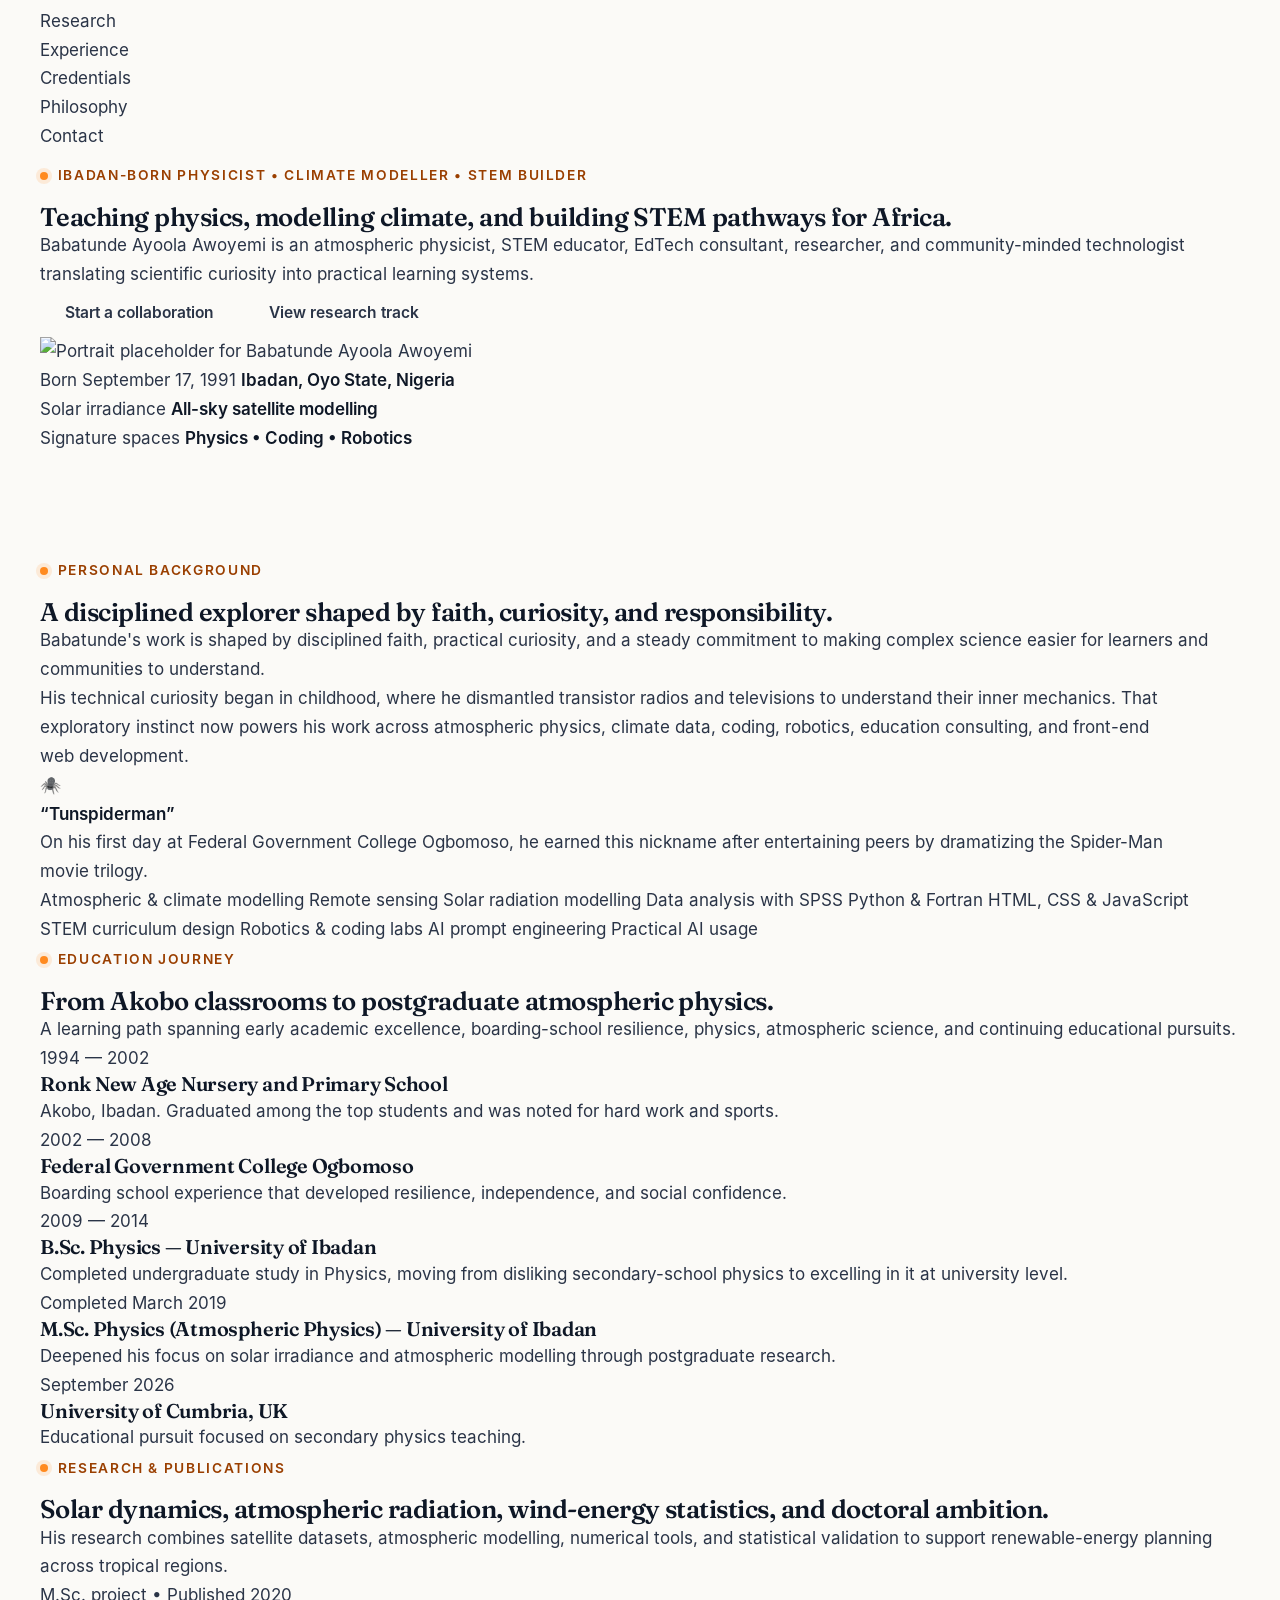
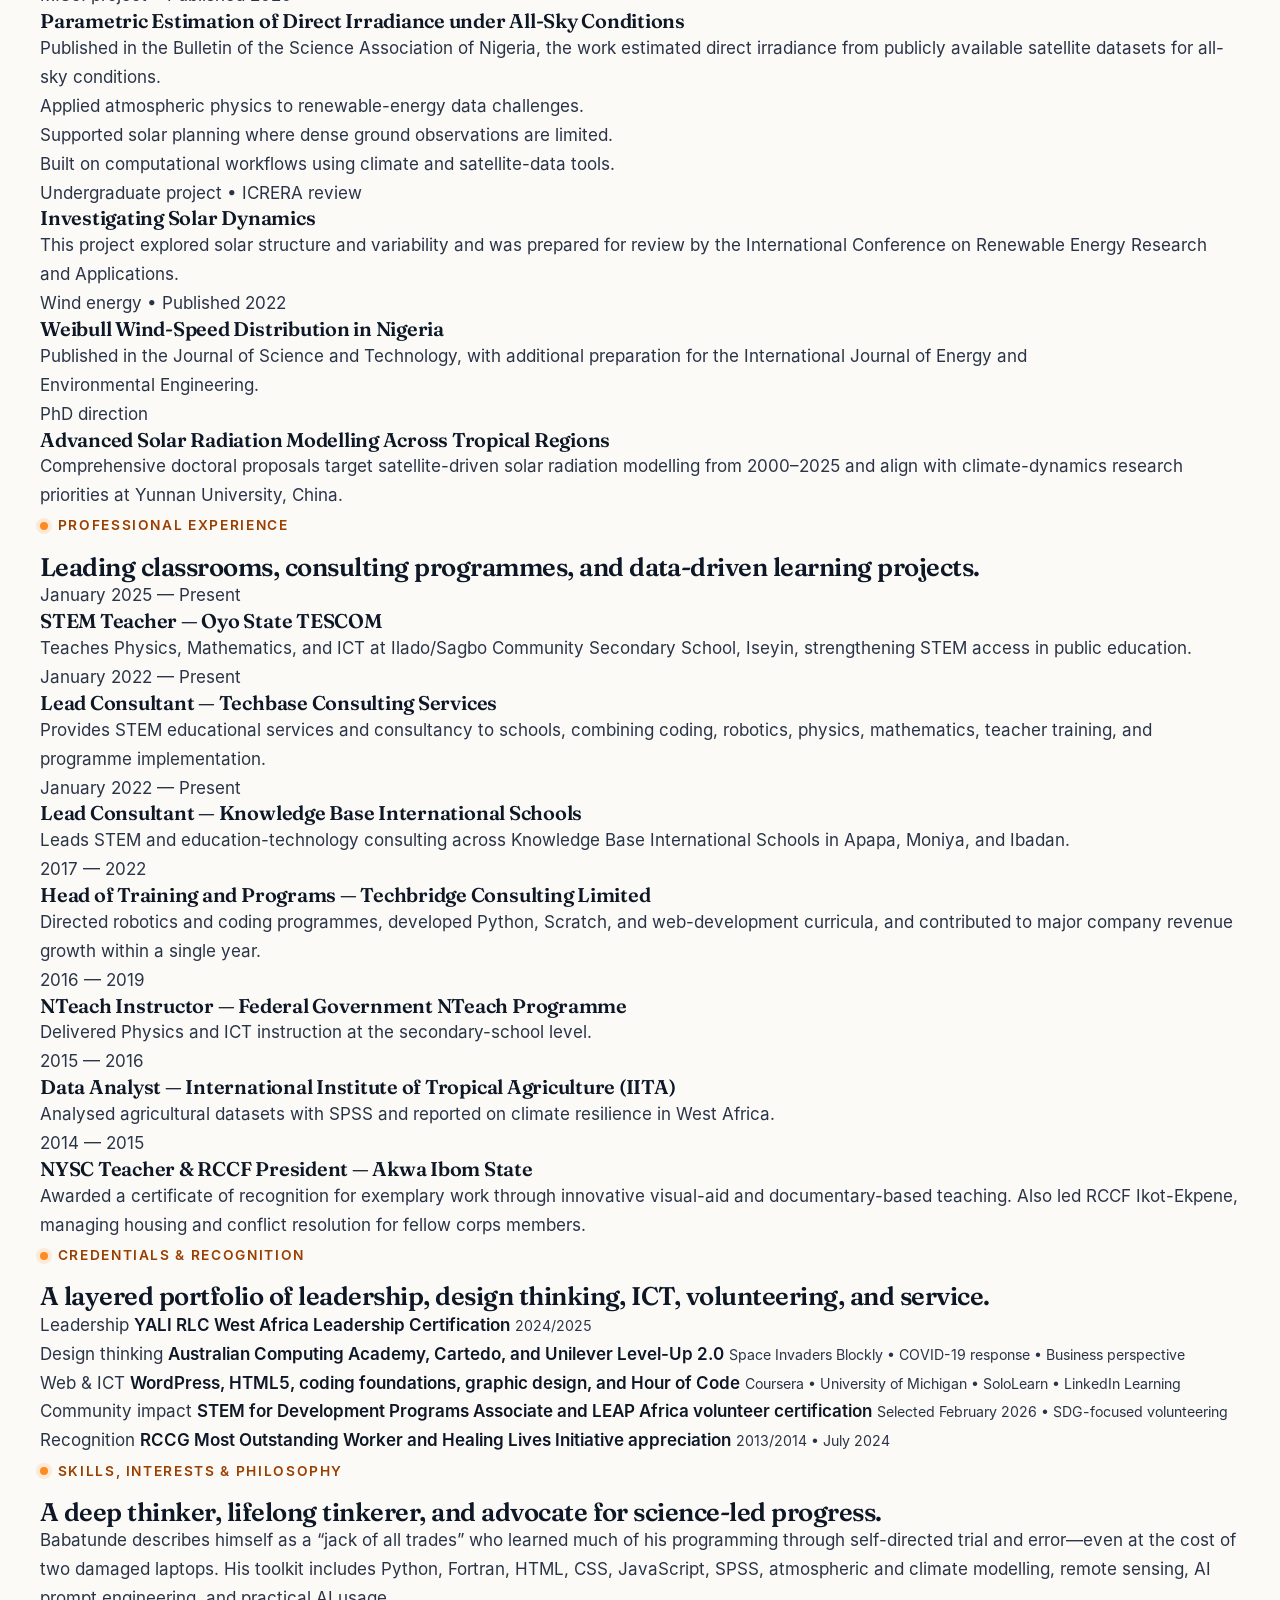
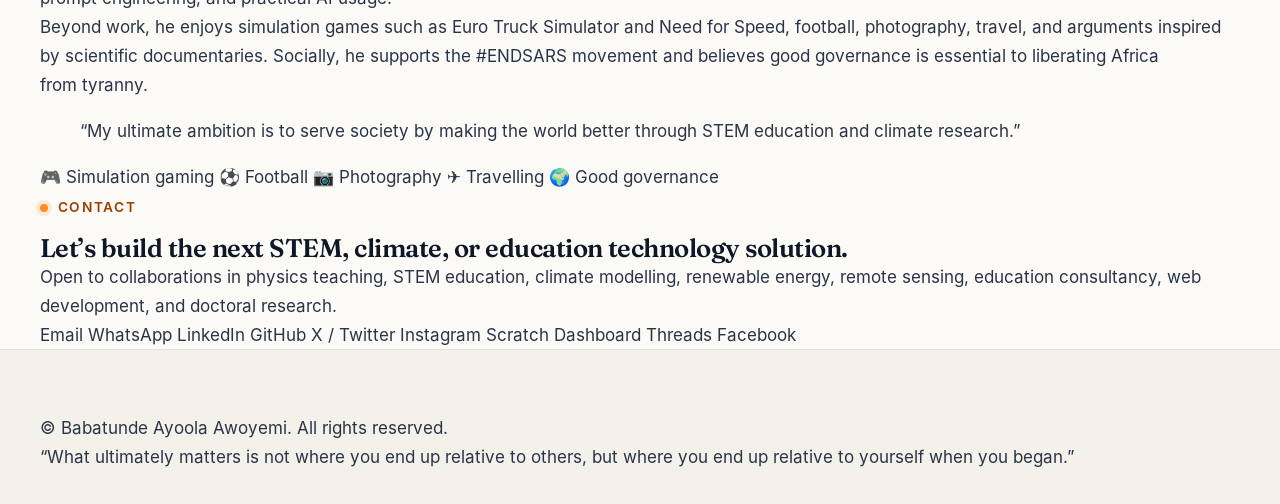
==== commit f1b2b3aa: "Open external portfolio links in a new tab with noopener noreferrer Addresses review feedback on the" ====
--- a/index.html
+++ b/index.html
@@ -1,390 +1,431 @@
-<!DOCTYPE html>
-<html lang="en" class="no-js">
-<head>
-  <meta charset="utf-8">
-  <meta name="viewport" content="width=device-width, initial-scale=1">
-  <title>Babatunde Ayoola Awoyemi | Atmospheric Physics, STEM &amp; Climate Research</title>
-  <meta name="description" content="Babatunde Ayoola Awoyemi — atmospheric physicist, STEM educator, EdTech consultant and climate researcher. Solar irradiance modelling, robotics and coding education, and practical AI for learning.">
-  <link rel="canonical" href="https://babatundeawo.github.io/">
-  <meta http-equiv="Content-Security-Policy" content="default-src 'self'; script-src 'self' 'sha256-iR9NJaXJ5oc6DtYkl7KszH3W9oG9ek3ZoZBlAa5pGQo='; style-src 'self'; img-src 'self' data:; font-src 'self'; connect-src 'self'; manifest-src 'self'; base-uri 'self'; form-action 'none'; object-src 'none'; upgrade-insecure-requests">
-  <meta name="referrer" content="strict-origin-when-cross-origin">
-  <meta name="color-scheme" content="light dark">
-  <meta name="theme-color" media="(prefers-color-scheme: light)" content="#fbfaf7">
-  <meta name="theme-color" media="(prefers-color-scheme: dark)" content="#090e1a">
-  <meta name="author" content="Babatunde Ayoola Awoyemi">
-
-  <meta property="og:type" content="profile">
-  <meta property="og:site_name" content="Babatunde Ayoola Awoyemi">
-  <meta property="og:title" content="Babatunde Ayoola Awoyemi | Atmospheric Physics, STEM &amp; Climate Research">
-  <meta property="og:description" content="Babatunde Ayoola Awoyemi — atmospheric physicist, STEM educator, EdTech consultant and climate researcher. Solar irradiance modelling, robotics and coding education, and practical AI for learning.">
-  <meta property="og:url" content="https://babatundeawo.github.io/">
-  <meta property="og:image" content="https://babatundeawo.github.io/assets/images/og-image.png">
-  <meta property="og:image:width" content="1200">
-  <meta property="og:image:height" content="630">
-  <meta property="og:image:alt" content="Babatunde Ayoola Awoyemi. Atmospheric physicist, STEM educator and climate researcher.">
-  <meta name="twitter:card" content="summary_large_image">
-  <meta name="twitter:creator" content="@ba_awoyemi">
-  <meta name="twitter:title" content="Babatunde Ayoola Awoyemi | Atmospheric Physics, STEM &amp; Climate Research">
-  <meta name="twitter:description" content="Babatunde Ayoola Awoyemi — atmospheric physicist, STEM educator, EdTech consultant and climate researcher. Solar irradiance modelling, robotics and coding education, and practical AI for learning.">
-  <meta name="twitter:image" content="https://babatundeawo.github.io/assets/images/og-image.png">
-
-  <link rel="icon" href="favicon.ico" sizes="48x48">
-  <link rel="icon" href="assets/icons/favicon.svg" type="image/svg+xml">
-  <link rel="apple-touch-icon" href="assets/icons/apple-touch-icon.png">
-  <link rel="manifest" href="manifest.webmanifest">
-
-  <link rel="preload" href="assets/fonts/fraunces-latin-600.woff2" as="font" type="font/woff2" crossorigin>
-  <link rel="preload" href="assets/fonts/inter-latin-regular.woff" as="font" type="font/woff" crossorigin>
-  <link rel="stylesheet" href="css/style.css">
-  <script>(function(){var d=document.documentElement;d.className=d.className.replace('no-js','js');var t=null;try{t=localStorage.getItem('theme');}catch(e){}if(t!=='light'&&t!=='dark'){t=window.matchMedia&&matchMedia('(prefers-color-scheme: dark)').matches?'dark':'light';}d.setAttribute('data-theme',t);})();</script>
-  <script type="application/ld+json">{"@context": "https://schema.org", "@type": "Person", "name": "Babatunde Ayoola Awoyemi", "url": "https://babatundeawo.github.io/", "image": "https://babatundeawo.github.io/assets/images/babatunde.jpg", "jobTitle": "Atmospheric physicist and STEM educator", "description": "Atmospheric physicist, STEM educator, EdTech consultant and climate researcher.", "alumniOf": {"@type": "CollegeOrUniversity", "name": "University of Ibadan"}, "knowsAbout": ["Atmospheric physics", "Solar irradiance modelling", "Wind energy statistics", "Climate research", "STEM education", "Robotics and coding education", "Front-end web development"], "sameAs": ["https://github.com/babatundeawo", "https://www.linkedin.com/in/ba-awoyemi/", "https://x.com/ba_awoyemi", "https://web.facebook.com/ba.awoyemi", "https://www.instagram.com/ba_awoyemi/", "https://www.threads.net/@ba_awoyemi"]}</script>
-</head>
-<body>
-  <!-- Icons: Lucide (ISC), Simple Icons (CC0), Font Awesome Free (CC BY 4.0) -->
-<svg class="sprite" aria-hidden="true" focusable="false" xmlns="http://www.w3.org/2000/svg"><symbol id="i-arrow-right" viewBox="0 0 24 24"><path d="M5 12h14"></path><path d="m12 5 7 7-7 7"></path></symbol><symbol id="i-check" viewBox="0 0 24 24"><path d="M20 6 9 17l-5-5"></path></symbol><symbol id="i-chevron-up" viewBox="0 0 24 24"><path d="m18 15-6-6-6 6"></path></symbol><symbol id="i-close" viewBox="0 0 24 24"><path d="M18 6 6 18"></path><path d="m6 6 12 12"></path></symbol><symbol id="i-copy" viewBox="0 0 24 24"><rect width="14" height="14" x="8" y="8" rx="2" ry="2"></rect><path d="M4 16c-1.1 0-2-.9-2-2V4c0-1.1.9-2 2-2h10c1.1 0 2 .9 2 2"></path></symbol><symbol id="i-facebook" viewBox="0 0 24 24"><path d="M9.101 23.691v-7.98H6.627v-3.667h2.474v-1.58c0-4.085 1.848-5.978 5.858-5.978.401 0 .955.042 1.468.103a8.68 8.68 0 0 1 1.141.195v3.325a8.623 8.623 0 0 0-.653-.036 26.805 26.805 0 0 0-.733-.009c-.707 0-1.259.096-1.675.309a1.686 1.686 0 0 0-.679.622c-.258.42-.374.995-.374 1.752v1.297h3.919l-.386 2.103-.287 1.564h-3.246v8.245C19.396 23.238 24 18.179 24 12.044c0-6.627-5.373-12-12-12s-12 5.373-12 12c0 5.628 3.874 10.35 9.101 11.647Z"></path></symbol><symbol id="i-github" viewBox="0 0 24 24"><path d="M12 .297c-6.63 0-12 5.373-12 12 0 5.303 3.438 9.8 8.205 11.385.6.113.82-.258.82-.577 0-.285-.01-1.04-.015-2.04-3.338.724-4.042-1.61-4.042-1.61C4.422 18.07 3.633 17.7 3.633 17.7c-1.087-.744.084-.729.084-.729 1.205.084 1.838 1.236 1.838 1.236 1.07 1.835 2.809 1.305 3.495.998.108-.776.417-1.305.76-1.605-2.665-.3-5.466-1.332-5.466-5.93 0-1.31.465-2.38 1.235-3.22-.135-.303-.54-1.523.105-3.176 0 0 1.005-.322 3.3 1.23.96-.267 1.98-.399 3-.405 1.02.006 2.04.138 3 .405 2.28-1.552 3.285-1.23 3.285-1.23.645 1.653.24 2.873.12 3.176.765.84 1.23 1.91 1.23 3.22 0 4.61-2.805 5.625-5.475 5.92.42.36.81 1.096.81 2.22 0 1.606-.015 2.896-.015 3.286 0 .315.21.69.825.57C20.565 22.092 24 17.592 24 12.297c0-6.627-5.373-12-12-12"></path></symbol><symbol id="i-instagram" viewBox="0 0 24 24"><path d="M7.0301.084c-1.2768.0602-2.1487.264-2.911.5634-.7888.3075-1.4575.72-2.1228 1.3877-.6652.6677-1.075 1.3368-1.3802 2.127-.2954.7638-.4956 1.6365-.552 2.914-.0564 1.2775-.0689 1.6882-.0626 4.947.0062 3.2586.0206 3.6671.0825 4.9473.061 1.2765.264 2.1482.5635 2.9107.308.7889.72 1.4573 1.388 2.1228.6679.6655 1.3365 1.0743 2.1285 1.38.7632.295 1.6361.4961 2.9134.552 1.2773.056 1.6884.069 4.9462.0627 3.2578-.0062 3.668-.0207 4.9478-.0814 1.28-.0607 2.147-.2652 2.9098-.5633.7889-.3086 1.4578-.72 2.1228-1.3881.665-.6682 1.0745-1.3378 1.3795-2.1284.2957-.7632.4966-1.636.552-2.9124.056-1.2809.0692-1.6898.063-4.948-.0063-3.2583-.021-3.6668-.0817-4.9465-.0607-1.2797-.264-2.1487-.5633-2.9117-.3084-.7889-.72-1.4568-1.3876-2.1228C21.2982 1.33 20.628.9208 19.8378.6165 19.074.321 18.2017.1197 16.9244.0645 15.6471.0093 15.236-.005 11.977.0014 8.718.0076 8.31.0215 7.0301.0839m.1402 21.6932c-1.17-.0509-1.8053-.2453-2.2287-.408-.5606-.216-.96-.4771-1.3819-.895-.422-.4178-.6811-.8186-.9-1.378-.1644-.4234-.3624-1.058-.4171-2.228-.0595-1.2645-.072-1.6442-.079-4.848-.007-3.2037.0053-3.583.0607-4.848.05-1.169.2456-1.805.408-2.2282.216-.5613.4762-.96.895-1.3816.4188-.4217.8184-.6814 1.3783-.9003.423-.1651 1.0575-.3614 2.227-.4171 1.2655-.06 1.6447-.072 4.848-.079 3.2033-.007 3.5835.005 4.8495.0608 1.169.0508 1.8053.2445 2.228.408.5608.216.96.4754 1.3816.895.4217.4194.6816.8176.9005 1.3787.1653.4217.3617 1.056.4169 2.2263.0602 1.2655.0739 1.645.0796 4.848.0058 3.203-.0055 3.5834-.061 4.848-.051 1.17-.245 1.8055-.408 2.2294-.216.5604-.4763.96-.8954 1.3814-.419.4215-.8181.6811-1.3783.9-.4224.1649-1.0577.3617-2.2262.4174-1.2656.0595-1.6448.072-4.8493.079-3.2045.007-3.5825-.006-4.848-.0608M16.953 5.5864A1.44 1.44 0 1 0 18.39 4.144a1.44 1.44 0 0 0-1.437 1.4424M5.8385 12.012c.0067 3.4032 2.7706 6.1557 6.173 6.1493 3.4026-.0065 6.157-2.7701 6.1506-6.1733-.0065-3.4032-2.771-6.1565-6.174-6.1498-3.403.0067-6.156 2.771-6.1496 6.1738M8 12.0077a4 4 0 1 1 4.008 3.9921A3.9996 3.9996 0 0 1 8 12.0077"></path></symbol><symbol id="i-linkedin" viewBox="0 0 448 512"><path d="M100.28 448H7.4V148.9h92.88zM53.79 108.1C24.09 108.1 0 83.5 0 53.8a53.79 53.79 0 0 1 107.58 0c0 29.7-24.1 54.3-53.79 54.3zM447.9 448h-92.68V302.4c0-34.7-.7-79.2-48.29-79.2-48.29 0-55.69 37.7-55.69 76.7V448h-92.78V148.9h89.08v40.8h1.3c12.4-23.5 42.69-48.3 87.88-48.3 94 0 111.28 61.9 111.28 142.3V448z"></path></symbol><symbol id="i-mail" viewBox="0 0 24 24"><rect width="20" height="16" x="2" y="4" rx="2"></rect><path d="m22 7-8.97 5.7a1.94 1.94 0 0 1-2.06 0L2 7"></path></symbol><symbol id="i-map-pin" viewBox="0 0 24 24"><path d="M20 10c0 4.993-5.539 10.193-7.399 11.799a1 1 0 0 1-1.202 0C9.539 20.193 4 14.993 4 10a8 8 0 0 1 16 0"></path><circle cx="12" cy="10" r="3"></circle></symbol><symbol id="i-menu" viewBox="0 0 24 24"><line x1="4" x2="20" y1="12" y2="12"></line><line x1="4" x2="20" y1="6" y2="6"></line><line x1="4" x2="20" y1="18" y2="18"></line></symbol><symbol id="i-moon" viewBox="0 0 24 24"><path d="M12 3a6 6 0 0 0 9 9 9 9 0 1 1-9-9Z"></path></symbol><symbol id="i-sun" viewBox="0 0 24 24"><circle cx="12" cy="12" r="4"></circle><path d="M12 2v2"></path><path d="M12 20v2"></path><path d="m4.93 4.93 1.41 1.41"></path><path d="m17.66 17.66 1.41 1.41"></path><path d="M2 12h2"></path><path d="M20 12h2"></path><path d="m6.34 17.66-1.41 1.41"></path><path d="m19.07 4.93-1.41 1.41"></path></symbol><symbol id="i-threads" viewBox="0 0 24 24"><path d="M12.186 24h-.007c-3.581-.024-6.334-1.205-8.184-3.509C2.35 18.44 1.5 15.586 1.472 12.01v-.017c.03-3.579.879-6.43 2.525-8.482C5.845 1.205 8.6.024 12.18 0h.014c2.746.02 5.043.725 6.826 2.098 1.677 1.29 2.858 3.13 3.509 5.467l-2.04.569c-1.104-3.96-3.898-5.984-8.304-6.015-2.91.022-5.11.936-6.54 2.717C4.307 6.504 3.616 8.914 3.589 12c.027 3.086.718 5.496 2.057 7.164 1.43 1.783 3.631 2.698 6.54 2.717 2.623-.02 4.358-.631 5.8-2.045 1.647-1.613 1.618-3.593 1.09-4.798-.31-.71-.873-1.3-1.634-1.75-.192 1.352-.622 2.446-1.284 3.272-.886 1.102-2.14 1.704-3.73 1.79-1.202.065-2.361-.218-3.259-.801-1.063-.689-1.685-1.74-1.752-2.964-.065-1.19.408-2.285 1.33-3.082.88-.76 2.119-1.207 3.583-1.291a13.853 13.853 0 0 1 3.02.142c-.126-.742-.375-1.332-.75-1.757-.513-.586-1.308-.883-2.359-.89h-.029c-.844 0-1.992.232-2.721 1.32L7.734 7.847c.98-1.454 2.568-2.256 4.478-2.256h.044c3.194.02 5.097 1.975 5.287 5.388.108.046.216.094.321.142 1.49.7 2.58 1.761 3.154 3.07.797 1.82.871 4.79-1.548 7.158-1.85 1.81-4.094 2.628-7.277 2.65Zm1.003-11.69c-.242 0-.487.007-.739.021-1.836.103-2.98.946-2.916 2.143.067 1.256 1.452 1.839 2.784 1.767 1.224-.065 2.818-.543 3.086-3.71a10.5 10.5 0 0 0-2.215-.221z"></path></symbol><symbol id="i-x" viewBox="0 0 24 24"><path d="M14.234 10.162 22.977 0h-2.072l-7.591 8.824L7.251 0H.258l9.168 13.343L.258 24H2.33l8.016-9.318L16.749 24h6.993zm-2.837 3.299-.929-1.329L3.076 1.56h3.182l5.965 8.532.929 1.329 7.754 11.09h-3.182z"></path></symbol></svg>
-  <a class="skip-link" href="#main">Skip to main content</a>
-  <div class="progress" aria-hidden="true"></div>
-
-  <header class="site-header">
-    <div class="container nav">
-      <a class="logo" href="#home" aria-label="Babatunde Awoyemi, home">
-          <svg class="logo__mark" viewBox="0 0 32 32" aria-hidden="true" focusable="false"><path class="sun" d="M8 21a8 8 0 0 1 16 0z"/><path class="line" d="M3 21h26M9 26.5h14"/></svg>
-          <span>Babatunde Awoyemi</span>
+<!doctype html>
+<html lang="en">
+  <head>
+    <meta charset="UTF-8" />
+    <meta name="viewport" content="width=device-width, initial-scale=1.0" />
+    <title>Babatunde Ayoola Awoyemi | Atmospheric Physics, STEM & Climate Research</title>
+    <meta
+      name="description"
+      content="Comprehensive biography and modern portfolio for Babatunde Ayoola Awoyemi: atmospheric physicist, STEM educator, climate researcher, EdTech consultant, and community builder."
+    />
+    <meta name="theme-color" content="#07111f" />
+    <meta property="og:title" content="Babatunde Ayoola Awoyemi" />
+    <meta
+      property="og:description"
+      content="Atmospheric physics, solar radiation modelling, STEM education, robotics, climate data analysis, and technology-driven learning solutions."
+    />
+    <meta property="og:type" content="website" />
+    <link rel="preconnect" href="https://fonts.googleapis.com" />
+    <link rel="preconnect" href="https://fonts.gstatic.com" crossorigin />
+    <link
+      href="https://fonts.googleapis.com/css2?family=Inter:wght@400;500;600;700;800;900&family=Plus+Jakarta+Sans:wght@600;700;800&display=swap"
+      rel="stylesheet"
+    />
+    <link rel="stylesheet" href="css/style.css" />
+    <script defer src="js/script.js"></script>
+  </head>
+  <body>
+    <div class="page-glow" aria-hidden="true"></div>
+    <a class="skip-link" href="#main">Skip to main content</a>
+
+    <header class="site-header" data-header>
+      <div class="container nav-shell">
+        <a class="brand" href="#home" aria-label="Babatunde Awoyemi home">
+          <span class="brand-mark">BA</span>
+          <span>
+            <strong>Babatunde Ayoola Awoyemi</strong>
+            <small>Atmospheric Physicist • STEM Educator</small>
+          </span>
         </a>
-      <nav aria-label="Primary">
-        <ul class="nav__list" id="primary-nav">
-          <li><a class="nav__link" href="#about" data-section="about">About</a></li>
-          <li><a class="nav__link" href="#skills" data-section="skills">Skills</a></li>
-          <li><a class="nav__link" href="#education" data-section="education">Education</a></li>
-          <li><a class="nav__link" href="#research" data-section="research">Research</a></li>
-          <li><a class="nav__link" href="#experience" data-section="experience">Experience</a></li>
-          <li><a class="nav__link" href="projects.html" data-section="projects">Projects</a></li>
-          <li><a class="nav__link" href="#credentials" data-section="credentials">Credentials</a></li>
-          <li><a class="nav__link" href="#contact" data-section="contact">Contact</a></li>
-        </ul>
-      </nav>
-      <div class="nav__tools">
-        <button class="icon-btn theme-toggle" type="button" data-theme-toggle aria-label="Switch to dark theme"><svg class="icon icon-moon" aria-hidden="true" focusable="false"><use href="#i-moon"/></svg><svg class="icon icon-sun" aria-hidden="true" focusable="false"><use href="#i-sun"/></svg></button>
-        <button class="icon-btn nav-toggle" type="button" data-menu-toggle aria-expanded="false" aria-controls="primary-nav" aria-label="Open menu"><svg class="icon icon-open" aria-hidden="true" focusable="false"><use href="#i-menu"/></svg><svg class="icon icon-close" aria-hidden="true" focusable="false"><use href="#i-close"/></svg></button>
+
+        <button
+          class="nav-toggle"
+          type="button"
+          aria-label="Open navigation menu"
+          aria-expanded="false"
+          aria-controls="primary-navigation"
+        >
+          <span></span>
+          <span></span>
+          <span></span>
+        </button>
+
+        <nav aria-label="Primary navigation">
+          <ul class="nav-links" id="primary-navigation" data-nav>
+            <li><a href="#about">About</a></li>
+            <li><a href="#education">Education</a></li>
+            <li><a href="#research">Research</a></li>
+            <li><a href="#experience">Experience</a></li>
+            <li><a href="#credentials">Credentials</a></li>
+            <li><a href="#philosophy">Philosophy</a></li>
+            <li><a href="#contact">Contact</a></li>
+          </ul>
+        </nav>
       </div>
-    </div>
-  </header>
-
-  <main id="main">
-
-    <!-- ===== HOME ===== -->
-    <section id="home" class="hero">
-      <div class="hero__bg" aria-hidden="true"></div>
-      <div class="container hero__grid">
-        <div class="hero__copy">
-          <p class="eyebrow hero__enter">Welcome</p>
-          <h1 class="hero__title hero__enter">Reading the sky to teach the <em class="hl">fundamentals</em> better.</h1>
-          <p class="hero__lead hero__enter">I'm an <strong>atmospheric physicist</strong>, <strong>STEM educator</strong> and <strong>climate researcher</strong>, turning satellite data and scientific curiosity into solar-radiation insight and practical learning systems.</p>
-          <div class="hero__actions hero__enter">
-            <a class="btn btn--primary" href="projects.html">View projects <svg class="icon icon-next" aria-hidden="true" focusable="false"><use href="#i-arrow-right"/></svg></a>
-            <a class="btn btn--ghost" href="#contact">Get in touch</a>
-          </div>
-          <div class="social hero__enter"><a href="https://github.com/babatundeawo" target="_blank" rel="noopener noreferrer" aria-label="GitHub (opens in new tab)"><svg class="icon icon--brand" aria-hidden="true" focusable="false"><use href="#i-github"/></svg></a><a href="https://www.linkedin.com/in/ba-awoyemi/" target="_blank" rel="noopener noreferrer" aria-label="LinkedIn (opens in new tab)"><svg class="icon icon--brand" aria-hidden="true" focusable="false"><use href="#i-linkedin"/></svg></a><a href="https://x.com/ba_awoyemi" target="_blank" rel="noopener noreferrer" aria-label="X / Twitter (opens in new tab)"><svg class="icon icon--brand" aria-hidden="true" focusable="false"><use href="#i-x"/></svg></a><a href="https://web.facebook.com/ba.awoyemi" target="_blank" rel="noopener noreferrer" aria-label="Facebook (opens in new tab)"><svg class="icon icon--brand" aria-hidden="true" focusable="false"><use href="#i-facebook"/></svg></a><a href="https://www.instagram.com/ba_awoyemi/" target="_blank" rel="noopener noreferrer" aria-label="Instagram (opens in new tab)"><svg class="icon icon--brand" aria-hidden="true" focusable="false"><use href="#i-instagram"/></svg></a><a href="https://www.threads.net/@ba_awoyemi" target="_blank" rel="noopener noreferrer" aria-label="Threads (opens in new tab)"><svg class="icon icon--brand" aria-hidden="true" focusable="false"><use href="#i-threads"/></svg></a></div>
-        </div>
-        <div class="portrait hero__enter hero__enter--late">
-          <div class="portrait__sun" aria-hidden="true"></div>
-          <div class="portrait__frame">
-            <picture>
-              <source type="image/avif" srcset="assets/images/babatunde-320.avif 320w, assets/images/babatunde-480.avif 480w, assets/images/babatunde-646.avif 646w" sizes="(min-width: 56rem) 22rem, 80vw">
-              <source type="image/webp" srcset="assets/images/babatunde-320.webp 320w, assets/images/babatunde-480.webp 480w, assets/images/babatunde-646.webp 646w" sizes="(min-width: 56rem) 22rem, 80vw">
-              <img src="assets/images/babatunde-646.jpg" srcset="assets/images/babatunde-320.jpg 320w, assets/images/babatunde-480.jpg 480w, assets/images/babatunde-646.jpg 646w" sizes="(min-width: 56rem) 22rem, 80vw" width="646" height="666" alt="Portrait of Babatunde Ayoola Awoyemi" fetchpriority="high" decoding="async">
-            </picture>
-          </div>
-          <div class="portrait__chip"><strong>M.Sc. Atmospheric Physics</strong><span>University of Ibadan</span></div>
-        </div>
+    </header>
+
+    <main id="main">
+      <section id="home" class="hero section-pad">
+        <div class="hero-mesh" aria-hidden="true"></div>
+        <div class="container hero-grid">
+          <div class="hero-copy reveal">
+            <p class="eyebrow">Ibadan-born physicist • Climate modeller • STEM builder</p>
+            <h1>Teaching physics, modelling climate, and building STEM pathways for Africa.</h1>
+            <p class="hero-lede">
+              Babatunde Ayoola Awoyemi is an atmospheric physicist, STEM educator, EdTech consultant,
+              researcher, and community-minded technologist translating scientific curiosity into practical
+              learning systems.
+            </p>
+
+            <div class="hero-actions" aria-label="Primary calls to action">
+              <a class="btn btn-primary" href="#contact">Start a collaboration</a>
+              <a class="btn btn-secondary" href="#research">View research track</a>
+            </div>
+
+          </div>
+
+          <div class="hero-visual reveal" data-delay="120">
+            <div class="profile-card glass-card">
+              <div class="profile-orbit orbit-one"></div>
+              <div class="profile-orbit orbit-two"></div>
+              <div class="portrait-wrap">
+                <img
+                  src="assets/images/profile-placeholder.png"
+                  alt="Portrait placeholder for Babatunde Ayoola Awoyemi"
+                />
+              </div>
+              <div class="identity-panel">
+                <span>Born September 17, 1991</span>
+                <strong>Ibadan, Oyo State, Nigeria</strong>
+              </div>
+              <div class="floating-card top-card">
+                <span>Solar irradiance</span>
+                <strong>All-sky satellite modelling</strong>
+              </div>
+              <div class="floating-card bottom-card">
+                <span>Signature spaces</span>
+                <strong>Physics • Coding • Robotics</strong>
+              </div>
+            </div>
+          </div>
+        </div>
+      </section>
+
+      <section id="about" class="section-pad about-section">
+        <div class="container split-section">
+          <div class="section-intro reveal">
+            <p class="eyebrow">Personal background</p>
+            <h2>A disciplined explorer shaped by faith, curiosity, and responsibility.</h2>
+          </div>
+          <div class="about-copy reveal" data-delay="80">
+            <p>
+              Babatunde's work is shaped by disciplined faith, practical curiosity, and a steady commitment
+              to making complex science easier for learners and communities to understand.
+            </p>
+            <p>
+              His technical curiosity began in childhood, where he dismantled transistor radios and
+              televisions to understand their inner mechanics. That exploratory instinct now powers his
+              work across atmospheric physics, climate data, coding, robotics, education consulting, and
+              front-end web development.
+            </p>
+            <div class="story-card">
+              <span class="story-icon">🕷️</span>
+              <div>
+                <strong>“Tunspiderman”</strong>
+                <p>
+                  On his first day at Federal Government College Ogbomoso, he earned this nickname after
+                  entertaining peers by dramatizing the <em>Spider-Man</em> movie trilogy.
+                </p>
+              </div>
+            </div>
+            <div class="capability-grid">
+              <span>Atmospheric & climate modelling</span>
+              <span>Remote sensing</span>
+              <span>Solar radiation modelling</span>
+              <span>Data analysis with SPSS</span>
+              <span>Python & Fortran</span>
+              <span>HTML, CSS & JavaScript</span>
+              <span>STEM curriculum design</span>
+              <span>Robotics & coding labs</span>
+              <span>AI prompt engineering</span>
+              <span>Practical AI usage</span>
+            </div>
+          </div>
+        </div>
+      </section>
+
+      <section id="education" class="section-pad education-section muted-section">
+        <div class="container">
+          <div class="section-heading reveal">
+            <p class="eyebrow">Education journey</p>
+            <h2>From Akobo classrooms to postgraduate atmospheric physics.</h2>
+            <p>
+              A learning path spanning early academic excellence, boarding-school resilience, physics,
+              atmospheric science, and continuing educational pursuits.
+            </p>
+          </div>
+
+          <div class="education-grid">
+            <article class="education-card reveal">
+              <span>1994 — 2002</span>
+              <h3>Ronk New Age Nursery and Primary School</h3>
+              <p>Akobo, Ibadan. Graduated among the top students and was noted for hard work and sports.</p>
+            </article>
+            <article class="education-card reveal" data-delay="60">
+              <span>2002 — 2008</span>
+              <h3>Federal Government College Ogbomoso</h3>
+              <p>
+                Boarding school experience that developed resilience, independence, and social confidence.
+              </p>
+            </article>
+            <article class="education-card reveal" data-delay="100">
+              <span>2009 — 2014</span>
+              <h3>B.Sc. Physics — University of Ibadan</h3>
+              <p>
+                Completed undergraduate study in Physics, moving from disliking secondary-school physics
+                to excelling in it at university level.
+              </p>
+            </article>
+            <article class="education-card reveal" data-delay="140">
+              <span>Completed March 2019</span>
+              <h3>M.Sc. Physics (Atmospheric Physics) — University of Ibadan</h3>
+              <p>Deepened his focus on solar irradiance and atmospheric modelling through postgraduate research.</p>
+            </article>
+            <article class="education-card highlight-card reveal" data-delay="180">
+              <span>September 2026</span>
+              <h3>University of Cumbria, UK</h3>
+              <p>Educational pursuit focused on secondary physics teaching.</p>
+            </article>
+          </div>
+        </div>
+      </section>
+
+      <section id="research" class="section-pad research-section">
+        <div class="container">
+          <div class="section-heading reveal">
+            <p class="eyebrow">Research & publications</p>
+            <h2>Solar dynamics, atmospheric radiation, wind-energy statistics, and doctoral ambition.</h2>
+            <p>
+              His research combines satellite datasets, atmospheric modelling, numerical tools, and
+              statistical validation to support renewable-energy planning across tropical regions.
+            </p>
+          </div>
+
+          <div class="feature-grid">
+            <article class="feature-card large-card reveal">
+              <span class="card-kicker">M.Sc. project • Published 2020</span>
+              <h3>Parametric Estimation of Direct Irradiance under All-Sky Conditions</h3>
+              <p>
+                Published in the <em>Bulletin of the Science Association of Nigeria</em>, the work estimated
+                direct irradiance from publicly available satellite datasets for all-sky conditions.
+              </p>
+              <ul class="check-list">
+                <li>Applied atmospheric physics to renewable-energy data challenges.</li>
+                <li>Supported solar planning where dense ground observations are limited.</li>
+                <li>Built on computational workflows using climate and satellite-data tools.</li>
+              </ul>
+            </article>
+
+            <article class="feature-card reveal" data-delay="80">
+              <span class="card-kicker">Undergraduate project • ICRERA review</span>
+              <h3>Investigating Solar Dynamics</h3>
+              <p>
+                This project explored solar structure and variability and was prepared for review by the
+                International Conference on Renewable Energy Research and Applications.
+              </p>
+            </article>
+
+            <article class="feature-card reveal" data-delay="120">
+              <span class="card-kicker">Wind energy • Published 2022</span>
+              <h3>Weibull Wind-Speed Distribution in Nigeria</h3>
+              <p>
+                Published in the <em>Journal of Science and Technology</em>, with additional preparation for
+                the <em>International Journal of Energy and Environmental Engineering</em>.
+              </p>
+            </article>
+
+            <article class="feature-card proposal-card reveal" data-delay="160">
+              <span class="card-kicker">PhD direction</span>
+              <h3>Advanced Solar Radiation Modelling Across Tropical Regions</h3>
+              <p>
+                Comprehensive doctoral proposals target satellite-driven solar radiation modelling from
+                2000–2025 and align with climate-dynamics research priorities at Yunnan University, China.
+              </p>
+            </article>
+          </div>
+        </div>
+      </section>
+
+      <section id="experience" class="section-pad muted-section">
+        <div class="container split-section">
+          <div class="section-intro reveal">
+            <p class="eyebrow">Professional experience</p>
+            <h2>Leading classrooms, consulting programmes, and data-driven learning projects.</h2>
+          </div>
+
+          <div class="timeline reveal" data-delay="100">
+            <article class="timeline-item">
+              <span>January 2025 — Present</span>
+              <h3>STEM Teacher — Oyo State TESCOM</h3>
+              <p>
+                Teaches Physics, Mathematics, and ICT at Ilado/Sagbo Community Secondary School, Iseyin,
+                strengthening STEM access in public education.
+              </p>
+            </article>
+            <article class="timeline-item">
+              <span>January 2022 — Present</span>
+              <h3>Lead Consultant — <a href="https://techbasengr.com.ng" target="_blank" rel="noopener noreferrer">Techbase Consulting Services</a></h3>
+              <p>
+                Provides STEM educational services and consultancy to schools, combining coding, robotics,
+                physics, mathematics, teacher training, and programme implementation.
+              </p>
+            </article>
+            <article class="timeline-item">
+              <span>January 2022 — Present</span>
+              <h3>Lead Consultant — <a href="https://kbischools.com.ng" target="_blank" rel="noopener noreferrer">Knowledge Base International Schools</a></h3>
+              <p>
+                Leads STEM and education-technology consulting across Knowledge Base International Schools
+                in Apapa, Moniya, and Ibadan.
+              </p>
+            </article>
+            <article class="timeline-item">
+              <span>2017 — 2022</span>
+              <h3>Head of Training and Programs — Techbridge Consulting Limited</h3>
+              <p>
+                Directed robotics and coding programmes, developed Python, Scratch, and web-development
+                curricula, and contributed to major company revenue growth within a single year.
+              </p>
+            </article>
+            <article class="timeline-item">
+              <span>2016 — 2019</span>
+              <h3>NTeach Instructor — Federal Government NTeach Programme</h3>
+              <p>Delivered Physics and ICT instruction at the secondary-school level.</p>
+            </article>
+            <article class="timeline-item">
+              <span>2015 — 2016</span>
+              <h3>Data Analyst — International Institute of Tropical Agriculture (IITA)</h3>
+              <p>
+                Analysed agricultural datasets with SPSS and reported on climate resilience in West Africa.
+              </p>
+            </article>
+            <article class="timeline-item">
+              <span>2014 — 2015</span>
+              <h3>NYSC Teacher & RCCF President — Akwa Ibom State</h3>
+              <p>
+                Awarded a certificate of recognition for exemplary work through innovative visual-aid and
+                documentary-based teaching. Also led RCCF Ikot-Ekpene, managing housing and conflict
+                resolution for fellow corps members.
+              </p>
+            </article>
+          </div>
+        </div>
+      </section>
+
+      <section id="credentials" class="section-pad credentials-section">
+        <div class="container">
+          <div class="section-heading reveal">
+            <p class="eyebrow">Credentials & recognition</p>
+            <h2>A layered portfolio of leadership, design thinking, ICT, volunteering, and service.</h2>
+          </div>
+
+          <div class="credentials-grid">
+            <article class="credential-card reveal">
+              <span>Leadership</span>
+              <strong>YALI RLC West Africa Leadership Certification</strong>
+              <small>2024/2025</small>
+            </article>
+            <article class="credential-card reveal" data-delay="60">
+              <span>Design thinking</span>
+              <strong>Australian Computing Academy, Cartedo, and Unilever Level-Up 2.0</strong>
+              <small>Space Invaders Blockly • COVID-19 response • Business perspective</small>
+            </article>
+            <article class="credential-card reveal" data-delay="100">
+              <span>Web & ICT</span>
+              <strong>WordPress, HTML5, coding foundations, graphic design, and Hour of Code</strong>
+              <small>Coursera • University of Michigan • SoloLearn • LinkedIn Learning</small>
+            </article>
+            <article class="credential-card reveal" data-delay="140">
+              <span>Community impact</span>
+              <strong>STEM for Development Programs Associate and LEAP Africa volunteer certification</strong>
+              <small>Selected February 2026 • SDG-focused volunteering</small>
+            </article>
+            <article class="credential-card reveal" data-delay="180">
+              <span>Recognition</span>
+              <strong>RCCG Most Outstanding Worker and Healing Lives Initiative appreciation</strong>
+              <small>2013/2014 • July 2024</small>
+            </article>
+          </div>
+        </div>
+      </section>
+
+      <section id="philosophy" class="section-pad philosophy-section muted-section">
+        <div class="container philosophy-grid">
+          <div class="section-intro reveal">
+            <p class="eyebrow">Skills, interests & philosophy</p>
+            <h2>A deep thinker, lifelong tinkerer, and advocate for science-led progress.</h2>
+          </div>
+          <div class="philosophy-content reveal" data-delay="80">
+            <p>
+              Babatunde describes himself as a “jack of all trades” who learned much of his programming
+              through self-directed trial and error—even at the cost of two damaged laptops. His toolkit
+              includes Python, Fortran, HTML, CSS, JavaScript, SPSS, atmospheric and climate modelling,
+              remote sensing, AI prompt engineering, and practical AI usage.
+            </p>
+            <p>
+              Beyond work, he enjoys simulation games such as <em>Euro Truck Simulator</em> and
+              <em>Need for Speed</em>, football, photography, travel, and arguments inspired by scientific
+              documentaries. Socially, he supports the #ENDSARS movement and believes good governance is
+              essential to liberating Africa from tyranny.
+            </p>
+            <blockquote>
+              “My ultimate ambition is to serve society by making the world better through STEM education
+              and climate research.”
+            </blockquote>
+            <div class="interest-strip" aria-label="Personal interests">
+              <span>🎮 Simulation gaming</span>
+              <span>⚽ Football</span>
+              <span>📷 Photography</span>
+              <span>✈️ Travelling</span>
+              <span>🌍 Good governance</span>
+            </div>
+          </div>
+        </div>
+      </section>
+
+      <section id="contact" class="section-pad contact-section">
+        <div class="container contact-panel reveal">
+          <div>
+            <p class="eyebrow">Contact</p>
+            <h2>Let’s build the next STEM, climate, or education technology solution.</h2>
+            <p>
+              Open to collaborations in physics teaching, STEM education, climate modelling, renewable
+              energy, remote sensing, education consultancy, web development, and doctoral research.
+            </p>
+          </div>
+
+          <div class="contact-links" aria-label="Contact and social links">
+            <a href="mailto:babatundeawoyemi91@gmail.com">Email</a>
+            <a href="https://wa.me/8126909498">WhatsApp</a>
+            <a href="https://www.linkedin.com/in/ba-awoyemi/">LinkedIn</a>
+            <a href="https://github.com/babatundeawo" target="_blank" rel="noopener noreferrer">GitHub</a>
+            <a href="https://x.com/ba_awoyemi">X / Twitter</a>
+            <a href="https://www.instagram.com/ba_awoyemi/">Instagram</a>
+            <a href="https://scratch.mit.edu/users/DeCreed/">Scratch Dashboard</a>
+            <a href="https://www.threads.com/@ba_awoyemi">Threads</a>
+            <a href="https://web.facebook.com/ba.awoyemi">Facebook</a>
+          </div>
+        </div>
+      </section>
+    </main>
+
+    <footer class="site-footer">
+      <div class="container footer-grid">
+        <p>© <span id="year"></span> Babatunde Ayoola Awoyemi. All rights reserved.</p>
+        <p>
+          “What ultimately matters is not where you end up relative to others, but where you end up
+          relative to yourself when you began.”
+        </p>
       </div>
-    </section>
-
-    <!-- ===== ABOUT ===== -->
-    <section id="about" class="section section--sunken">
-      <div class="container">
-        <div class="section__head reveal">
-          <p class="eyebrow">About me</p>
-          <h2>Physics, climate research &amp; STEM education</h2>
-        </div>
-        <div class="about">
-          <div class="about__text reveal">
-            <p>I work across atmospheric physics, climate data and renewable-energy research on one side, and STEM education, curriculum design and practical technology training on the other — turning satellite datasets and scientific method into insight for researchers and into clear, hands-on lessons for learners.</p>
-            <p>My technical grounding spans <span class="mark">solar-irradiance and wind-energy modelling</span>, statistical analysis of climate datasets, and <span class="mark">front-end web development</span>, which I apply to build the very tools — dashboards, courses, and learning platforms — that I use to teach.</p>
-          </div>
-          <figure class="card figure reveal">
-            <svg viewBox="0 0 480 320" role="img" aria-labelledby="fig-title">
-          <title id="fig-title">Illustration of solar irradiance rising to a midday peak and falling again across a clear day</title>
-          <defs>
-            <linearGradient id="sky-grad" x1="0" y1="0" x2="0" y2="1"><stop class="sg-a" offset="0"/><stop class="sg-b" offset="1"/></linearGradient>
-          </defs>
-          <rect class="fig-sky" width="480" height="320" rx="14"/>
-          <g class="fig-grid"><path d="M30 80h420M30 140h420M30 200h420M120 40v210M240 40v210M360 40v210"/></g>
-          <path class="fig-axis" d="M30 250h420"/>
-          <path class="fig-area" d="M30 250C110 250 150 60 240 60S370 250 450 250Z"/>
-          <path class="fig-curve" d="M30 250C110 250 150 60 240 60S370 250 450 250"/>
-          <circle class="fig-halo" cx="240" cy="60" r="14"/>
-          <circle class="fig-sun" cx="240" cy="60" r="8"/>
-          <text class="fig-text" x="30" y="274">SUNRISE</text>
-          <text class="fig-text" x="240" y="274" text-anchor="middle">NOON</text>
-          <text class="fig-text" x="450" y="274" text-anchor="end">SUNSET</text>
-          <text class="fig-text" x="36" y="34">IRRADIANCE</text>
-        </svg>
-            <figcaption>An illustration of how solar irradiance rises and falls across a clear day.</figcaption>
-          </figure>
-        </div>
-        <div class="facts" data-stagger>
-          <div class="card fact reveal"><span class="fact__value">Growing</span><span class="fact__label">Project portfolio</span></div>
-          <div class="card fact reveal"><span class="fact__value">Published</span><span class="fact__label">Research papers</span></div>
-          <div class="card fact reveal"><span class="fact__value">Free</span><span class="fact__label">STEM lessons</span></div>
-        </div>
-      </div>
-    </section>
-
-    <!-- ===== SKILLS ===== -->
-    <section id="skills" class="section">
-      <div class="container">
-        <div class="section__head reveal">
-          <p class="eyebrow">Skills</p>
-          <h2>Tools &amp; technologies I work with</h2>
-          <p class="section__lede">Across research, teaching and building.</p>
-        </div>
-        <div class="skills" data-stagger>
-          <article class="card reveal"><h3>Code &amp; web</h3><ul class="chips"><li class="chip">HTML5</li><li class="chip">CSS3</li><li class="chip">JavaScript</li><li class="chip">Python</li><li class="chip">Fortran</li><li class="chip">Git &amp; GitHub</li><li class="chip">WordPress</li><li class="chip">Jekyll &amp; GitHub Pages</li><li class="chip">Firebase</li></ul></article>
-          <article class="card reveal"><h3>Climate &amp; data</h3><ul class="chips"><li class="chip">Climate &amp; Atmospheric Modelling</li><li class="chip">Remote Sensing</li><li class="chip">Wind Energy Statistics (Weibull)</li><li class="chip">Data Analysis (SPSS)</li></ul></article>
-          <article class="card reveal"><h3>Teaching &amp; AI</h3><ul class="chips"><li class="chip">Scratch</li><li class="chip">Robotics &amp; micro:bit</li><li class="chip">STEM Curriculum Design</li><li class="chip">AI Prompt Engineering</li><li class="chip">Practical AI Tools</li></ul></article>
-        </div>
-      </div>
-    </section>
-
-    <!-- ===== EDUCATION ===== -->
-    <section id="education" class="section section--sunken">
-      <div class="container">
-        <div class="section__head reveal">
-          <p class="eyebrow">Education</p>
-          <h2>From foundational schooling to postgraduate atmospheric physics</h2>
-          <p class="section__lede">A learning path spanning early academic excellence, boarding-school formation, physics, and postgraduate atmospheric science.</p>
-        </div>
-        <div class="edu" data-stagger>
-          <article class="card reveal">
-            <span class="edu__when">1994 — 2002</span>
-            <h3>Ronk New Age Nursery and Primary School</h3>
-            <p>Graduated among the top students and was noted for hard work and sports.</p>
-          </article>
-          <article class="card reveal">
-            <span class="edu__when">2002 — 2008</span>
-            <h3>Federal Government College Ogbomoso</h3>
-            <p>Boarding-school formation that built resilience, independence and practical life skills.</p>
-          </article>
-          <article class="card reveal">
-            <span class="edu__when">2009 — 2014</span>
-            <h3>B.Sc. Physics — University of Ibadan</h3>
-            <p>Completed undergraduate study in Physics, moving from disliking secondary-school physics to excelling in it at university level.</p>
-          </article>
-          <article class="card reveal">
-            <span class="edu__when">Completed March 2019</span>
-            <h3>M.Sc. Physics (Atmospheric Physics) — University of Ibadan</h3>
-            <p>Deepened my focus on solar irradiance and atmospheric modelling through postgraduate research.</p>
-          </article>
-        </div>
-      </div>
-    </section>
-
-    <!-- ===== RESEARCH ===== -->
-    <section id="research" class="section">
-      <div class="container">
-        <div class="section__head reveal">
-          <p class="eyebrow">Research</p>
-          <h2>Solar dynamics, atmospheric radiation &amp; wind-energy statistics</h2>
-          <p class="section__lede">Combining satellite datasets, atmospheric modelling, numerical tools and statistical validation to support renewable-energy planning across tropical regions.</p>
-        </div>
-        <div class="research" data-stagger>
-          <article class="card research__lead reveal">
-            <span class="kicker">M.Sc. project · Published 2020</span>
-            <h3>Parametric Estimation of Direct Irradiance under All-Sky Conditions</h3>
-            <p>Published in the <em>Bulletin of the Science Association of Nigeria</em>, the work estimated direct irradiance from publicly available satellite datasets for all-sky conditions.</p>
-            <ul class="checks">
-              <li><svg class="icon" aria-hidden="true" focusable="false"><use href="#i-check"/></svg><span>Applied atmospheric physics to renewable-energy data challenges.</span></li>
-              <li><svg class="icon" aria-hidden="true" focusable="false"><use href="#i-check"/></svg><span>Supported solar planning where dense ground observations are limited.</span></li>
-              <li><svg class="icon" aria-hidden="true" focusable="false"><use href="#i-check"/></svg><span>Built on computational workflows using climate and satellite-data tools.</span></li>
-            </ul>
-          </article>
-          <article class="card research__side reveal">
-            <span class="kicker">Undergraduate project · ICRERA review</span>
-            <h3>Investigating Solar Dynamics</h3>
-            <p>This project explored solar structure and variability and was prepared for review by the International Conference on Renewable Energy Research and Applications.</p>
-          </article>
-          <article class="card research__side reveal">
-            <span class="kicker">Wind energy · Published 2022</span>
-            <h3>Weibull Wind-Speed Distribution in Nigeria</h3>
-            <p>Published in the <em>Journal of Science and Technology</em>, with additional preparation for the <em>International Journal of Energy and Environmental Engineering</em>.</p>
-          </article>
-        </div>
-      </div>
-    </section>
-
-    <!-- ===== EXPERIENCE ===== -->
-    <section id="experience" class="section section--sunken">
-      <div class="container">
-        <div class="section__head reveal">
-          <p class="eyebrow">Experience</p>
-          <h2>Leading classrooms, consulting programmes &amp; data-driven projects</h2>
-        </div>
-        <div class="roles">
-          <article class="role reveal">
-            <div class="role__when"><span>February 2026 — Present</span><span class="badge badge--now">Current</span></div>
-            <div><h3>Programs Associate — STEM for Development (SFD)</h3>
-            <p>Volunteer role supporting the Strategic Programs Unit, Office of Strategic Initiatives — programmatic coordination and mission-aligned project support.</p></div>
-          </article>
-          <article class="role reveal">
-            <div class="role__when"><span>January 2025 — Present</span><span class="badge badge--now">Current</span></div>
-            <div><h3>Physics Instructor / STEM Educator — Oyo State TESCOM</h3>
-            <p>Strengthening STEM access in public secondary education across Oyo State.</p></div>
-          </article>
-          <article class="role reveal">
-            <div class="role__when"><span>January 2022 — Present</span><span class="badge badge--now">Current</span></div>
-            <div><h3>Lead Consultant — <a href="https://techbasengr.com.ng" target="_blank" rel="noopener noreferrer">Techbase Consulting Services<span class="sr-only"> (opens in new tab)</span></a></h3>
-            <p>Provides STEM educational services and consultancy to schools and private individuals, combining coding, robotics, physics, mathematics, and STEM Educator training.</p></div>
-          </article>
-          <article class="role reveal">
-            <div class="role__when"><span>January 2022 — Present</span><span class="badge badge--now">Current</span></div>
-            <div><h3>Lead Consultant — <a href="https://kbischools.com.ng" target="_blank" rel="noopener noreferrer">Knowledge Base International Schools<span class="sr-only"> (opens in new tab)</span></a></h3>
-            <p>Leads STEM and education-technology consulting across Knowledge Base International Schools, Oyo State.</p></div>
-          </article>
-          <article class="role reveal">
-            <div class="role__when"><span>2017 — 2022</span></div>
-            <div><h3>Head of Training and Programs — Techbridge Consulting Limited</h3>
-            <p>Directed robotics and coding programmes, developed Python, Scratch, and web-development curricula, and contributed to major company revenue growth within a single year.</p></div>
-          </article>
-          <article class="role reveal">
-            <div class="role__when"><span>2016 — 2019</span></div>
-            <div><h3>NTeach Instructor — Federal Government NTeach Programme</h3>
-            <p>Delivered STEM education via the ICT instruction route.</p></div>
-          </article>
-          <article class="role reveal">
-            <div class="role__when"><span>2015 — 2016</span></div>
-            <div><h3>Data Analyst — International Institute of Tropical Agriculture (IITA)</h3>
-            <p>Analysed agricultural datasets with SPSS and reported on climate resilience in West Africa.</p></div>
-          </article>
-          <article class="role reveal">
-            <div class="role__when"><span>2014 — 2015</span></div>
-            <div><h3>NYSC Teacher — Akwa Ibom State</h3>
-            <p>Delivered secondary-level instruction with a visual-aid based teaching approach, recognised for exemplary work output during service year.</p></div>
-          </article>
-        </div>
-      </div>
-    </section>
-
-    <!-- ===== PROJECTS TEASER ===== -->
-    <section id="projects" class="band-section">
-      <div class="container">
-        <div class="band reveal">
-          <div>
-            <p class="eyebrow">Projects</p>
-            <h2>Open-source repositories across four GitHub accounts</h2>
-          </div>
-          <p>Most with live demos — personal tools, the Knowledge Base International Schools portal, the Techbase STEM Academy curriculum I lead and maintain, and games built for RCCG Kingdom Diplomats events.</p>
-          <div class="band__actions">
-            <a class="btn btn--light" href="projects.html">Browse all projects <svg class="icon icon-next" aria-hidden="true" focusable="false"><use href="#i-arrow-right"/></svg></a>
-          </div>
-          <ul class="chips" aria-label="Jump to a group of projects">
-            <li><a class="chip" href="projects.html#personal">Personal tools</a></li>
-            <li><a class="chip" href="projects.html#kbi">Knowledge Base Schools</a></li>
-            <li><a class="chip" href="projects.html#techbase">Techbase STEM Academy</a></li>
-            <li><a class="chip" href="projects.html#rccg">RCCG Kingdom Diplomats</a></li>
-          </ul>
-        </div>
-      </div>
-    </section>
-
-    <!-- ===== CREDENTIALS ===== -->
-    <section id="credentials" class="section section--sunken">
-      <div class="container">
-        <div class="section__head reveal">
-          <p class="eyebrow">Credentials</p>
-          <h2>Leadership, design thinking, ICT &amp; community-impact credentials</h2>
-        </div>
-        <div class="creds" data-stagger>
-          <article class="card reveal"><span class="kicker">Leadership</span><strong>YALI RLC West Africa Leadership Certification</strong><small>2024/2025</small></article>
-          <article class="card reveal"><span class="kicker">Design Thinking</span><strong>Australian Computing Academy, Cartedo, and Unilever Level-Up 2.0</strong><small>Space Invaders Blockly · COVID-19 response · Business perspective</small></article>
-          <article class="card reveal"><span class="kicker">Web &amp; ICT</span><strong>WordPress, HTML5, coding foundations, graphic design, and Hour of Code</strong><small>Coursera · University of Michigan · SoloLearn · LinkedIn Learning</small></article>
-          <article class="card reveal"><span class="kicker">Community Impact</span><strong>STEM for Development Programs Associate and LEAP Africa volunteer certification</strong><small>SDG-focused volunteering</small></article>
-          <article class="card reveal"><span class="kicker">Recognition</span><strong>Healing Lives Initiative certificate of appreciation</strong><small>July 2024</small></article>
-        </div>
-      </div>
-    </section>
-
-    <!-- ===== CONTACT ===== -->
-    <section id="contact" class="section">
-      <div class="container contact">
-        <div class="reveal">
-          <p class="eyebrow">Contact</p>
-          <h2>Let's connect</h2>
-          <p class="section__lede">Open to collaborations in physics teaching, STEM education, climate modelling, renewable energy, remote sensing, education consultancy, and web development.</p>
-        </div>
-        <div class="card contact__card reveal">
-          <div>
-            <h3>Get in touch</h3>
-            <p>I'm always open to new opportunities and collaborations.</p>
-          </div>
-          <div class="contact-row">
-            <svg class="icon" aria-hidden="true" focusable="false"><use href="#i-mail"/></svg>
-            <a class="email" href="mailto:babatundeawoyemi91@gmail.com">babatundeawoyemi91@gmail.com</a>
-            <button class="btn btn--ghost btn--small copy-btn" type="button" data-copy="babatundeawoyemi91@gmail.com"><svg class="icon" aria-hidden="true" focusable="false"><use href="#i-copy"/></svg> Copy</button>
-          </div>
-          <div class="contact-row"><svg class="icon" aria-hidden="true" focusable="false"><use href="#i-map-pin"/></svg><span>Nigeria</span></div>
-          <div class="contact__links">
-            <a href="mailto:babatundeawoyemi91@gmail.com"><svg class="icon" aria-hidden="true" focusable="false"><use href="#i-mail"/></svg> Email</a>
-            <a href="https://www.linkedin.com/in/ba-awoyemi/" target="_blank" rel="noopener noreferrer"><svg class="icon icon--brand" aria-hidden="true" focusable="false"><use href="#i-linkedin"/></svg> LinkedIn<span class="sr-only"> (opens in new tab)</span></a>
-            <a href="https://github.com/babatundeawo" target="_blank" rel="noopener noreferrer"><svg class="icon icon--brand" aria-hidden="true" focusable="false"><use href="#i-github"/></svg> GitHub<span class="sr-only"> (opens in new tab)</span></a>
-            <a href="https://x.com/ba_awoyemi" target="_blank" rel="noopener noreferrer"><svg class="icon icon--brand" aria-hidden="true" focusable="false"><use href="#i-x"/></svg> X / Twitter<span class="sr-only"> (opens in new tab)</span></a>
-            <a href="https://web.facebook.com/ba.awoyemi" target="_blank" rel="noopener noreferrer"><svg class="icon icon--brand" aria-hidden="true" focusable="false"><use href="#i-facebook"/></svg> Facebook<span class="sr-only"> (opens in new tab)</span></a>
-            <a href="https://www.instagram.com/ba_awoyemi/" target="_blank" rel="noopener noreferrer"><svg class="icon icon--brand" aria-hidden="true" focusable="false"><use href="#i-instagram"/></svg> Instagram<span class="sr-only"> (opens in new tab)</span></a>
-            <a href="https://www.threads.net/@ba_awoyemi" target="_blank" rel="noopener noreferrer"><svg class="icon icon--brand" aria-hidden="true" focusable="false"><use href="#i-threads"/></svg> Threads<span class="sr-only"> (opens in new tab)</span></a>
-          </div>
-          <div class="orgs">
-            <h3>Organisations</h3>
-            <ul class="chips">
-              <li><a class="chip" href="https://techbasengr.com.ng" target="_blank" rel="noopener noreferrer">Techbase Consulting<span class="sr-only"> (opens in new tab)</span></a></li>
-              <li><a class="chip" href="https://kbischools.com.ng" target="_blank" rel="noopener noreferrer">KBI Schools<span class="sr-only"> (opens in new tab)</span></a></li>
-              <li><a class="chip" href="https://github.com/techbaseng" target="_blank" rel="noopener noreferrer">techbaseng on GitHub<span class="sr-only"> (opens in new tab)</span></a></li>
-              <li><a class="chip" href="https://github.com/kbischool" target="_blank" rel="noopener noreferrer">kbischool on GitHub<span class="sr-only"> (opens in new tab)</span></a></li>
-            </ul>
-          </div>
-        </div>
-      </div>
-    </section>
-
-  </main>
-
-  <footer class="site-footer">
-    <div class="container">
-      <div class="footer__grid">
-        <div class="footer__about">
-          <a class="logo" href="#home" aria-label="Babatunde Awoyemi, home">
-          <svg class="logo__mark" viewBox="0 0 32 32" aria-hidden="true" focusable="false"><path class="sun" d="M8 21a8 8 0 0 1 16 0z"/><path class="line" d="M3 21h26M9 26.5h14"/></svg>
-          <span>Babatunde Awoyemi</span>
-        </a>
-          <p>Atmospheric physicist, STEM educator and climate researcher.</p>
-        </div>
-        <nav class="footer__nav" aria-label="Footer">
-          <a href="index.html#about">About</a>
-          <a href="index.html#research">Research</a>
-          <a href="index.html#experience">Experience</a>
-          <a href="projects.html">Projects</a>
-          <a href="index.html#contact">Contact</a>
-        </nav>
-        <div class="social"><a href="https://github.com/babatundeawo" target="_blank" rel="noopener noreferrer" aria-label="GitHub (opens in new tab)"><svg class="icon icon--brand" aria-hidden="true" focusable="false"><use href="#i-github"/></svg></a><a href="https://www.linkedin.com/in/ba-awoyemi/" target="_blank" rel="noopener noreferrer" aria-label="LinkedIn (opens in new tab)"><svg class="icon icon--brand" aria-hidden="true" focusable="false"><use href="#i-linkedin"/></svg></a><a href="https://x.com/ba_awoyemi" target="_blank" rel="noopener noreferrer" aria-label="X / Twitter (opens in new tab)"><svg class="icon icon--brand" aria-hidden="true" focusable="false"><use href="#i-x"/></svg></a><a href="https://web.facebook.com/ba.awoyemi" target="_blank" rel="noopener noreferrer" aria-label="Facebook (opens in new tab)"><svg class="icon icon--brand" aria-hidden="true" focusable="false"><use href="#i-facebook"/></svg></a><a href="https://www.instagram.com/ba_awoyemi/" target="_blank" rel="noopener noreferrer" aria-label="Instagram (opens in new tab)"><svg class="icon icon--brand" aria-hidden="true" focusable="false"><use href="#i-instagram"/></svg></a><a href="https://www.threads.net/@ba_awoyemi" target="_blank" rel="noopener noreferrer" aria-label="Threads (opens in new tab)"><svg class="icon icon--brand" aria-hidden="true" focusable="false"><use href="#i-threads"/></svg></a><a href="mailto:babatundeawoyemi91@gmail.com" aria-label="Email"><svg class="icon" aria-hidden="true" focusable="false"><use href="#i-mail"/></svg></a></div>
-      </div>
-      <div class="footer__bottom">
-        <p>&copy; <span data-year>2026</span> Babatunde Ayoola Awoyemi</p>
-      </div>
-    </div>
-  </footer>
-
-  <button class="to-top" type="button" data-to-top aria-label="Back to top"><svg class="icon" aria-hidden="true" focusable="false"><use href="#i-chevron-up"/></svg></button>
-  <div class="toast" data-toast role="status" aria-live="polite"><svg class="icon" aria-hidden="true" focusable="false"><use href="#i-check"/></svg><span data-toast-text></span></div>
-
-  <script src="js/main.js" defer></script>
-</body>
+    </footer>
+  </body>
 </html>
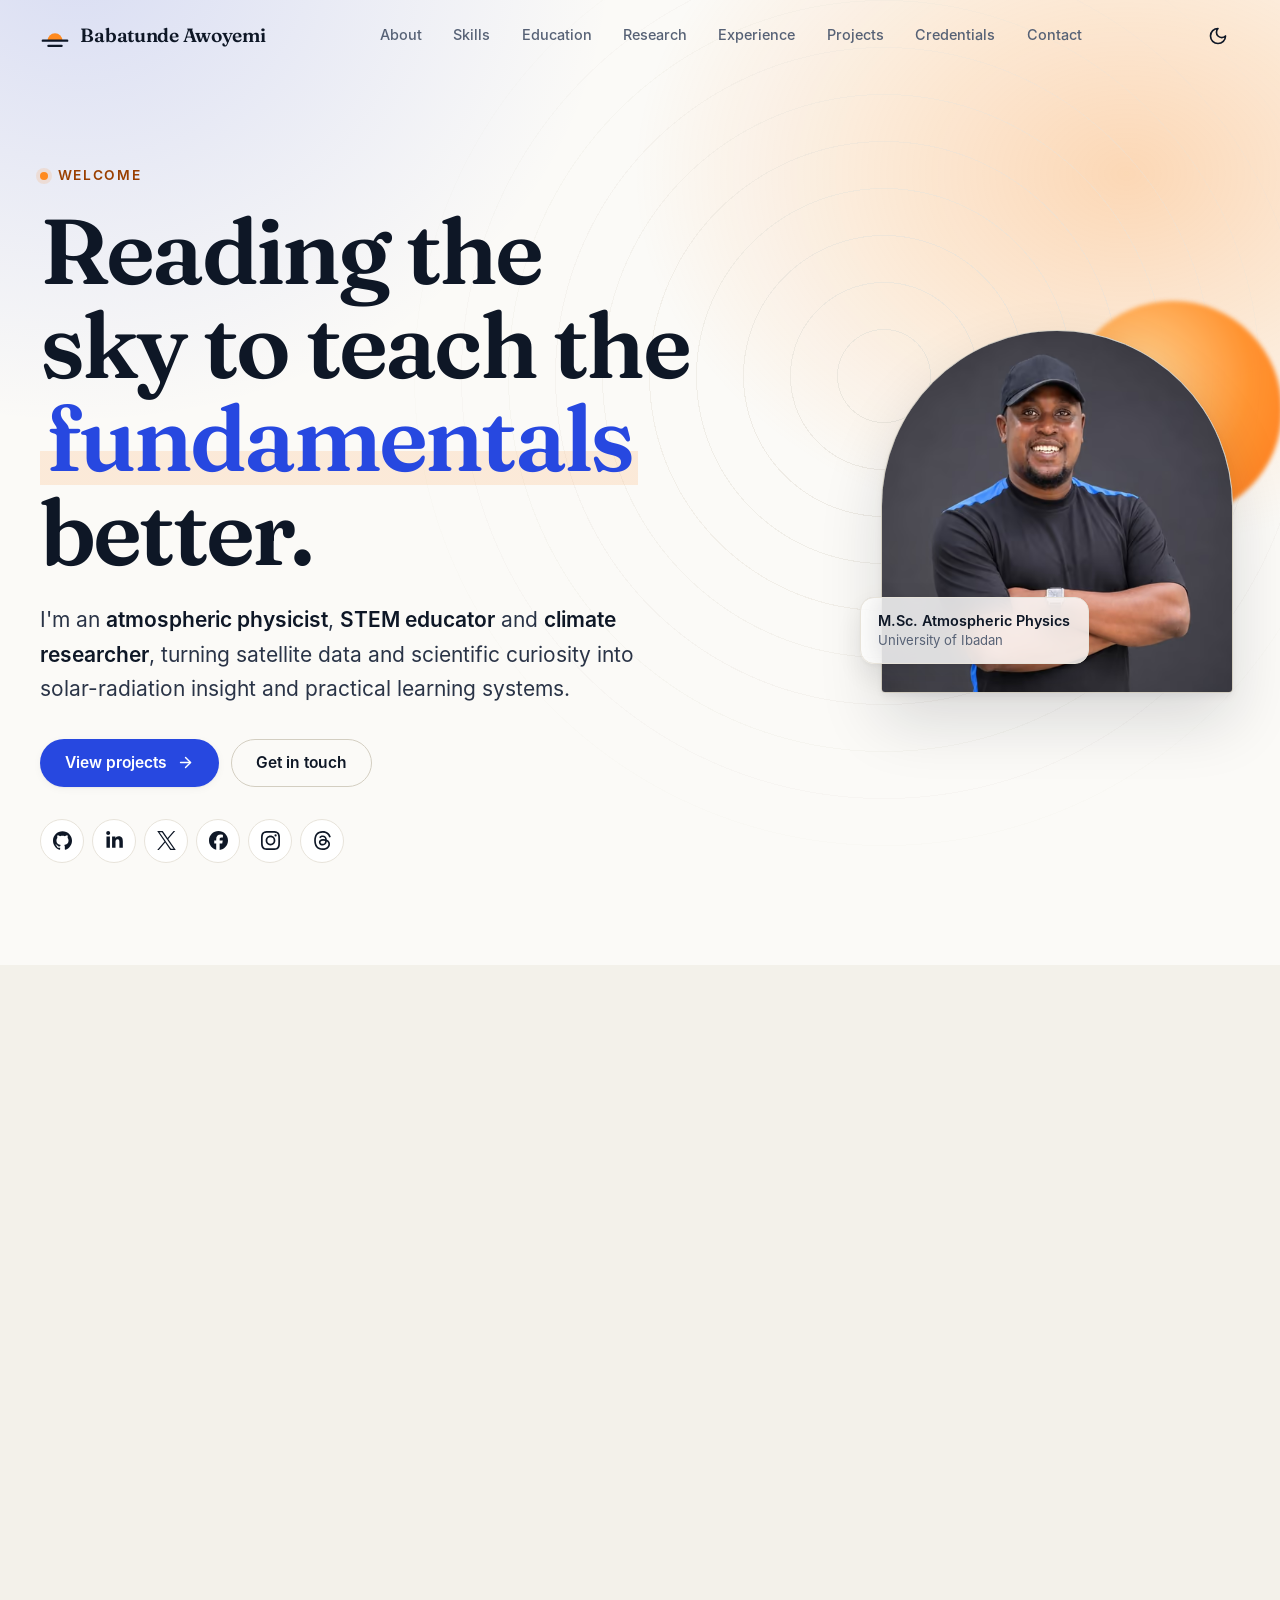
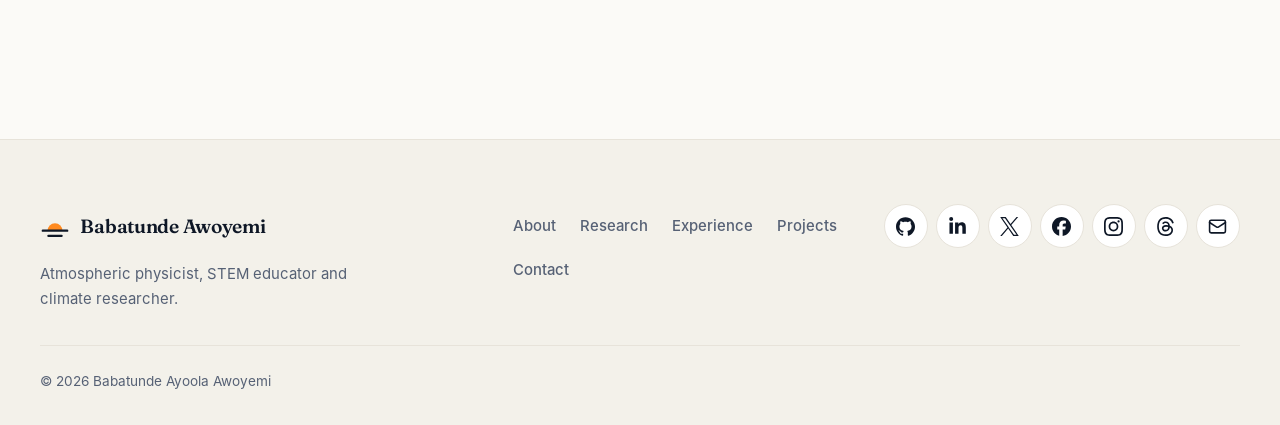
==== commit 93f739ed: "Merge branch 'main' into codex/update-personal-information-and-expertise" ====
--- a/index.html
+++ b/index.html
@@ -1,431 +1,390 @@
-<!doctype html>
-<html lang="en">
-  <head>
-    <meta charset="UTF-8" />
-    <meta name="viewport" content="width=device-width, initial-scale=1.0" />
-    <title>Babatunde Ayoola Awoyemi | Atmospheric Physics, STEM & Climate Research</title>
-    <meta
-      name="description"
-      content="Comprehensive biography and modern portfolio for Babatunde Ayoola Awoyemi: atmospheric physicist, STEM educator, climate researcher, EdTech consultant, and community builder."
-    />
-    <meta name="theme-color" content="#07111f" />
-    <meta property="og:title" content="Babatunde Ayoola Awoyemi" />
-    <meta
-      property="og:description"
-      content="Atmospheric physics, solar radiation modelling, STEM education, robotics, climate data analysis, and technology-driven learning solutions."
-    />
-    <meta property="og:type" content="website" />
-    <link rel="preconnect" href="https://fonts.googleapis.com" />
-    <link rel="preconnect" href="https://fonts.gstatic.com" crossorigin />
-    <link
-      href="https://fonts.googleapis.com/css2?family=Inter:wght@400;500;600;700;800;900&family=Plus+Jakarta+Sans:wght@600;700;800&display=swap"
-      rel="stylesheet"
-    />
-    <link rel="stylesheet" href="css/style.css" />
-    <script defer src="js/script.js"></script>
-  </head>
-  <body>
-    <div class="page-glow" aria-hidden="true"></div>
-    <a class="skip-link" href="#main">Skip to main content</a>
-
-    <header class="site-header" data-header>
-      <div class="container nav-shell">
-        <a class="brand" href="#home" aria-label="Babatunde Awoyemi home">
-          <span class="brand-mark">BA</span>
-          <span>
-            <strong>Babatunde Ayoola Awoyemi</strong>
-            <small>Atmospheric Physicist • STEM Educator</small>
-          </span>
+<!DOCTYPE html>
+<html lang="en" class="no-js">
+<head>
+  <meta charset="utf-8">
+  <meta name="viewport" content="width=device-width, initial-scale=1">
+  <title>Babatunde Ayoola Awoyemi | Atmospheric Physics, STEM &amp; Climate Research</title>
+  <meta name="description" content="Babatunde Ayoola Awoyemi — atmospheric physicist, STEM educator, EdTech consultant and climate researcher. Solar irradiance modelling, robotics and coding education, and practical AI for learning.">
+  <link rel="canonical" href="https://babatundeawo.github.io/">
+  <meta http-equiv="Content-Security-Policy" content="default-src 'self'; script-src 'self' 'sha256-iR9NJaXJ5oc6DtYkl7KszH3W9oG9ek3ZoZBlAa5pGQo='; style-src 'self'; img-src 'self' data:; font-src 'self'; connect-src 'self'; manifest-src 'self'; base-uri 'self'; form-action 'none'; object-src 'none'; upgrade-insecure-requests">
+  <meta name="referrer" content="strict-origin-when-cross-origin">
+  <meta name="color-scheme" content="light dark">
+  <meta name="theme-color" media="(prefers-color-scheme: light)" content="#fbfaf7">
+  <meta name="theme-color" media="(prefers-color-scheme: dark)" content="#090e1a">
+  <meta name="author" content="Babatunde Ayoola Awoyemi">
+
+  <meta property="og:type" content="profile">
+  <meta property="og:site_name" content="Babatunde Ayoola Awoyemi">
+  <meta property="og:title" content="Babatunde Ayoola Awoyemi | Atmospheric Physics, STEM &amp; Climate Research">
+  <meta property="og:description" content="Babatunde Ayoola Awoyemi — atmospheric physicist, STEM educator, EdTech consultant and climate researcher. Solar irradiance modelling, robotics and coding education, and practical AI for learning.">
+  <meta property="og:url" content="https://babatundeawo.github.io/">
+  <meta property="og:image" content="https://babatundeawo.github.io/assets/images/og-image.png">
+  <meta property="og:image:width" content="1200">
+  <meta property="og:image:height" content="630">
+  <meta property="og:image:alt" content="Babatunde Ayoola Awoyemi. Atmospheric physicist, STEM educator and climate researcher.">
+  <meta name="twitter:card" content="summary_large_image">
+  <meta name="twitter:creator" content="@ba_awoyemi">
+  <meta name="twitter:title" content="Babatunde Ayoola Awoyemi | Atmospheric Physics, STEM &amp; Climate Research">
+  <meta name="twitter:description" content="Babatunde Ayoola Awoyemi — atmospheric physicist, STEM educator, EdTech consultant and climate researcher. Solar irradiance modelling, robotics and coding education, and practical AI for learning.">
+  <meta name="twitter:image" content="https://babatundeawo.github.io/assets/images/og-image.png">
+
+  <link rel="icon" href="favicon.ico" sizes="48x48">
+  <link rel="icon" href="assets/icons/favicon.svg" type="image/svg+xml">
+  <link rel="apple-touch-icon" href="assets/icons/apple-touch-icon.png">
+  <link rel="manifest" href="manifest.webmanifest">
+
+  <link rel="preload" href="assets/fonts/fraunces-latin-600.woff2" as="font" type="font/woff2" crossorigin>
+  <link rel="preload" href="assets/fonts/inter-latin-regular.woff" as="font" type="font/woff" crossorigin>
+  <link rel="stylesheet" href="css/style.css">
+  <script>(function(){var d=document.documentElement;d.className=d.className.replace('no-js','js');var t=null;try{t=localStorage.getItem('theme');}catch(e){}if(t!=='light'&&t!=='dark'){t=window.matchMedia&&matchMedia('(prefers-color-scheme: dark)').matches?'dark':'light';}d.setAttribute('data-theme',t);})();</script>
+  <script type="application/ld+json">{"@context": "https://schema.org", "@type": "Person", "name": "Babatunde Ayoola Awoyemi", "url": "https://babatundeawo.github.io/", "image": "https://babatundeawo.github.io/assets/images/babatunde.jpg", "jobTitle": "Atmospheric physicist and STEM educator", "description": "Atmospheric physicist, STEM educator, EdTech consultant and climate researcher.", "alumniOf": {"@type": "CollegeOrUniversity", "name": "University of Ibadan"}, "knowsAbout": ["Atmospheric physics", "Solar irradiance modelling", "Wind energy statistics", "Climate research", "STEM education", "Robotics and coding education", "Front-end web development"], "sameAs": ["https://github.com/babatundeawo", "https://www.linkedin.com/in/ba-awoyemi/", "https://x.com/ba_awoyemi", "https://web.facebook.com/ba.awoyemi", "https://www.instagram.com/ba_awoyemi/", "https://www.threads.net/@ba_awoyemi"]}</script>
+</head>
+<body>
+  <!-- Icons: Lucide (ISC), Simple Icons (CC0), Font Awesome Free (CC BY 4.0) -->
+<svg class="sprite" aria-hidden="true" focusable="false" xmlns="http://www.w3.org/2000/svg"><symbol id="i-arrow-right" viewBox="0 0 24 24"><path d="M5 12h14"></path><path d="m12 5 7 7-7 7"></path></symbol><symbol id="i-check" viewBox="0 0 24 24"><path d="M20 6 9 17l-5-5"></path></symbol><symbol id="i-chevron-up" viewBox="0 0 24 24"><path d="m18 15-6-6-6 6"></path></symbol><symbol id="i-close" viewBox="0 0 24 24"><path d="M18 6 6 18"></path><path d="m6 6 12 12"></path></symbol><symbol id="i-copy" viewBox="0 0 24 24"><rect width="14" height="14" x="8" y="8" rx="2" ry="2"></rect><path d="M4 16c-1.1 0-2-.9-2-2V4c0-1.1.9-2 2-2h10c1.1 0 2 .9 2 2"></path></symbol><symbol id="i-facebook" viewBox="0 0 24 24"><path d="M9.101 23.691v-7.98H6.627v-3.667h2.474v-1.58c0-4.085 1.848-5.978 5.858-5.978.401 0 .955.042 1.468.103a8.68 8.68 0 0 1 1.141.195v3.325a8.623 8.623 0 0 0-.653-.036 26.805 26.805 0 0 0-.733-.009c-.707 0-1.259.096-1.675.309a1.686 1.686 0 0 0-.679.622c-.258.42-.374.995-.374 1.752v1.297h3.919l-.386 2.103-.287 1.564h-3.246v8.245C19.396 23.238 24 18.179 24 12.044c0-6.627-5.373-12-12-12s-12 5.373-12 12c0 5.628 3.874 10.35 9.101 11.647Z"></path></symbol><symbol id="i-github" viewBox="0 0 24 24"><path d="M12 .297c-6.63 0-12 5.373-12 12 0 5.303 3.438 9.8 8.205 11.385.6.113.82-.258.82-.577 0-.285-.01-1.04-.015-2.04-3.338.724-4.042-1.61-4.042-1.61C4.422 18.07 3.633 17.7 3.633 17.7c-1.087-.744.084-.729.084-.729 1.205.084 1.838 1.236 1.838 1.236 1.07 1.835 2.809 1.305 3.495.998.108-.776.417-1.305.76-1.605-2.665-.3-5.466-1.332-5.466-5.93 0-1.31.465-2.38 1.235-3.22-.135-.303-.54-1.523.105-3.176 0 0 1.005-.322 3.3 1.23.96-.267 1.98-.399 3-.405 1.02.006 2.04.138 3 .405 2.28-1.552 3.285-1.23 3.285-1.23.645 1.653.24 2.873.12 3.176.765.84 1.23 1.91 1.23 3.22 0 4.61-2.805 5.625-5.475 5.92.42.36.81 1.096.81 2.22 0 1.606-.015 2.896-.015 3.286 0 .315.21.69.825.57C20.565 22.092 24 17.592 24 12.297c0-6.627-5.373-12-12-12"></path></symbol><symbol id="i-instagram" viewBox="0 0 24 24"><path d="M7.0301.084c-1.2768.0602-2.1487.264-2.911.5634-.7888.3075-1.4575.72-2.1228 1.3877-.6652.6677-1.075 1.3368-1.3802 2.127-.2954.7638-.4956 1.6365-.552 2.914-.0564 1.2775-.0689 1.6882-.0626 4.947.0062 3.2586.0206 3.6671.0825 4.9473.061 1.2765.264 2.1482.5635 2.9107.308.7889.72 1.4573 1.388 2.1228.6679.6655 1.3365 1.0743 2.1285 1.38.7632.295 1.6361.4961 2.9134.552 1.2773.056 1.6884.069 4.9462.0627 3.2578-.0062 3.668-.0207 4.9478-.0814 1.28-.0607 2.147-.2652 2.9098-.5633.7889-.3086 1.4578-.72 2.1228-1.3881.665-.6682 1.0745-1.3378 1.3795-2.1284.2957-.7632.4966-1.636.552-2.9124.056-1.2809.0692-1.6898.063-4.948-.0063-3.2583-.021-3.6668-.0817-4.9465-.0607-1.2797-.264-2.1487-.5633-2.9117-.3084-.7889-.72-1.4568-1.3876-2.1228C21.2982 1.33 20.628.9208 19.8378.6165 19.074.321 18.2017.1197 16.9244.0645 15.6471.0093 15.236-.005 11.977.0014 8.718.0076 8.31.0215 7.0301.0839m.1402 21.6932c-1.17-.0509-1.8053-.2453-2.2287-.408-.5606-.216-.96-.4771-1.3819-.895-.422-.4178-.6811-.8186-.9-1.378-.1644-.4234-.3624-1.058-.4171-2.228-.0595-1.2645-.072-1.6442-.079-4.848-.007-3.2037.0053-3.583.0607-4.848.05-1.169.2456-1.805.408-2.2282.216-.5613.4762-.96.895-1.3816.4188-.4217.8184-.6814 1.3783-.9003.423-.1651 1.0575-.3614 2.227-.4171 1.2655-.06 1.6447-.072 4.848-.079 3.2033-.007 3.5835.005 4.8495.0608 1.169.0508 1.8053.2445 2.228.408.5608.216.96.4754 1.3816.895.4217.4194.6816.8176.9005 1.3787.1653.4217.3617 1.056.4169 2.2263.0602 1.2655.0739 1.645.0796 4.848.0058 3.203-.0055 3.5834-.061 4.848-.051 1.17-.245 1.8055-.408 2.2294-.216.5604-.4763.96-.8954 1.3814-.419.4215-.8181.6811-1.3783.9-.4224.1649-1.0577.3617-2.2262.4174-1.2656.0595-1.6448.072-4.8493.079-3.2045.007-3.5825-.006-4.848-.0608M16.953 5.5864A1.44 1.44 0 1 0 18.39 4.144a1.44 1.44 0 0 0-1.437 1.4424M5.8385 12.012c.0067 3.4032 2.7706 6.1557 6.173 6.1493 3.4026-.0065 6.157-2.7701 6.1506-6.1733-.0065-3.4032-2.771-6.1565-6.174-6.1498-3.403.0067-6.156 2.771-6.1496 6.1738M8 12.0077a4 4 0 1 1 4.008 3.9921A3.9996 3.9996 0 0 1 8 12.0077"></path></symbol><symbol id="i-linkedin" viewBox="0 0 448 512"><path d="M100.28 448H7.4V148.9h92.88zM53.79 108.1C24.09 108.1 0 83.5 0 53.8a53.79 53.79 0 0 1 107.58 0c0 29.7-24.1 54.3-53.79 54.3zM447.9 448h-92.68V302.4c0-34.7-.7-79.2-48.29-79.2-48.29 0-55.69 37.7-55.69 76.7V448h-92.78V148.9h89.08v40.8h1.3c12.4-23.5 42.69-48.3 87.88-48.3 94 0 111.28 61.9 111.28 142.3V448z"></path></symbol><symbol id="i-mail" viewBox="0 0 24 24"><rect width="20" height="16" x="2" y="4" rx="2"></rect><path d="m22 7-8.97 5.7a1.94 1.94 0 0 1-2.06 0L2 7"></path></symbol><symbol id="i-map-pin" viewBox="0 0 24 24"><path d="M20 10c0 4.993-5.539 10.193-7.399 11.799a1 1 0 0 1-1.202 0C9.539 20.193 4 14.993 4 10a8 8 0 0 1 16 0"></path><circle cx="12" cy="10" r="3"></circle></symbol><symbol id="i-menu" viewBox="0 0 24 24"><line x1="4" x2="20" y1="12" y2="12"></line><line x1="4" x2="20" y1="6" y2="6"></line><line x1="4" x2="20" y1="18" y2="18"></line></symbol><symbol id="i-moon" viewBox="0 0 24 24"><path d="M12 3a6 6 0 0 0 9 9 9 9 0 1 1-9-9Z"></path></symbol><symbol id="i-sun" viewBox="0 0 24 24"><circle cx="12" cy="12" r="4"></circle><path d="M12 2v2"></path><path d="M12 20v2"></path><path d="m4.93 4.93 1.41 1.41"></path><path d="m17.66 17.66 1.41 1.41"></path><path d="M2 12h2"></path><path d="M20 12h2"></path><path d="m6.34 17.66-1.41 1.41"></path><path d="m19.07 4.93-1.41 1.41"></path></symbol><symbol id="i-threads" viewBox="0 0 24 24"><path d="M12.186 24h-.007c-3.581-.024-6.334-1.205-8.184-3.509C2.35 18.44 1.5 15.586 1.472 12.01v-.017c.03-3.579.879-6.43 2.525-8.482C5.845 1.205 8.6.024 12.18 0h.014c2.746.02 5.043.725 6.826 2.098 1.677 1.29 2.858 3.13 3.509 5.467l-2.04.569c-1.104-3.96-3.898-5.984-8.304-6.015-2.91.022-5.11.936-6.54 2.717C4.307 6.504 3.616 8.914 3.589 12c.027 3.086.718 5.496 2.057 7.164 1.43 1.783 3.631 2.698 6.54 2.717 2.623-.02 4.358-.631 5.8-2.045 1.647-1.613 1.618-3.593 1.09-4.798-.31-.71-.873-1.3-1.634-1.75-.192 1.352-.622 2.446-1.284 3.272-.886 1.102-2.14 1.704-3.73 1.79-1.202.065-2.361-.218-3.259-.801-1.063-.689-1.685-1.74-1.752-2.964-.065-1.19.408-2.285 1.33-3.082.88-.76 2.119-1.207 3.583-1.291a13.853 13.853 0 0 1 3.02.142c-.126-.742-.375-1.332-.75-1.757-.513-.586-1.308-.883-2.359-.89h-.029c-.844 0-1.992.232-2.721 1.32L7.734 7.847c.98-1.454 2.568-2.256 4.478-2.256h.044c3.194.02 5.097 1.975 5.287 5.388.108.046.216.094.321.142 1.49.7 2.58 1.761 3.154 3.07.797 1.82.871 4.79-1.548 7.158-1.85 1.81-4.094 2.628-7.277 2.65Zm1.003-11.69c-.242 0-.487.007-.739.021-1.836.103-2.98.946-2.916 2.143.067 1.256 1.452 1.839 2.784 1.767 1.224-.065 2.818-.543 3.086-3.71a10.5 10.5 0 0 0-2.215-.221z"></path></symbol><symbol id="i-x" viewBox="0 0 24 24"><path d="M14.234 10.162 22.977 0h-2.072l-7.591 8.824L7.251 0H.258l9.168 13.343L.258 24H2.33l8.016-9.318L16.749 24h6.993zm-2.837 3.299-.929-1.329L3.076 1.56h3.182l5.965 8.532.929 1.329 7.754 11.09h-3.182z"></path></symbol></svg>
+  <a class="skip-link" href="#main">Skip to main content</a>
+  <div class="progress" aria-hidden="true"></div>
+
+  <header class="site-header">
+    <div class="container nav">
+      <a class="logo" href="#home" aria-label="Babatunde Awoyemi, home">
+          <svg class="logo__mark" viewBox="0 0 32 32" aria-hidden="true" focusable="false"><path class="sun" d="M8 21a8 8 0 0 1 16 0z"/><path class="line" d="M3 21h26M9 26.5h14"/></svg>
+          <span>Babatunde Awoyemi</span>
         </a>
-
-        <button
-          class="nav-toggle"
-          type="button"
-          aria-label="Open navigation menu"
-          aria-expanded="false"
-          aria-controls="primary-navigation"
-        >
-          <span></span>
-          <span></span>
-          <span></span>
-        </button>
-
-        <nav aria-label="Primary navigation">
-          <ul class="nav-links" id="primary-navigation" data-nav>
-            <li><a href="#about">About</a></li>
-            <li><a href="#education">Education</a></li>
-            <li><a href="#research">Research</a></li>
-            <li><a href="#experience">Experience</a></li>
-            <li><a href="#credentials">Credentials</a></li>
-            <li><a href="#philosophy">Philosophy</a></li>
-            <li><a href="#contact">Contact</a></li>
+      <nav aria-label="Primary">
+        <ul class="nav__list" id="primary-nav">
+          <li><a class="nav__link" href="#about" data-section="about">About</a></li>
+          <li><a class="nav__link" href="#skills" data-section="skills">Skills</a></li>
+          <li><a class="nav__link" href="#education" data-section="education">Education</a></li>
+          <li><a class="nav__link" href="#research" data-section="research">Research</a></li>
+          <li><a class="nav__link" href="#experience" data-section="experience">Experience</a></li>
+          <li><a class="nav__link" href="projects.html" data-section="projects">Projects</a></li>
+          <li><a class="nav__link" href="#credentials" data-section="credentials">Credentials</a></li>
+          <li><a class="nav__link" href="#contact" data-section="contact">Contact</a></li>
+        </ul>
+      </nav>
+      <div class="nav__tools">
+        <button class="icon-btn theme-toggle" type="button" data-theme-toggle aria-label="Switch to dark theme"><svg class="icon icon-moon" aria-hidden="true" focusable="false"><use href="#i-moon"/></svg><svg class="icon icon-sun" aria-hidden="true" focusable="false"><use href="#i-sun"/></svg></button>
+        <button class="icon-btn nav-toggle" type="button" data-menu-toggle aria-expanded="false" aria-controls="primary-nav" aria-label="Open menu"><svg class="icon icon-open" aria-hidden="true" focusable="false"><use href="#i-menu"/></svg><svg class="icon icon-close" aria-hidden="true" focusable="false"><use href="#i-close"/></svg></button>
+      </div>
+    </div>
+  </header>
+
+  <main id="main">
+
+    <!-- ===== HOME ===== -->
+    <section id="home" class="hero">
+      <div class="hero__bg" aria-hidden="true"></div>
+      <div class="container hero__grid">
+        <div class="hero__copy">
+          <p class="eyebrow hero__enter">Welcome</p>
+          <h1 class="hero__title hero__enter">Reading the sky to teach the <em class="hl">fundamentals</em> better.</h1>
+          <p class="hero__lead hero__enter">I'm an <strong>atmospheric physicist</strong>, <strong>STEM educator</strong> and <strong>climate researcher</strong>, turning satellite data and scientific curiosity into solar-radiation insight and practical learning systems.</p>
+          <div class="hero__actions hero__enter">
+            <a class="btn btn--primary" href="projects.html">View projects <svg class="icon icon-next" aria-hidden="true" focusable="false"><use href="#i-arrow-right"/></svg></a>
+            <a class="btn btn--ghost" href="#contact">Get in touch</a>
+          </div>
+          <div class="social hero__enter"><a href="https://github.com/babatundeawo" target="_blank" rel="noopener noreferrer" aria-label="GitHub (opens in new tab)"><svg class="icon icon--brand" aria-hidden="true" focusable="false"><use href="#i-github"/></svg></a><a href="https://www.linkedin.com/in/ba-awoyemi/" target="_blank" rel="noopener noreferrer" aria-label="LinkedIn (opens in new tab)"><svg class="icon icon--brand" aria-hidden="true" focusable="false"><use href="#i-linkedin"/></svg></a><a href="https://x.com/ba_awoyemi" target="_blank" rel="noopener noreferrer" aria-label="X / Twitter (opens in new tab)"><svg class="icon icon--brand" aria-hidden="true" focusable="false"><use href="#i-x"/></svg></a><a href="https://web.facebook.com/ba.awoyemi" target="_blank" rel="noopener noreferrer" aria-label="Facebook (opens in new tab)"><svg class="icon icon--brand" aria-hidden="true" focusable="false"><use href="#i-facebook"/></svg></a><a href="https://www.instagram.com/ba_awoyemi/" target="_blank" rel="noopener noreferrer" aria-label="Instagram (opens in new tab)"><svg class="icon icon--brand" aria-hidden="true" focusable="false"><use href="#i-instagram"/></svg></a><a href="https://www.threads.net/@ba_awoyemi" target="_blank" rel="noopener noreferrer" aria-label="Threads (opens in new tab)"><svg class="icon icon--brand" aria-hidden="true" focusable="false"><use href="#i-threads"/></svg></a></div>
+        </div>
+        <div class="portrait hero__enter hero__enter--late">
+          <div class="portrait__sun" aria-hidden="true"></div>
+          <div class="portrait__frame">
+            <picture>
+              <source type="image/avif" srcset="assets/images/babatunde-320.avif 320w, assets/images/babatunde-480.avif 480w, assets/images/babatunde-646.avif 646w" sizes="(min-width: 56rem) 22rem, 80vw">
+              <source type="image/webp" srcset="assets/images/babatunde-320.webp 320w, assets/images/babatunde-480.webp 480w, assets/images/babatunde-646.webp 646w" sizes="(min-width: 56rem) 22rem, 80vw">
+              <img src="assets/images/babatunde-646.jpg" srcset="assets/images/babatunde-320.jpg 320w, assets/images/babatunde-480.jpg 480w, assets/images/babatunde-646.jpg 646w" sizes="(min-width: 56rem) 22rem, 80vw" width="646" height="666" alt="Portrait of Babatunde Ayoola Awoyemi" fetchpriority="high" decoding="async">
+            </picture>
+          </div>
+          <div class="portrait__chip"><strong>M.Sc. Atmospheric Physics</strong><span>University of Ibadan</span></div>
+        </div>
+      </div>
+    </section>
+
+    <!-- ===== ABOUT ===== -->
+    <section id="about" class="section section--sunken">
+      <div class="container">
+        <div class="section__head reveal">
+          <p class="eyebrow">About me</p>
+          <h2>Physics, climate research &amp; STEM education</h2>
+        </div>
+        <div class="about">
+          <div class="about__text reveal">
+            <p>I work across atmospheric physics, climate data and renewable-energy research on one side, and STEM education, curriculum design and practical technology training on the other — turning satellite datasets and scientific method into insight for researchers and into clear, hands-on lessons for learners.</p>
+            <p>My technical grounding spans <span class="mark">solar-irradiance and wind-energy modelling</span>, statistical analysis of climate datasets, and <span class="mark">front-end web development</span>, which I apply to build the very tools — dashboards, courses, and learning platforms — that I use to teach.</p>
+          </div>
+          <figure class="card figure reveal">
+            <svg viewBox="0 0 480 320" role="img" aria-labelledby="fig-title">
+          <title id="fig-title">Illustration of solar irradiance rising to a midday peak and falling again across a clear day</title>
+          <defs>
+            <linearGradient id="sky-grad" x1="0" y1="0" x2="0" y2="1"><stop class="sg-a" offset="0"/><stop class="sg-b" offset="1"/></linearGradient>
+          </defs>
+          <rect class="fig-sky" width="480" height="320" rx="14"/>
+          <g class="fig-grid"><path d="M30 80h420M30 140h420M30 200h420M120 40v210M240 40v210M360 40v210"/></g>
+          <path class="fig-axis" d="M30 250h420"/>
+          <path class="fig-area" d="M30 250C110 250 150 60 240 60S370 250 450 250Z"/>
+          <path class="fig-curve" d="M30 250C110 250 150 60 240 60S370 250 450 250"/>
+          <circle class="fig-halo" cx="240" cy="60" r="14"/>
+          <circle class="fig-sun" cx="240" cy="60" r="8"/>
+          <text class="fig-text" x="30" y="274">SUNRISE</text>
+          <text class="fig-text" x="240" y="274" text-anchor="middle">NOON</text>
+          <text class="fig-text" x="450" y="274" text-anchor="end">SUNSET</text>
+          <text class="fig-text" x="36" y="34">IRRADIANCE</text>
+        </svg>
+            <figcaption>An illustration of how solar irradiance rises and falls across a clear day.</figcaption>
+          </figure>
+        </div>
+        <div class="facts" data-stagger>
+          <div class="card fact reveal"><span class="fact__value">Growing</span><span class="fact__label">Project portfolio</span></div>
+          <div class="card fact reveal"><span class="fact__value">Published</span><span class="fact__label">Research papers</span></div>
+          <div class="card fact reveal"><span class="fact__value">Free</span><span class="fact__label">STEM lessons</span></div>
+        </div>
+      </div>
+    </section>
+
+    <!-- ===== SKILLS ===== -->
+    <section id="skills" class="section">
+      <div class="container">
+        <div class="section__head reveal">
+          <p class="eyebrow">Skills</p>
+          <h2>Tools &amp; technologies I work with</h2>
+          <p class="section__lede">Across research, teaching and building.</p>
+        </div>
+        <div class="skills" data-stagger>
+          <article class="card reveal"><h3>Code &amp; web</h3><ul class="chips"><li class="chip">HTML5</li><li class="chip">CSS3</li><li class="chip">JavaScript</li><li class="chip">Python</li><li class="chip">Fortran</li><li class="chip">Git &amp; GitHub</li><li class="chip">WordPress</li><li class="chip">Jekyll &amp; GitHub Pages</li><li class="chip">Firebase</li></ul></article>
+          <article class="card reveal"><h3>Climate &amp; data</h3><ul class="chips"><li class="chip">Climate &amp; Atmospheric Modelling</li><li class="chip">Remote Sensing</li><li class="chip">Wind Energy Statistics (Weibull)</li><li class="chip">Data Analysis (SPSS)</li></ul></article>
+          <article class="card reveal"><h3>Teaching &amp; AI</h3><ul class="chips"><li class="chip">Scratch</li><li class="chip">Robotics &amp; micro:bit</li><li class="chip">STEM Curriculum Design</li><li class="chip">AI Prompt Engineering</li><li class="chip">Practical AI Tools</li></ul></article>
+        </div>
+      </div>
+    </section>
+
+    <!-- ===== EDUCATION ===== -->
+    <section id="education" class="section section--sunken">
+      <div class="container">
+        <div class="section__head reveal">
+          <p class="eyebrow">Education</p>
+          <h2>From foundational schooling to postgraduate atmospheric physics</h2>
+          <p class="section__lede">A learning path spanning early academic excellence, boarding-school formation, physics, and postgraduate atmospheric science.</p>
+        </div>
+        <div class="edu" data-stagger>
+          <article class="card reveal">
+            <span class="edu__when">1994 — 2002</span>
+            <h3>Ronk New Age Nursery and Primary School</h3>
+            <p>Graduated among the top students and was noted for hard work and sports.</p>
+          </article>
+          <article class="card reveal">
+            <span class="edu__when">2002 — 2008</span>
+            <h3>Federal Government College Ogbomoso</h3>
+            <p>Boarding-school formation that built resilience, independence and practical life skills.</p>
+          </article>
+          <article class="card reveal">
+            <span class="edu__when">2009 — 2014</span>
+            <h3>B.Sc. Physics — University of Ibadan</h3>
+            <p>Completed undergraduate study in Physics, moving from disliking secondary-school physics to excelling in it at university level.</p>
+          </article>
+          <article class="card reveal">
+            <span class="edu__when">Completed March 2019</span>
+            <h3>M.Sc. Physics (Atmospheric Physics) — University of Ibadan</h3>
+            <p>Deepened my focus on solar irradiance and atmospheric modelling through postgraduate research.</p>
+          </article>
+        </div>
+      </div>
+    </section>
+
+    <!-- ===== RESEARCH ===== -->
+    <section id="research" class="section">
+      <div class="container">
+        <div class="section__head reveal">
+          <p class="eyebrow">Research</p>
+          <h2>Solar dynamics, atmospheric radiation &amp; wind-energy statistics</h2>
+          <p class="section__lede">Combining satellite datasets, atmospheric modelling, numerical tools and statistical validation to support renewable-energy planning across tropical regions.</p>
+        </div>
+        <div class="research" data-stagger>
+          <article class="card research__lead reveal">
+            <span class="kicker">M.Sc. project · Published 2020</span>
+            <h3>Parametric Estimation of Direct Irradiance under All-Sky Conditions</h3>
+            <p>Published in the <em>Bulletin of the Science Association of Nigeria</em>, the work estimated direct irradiance from publicly available satellite datasets for all-sky conditions.</p>
+            <ul class="checks">
+              <li><svg class="icon" aria-hidden="true" focusable="false"><use href="#i-check"/></svg><span>Applied atmospheric physics to renewable-energy data challenges.</span></li>
+              <li><svg class="icon" aria-hidden="true" focusable="false"><use href="#i-check"/></svg><span>Supported solar planning where dense ground observations are limited.</span></li>
+              <li><svg class="icon" aria-hidden="true" focusable="false"><use href="#i-check"/></svg><span>Built on computational workflows using climate and satellite-data tools.</span></li>
+            </ul>
+          </article>
+          <article class="card research__side reveal">
+            <span class="kicker">Undergraduate project · ICRERA review</span>
+            <h3>Investigating Solar Dynamics</h3>
+            <p>This project explored solar structure and variability and was prepared for review by the International Conference on Renewable Energy Research and Applications.</p>
+          </article>
+          <article class="card research__side reveal">
+            <span class="kicker">Wind energy · Published 2022</span>
+            <h3>Weibull Wind-Speed Distribution in Nigeria</h3>
+            <p>Published in the <em>Journal of Science and Technology</em>, with additional preparation for the <em>International Journal of Energy and Environmental Engineering</em>.</p>
+          </article>
+        </div>
+      </div>
+    </section>
+
+    <!-- ===== EXPERIENCE ===== -->
+    <section id="experience" class="section section--sunken">
+      <div class="container">
+        <div class="section__head reveal">
+          <p class="eyebrow">Experience</p>
+          <h2>Leading classrooms, consulting programmes &amp; data-driven projects</h2>
+        </div>
+        <div class="roles">
+          <article class="role reveal">
+            <div class="role__when"><span>February 2026 — Present</span><span class="badge badge--now">Current</span></div>
+            <div><h3>Programs Associate — STEM for Development (SFD)</h3>
+            <p>Volunteer role supporting the Strategic Programs Unit, Office of Strategic Initiatives — programmatic coordination and mission-aligned project support.</p></div>
+          </article>
+          <article class="role reveal">
+            <div class="role__when"><span>January 2025 — Present</span><span class="badge badge--now">Current</span></div>
+            <div><h3>Physics Instructor / STEM Educator — Oyo State TESCOM</h3>
+            <p>Strengthening STEM access in public secondary education across Oyo State.</p></div>
+          </article>
+          <article class="role reveal">
+            <div class="role__when"><span>January 2022 — Present</span><span class="badge badge--now">Current</span></div>
+            <div><h3>Lead Consultant — <a href="https://techbasengr.com.ng" target="_blank" rel="noopener noreferrer">Techbase Consulting Services<span class="sr-only"> (opens in new tab)</span></a></h3>
+            <p>Provides STEM educational services and consultancy to schools and private individuals, combining coding, robotics, physics, mathematics, and STEM Educator training.</p></div>
+          </article>
+          <article class="role reveal">
+            <div class="role__when"><span>January 2022 — Present</span><span class="badge badge--now">Current</span></div>
+            <div><h3>Lead Consultant — <a href="https://kbischools.com.ng" target="_blank" rel="noopener noreferrer">Knowledge Base International Schools<span class="sr-only"> (opens in new tab)</span></a></h3>
+            <p>Leads STEM and education-technology consulting across Knowledge Base International Schools, Oyo State.</p></div>
+          </article>
+          <article class="role reveal">
+            <div class="role__when"><span>2017 — 2022</span></div>
+            <div><h3>Head of Training and Programs — Techbridge Consulting Limited</h3>
+            <p>Directed robotics and coding programmes, developed Python, Scratch, and web-development curricula, and contributed to major company revenue growth within a single year.</p></div>
+          </article>
+          <article class="role reveal">
+            <div class="role__when"><span>2016 — 2019</span></div>
+            <div><h3>NTeach Instructor — Federal Government NTeach Programme</h3>
+            <p>Delivered STEM education via the ICT instruction route.</p></div>
+          </article>
+          <article class="role reveal">
+            <div class="role__when"><span>2015 — 2016</span></div>
+            <div><h3>Data Analyst — International Institute of Tropical Agriculture (IITA)</h3>
+            <p>Analysed agricultural datasets with SPSS and reported on climate resilience in West Africa.</p></div>
+          </article>
+          <article class="role reveal">
+            <div class="role__when"><span>2014 — 2015</span></div>
+            <div><h3>NYSC Teacher — Akwa Ibom State</h3>
+            <p>Delivered secondary-level instruction with a visual-aid based teaching approach, recognised for exemplary work output during service year.</p></div>
+          </article>
+        </div>
+      </div>
+    </section>
+
+    <!-- ===== PROJECTS TEASER ===== -->
+    <section id="projects" class="band-section">
+      <div class="container">
+        <div class="band reveal">
+          <div>
+            <p class="eyebrow">Projects</p>
+            <h2>Open-source repositories across four GitHub accounts</h2>
+          </div>
+          <p>Most with live demos — personal tools, the Knowledge Base International Schools portal, the Techbase STEM Academy curriculum I lead and maintain, and games built for RCCG Kingdom Diplomats events.</p>
+          <div class="band__actions">
+            <a class="btn btn--light" href="projects.html">Browse all projects <svg class="icon icon-next" aria-hidden="true" focusable="false"><use href="#i-arrow-right"/></svg></a>
+          </div>
+          <ul class="chips" aria-label="Jump to a group of projects">
+            <li><a class="chip" href="projects.html#personal">Personal tools</a></li>
+            <li><a class="chip" href="projects.html#kbi">Knowledge Base Schools</a></li>
+            <li><a class="chip" href="projects.html#techbase">Techbase STEM Academy</a></li>
+            <li><a class="chip" href="projects.html#rccg">RCCG Kingdom Diplomats</a></li>
           </ul>
+        </div>
+      </div>
+    </section>
+
+    <!-- ===== CREDENTIALS ===== -->
+    <section id="credentials" class="section section--sunken">
+      <div class="container">
+        <div class="section__head reveal">
+          <p class="eyebrow">Credentials</p>
+          <h2>Leadership, design thinking, ICT &amp; community-impact credentials</h2>
+        </div>
+        <div class="creds" data-stagger>
+          <article class="card reveal"><span class="kicker">Leadership</span><strong>YALI RLC West Africa Leadership Certification</strong><small>2024/2025</small></article>
+          <article class="card reveal"><span class="kicker">Design Thinking</span><strong>Australian Computing Academy, Cartedo, and Unilever Level-Up 2.0</strong><small>Space Invaders Blockly · COVID-19 response · Business perspective</small></article>
+          <article class="card reveal"><span class="kicker">Web &amp; ICT</span><strong>WordPress, HTML5, coding foundations, graphic design, and Hour of Code</strong><small>Coursera · University of Michigan · SoloLearn · LinkedIn Learning</small></article>
+          <article class="card reveal"><span class="kicker">Community Impact</span><strong>STEM for Development Programs Associate and LEAP Africa volunteer certification</strong><small>SDG-focused volunteering</small></article>
+          <article class="card reveal"><span class="kicker">Recognition</span><strong>Healing Lives Initiative certificate of appreciation</strong><small>July 2024</small></article>
+        </div>
+      </div>
+    </section>
+
+    <!-- ===== CONTACT ===== -->
+    <section id="contact" class="section">
+      <div class="container contact">
+        <div class="reveal">
+          <p class="eyebrow">Contact</p>
+          <h2>Let's connect</h2>
+          <p class="section__lede">Open to collaborations in physics teaching, STEM education, climate modelling, renewable energy, remote sensing, education consultancy, and web development.</p>
+        </div>
+        <div class="card contact__card reveal">
+          <div>
+            <h3>Get in touch</h3>
+            <p>I'm always open to new opportunities and collaborations.</p>
+          </div>
+          <div class="contact-row">
+            <svg class="icon" aria-hidden="true" focusable="false"><use href="#i-mail"/></svg>
+            <a class="email" href="mailto:babatundeawoyemi91@gmail.com">babatundeawoyemi91@gmail.com</a>
+            <button class="btn btn--ghost btn--small copy-btn" type="button" data-copy="babatundeawoyemi91@gmail.com"><svg class="icon" aria-hidden="true" focusable="false"><use href="#i-copy"/></svg> Copy</button>
+          </div>
+          <div class="contact-row"><svg class="icon" aria-hidden="true" focusable="false"><use href="#i-map-pin"/></svg><span>Nigeria</span></div>
+          <div class="contact__links">
+            <a href="mailto:babatundeawoyemi91@gmail.com"><svg class="icon" aria-hidden="true" focusable="false"><use href="#i-mail"/></svg> Email</a>
+            <a href="https://www.linkedin.com/in/ba-awoyemi/" target="_blank" rel="noopener noreferrer"><svg class="icon icon--brand" aria-hidden="true" focusable="false"><use href="#i-linkedin"/></svg> LinkedIn<span class="sr-only"> (opens in new tab)</span></a>
+            <a href="https://github.com/babatundeawo" target="_blank" rel="noopener noreferrer"><svg class="icon icon--brand" aria-hidden="true" focusable="false"><use href="#i-github"/></svg> GitHub<span class="sr-only"> (opens in new tab)</span></a>
+            <a href="https://x.com/ba_awoyemi" target="_blank" rel="noopener noreferrer"><svg class="icon icon--brand" aria-hidden="true" focusable="false"><use href="#i-x"/></svg> X / Twitter<span class="sr-only"> (opens in new tab)</span></a>
+            <a href="https://web.facebook.com/ba.awoyemi" target="_blank" rel="noopener noreferrer"><svg class="icon icon--brand" aria-hidden="true" focusable="false"><use href="#i-facebook"/></svg> Facebook<span class="sr-only"> (opens in new tab)</span></a>
+            <a href="https://www.instagram.com/ba_awoyemi/" target="_blank" rel="noopener noreferrer"><svg class="icon icon--brand" aria-hidden="true" focusable="false"><use href="#i-instagram"/></svg> Instagram<span class="sr-only"> (opens in new tab)</span></a>
+            <a href="https://www.threads.net/@ba_awoyemi" target="_blank" rel="noopener noreferrer"><svg class="icon icon--brand" aria-hidden="true" focusable="false"><use href="#i-threads"/></svg> Threads<span class="sr-only"> (opens in new tab)</span></a>
+          </div>
+          <div class="orgs">
+            <h3>Organisations</h3>
+            <ul class="chips">
+              <li><a class="chip" href="https://techbasengr.com.ng" target="_blank" rel="noopener noreferrer">Techbase Consulting<span class="sr-only"> (opens in new tab)</span></a></li>
+              <li><a class="chip" href="https://kbischools.com.ng" target="_blank" rel="noopener noreferrer">KBI Schools<span class="sr-only"> (opens in new tab)</span></a></li>
+              <li><a class="chip" href="https://github.com/techbaseng" target="_blank" rel="noopener noreferrer">techbaseng on GitHub<span class="sr-only"> (opens in new tab)</span></a></li>
+              <li><a class="chip" href="https://github.com/kbischool" target="_blank" rel="noopener noreferrer">kbischool on GitHub<span class="sr-only"> (opens in new tab)</span></a></li>
+            </ul>
+          </div>
+        </div>
+      </div>
+    </section>
+
+  </main>
+
+  <footer class="site-footer">
+    <div class="container">
+      <div class="footer__grid">
+        <div class="footer__about">
+          <a class="logo" href="#home" aria-label="Babatunde Awoyemi, home">
+          <svg class="logo__mark" viewBox="0 0 32 32" aria-hidden="true" focusable="false"><path class="sun" d="M8 21a8 8 0 0 1 16 0z"/><path class="line" d="M3 21h26M9 26.5h14"/></svg>
+          <span>Babatunde Awoyemi</span>
+        </a>
+          <p>Atmospheric physicist, STEM educator and climate researcher.</p>
+        </div>
+        <nav class="footer__nav" aria-label="Footer">
+          <a href="index.html#about">About</a>
+          <a href="index.html#research">Research</a>
+          <a href="index.html#experience">Experience</a>
+          <a href="projects.html">Projects</a>
+          <a href="index.html#contact">Contact</a>
         </nav>
-      </div>
-    </header>
-
-    <main id="main">
-      <section id="home" class="hero section-pad">
-        <div class="hero-mesh" aria-hidden="true"></div>
-        <div class="container hero-grid">
-          <div class="hero-copy reveal">
-            <p class="eyebrow">Ibadan-born physicist • Climate modeller • STEM builder</p>
-            <h1>Teaching physics, modelling climate, and building STEM pathways for Africa.</h1>
-            <p class="hero-lede">
-              Babatunde Ayoola Awoyemi is an atmospheric physicist, STEM educator, EdTech consultant,
-              researcher, and community-minded technologist translating scientific curiosity into practical
-              learning systems.
-            </p>
-
-            <div class="hero-actions" aria-label="Primary calls to action">
-              <a class="btn btn-primary" href="#contact">Start a collaboration</a>
-              <a class="btn btn-secondary" href="#research">View research track</a>
-            </div>
-
-          </div>
-
-          <div class="hero-visual reveal" data-delay="120">
-            <div class="profile-card glass-card">
-              <div class="profile-orbit orbit-one"></div>
-              <div class="profile-orbit orbit-two"></div>
-              <div class="portrait-wrap">
-                <img
-                  src="assets/images/profile-placeholder.png"
-                  alt="Portrait placeholder for Babatunde Ayoola Awoyemi"
-                />
-              </div>
-              <div class="identity-panel">
-                <span>Born September 17, 1991</span>
-                <strong>Ibadan, Oyo State, Nigeria</strong>
-              </div>
-              <div class="floating-card top-card">
-                <span>Solar irradiance</span>
-                <strong>All-sky satellite modelling</strong>
-              </div>
-              <div class="floating-card bottom-card">
-                <span>Signature spaces</span>
-                <strong>Physics • Coding • Robotics</strong>
-              </div>
-            </div>
-          </div>
-        </div>
-      </section>
-
-      <section id="about" class="section-pad about-section">
-        <div class="container split-section">
-          <div class="section-intro reveal">
-            <p class="eyebrow">Personal background</p>
-            <h2>A disciplined explorer shaped by faith, curiosity, and responsibility.</h2>
-          </div>
-          <div class="about-copy reveal" data-delay="80">
-            <p>
-              Babatunde's work is shaped by disciplined faith, practical curiosity, and a steady commitment
-              to making complex science easier for learners and communities to understand.
-            </p>
-            <p>
-              His technical curiosity began in childhood, where he dismantled transistor radios and
-              televisions to understand their inner mechanics. That exploratory instinct now powers his
-              work across atmospheric physics, climate data, coding, robotics, education consulting, and
-              front-end web development.
-            </p>
-            <div class="story-card">
-              <span class="story-icon">🕷️</span>
-              <div>
-                <strong>“Tunspiderman”</strong>
-                <p>
-                  On his first day at Federal Government College Ogbomoso, he earned this nickname after
-                  entertaining peers by dramatizing the <em>Spider-Man</em> movie trilogy.
-                </p>
-              </div>
-            </div>
-            <div class="capability-grid">
-              <span>Atmospheric & climate modelling</span>
-              <span>Remote sensing</span>
-              <span>Solar radiation modelling</span>
-              <span>Data analysis with SPSS</span>
-              <span>Python & Fortran</span>
-              <span>HTML, CSS & JavaScript</span>
-              <span>STEM curriculum design</span>
-              <span>Robotics & coding labs</span>
-              <span>AI prompt engineering</span>
-              <span>Practical AI usage</span>
-            </div>
-          </div>
-        </div>
-      </section>
-
-      <section id="education" class="section-pad education-section muted-section">
-        <div class="container">
-          <div class="section-heading reveal">
-            <p class="eyebrow">Education journey</p>
-            <h2>From Akobo classrooms to postgraduate atmospheric physics.</h2>
-            <p>
-              A learning path spanning early academic excellence, boarding-school resilience, physics,
-              atmospheric science, and continuing educational pursuits.
-            </p>
-          </div>
-
-          <div class="education-grid">
-            <article class="education-card reveal">
-              <span>1994 — 2002</span>
-              <h3>Ronk New Age Nursery and Primary School</h3>
-              <p>Akobo, Ibadan. Graduated among the top students and was noted for hard work and sports.</p>
-            </article>
-            <article class="education-card reveal" data-delay="60">
-              <span>2002 — 2008</span>
-              <h3>Federal Government College Ogbomoso</h3>
-              <p>
-                Boarding school experience that developed resilience, independence, and social confidence.
-              </p>
-            </article>
-            <article class="education-card reveal" data-delay="100">
-              <span>2009 — 2014</span>
-              <h3>B.Sc. Physics — University of Ibadan</h3>
-              <p>
-                Completed undergraduate study in Physics, moving from disliking secondary-school physics
-                to excelling in it at university level.
-              </p>
-            </article>
-            <article class="education-card reveal" data-delay="140">
-              <span>Completed March 2019</span>
-              <h3>M.Sc. Physics (Atmospheric Physics) — University of Ibadan</h3>
-              <p>Deepened his focus on solar irradiance and atmospheric modelling through postgraduate research.</p>
-            </article>
-            <article class="education-card highlight-card reveal" data-delay="180">
-              <span>September 2026</span>
-              <h3>University of Cumbria, UK</h3>
-              <p>Educational pursuit focused on secondary physics teaching.</p>
-            </article>
-          </div>
-        </div>
-      </section>
-
-      <section id="research" class="section-pad research-section">
-        <div class="container">
-          <div class="section-heading reveal">
-            <p class="eyebrow">Research & publications</p>
-            <h2>Solar dynamics, atmospheric radiation, wind-energy statistics, and doctoral ambition.</h2>
-            <p>
-              His research combines satellite datasets, atmospheric modelling, numerical tools, and
-              statistical validation to support renewable-energy planning across tropical regions.
-            </p>
-          </div>
-
-          <div class="feature-grid">
-            <article class="feature-card large-card reveal">
-              <span class="card-kicker">M.Sc. project • Published 2020</span>
-              <h3>Parametric Estimation of Direct Irradiance under All-Sky Conditions</h3>
-              <p>
-                Published in the <em>Bulletin of the Science Association of Nigeria</em>, the work estimated
-                direct irradiance from publicly available satellite datasets for all-sky conditions.
-              </p>
-              <ul class="check-list">
-                <li>Applied atmospheric physics to renewable-energy data challenges.</li>
-                <li>Supported solar planning where dense ground observations are limited.</li>
-                <li>Built on computational workflows using climate and satellite-data tools.</li>
-              </ul>
-            </article>
-
-            <article class="feature-card reveal" data-delay="80">
-              <span class="card-kicker">Undergraduate project • ICRERA review</span>
-              <h3>Investigating Solar Dynamics</h3>
-              <p>
-                This project explored solar structure and variability and was prepared for review by the
-                International Conference on Renewable Energy Research and Applications.
-              </p>
-            </article>
-
-            <article class="feature-card reveal" data-delay="120">
-              <span class="card-kicker">Wind energy • Published 2022</span>
-              <h3>Weibull Wind-Speed Distribution in Nigeria</h3>
-              <p>
-                Published in the <em>Journal of Science and Technology</em>, with additional preparation for
-                the <em>International Journal of Energy and Environmental Engineering</em>.
-              </p>
-            </article>
-
-            <article class="feature-card proposal-card reveal" data-delay="160">
-              <span class="card-kicker">PhD direction</span>
-              <h3>Advanced Solar Radiation Modelling Across Tropical Regions</h3>
-              <p>
-                Comprehensive doctoral proposals target satellite-driven solar radiation modelling from
-                2000–2025 and align with climate-dynamics research priorities at Yunnan University, China.
-              </p>
-            </article>
-          </div>
-        </div>
-      </section>
-
-      <section id="experience" class="section-pad muted-section">
-        <div class="container split-section">
-          <div class="section-intro reveal">
-            <p class="eyebrow">Professional experience</p>
-            <h2>Leading classrooms, consulting programmes, and data-driven learning projects.</h2>
-          </div>
-
-          <div class="timeline reveal" data-delay="100">
-            <article class="timeline-item">
-              <span>January 2025 — Present</span>
-              <h3>STEM Teacher — Oyo State TESCOM</h3>
-              <p>
-                Teaches Physics, Mathematics, and ICT at Ilado/Sagbo Community Secondary School, Iseyin,
-                strengthening STEM access in public education.
-              </p>
-            </article>
-            <article class="timeline-item">
-              <span>January 2022 — Present</span>
-              <h3>Lead Consultant — <a href="https://techbasengr.com.ng" target="_blank" rel="noopener noreferrer">Techbase Consulting Services</a></h3>
-              <p>
-                Provides STEM educational services and consultancy to schools, combining coding, robotics,
-                physics, mathematics, teacher training, and programme implementation.
-              </p>
-            </article>
-            <article class="timeline-item">
-              <span>January 2022 — Present</span>
-              <h3>Lead Consultant — <a href="https://kbischools.com.ng" target="_blank" rel="noopener noreferrer">Knowledge Base International Schools</a></h3>
-              <p>
-                Leads STEM and education-technology consulting across Knowledge Base International Schools
-                in Apapa, Moniya, and Ibadan.
-              </p>
-            </article>
-            <article class="timeline-item">
-              <span>2017 — 2022</span>
-              <h3>Head of Training and Programs — Techbridge Consulting Limited</h3>
-              <p>
-                Directed robotics and coding programmes, developed Python, Scratch, and web-development
-                curricula, and contributed to major company revenue growth within a single year.
-              </p>
-            </article>
-            <article class="timeline-item">
-              <span>2016 — 2019</span>
-              <h3>NTeach Instructor — Federal Government NTeach Programme</h3>
-              <p>Delivered Physics and ICT instruction at the secondary-school level.</p>
-            </article>
-            <article class="timeline-item">
-              <span>2015 — 2016</span>
-              <h3>Data Analyst — International Institute of Tropical Agriculture (IITA)</h3>
-              <p>
-                Analysed agricultural datasets with SPSS and reported on climate resilience in West Africa.
-              </p>
-            </article>
-            <article class="timeline-item">
-              <span>2014 — 2015</span>
-              <h3>NYSC Teacher & RCCF President — Akwa Ibom State</h3>
-              <p>
-                Awarded a certificate of recognition for exemplary work through innovative visual-aid and
-                documentary-based teaching. Also led RCCF Ikot-Ekpene, managing housing and conflict
-                resolution for fellow corps members.
-              </p>
-            </article>
-          </div>
-        </div>
-      </section>
-
-      <section id="credentials" class="section-pad credentials-section">
-        <div class="container">
-          <div class="section-heading reveal">
-            <p class="eyebrow">Credentials & recognition</p>
-            <h2>A layered portfolio of leadership, design thinking, ICT, volunteering, and service.</h2>
-          </div>
-
-          <div class="credentials-grid">
-            <article class="credential-card reveal">
-              <span>Leadership</span>
-              <strong>YALI RLC West Africa Leadership Certification</strong>
-              <small>2024/2025</small>
-            </article>
-            <article class="credential-card reveal" data-delay="60">
-              <span>Design thinking</span>
-              <strong>Australian Computing Academy, Cartedo, and Unilever Level-Up 2.0</strong>
-              <small>Space Invaders Blockly • COVID-19 response • Business perspective</small>
-            </article>
-            <article class="credential-card reveal" data-delay="100">
-              <span>Web & ICT</span>
-              <strong>WordPress, HTML5, coding foundations, graphic design, and Hour of Code</strong>
-              <small>Coursera • University of Michigan • SoloLearn • LinkedIn Learning</small>
-            </article>
-            <article class="credential-card reveal" data-delay="140">
-              <span>Community impact</span>
-              <strong>STEM for Development Programs Associate and LEAP Africa volunteer certification</strong>
-              <small>Selected February 2026 • SDG-focused volunteering</small>
-            </article>
-            <article class="credential-card reveal" data-delay="180">
-              <span>Recognition</span>
-              <strong>RCCG Most Outstanding Worker and Healing Lives Initiative appreciation</strong>
-              <small>2013/2014 • July 2024</small>
-            </article>
-          </div>
-        </div>
-      </section>
-
-      <section id="philosophy" class="section-pad philosophy-section muted-section">
-        <div class="container philosophy-grid">
-          <div class="section-intro reveal">
-            <p class="eyebrow">Skills, interests & philosophy</p>
-            <h2>A deep thinker, lifelong tinkerer, and advocate for science-led progress.</h2>
-          </div>
-          <div class="philosophy-content reveal" data-delay="80">
-            <p>
-              Babatunde describes himself as a “jack of all trades” who learned much of his programming
-              through self-directed trial and error—even at the cost of two damaged laptops. His toolkit
-              includes Python, Fortran, HTML, CSS, JavaScript, SPSS, atmospheric and climate modelling,
-              remote sensing, AI prompt engineering, and practical AI usage.
-            </p>
-            <p>
-              Beyond work, he enjoys simulation games such as <em>Euro Truck Simulator</em> and
-              <em>Need for Speed</em>, football, photography, travel, and arguments inspired by scientific
-              documentaries. Socially, he supports the #ENDSARS movement and believes good governance is
-              essential to liberating Africa from tyranny.
-            </p>
-            <blockquote>
-              “My ultimate ambition is to serve society by making the world better through STEM education
-              and climate research.”
-            </blockquote>
-            <div class="interest-strip" aria-label="Personal interests">
-              <span>🎮 Simulation gaming</span>
-              <span>⚽ Football</span>
-              <span>📷 Photography</span>
-              <span>✈️ Travelling</span>
-              <span>🌍 Good governance</span>
-            </div>
-          </div>
-        </div>
-      </section>
-
-      <section id="contact" class="section-pad contact-section">
-        <div class="container contact-panel reveal">
-          <div>
-            <p class="eyebrow">Contact</p>
-            <h2>Let’s build the next STEM, climate, or education technology solution.</h2>
-            <p>
-              Open to collaborations in physics teaching, STEM education, climate modelling, renewable
-              energy, remote sensing, education consultancy, web development, and doctoral research.
-            </p>
-          </div>
-
-          <div class="contact-links" aria-label="Contact and social links">
-            <a href="mailto:babatundeawoyemi91@gmail.com">Email</a>
-            <a href="https://wa.me/8126909498">WhatsApp</a>
-            <a href="https://www.linkedin.com/in/ba-awoyemi/">LinkedIn</a>
-            <a href="https://github.com/babatundeawo" target="_blank" rel="noopener noreferrer">GitHub</a>
-            <a href="https://x.com/ba_awoyemi">X / Twitter</a>
-            <a href="https://www.instagram.com/ba_awoyemi/">Instagram</a>
-            <a href="https://scratch.mit.edu/users/DeCreed/">Scratch Dashboard</a>
-            <a href="https://www.threads.com/@ba_awoyemi">Threads</a>
-            <a href="https://web.facebook.com/ba.awoyemi">Facebook</a>
-          </div>
-        </div>
-      </section>
-    </main>
-
-    <footer class="site-footer">
-      <div class="container footer-grid">
-        <p>© <span id="year"></span> Babatunde Ayoola Awoyemi. All rights reserved.</p>
-        <p>
-          “What ultimately matters is not where you end up relative to others, but where you end up
-          relative to yourself when you began.”
-        </p>
-      </div>
-    </footer>
-  </body>
+        <div class="social"><a href="https://github.com/babatundeawo" target="_blank" rel="noopener noreferrer" aria-label="GitHub (opens in new tab)"><svg class="icon icon--brand" aria-hidden="true" focusable="false"><use href="#i-github"/></svg></a><a href="https://www.linkedin.com/in/ba-awoyemi/" target="_blank" rel="noopener noreferrer" aria-label="LinkedIn (opens in new tab)"><svg class="icon icon--brand" aria-hidden="true" focusable="false"><use href="#i-linkedin"/></svg></a><a href="https://x.com/ba_awoyemi" target="_blank" rel="noopener noreferrer" aria-label="X / Twitter (opens in new tab)"><svg class="icon icon--brand" aria-hidden="true" focusable="false"><use href="#i-x"/></svg></a><a href="https://web.facebook.com/ba.awoyemi" target="_blank" rel="noopener noreferrer" aria-label="Facebook (opens in new tab)"><svg class="icon icon--brand" aria-hidden="true" focusable="false"><use href="#i-facebook"/></svg></a><a href="https://www.instagram.com/ba_awoyemi/" target="_blank" rel="noopener noreferrer" aria-label="Instagram (opens in new tab)"><svg class="icon icon--brand" aria-hidden="true" focusable="false"><use href="#i-instagram"/></svg></a><a href="https://www.threads.net/@ba_awoyemi" target="_blank" rel="noopener noreferrer" aria-label="Threads (opens in new tab)"><svg class="icon icon--brand" aria-hidden="true" focusable="false"><use href="#i-threads"/></svg></a><a href="mailto:babatundeawoyemi91@gmail.com" aria-label="Email"><svg class="icon" aria-hidden="true" focusable="false"><use href="#i-mail"/></svg></a></div>
+      </div>
+      <div class="footer__bottom">
+        <p>&copy; <span data-year>2026</span> Babatunde Ayoola Awoyemi</p>
+      </div>
+    </div>
+  </footer>
+
+  <button class="to-top" type="button" data-to-top aria-label="Back to top"><svg class="icon" aria-hidden="true" focusable="false"><use href="#i-chevron-up"/></svg></button>
+  <div class="toast" data-toast role="status" aria-live="polite"><svg class="icon" aria-hidden="true" focusable="false"><use href="#i-check"/></svg><span data-toast-text></span></div>
+
+  <script src="js/main.js" defer></script>
+</body>
 </html>
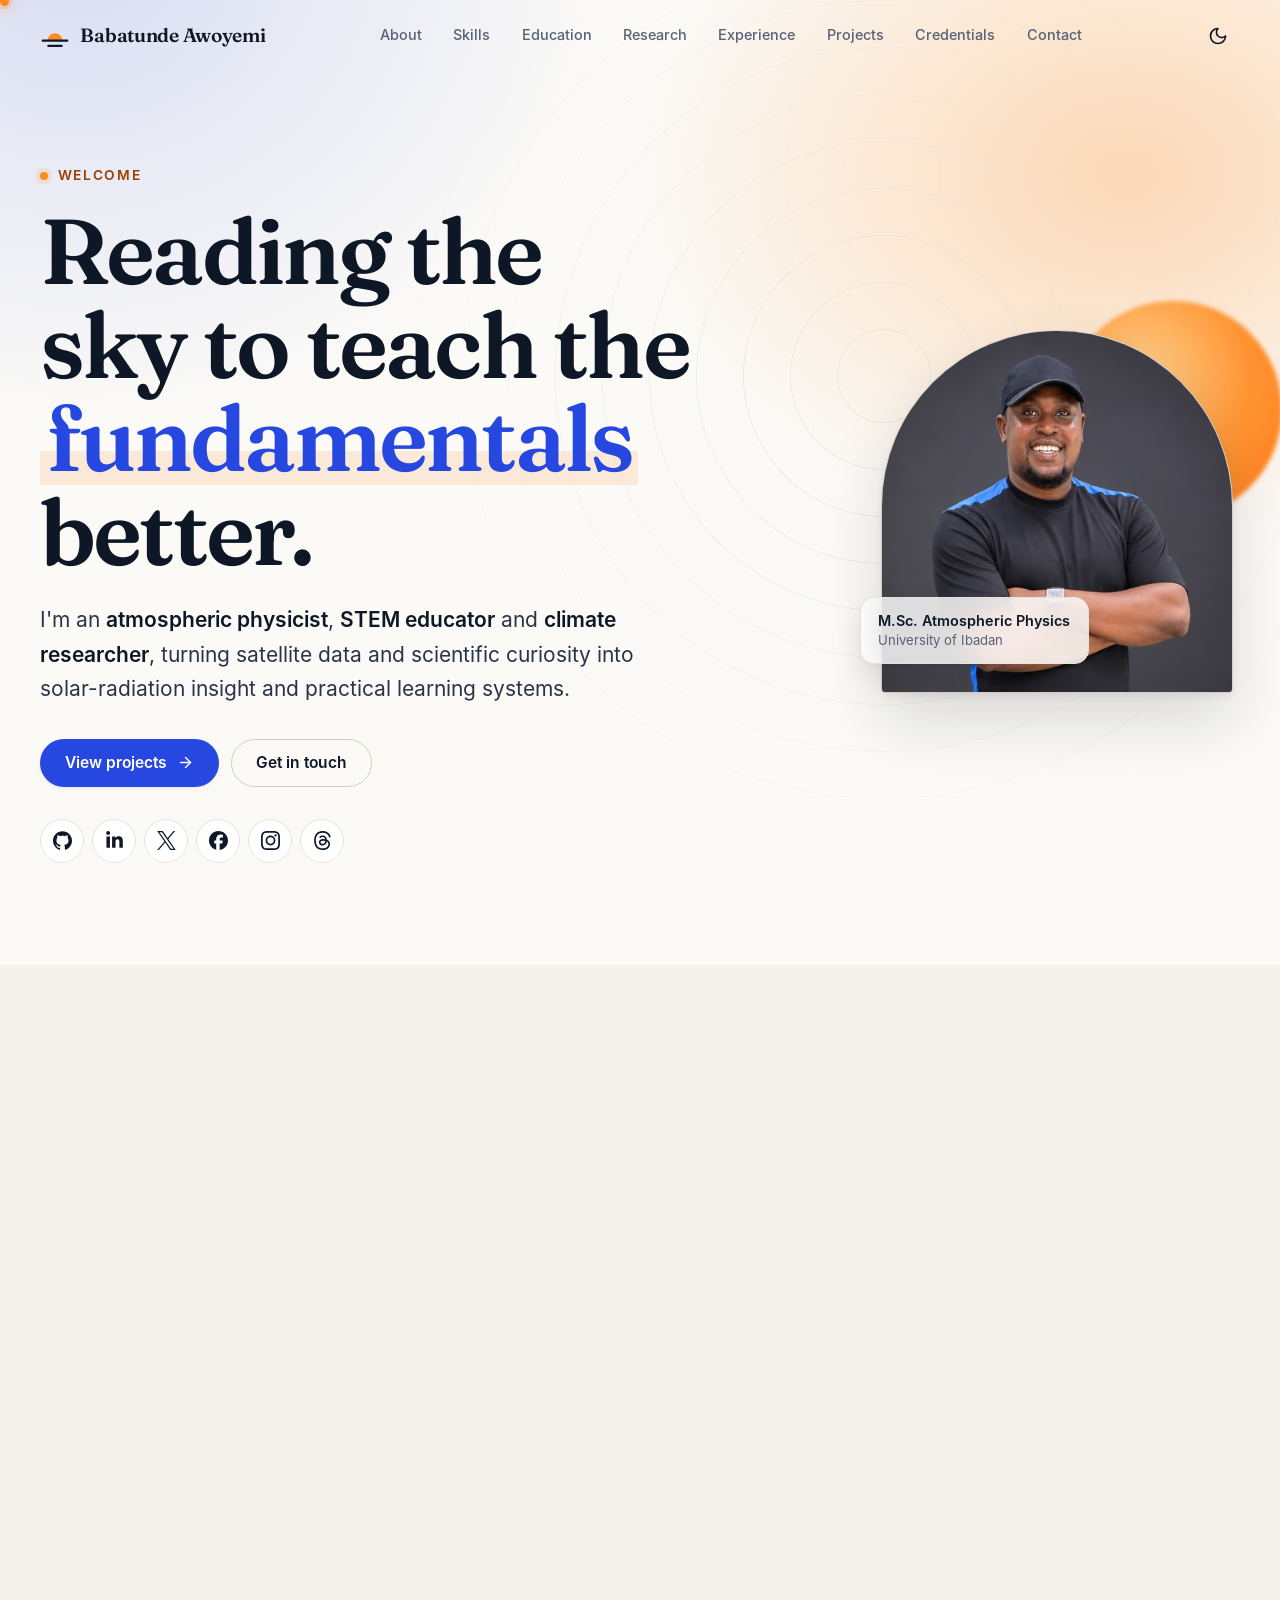
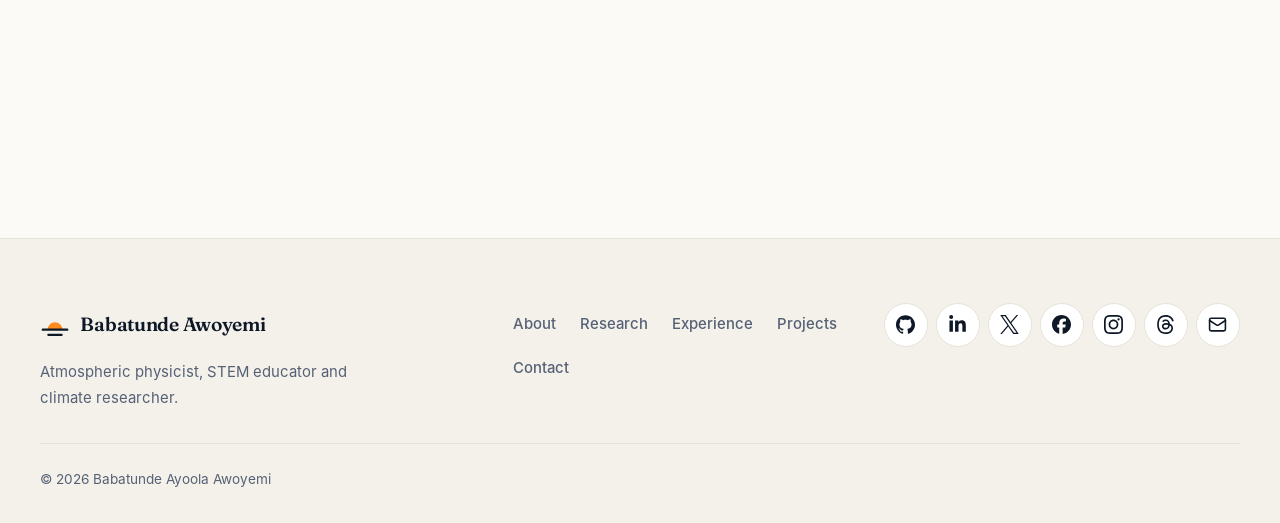
==== commit b764d384: "Rebuild: installable app, offline support, full project catalogue" ====
--- a/index.html
+++ b/index.html
@@ -2,7 +2,7 @@
 <html lang="en" class="no-js">
 <head>
   <meta charset="utf-8">
-  <meta name="viewport" content="width=device-width, initial-scale=1">
+  <meta name="viewport" content="width=device-width, initial-scale=1, viewport-fit=cover">
   <title>Babatunde Ayoola Awoyemi | Atmospheric Physics, STEM &amp; Climate Research</title>
   <meta name="description" content="Babatunde Ayoola Awoyemi — atmospheric physicist, STEM educator, EdTech consultant and climate researcher. Solar irradiance modelling, robotics and coding education, and practical AI for learning.">
   <link rel="canonical" href="https://babatundeawo.github.io/">
@@ -31,6 +31,10 @@
   <link rel="icon" href="favicon.ico" sizes="48x48">
   <link rel="icon" href="assets/icons/favicon.svg" type="image/svg+xml">
   <link rel="apple-touch-icon" href="assets/icons/apple-touch-icon.png">
+  <meta name="mobile-web-app-capable" content="yes">
+  <meta name="apple-mobile-web-app-capable" content="yes">
+  <meta name="apple-mobile-web-app-status-bar-style" content="default">
+  <meta name="apple-mobile-web-app-title" content="B. Awoyemi">
   <link rel="manifest" href="manifest.webmanifest">
 
   <link rel="preload" href="assets/fonts/fraunces-latin-600.woff2" as="font" type="font/woff2" crossorigin>
@@ -281,9 +285,9 @@
         <div class="band reveal">
           <div>
             <p class="eyebrow">Projects</p>
-            <h2>Open-source repositories across four GitHub accounts</h2>
-          </div>
-          <p>Most with live demos — personal tools, the Knowledge Base International Schools portal, the Techbase STEM Academy curriculum I lead and maintain, and games built for RCCG Kingdom Diplomats events.</p>
+            <h2>Open-source repositories across several GitHub accounts</h2>
+          </div>
+          <p>Most with live demos — personal tools, the Knowledge Base International Schools portal, the Techbase STEM Academy curriculum I lead and maintain, games built for RCCG Kingdom Diplomats events, and the Termbook and Agrictool sites.</p>
           <div class="band__actions">
             <a class="btn btn--light" href="projects.html">Browse all projects <svg class="icon icon-next" aria-hidden="true" focusable="false"><use href="#i-arrow-right"/></svg></a>
           </div>
@@ -292,6 +296,8 @@
             <li><a class="chip" href="projects.html#kbi">Knowledge Base Schools</a></li>
             <li><a class="chip" href="projects.html#techbase">Techbase STEM Academy</a></li>
             <li><a class="chip" href="projects.html#rccg">RCCG Kingdom Diplomats</a></li>
+            <li><a class="chip" href="projects.html#termbook">Termbook</a></li>
+            <li><a class="chip" href="projects.html#agrictool">Agrictool</a></li>
           </ul>
         </div>
       </div>
@@ -386,5 +392,6 @@
   <div class="toast" data-toast role="status" aria-live="polite"><svg class="icon" aria-hidden="true" focusable="false"><use href="#i-check"/></svg><span data-toast-text></span></div>
 
   <script src="js/main.js" defer></script>
+  <script src="js/pwa.js" defer></script>
 </body>
 </html>
--- a/css/style.css
+++ b/css/style.css
@@ -1203,3 +1203,96 @@
   .band h2, .band p, .band .eyebrow { color: #000; }
   a[href^="http"]:not(.btn):not(.link-pill)::after { content: " (" attr(href) ")"; font-size: 0.8em; color: #444; }
 }
+
+
+/* ==========================================================================
+   11. App behaviour: install card, update notice, offline notice
+   ========================================================================== */
+.pwa-card {
+  position: fixed;
+  left: 50%;
+  bottom: calc(var(--space-5) + env(safe-area-inset-bottom, 0px));
+  z-index: var(--z-toast);
+  width: min(26rem, calc(100vw - 2rem));
+  padding: var(--space-5);
+  background: var(--surface);
+  color: var(--text);
+  border: var(--border);
+  border-radius: var(--radius-lg);
+  box-shadow: var(--shadow-3);
+  opacity: 0;
+  transform: translate(-50%, 16px);
+  transition: opacity var(--dur-med) var(--ease-out), transform var(--dur-med) var(--ease-out);
+}
+.pwa-card.is-visible { opacity: 1; transform: translate(-50%, 0); }
+.pwa-card__title { margin: 0 0 var(--space-1); font-family: var(--font-display); font-size: var(--step-1); color: var(--ink); }
+.pwa-card__body { margin: 0 0 var(--space-4); font-size: var(--step--1); color: var(--muted); }
+.pwa-card__actions { display: flex; flex-wrap: wrap; gap: var(--space-2); }
+.pwa-steps { margin: 0 0 var(--space-4); padding-left: 1.25rem; font-size: var(--step--1); }
+.pwa-steps li + li { margin-top: var(--space-1); }
+.pwa-live {
+  position: fixed;
+  left: 50%;
+  top: calc(var(--header-h) + var(--space-3));
+  z-index: var(--z-toast);
+  max-width: calc(100vw - 2rem);
+  padding: 0.6rem 1rem;
+  background: var(--ink);
+  color: var(--bg);
+  border-radius: var(--radius-pill);
+  font-size: 0.9rem;
+  font-weight: 500;
+  box-shadow: var(--shadow-2);
+  opacity: 0;
+  pointer-events: none;
+  transform: translate(-50%, -8px);
+  transition: opacity var(--dur-med) var(--ease-out), transform var(--dur-med) var(--ease-out);
+}
+.pwa-live.is-visible { opacity: 1; transform: translate(-50%, 0); }
+
+/* Installed-app polish: notched phones, no accidental selection on controls, no pull-to-refresh bounce */
+@supports (padding: max(0px)) {
+  .site-header .container { padding-left: max(var(--gutter), env(safe-area-inset-left, 0px)); padding-right: max(var(--gutter), env(safe-area-inset-right, 0px)); }
+}
+.site-header, .filters, .btn, .icon-btn, .chip { -webkit-user-select: none; user-select: none; -webkit-tap-highlight-color: transparent; }
+body { overscroll-behavior-y: none; }
+@media (display-mode: standalone) {
+  .site-header { padding-top: env(safe-area-inset-top, 0px); height: calc(var(--header-h) + env(safe-area-inset-top, 0px)); }
+}
+@media print { .pwa-card, .pwa-live { display: none !important; } }
+
+/* ==========================================================================
+   12. Signature: the sun that travels with you
+   The scroll bar is the day's arc. A small sun rides its head, and in the
+   hero the glow slides from dawn to noon as the page moves.
+   ========================================================================== */
+.progress { background: none; transform: none; overflow: visible; }
+.progress::before {
+  content: "";
+  position: absolute;
+  inset: 0;
+  background: linear-gradient(90deg, var(--accent), var(--primary));
+  clip-path: inset(0 calc((1 - var(--p, 0)) * 100%) 0 0);
+}
+.progress::after {
+  content: "";
+  position: absolute;
+  top: -3px;
+  left: 0;
+  width: 9px;
+  height: 9px;
+  border-radius: 50%;
+  background: var(--accent);
+  box-shadow: 0 0 0 3px var(--accent-soft), 0 0 14px 4px var(--accent-glow);
+  transform: translateX(calc(var(--p, 0) * (100vw - 9px)));
+}
+@media (forced-colors: active) { .progress::before, .progress::after { background: Highlight; } }
+.hero__bg {
+  background:
+    radial-gradient(55% 55% at calc(88% - var(--day, 0) * 38%) calc(18% + var(--day, 0) * 26%), var(--accent-glow), transparent 70%),
+    radial-gradient(60% 70% at 6% -5%, var(--primary-glow), transparent 70%);
+}
+@media (prefers-reduced-motion: reduce) {
+  .progress::after { display: none; }
+  .hero__bg { background: radial-gradient(55% 55% at 88% 18%, var(--accent-glow), transparent 70%), radial-gradient(60% 70% at 6% -5%, var(--primary-glow), transparent 70%); }
+}
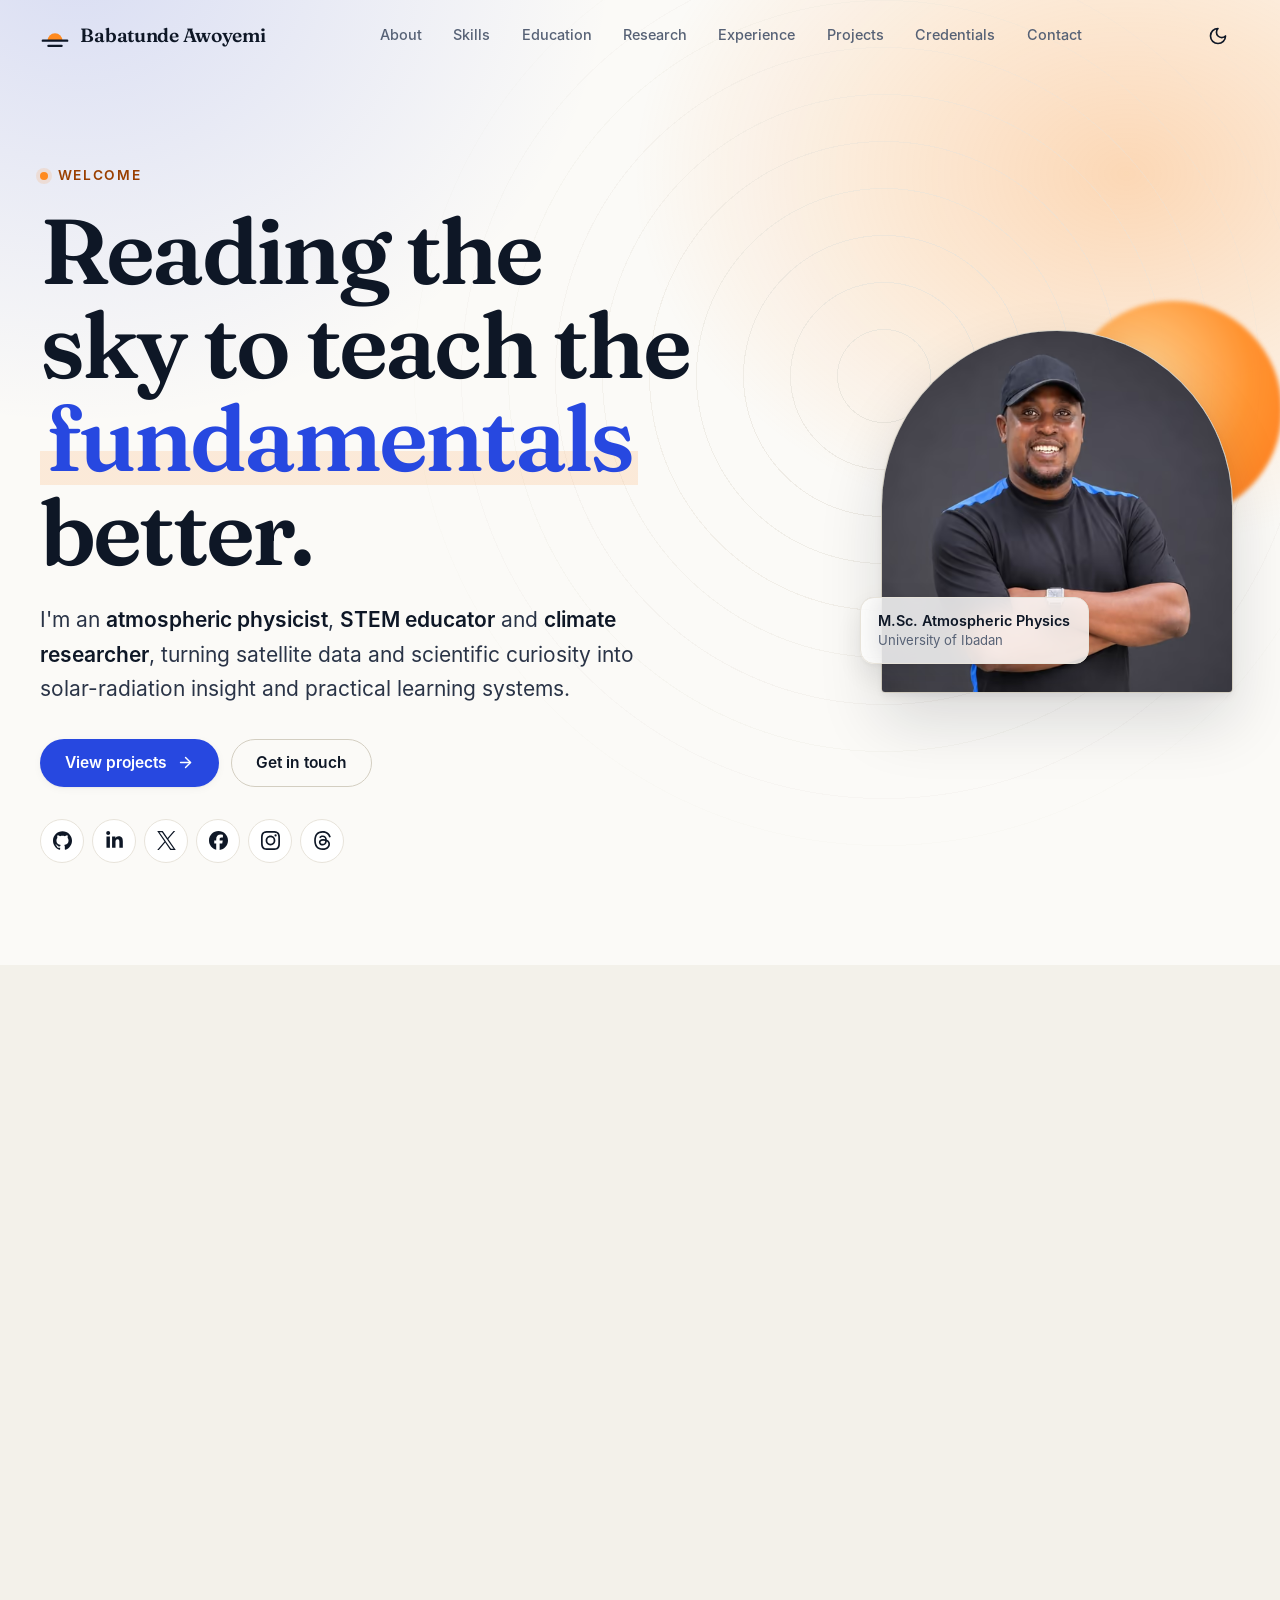
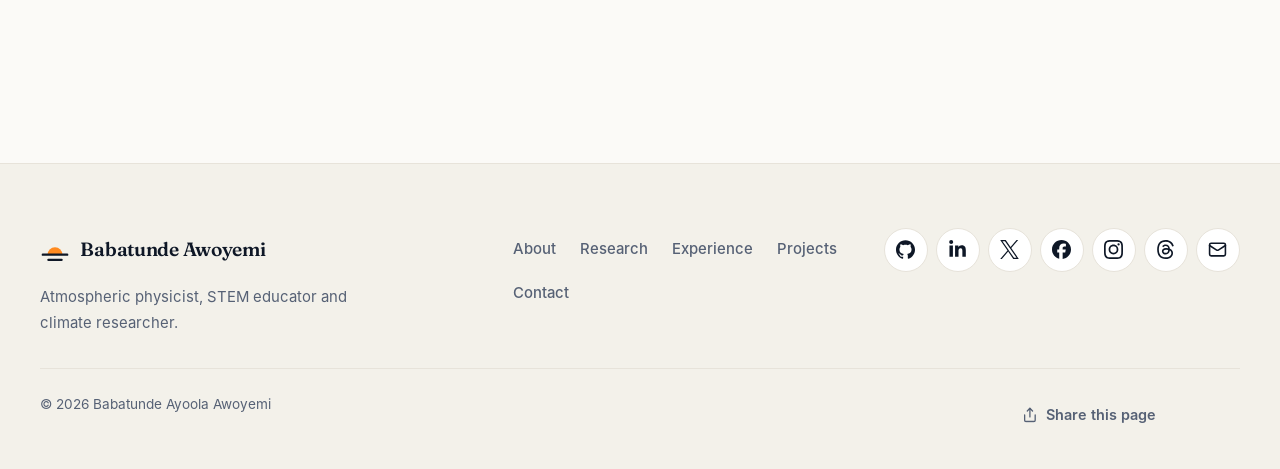
==== commit 076590dc: "updated" ====
--- a/index.html
+++ b/index.html
@@ -2,11 +2,11 @@
 <html lang="en" class="no-js">
 <head>
   <meta charset="utf-8">
-  <meta name="viewport" content="width=device-width, initial-scale=1, viewport-fit=cover">
+  <meta name="viewport" content="width=device-width, initial-scale=1">
   <title>Babatunde Ayoola Awoyemi | Atmospheric Physics, STEM &amp; Climate Research</title>
   <meta name="description" content="Babatunde Ayoola Awoyemi — atmospheric physicist, STEM educator, EdTech consultant and climate researcher. Solar irradiance modelling, robotics and coding education, and practical AI for learning.">
   <link rel="canonical" href="https://babatundeawo.github.io/">
-  <meta http-equiv="Content-Security-Policy" content="default-src 'self'; script-src 'self' 'sha256-iR9NJaXJ5oc6DtYkl7KszH3W9oG9ek3ZoZBlAa5pGQo='; style-src 'self'; img-src 'self' data:; font-src 'self'; connect-src 'self'; manifest-src 'self'; base-uri 'self'; form-action 'none'; object-src 'none'; upgrade-insecure-requests">
+  <meta http-equiv="Content-Security-Policy" content="default-src 'self'; script-src 'self' 'sha256-34yN/0HLWdiUbCt1qwoA4f6y437marJyNK51BWop+4I='; style-src 'self'; img-src 'self' data:; font-src 'self'; connect-src 'self'; manifest-src 'self'; worker-src 'self'; frame-src 'none'; base-uri 'self'; form-action 'none'; object-src 'none'; upgrade-insecure-requests">
   <meta name="referrer" content="strict-origin-when-cross-origin">
   <meta name="color-scheme" content="light dark">
   <meta name="theme-color" media="(prefers-color-scheme: light)" content="#fbfaf7">
@@ -31,21 +31,22 @@
   <link rel="icon" href="favicon.ico" sizes="48x48">
   <link rel="icon" href="assets/icons/favicon.svg" type="image/svg+xml">
   <link rel="apple-touch-icon" href="assets/icons/apple-touch-icon.png">
+  <link rel="manifest" href="manifest.webmanifest">
+  <meta name="application-name" content="B. Awoyemi">
   <meta name="mobile-web-app-capable" content="yes">
   <meta name="apple-mobile-web-app-capable" content="yes">
+  <meta name="apple-mobile-web-app-title" content="B. Awoyemi">
   <meta name="apple-mobile-web-app-status-bar-style" content="default">
-  <meta name="apple-mobile-web-app-title" content="B. Awoyemi">
-  <link rel="manifest" href="manifest.webmanifest">
 
   <link rel="preload" href="assets/fonts/fraunces-latin-600.woff2" as="font" type="font/woff2" crossorigin>
-  <link rel="preload" href="assets/fonts/inter-latin-regular.woff" as="font" type="font/woff" crossorigin>
+  <link rel="preload" href="assets/fonts/inter-latin-regular.woff2" as="font" type="font/woff2" crossorigin>
   <link rel="stylesheet" href="css/style.css">
-  <script>(function(){var d=document.documentElement;d.className=d.className.replace('no-js','js');var t=null;try{t=localStorage.getItem('theme');}catch(e){}if(t!=='light'&&t!=='dark'){t=window.matchMedia&&matchMedia('(prefers-color-scheme: dark)').matches?'dark':'light';}d.setAttribute('data-theme',t);})();</script>
-  <script type="application/ld+json">{"@context": "https://schema.org", "@type": "Person", "name": "Babatunde Ayoola Awoyemi", "url": "https://babatundeawo.github.io/", "image": "https://babatundeawo.github.io/assets/images/babatunde.jpg", "jobTitle": "Atmospheric physicist and STEM educator", "description": "Atmospheric physicist, STEM educator, EdTech consultant and climate researcher.", "alumniOf": {"@type": "CollegeOrUniversity", "name": "University of Ibadan"}, "knowsAbout": ["Atmospheric physics", "Solar irradiance modelling", "Wind energy statistics", "Climate research", "STEM education", "Robotics and coding education", "Front-end web development"], "sameAs": ["https://github.com/babatundeawo", "https://www.linkedin.com/in/ba-awoyemi/", "https://x.com/ba_awoyemi", "https://web.facebook.com/ba.awoyemi", "https://www.instagram.com/ba_awoyemi/", "https://www.threads.net/@ba_awoyemi"]}</script>
+  <script>(function(){var d=document.documentElement;d.className=d.className.replace('no-js','js');var t=null;try{t=localStorage.getItem('ba-theme');}catch(e){}if(t!=='light'&&t!=='dark'){t=window.matchMedia&&matchMedia('(prefers-color-scheme: dark)').matches?'dark':'light';}d.setAttribute('data-theme',t);})();</script>
+  <script type="application/ld+json">{"@context": "https://schema.org", "@graph": [{"@type": "WebSite", "@id": "https://babatundeawo.github.io/#website", "url": "https://babatundeawo.github.io/", "name": "Babatunde Ayoola Awoyemi", "inLanguage": "en", "publisher": {"@id": "https://babatundeawo.github.io/#person"}}, {"@type": "Person", "name": "Babatunde Ayoola Awoyemi", "url": "https://babatundeawo.github.io/", "image": "https://babatundeawo.github.io/assets/images/babatunde.jpg", "jobTitle": "Atmospheric physicist and STEM educator", "description": "Atmospheric physicist, STEM educator, EdTech consultant and climate researcher.", "alumniOf": {"@type": "CollegeOrUniversity", "name": "University of Ibadan"}, "knowsAbout": ["Atmospheric physics", "Solar irradiance modelling", "Wind energy statistics", "Climate research", "STEM education", "Robotics and coding education", "Front-end web development"], "sameAs": ["https://github.com/babatundeawo", "https://www.linkedin.com/in/ba-awoyemi/", "https://x.com/ba_awoyemi", "https://web.facebook.com/ba.awoyemi", "https://www.instagram.com/ba_awoyemi/", "https://www.threads.net/@ba_awoyemi"], "@id": "https://babatundeawo.github.io/#person"}]}</script>
 </head>
 <body>
   <!-- Icons: Lucide (ISC), Simple Icons (CC0), Font Awesome Free (CC BY 4.0) -->
-<svg class="sprite" aria-hidden="true" focusable="false" xmlns="http://www.w3.org/2000/svg"><symbol id="i-arrow-right" viewBox="0 0 24 24"><path d="M5 12h14"></path><path d="m12 5 7 7-7 7"></path></symbol><symbol id="i-check" viewBox="0 0 24 24"><path d="M20 6 9 17l-5-5"></path></symbol><symbol id="i-chevron-up" viewBox="0 0 24 24"><path d="m18 15-6-6-6 6"></path></symbol><symbol id="i-close" viewBox="0 0 24 24"><path d="M18 6 6 18"></path><path d="m6 6 12 12"></path></symbol><symbol id="i-copy" viewBox="0 0 24 24"><rect width="14" height="14" x="8" y="8" rx="2" ry="2"></rect><path d="M4 16c-1.1 0-2-.9-2-2V4c0-1.1.9-2 2-2h10c1.1 0 2 .9 2 2"></path></symbol><symbol id="i-facebook" viewBox="0 0 24 24"><path d="M9.101 23.691v-7.98H6.627v-3.667h2.474v-1.58c0-4.085 1.848-5.978 5.858-5.978.401 0 .955.042 1.468.103a8.68 8.68 0 0 1 1.141.195v3.325a8.623 8.623 0 0 0-.653-.036 26.805 26.805 0 0 0-.733-.009c-.707 0-1.259.096-1.675.309a1.686 1.686 0 0 0-.679.622c-.258.42-.374.995-.374 1.752v1.297h3.919l-.386 2.103-.287 1.564h-3.246v8.245C19.396 23.238 24 18.179 24 12.044c0-6.627-5.373-12-12-12s-12 5.373-12 12c0 5.628 3.874 10.35 9.101 11.647Z"></path></symbol><symbol id="i-github" viewBox="0 0 24 24"><path d="M12 .297c-6.63 0-12 5.373-12 12 0 5.303 3.438 9.8 8.205 11.385.6.113.82-.258.82-.577 0-.285-.01-1.04-.015-2.04-3.338.724-4.042-1.61-4.042-1.61C4.422 18.07 3.633 17.7 3.633 17.7c-1.087-.744.084-.729.084-.729 1.205.084 1.838 1.236 1.838 1.236 1.07 1.835 2.809 1.305 3.495.998.108-.776.417-1.305.76-1.605-2.665-.3-5.466-1.332-5.466-5.93 0-1.31.465-2.38 1.235-3.22-.135-.303-.54-1.523.105-3.176 0 0 1.005-.322 3.3 1.23.96-.267 1.98-.399 3-.405 1.02.006 2.04.138 3 .405 2.28-1.552 3.285-1.23 3.285-1.23.645 1.653.24 2.873.12 3.176.765.84 1.23 1.91 1.23 3.22 0 4.61-2.805 5.625-5.475 5.92.42.36.81 1.096.81 2.22 0 1.606-.015 2.896-.015 3.286 0 .315.21.69.825.57C20.565 22.092 24 17.592 24 12.297c0-6.627-5.373-12-12-12"></path></symbol><symbol id="i-instagram" viewBox="0 0 24 24"><path d="M7.0301.084c-1.2768.0602-2.1487.264-2.911.5634-.7888.3075-1.4575.72-2.1228 1.3877-.6652.6677-1.075 1.3368-1.3802 2.127-.2954.7638-.4956 1.6365-.552 2.914-.0564 1.2775-.0689 1.6882-.0626 4.947.0062 3.2586.0206 3.6671.0825 4.9473.061 1.2765.264 2.1482.5635 2.9107.308.7889.72 1.4573 1.388 2.1228.6679.6655 1.3365 1.0743 2.1285 1.38.7632.295 1.6361.4961 2.9134.552 1.2773.056 1.6884.069 4.9462.0627 3.2578-.0062 3.668-.0207 4.9478-.0814 1.28-.0607 2.147-.2652 2.9098-.5633.7889-.3086 1.4578-.72 2.1228-1.3881.665-.6682 1.0745-1.3378 1.3795-2.1284.2957-.7632.4966-1.636.552-2.9124.056-1.2809.0692-1.6898.063-4.948-.0063-3.2583-.021-3.6668-.0817-4.9465-.0607-1.2797-.264-2.1487-.5633-2.9117-.3084-.7889-.72-1.4568-1.3876-2.1228C21.2982 1.33 20.628.9208 19.8378.6165 19.074.321 18.2017.1197 16.9244.0645 15.6471.0093 15.236-.005 11.977.0014 8.718.0076 8.31.0215 7.0301.0839m.1402 21.6932c-1.17-.0509-1.8053-.2453-2.2287-.408-.5606-.216-.96-.4771-1.3819-.895-.422-.4178-.6811-.8186-.9-1.378-.1644-.4234-.3624-1.058-.4171-2.228-.0595-1.2645-.072-1.6442-.079-4.848-.007-3.2037.0053-3.583.0607-4.848.05-1.169.2456-1.805.408-2.2282.216-.5613.4762-.96.895-1.3816.4188-.4217.8184-.6814 1.3783-.9003.423-.1651 1.0575-.3614 2.227-.4171 1.2655-.06 1.6447-.072 4.848-.079 3.2033-.007 3.5835.005 4.8495.0608 1.169.0508 1.8053.2445 2.228.408.5608.216.96.4754 1.3816.895.4217.4194.6816.8176.9005 1.3787.1653.4217.3617 1.056.4169 2.2263.0602 1.2655.0739 1.645.0796 4.848.0058 3.203-.0055 3.5834-.061 4.848-.051 1.17-.245 1.8055-.408 2.2294-.216.5604-.4763.96-.8954 1.3814-.419.4215-.8181.6811-1.3783.9-.4224.1649-1.0577.3617-2.2262.4174-1.2656.0595-1.6448.072-4.8493.079-3.2045.007-3.5825-.006-4.848-.0608M16.953 5.5864A1.44 1.44 0 1 0 18.39 4.144a1.44 1.44 0 0 0-1.437 1.4424M5.8385 12.012c.0067 3.4032 2.7706 6.1557 6.173 6.1493 3.4026-.0065 6.157-2.7701 6.1506-6.1733-.0065-3.4032-2.771-6.1565-6.174-6.1498-3.403.0067-6.156 2.771-6.1496 6.1738M8 12.0077a4 4 0 1 1 4.008 3.9921A3.9996 3.9996 0 0 1 8 12.0077"></path></symbol><symbol id="i-linkedin" viewBox="0 0 448 512"><path d="M100.28 448H7.4V148.9h92.88zM53.79 108.1C24.09 108.1 0 83.5 0 53.8a53.79 53.79 0 0 1 107.58 0c0 29.7-24.1 54.3-53.79 54.3zM447.9 448h-92.68V302.4c0-34.7-.7-79.2-48.29-79.2-48.29 0-55.69 37.7-55.69 76.7V448h-92.78V148.9h89.08v40.8h1.3c12.4-23.5 42.69-48.3 87.88-48.3 94 0 111.28 61.9 111.28 142.3V448z"></path></symbol><symbol id="i-mail" viewBox="0 0 24 24"><rect width="20" height="16" x="2" y="4" rx="2"></rect><path d="m22 7-8.97 5.7a1.94 1.94 0 0 1-2.06 0L2 7"></path></symbol><symbol id="i-map-pin" viewBox="0 0 24 24"><path d="M20 10c0 4.993-5.539 10.193-7.399 11.799a1 1 0 0 1-1.202 0C9.539 20.193 4 14.993 4 10a8 8 0 0 1 16 0"></path><circle cx="12" cy="10" r="3"></circle></symbol><symbol id="i-menu" viewBox="0 0 24 24"><line x1="4" x2="20" y1="12" y2="12"></line><line x1="4" x2="20" y1="6" y2="6"></line><line x1="4" x2="20" y1="18" y2="18"></line></symbol><symbol id="i-moon" viewBox="0 0 24 24"><path d="M12 3a6 6 0 0 0 9 9 9 9 0 1 1-9-9Z"></path></symbol><symbol id="i-sun" viewBox="0 0 24 24"><circle cx="12" cy="12" r="4"></circle><path d="M12 2v2"></path><path d="M12 20v2"></path><path d="m4.93 4.93 1.41 1.41"></path><path d="m17.66 17.66 1.41 1.41"></path><path d="M2 12h2"></path><path d="M20 12h2"></path><path d="m6.34 17.66-1.41 1.41"></path><path d="m19.07 4.93-1.41 1.41"></path></symbol><symbol id="i-threads" viewBox="0 0 24 24"><path d="M12.186 24h-.007c-3.581-.024-6.334-1.205-8.184-3.509C2.35 18.44 1.5 15.586 1.472 12.01v-.017c.03-3.579.879-6.43 2.525-8.482C5.845 1.205 8.6.024 12.18 0h.014c2.746.02 5.043.725 6.826 2.098 1.677 1.29 2.858 3.13 3.509 5.467l-2.04.569c-1.104-3.96-3.898-5.984-8.304-6.015-2.91.022-5.11.936-6.54 2.717C4.307 6.504 3.616 8.914 3.589 12c.027 3.086.718 5.496 2.057 7.164 1.43 1.783 3.631 2.698 6.54 2.717 2.623-.02 4.358-.631 5.8-2.045 1.647-1.613 1.618-3.593 1.09-4.798-.31-.71-.873-1.3-1.634-1.75-.192 1.352-.622 2.446-1.284 3.272-.886 1.102-2.14 1.704-3.73 1.79-1.202.065-2.361-.218-3.259-.801-1.063-.689-1.685-1.74-1.752-2.964-.065-1.19.408-2.285 1.33-3.082.88-.76 2.119-1.207 3.583-1.291a13.853 13.853 0 0 1 3.02.142c-.126-.742-.375-1.332-.75-1.757-.513-.586-1.308-.883-2.359-.89h-.029c-.844 0-1.992.232-2.721 1.32L7.734 7.847c.98-1.454 2.568-2.256 4.478-2.256h.044c3.194.02 5.097 1.975 5.287 5.388.108.046.216.094.321.142 1.49.7 2.58 1.761 3.154 3.07.797 1.82.871 4.79-1.548 7.158-1.85 1.81-4.094 2.628-7.277 2.65Zm1.003-11.69c-.242 0-.487.007-.739.021-1.836.103-2.98.946-2.916 2.143.067 1.256 1.452 1.839 2.784 1.767 1.224-.065 2.818-.543 3.086-3.71a10.5 10.5 0 0 0-2.215-.221z"></path></symbol><symbol id="i-x" viewBox="0 0 24 24"><path d="M14.234 10.162 22.977 0h-2.072l-7.591 8.824L7.251 0H.258l9.168 13.343L.258 24H2.33l8.016-9.318L16.749 24h6.993zm-2.837 3.299-.929-1.329L3.076 1.56h3.182l5.965 8.532.929 1.329 7.754 11.09h-3.182z"></path></symbol></svg>
+<svg class="sprite" aria-hidden="true" focusable="false" xmlns="http://www.w3.org/2000/svg"><symbol id="i-arrow-right" viewBox="0 0 24 24"><path d="M5 12h14"></path><path d="m12 5 7 7-7 7"></path></symbol><symbol id="i-check" viewBox="0 0 24 24"><path d="M20 6 9 17l-5-5"></path></symbol><symbol id="i-chevron-up" viewBox="0 0 24 24"><path d="m18 15-6-6-6 6"></path></symbol><symbol id="i-close" viewBox="0 0 24 24"><path d="M18 6 6 18"></path><path d="m6 6 12 12"></path></symbol><symbol id="i-copy" viewBox="0 0 24 24"><rect width="14" height="14" x="8" y="8" rx="2" ry="2"></rect><path d="M4 16c-1.1 0-2-.9-2-2V4c0-1.1.9-2 2-2h10c1.1 0 2 .9 2 2"></path></symbol><symbol id="i-facebook" viewBox="0 0 24 24"><path d="M9.101 23.691v-7.98H6.627v-3.667h2.474v-1.58c0-4.085 1.848-5.978 5.858-5.978.401 0 .955.042 1.468.103a8.68 8.68 0 0 1 1.141.195v3.325a8.623 8.623 0 0 0-.653-.036 26.805 26.805 0 0 0-.733-.009c-.707 0-1.259.096-1.675.309a1.686 1.686 0 0 0-.679.622c-.258.42-.374.995-.374 1.752v1.297h3.919l-.386 2.103-.287 1.564h-3.246v8.245C19.396 23.238 24 18.179 24 12.044c0-6.627-5.373-12-12-12s-12 5.373-12 12c0 5.628 3.874 10.35 9.101 11.647Z"></path></symbol><symbol id="i-github" viewBox="0 0 24 24"><path d="M12 .297c-6.63 0-12 5.373-12 12 0 5.303 3.438 9.8 8.205 11.385.6.113.82-.258.82-.577 0-.285-.01-1.04-.015-2.04-3.338.724-4.042-1.61-4.042-1.61C4.422 18.07 3.633 17.7 3.633 17.7c-1.087-.744.084-.729.084-.729 1.205.084 1.838 1.236 1.838 1.236 1.07 1.835 2.809 1.305 3.495.998.108-.776.417-1.305.76-1.605-2.665-.3-5.466-1.332-5.466-5.93 0-1.31.465-2.38 1.235-3.22-.135-.303-.54-1.523.105-3.176 0 0 1.005-.322 3.3 1.23.96-.267 1.98-.399 3-.405 1.02.006 2.04.138 3 .405 2.28-1.552 3.285-1.23 3.285-1.23.645 1.653.24 2.873.12 3.176.765.84 1.23 1.91 1.23 3.22 0 4.61-2.805 5.625-5.475 5.92.42.36.81 1.096.81 2.22 0 1.606-.015 2.896-.015 3.286 0 .315.21.69.825.57C20.565 22.092 24 17.592 24 12.297c0-6.627-5.373-12-12-12"></path></symbol><symbol id="i-instagram" viewBox="0 0 24 24"><path d="M7.0301.084c-1.2768.0602-2.1487.264-2.911.5634-.7888.3075-1.4575.72-2.1228 1.3877-.6652.6677-1.075 1.3368-1.3802 2.127-.2954.7638-.4956 1.6365-.552 2.914-.0564 1.2775-.0689 1.6882-.0626 4.947.0062 3.2586.0206 3.6671.0825 4.9473.061 1.2765.264 2.1482.5635 2.9107.308.7889.72 1.4573 1.388 2.1228.6679.6655 1.3365 1.0743 2.1285 1.38.7632.295 1.6361.4961 2.9134.552 1.2773.056 1.6884.069 4.9462.0627 3.2578-.0062 3.668-.0207 4.9478-.0814 1.28-.0607 2.147-.2652 2.9098-.5633.7889-.3086 1.4578-.72 2.1228-1.3881.665-.6682 1.0745-1.3378 1.3795-2.1284.2957-.7632.4966-1.636.552-2.9124.056-1.2809.0692-1.6898.063-4.948-.0063-3.2583-.021-3.6668-.0817-4.9465-.0607-1.2797-.264-2.1487-.5633-2.9117-.3084-.7889-.72-1.4568-1.3876-2.1228C21.2982 1.33 20.628.9208 19.8378.6165 19.074.321 18.2017.1197 16.9244.0645 15.6471.0093 15.236-.005 11.977.0014 8.718.0076 8.31.0215 7.0301.0839m.1402 21.6932c-1.17-.0509-1.8053-.2453-2.2287-.408-.5606-.216-.96-.4771-1.3819-.895-.422-.4178-.6811-.8186-.9-1.378-.1644-.4234-.3624-1.058-.4171-2.228-.0595-1.2645-.072-1.6442-.079-4.848-.007-3.2037.0053-3.583.0607-4.848.05-1.169.2456-1.805.408-2.2282.216-.5613.4762-.96.895-1.3816.4188-.4217.8184-.6814 1.3783-.9003.423-.1651 1.0575-.3614 2.227-.4171 1.2655-.06 1.6447-.072 4.848-.079 3.2033-.007 3.5835.005 4.8495.0608 1.169.0508 1.8053.2445 2.228.408.5608.216.96.4754 1.3816.895.4217.4194.6816.8176.9005 1.3787.1653.4217.3617 1.056.4169 2.2263.0602 1.2655.0739 1.645.0796 4.848.0058 3.203-.0055 3.5834-.061 4.848-.051 1.17-.245 1.8055-.408 2.2294-.216.5604-.4763.96-.8954 1.3814-.419.4215-.8181.6811-1.3783.9-.4224.1649-1.0577.3617-2.2262.4174-1.2656.0595-1.6448.072-4.8493.079-3.2045.007-3.5825-.006-4.848-.0608M16.953 5.5864A1.44 1.44 0 1 0 18.39 4.144a1.44 1.44 0 0 0-1.437 1.4424M5.8385 12.012c.0067 3.4032 2.7706 6.1557 6.173 6.1493 3.4026-.0065 6.157-2.7701 6.1506-6.1733-.0065-3.4032-2.771-6.1565-6.174-6.1498-3.403.0067-6.156 2.771-6.1496 6.1738M8 12.0077a4 4 0 1 1 4.008 3.9921A3.9996 3.9996 0 0 1 8 12.0077"></path></symbol><symbol id="i-linkedin" viewBox="0 0 448 512"><path d="M100.28 448H7.4V148.9h92.88zM53.79 108.1C24.09 108.1 0 83.5 0 53.8a53.79 53.79 0 0 1 107.58 0c0 29.7-24.1 54.3-53.79 54.3zM447.9 448h-92.68V302.4c0-34.7-.7-79.2-48.29-79.2-48.29 0-55.69 37.7-55.69 76.7V448h-92.78V148.9h89.08v40.8h1.3c12.4-23.5 42.69-48.3 87.88-48.3 94 0 111.28 61.9 111.28 142.3V448z"></path></symbol><symbol id="i-mail" viewBox="0 0 24 24"><rect width="20" height="16" x="2" y="4" rx="2"></rect><path d="m22 7-8.97 5.7a1.94 1.94 0 0 1-2.06 0L2 7"></path></symbol><symbol id="i-map-pin" viewBox="0 0 24 24"><path d="M20 10c0 4.993-5.539 10.193-7.399 11.799a1 1 0 0 1-1.202 0C9.539 20.193 4 14.993 4 10a8 8 0 0 1 16 0"></path><circle cx="12" cy="10" r="3"></circle></symbol><symbol id="i-menu" viewBox="0 0 24 24"><line x1="4" x2="20" y1="12" y2="12"></line><line x1="4" x2="20" y1="6" y2="6"></line><line x1="4" x2="20" y1="18" y2="18"></line></symbol><symbol id="i-moon" viewBox="0 0 24 24"><path d="M12 3a6 6 0 0 0 9 9 9 9 0 1 1-9-9Z"></path></symbol><symbol id="i-sun" viewBox="0 0 24 24"><circle cx="12" cy="12" r="4"></circle><path d="M12 2v2"></path><path d="M12 20v2"></path><path d="m4.93 4.93 1.41 1.41"></path><path d="m17.66 17.66 1.41 1.41"></path><path d="M2 12h2"></path><path d="M20 12h2"></path><path d="m6.34 17.66-1.41 1.41"></path><path d="m19.07 4.93-1.41 1.41"></path></symbol><symbol id="i-threads" viewBox="0 0 24 24"><path d="M12.186 24h-.007c-3.581-.024-6.334-1.205-8.184-3.509C2.35 18.44 1.5 15.586 1.472 12.01v-.017c.03-3.579.879-6.43 2.525-8.482C5.845 1.205 8.6.024 12.18 0h.014c2.746.02 5.043.725 6.826 2.098 1.677 1.29 2.858 3.13 3.509 5.467l-2.04.569c-1.104-3.96-3.898-5.984-8.304-6.015-2.91.022-5.11.936-6.54 2.717C4.307 6.504 3.616 8.914 3.589 12c.027 3.086.718 5.496 2.057 7.164 1.43 1.783 3.631 2.698 6.54 2.717 2.623-.02 4.358-.631 5.8-2.045 1.647-1.613 1.618-3.593 1.09-4.798-.31-.71-.873-1.3-1.634-1.75-.192 1.352-.622 2.446-1.284 3.272-.886 1.102-2.14 1.704-3.73 1.79-1.202.065-2.361-.218-3.259-.801-1.063-.689-1.685-1.74-1.752-2.964-.065-1.19.408-2.285 1.33-3.082.88-.76 2.119-1.207 3.583-1.291a13.853 13.853 0 0 1 3.02.142c-.126-.742-.375-1.332-.75-1.757-.513-.586-1.308-.883-2.359-.89h-.029c-.844 0-1.992.232-2.721 1.32L7.734 7.847c.98-1.454 2.568-2.256 4.478-2.256h.044c3.194.02 5.097 1.975 5.287 5.388.108.046.216.094.321.142 1.49.7 2.58 1.761 3.154 3.07.797 1.82.871 4.79-1.548 7.158-1.85 1.81-4.094 2.628-7.277 2.65Zm1.003-11.69c-.242 0-.487.007-.739.021-1.836.103-2.98.946-2.916 2.143.067 1.256 1.452 1.839 2.784 1.767 1.224-.065 2.818-.543 3.086-3.71a10.5 10.5 0 0 0-2.215-.221z"></path></symbol><symbol id="i-x" viewBox="0 0 24 24"><path d="M14.234 10.162 22.977 0h-2.072l-7.591 8.824L7.251 0H.258l9.168 13.343L.258 24H2.33l8.016-9.318L16.749 24h6.993zm-2.837 3.299-.929-1.329L3.076 1.56h3.182l5.965 8.532.929 1.329 7.754 11.09h-3.182z"></path></symbol><symbol id="i-share" viewBox="0 0 24 24"><path d="M12 2v13"></path><path d="m16 6-4-4-4 4"></path><path d="M4 12v8a2 2 0 0 0 2 2h12a2 2 0 0 0 2-2v-8"></path></symbol><symbol id="i-download" viewBox="0 0 24 24"><path d="M12 15V3"></path><path d="M21 15v4a2 2 0 0 1-2 2H5a2 2 0 0 1-2-2v-4"></path><path d="m7 10 5 5 5-5"></path></symbol><symbol id="i-square-plus" viewBox="0 0 24 24"><rect width="18" height="18" x="3" y="3" rx="2"></rect><path d="M8 12h8"></path><path d="M12 8v8"></path></symbol><symbol id="i-wifi-off" viewBox="0 0 24 24"><path d="M12 20h.01"></path><path d="M8.5 16.429a5 5 0 0 1 7 0"></path><path d="M5 12.859a10 10 0 0 1 5.17-2.69"></path><path d="M19 12.859a10 10 0 0 0-2.007-1.523"></path><path d="M2 8.82a15 15 0 0 1 4.177-2.643"></path><path d="M22 8.82a15 15 0 0 0-11.288-3.764"></path><path d="m2 2 20 20"></path></symbol></svg>
   <a class="skip-link" href="#main">Skip to main content</a>
   <div class="progress" aria-hidden="true"></div>
 
@@ -53,7 +54,7 @@
     <div class="container nav">
       <a class="logo" href="#home" aria-label="Babatunde Awoyemi, home">
           <svg class="logo__mark" viewBox="0 0 32 32" aria-hidden="true" focusable="false"><path class="sun" d="M8 21a8 8 0 0 1 16 0z"/><path class="line" d="M3 21h26M9 26.5h14"/></svg>
-          <span>Babatunde Awoyemi</span>
+          <span class="logo__full">Babatunde Awoyemi</span><span class="logo__short" aria-hidden="true">B. Awoyemi</span>
         </a>
       <nav aria-label="Primary">
         <ul class="nav__list" id="primary-nav">
@@ -116,16 +117,17 @@
             <p>I work across atmospheric physics, climate data and renewable-energy research on one side, and STEM education, curriculum design and practical technology training on the other — turning satellite datasets and scientific method into insight for researchers and into clear, hands-on lessons for learners.</p>
             <p>My technical grounding spans <span class="mark">solar-irradiance and wind-energy modelling</span>, statistical analysis of climate datasets, and <span class="mark">front-end web development</span>, which I apply to build the very tools — dashboards, courses, and learning platforms — that I use to teach.</p>
           </div>
-          <figure class="card figure reveal">
+          <figure class="card figure reveal" data-sun-figure>
             <svg viewBox="0 0 480 320" role="img" aria-labelledby="fig-title">
           <title id="fig-title">Illustration of solar irradiance rising to a midday peak and falling again across a clear day</title>
           <defs>
             <linearGradient id="sky-grad" x1="0" y1="0" x2="0" y2="1"><stop class="sg-a" offset="0"/><stop class="sg-b" offset="1"/></linearGradient>
+            <clipPath id="sun-clip"><rect class="fig-clip" x="0" y="0" width="480" height="320"/></clipPath>
           </defs>
           <rect class="fig-sky" width="480" height="320" rx="14"/>
           <g class="fig-grid"><path d="M30 80h420M30 140h420M30 200h420M120 40v210M240 40v210M360 40v210"/></g>
           <path class="fig-axis" d="M30 250h420"/>
-          <path class="fig-area" d="M30 250C110 250 150 60 240 60S370 250 450 250Z"/>
+          <path class="fig-area" clip-path="url(#sun-clip)" d="M30 250C110 250 150 60 240 60S370 250 450 250Z"/>
           <path class="fig-curve" d="M30 250C110 250 150 60 240 60S370 250 450 250"/>
           <circle class="fig-halo" cx="240" cy="60" r="14"/>
           <circle class="fig-sun" cx="240" cy="60" r="8"/>
@@ -134,7 +136,12 @@
           <text class="fig-text" x="450" y="274" text-anchor="end">SUNSET</text>
           <text class="fig-text" x="36" y="34">IRRADIANCE</text>
         </svg>
-            <figcaption>An illustration of how solar irradiance rises and falls across a clear day.</figcaption>
+            <div class="sunpath" data-sunpath hidden>
+              <label class="sunpath__label" for="sun-time">Move the sun across the day</label>
+              <input class="sunpath__range" id="sun-time" type="range" min="0" max="100" step="1" value="50" data-sun-range aria-describedby="sun-readout">
+              <p class="sunpath__out" id="sun-readout" data-sun-out></p>
+            </div>
+            <figcaption>An illustration of how solar irradiance rises and falls across a clear day. The shape is idealised and the percentages are read from the drawing, not from measurements.</figcaption>
           </figure>
         </div>
         <div class="facts" data-stagger>
@@ -285,9 +292,9 @@
         <div class="band reveal">
           <div>
             <p class="eyebrow">Projects</p>
-            <h2>Open-source repositories across several GitHub accounts</h2>
-          </div>
-          <p>Most with live demos — personal tools, the Knowledge Base International Schools portal, the Techbase STEM Academy curriculum I lead and maintain, games built for RCCG Kingdom Diplomats events, and the Termbook and Agrictool sites.</p>
+            <h2>Open-source repositories across four GitHub accounts</h2>
+          </div>
+          <p>Most with live demos — personal tools, the Knowledge Base International Schools portal, the Techbase STEM Academy curriculum I lead and maintain, and games built for RCCG Kingdom Diplomats events.</p>
           <div class="band__actions">
             <a class="btn btn--light" href="projects.html">Browse all projects <svg class="icon icon-next" aria-hidden="true" focusable="false"><use href="#i-arrow-right"/></svg></a>
           </div>
@@ -296,8 +303,6 @@
             <li><a class="chip" href="projects.html#kbi">Knowledge Base Schools</a></li>
             <li><a class="chip" href="projects.html#techbase">Techbase STEM Academy</a></li>
             <li><a class="chip" href="projects.html#rccg">RCCG Kingdom Diplomats</a></li>
-            <li><a class="chip" href="projects.html#termbook">Termbook</a></li>
-            <li><a class="chip" href="projects.html#agrictool">Agrictool</a></li>
           </ul>
         </div>
       </div>
@@ -384,6 +389,10 @@
       </div>
       <div class="footer__bottom">
         <p>&copy; <span data-year>2026</span> Babatunde Ayoola Awoyemi</p>
+        <div class="footer__actions">
+          <button class="link-btn" type="button" data-share hidden><svg class="icon" aria-hidden="true" focusable="false"><use href="#i-share"/></svg> Share this page</button>
+          <button class="link-btn" type="button" data-install hidden><svg class="icon" aria-hidden="true" focusable="false"><use href="#i-download"/></svg> Install app</button>
+        </div>
       </div>
     </div>
   </footer>
--- a/css/style.css
+++ b/css/style.css
@@ -11,6 +11,7 @@
    3. Reset and base         8. Projects page
    4. Layout helpers         9. Footer, toast, scroll-to-top
    5. Components            10. Motion, print and preferences
+                            11. Sun path, app layer (install, update, offline)
    ========================================================================== */
 
 
@@ -182,21 +183,21 @@
   font-style: normal;
   font-weight: 400;
   font-display: swap;
-  src: url("../assets/fonts/inter-latin-regular.woff") format("woff");
+  src: url("../assets/fonts/inter-latin-regular.woff2") format("woff2");
 }
 @font-face {
   font-family: "Inter";
   font-style: normal;
   font-weight: 500;
   font-display: swap;
-  src: url("../assets/fonts/inter-latin-medium.woff") format("woff");
+  src: url("../assets/fonts/inter-latin-medium.woff2") format("woff2");
 }
 @font-face {
   font-family: "Inter";
   font-style: normal;
   font-weight: 600;
   font-display: swap;
-  src: url("../assets/fonts/inter-latin-semibold.woff") format("woff");
+  src: url("../assets/fonts/inter-latin-semibold.woff2") format("woff2");
 }
 @font-face {
   font-family: "Fraunces";
@@ -418,6 +419,19 @@
 .logo__mark { width: 30px; height: 30px; flex: none; }
 .logo__mark .sun { fill: var(--accent); }
 .logo__mark .line { stroke: var(--ink); fill: none; stroke-width: 2.5; stroke-linecap: round; }
+.logo__short { display: none; }
+
+/* On narrow phones the name, theme button and menu button must all fit, so the
+   logo tightens first (and shows "B. Awoyemi" on the very smallest screens). */
+@media (max-width: 25rem) {
+  .logo { gap: 0.5rem; font-size: 1rem; }
+  .logo__mark { width: 26px; height: 26px; }
+  .nav { gap: var(--space-3); }
+}
+@media (max-width: 21.25rem) {
+  .logo__full { display: none; }
+  .logo__short { display: inline; }
+}
 
 .nav__list { display: flex; align-items: center; gap: clamp(0.25rem, 1.2vw, 1.1rem); }
 .nav__link {
@@ -1206,93 +1220,167 @@
 
 
 /* ==========================================================================
-   11. App behaviour: install card, update notice, offline notice
+   11. Sun path, app layer (install, update, offline) and dialog
    ========================================================================== */
-.pwa-card {
+
+/* ---- Sun path: the explorable About illustration ---- */
+.sg-b { stop-opacity: calc(0.06 + 0.14 * var(--day, 1)); }
+
+.sunpath { display: grid; gap: var(--space-1); padding: var(--space-4) var(--space-2) 0; }
+.sunpath__label { font-size: var(--step--1); font-weight: 600; color: var(--ink); }
+.sunpath__out { min-height: 3.4em; font-size: var(--step--1); line-height: 1.6; color: var(--muted); }
+
+.sunpath__range {
+  --pct: 50%;
+  -webkit-appearance: none;
+  appearance: none;
+  width: 100%;
+  height: 44px;
+  margin: 0;
+  background: transparent;
+  cursor: pointer;
+}
+.sunpath__range:focus-visible { outline: none; }
+.sunpath__range::-webkit-slider-runnable-track {
+  height: 6px;
+  border-radius: var(--radius-pill);
+  background: linear-gradient(90deg, var(--accent) var(--pct), var(--line-strong) var(--pct));
+}
+.sunpath__range::-moz-range-track { height: 6px; border-radius: var(--radius-pill); background: var(--line-strong); }
+.sunpath__range::-moz-range-progress { height: 6px; border-radius: var(--radius-pill); background: var(--accent); }
+.sunpath__range::-webkit-slider-thumb {
+  -webkit-appearance: none;
+  appearance: none;
+  box-sizing: border-box;
+  width: 28px;
+  height: 28px;
+  margin-top: -11px;
+  border-radius: 50%;
+  background: var(--accent);
+  border: 3px solid var(--surface);
+  box-shadow: 0 0 0 2px var(--accent-ink), var(--shadow-1);
+  transition: transform var(--dur-fast) var(--ease-out);
+}
+.sunpath__range::-moz-range-thumb {
+  box-sizing: border-box;
+  width: 28px;
+  height: 28px;
+  border-radius: 50%;
+  background: var(--accent);
+  border: 3px solid var(--surface);
+  box-shadow: 0 0 0 2px var(--accent-ink), var(--shadow-1);
+}
+.sunpath__range:active::-webkit-slider-thumb { transform: scale(1.12); }
+.sunpath__range:focus-visible::-webkit-slider-thumb { box-shadow: 0 0 0 2px var(--accent-ink), 0 0 0 4px var(--surface), 0 0 0 7px var(--focus); }
+.sunpath__range:focus-visible::-moz-range-thumb { box-shadow: 0 0 0 2px var(--accent-ink), 0 0 0 4px var(--surface), 0 0 0 7px var(--focus); }
+
+
+/* ---- Footer actions (share, install) ---- */
+/* Leave room for the back-to-top button so it never covers the footer actions. */
+.footer__bottom { padding-inline-end: calc(48px + var(--space-6)); }
+.footer__actions { display: flex; flex-wrap: wrap; align-items: center; gap: 0 var(--space-5); }
+.link-btn {
+  display: inline-flex;
+  align-items: center;
+  gap: 0.5rem;
+  min-height: 44px;
+  padding-inline: 0.25rem;
+  font-size: 0.9rem;
+  font-weight: 600;
+  color: var(--muted);
+  border-radius: var(--radius-sm);
+  transition: color var(--dur-fast);
+}
+.link-btn:hover { color: var(--primary); }
+.link-btn .icon { width: 1.1em; height: 1.1em; }
+
+
+/* ---- Install, update and offline notices ---- */
+@keyframes app-in { from { opacity: 0; transform: translateY(12px); } to { opacity: 1; transform: none; } }
+
+.app-stack {
   position: fixed;
-  left: 50%;
-  bottom: calc(var(--space-5) + env(safe-area-inset-bottom, 0px));
   z-index: var(--z-toast);
-  width: min(26rem, calc(100vw - 2rem));
-  padding: var(--space-5);
+  left: max(var(--space-4), env(safe-area-inset-left, 0px));
+  right: max(var(--space-4), env(safe-area-inset-right, 0px));
+  bottom: max(var(--space-4), env(safe-area-inset-bottom, 0px));
+  display: flex;
+  flex-direction: column;
+  align-items: flex-start;
+  gap: var(--space-2);
+  pointer-events: none;
+}
+.app-stack > * { pointer-events: auto; }
+.toast { z-index: calc(var(--z-toast) + 1); }
+
+.app-card {
+  display: grid;
+  gap: var(--space-3);
+  width: min(100%, 28rem);
+  padding: var(--space-4);
   background: var(--surface);
   color: var(--text);
-  border: var(--border);
+  border: 1px solid var(--line-strong);
   border-radius: var(--radius-lg);
   box-shadow: var(--shadow-3);
-  opacity: 0;
-  transform: translate(-50%, 16px);
-  transition: opacity var(--dur-med) var(--ease-out), transform var(--dur-med) var(--ease-out);
-}
-.pwa-card.is-visible { opacity: 1; transform: translate(-50%, 0); }
-.pwa-card__title { margin: 0 0 var(--space-1); font-family: var(--font-display); font-size: var(--step-1); color: var(--ink); }
-.pwa-card__body { margin: 0 0 var(--space-4); font-size: var(--step--1); color: var(--muted); }
-.pwa-card__actions { display: flex; flex-wrap: wrap; gap: var(--space-2); }
-.pwa-steps { margin: 0 0 var(--space-4); padding-left: 1.25rem; font-size: var(--step--1); }
-.pwa-steps li + li { margin-top: var(--space-1); }
-.pwa-live {
-  position: fixed;
-  left: 50%;
-  top: calc(var(--header-h) + var(--space-3));
-  z-index: var(--z-toast);
-  max-width: calc(100vw - 2rem);
-  padding: 0.6rem 1rem;
+  animation: app-in var(--dur-med) var(--ease-out) both;
+}
+.app-card__title { font-weight: 600; line-height: 1.4; color: var(--ink); }
+.app-card__text { font-size: 0.92rem; line-height: 1.55; color: var(--muted); }
+.app-card__row { display: flex; flex-wrap: wrap; gap: var(--space-2); }
+
+.app-chip {
+  padding: 0.55rem 1rem;
   background: var(--ink);
   color: var(--bg);
   border-radius: var(--radius-pill);
-  font-size: 0.9rem;
+  font-size: 0.88rem;
   font-weight: 500;
+  line-height: 1.4;
   box-shadow: var(--shadow-2);
-  opacity: 0;
-  pointer-events: none;
-  transform: translate(-50%, -8px);
-  transition: opacity var(--dur-med) var(--ease-out), transform var(--dur-med) var(--ease-out);
-}
-.pwa-live.is-visible { opacity: 1; transform: translate(-50%, 0); }
-
-/* Installed-app polish: notched phones, no accidental selection on controls, no pull-to-refresh bounce */
-@supports (padding: max(0px)) {
-  .site-header .container { padding-left: max(var(--gutter), env(safe-area-inset-left, 0px)); padding-right: max(var(--gutter), env(safe-area-inset-right, 0px)); }
-}
-.site-header, .filters, .btn, .icon-btn, .chip { -webkit-user-select: none; user-select: none; -webkit-tap-highlight-color: transparent; }
-body { overscroll-behavior-y: none; }
-@media (display-mode: standalone) {
-  .site-header { padding-top: env(safe-area-inset-top, 0px); height: calc(var(--header-h) + env(safe-area-inset-top, 0px)); }
-}
-@media print { .pwa-card, .pwa-live { display: none !important; } }
-
-/* ==========================================================================
-   12. Signature: the sun that travels with you
-   The scroll bar is the day's arc. A small sun rides its head, and in the
-   hero the glow slides from dawn to noon as the page moves.
-   ========================================================================== */
-.progress { background: none; transform: none; overflow: visible; }
-.progress::before {
-  content: "";
-  position: absolute;
-  inset: 0;
-  background: linear-gradient(90deg, var(--accent), var(--primary));
-  clip-path: inset(0 calc((1 - var(--p, 0)) * 100%) 0 0);
-}
-.progress::after {
-  content: "";
-  position: absolute;
-  top: -3px;
-  left: 0;
-  width: 9px;
-  height: 9px;
-  border-radius: 50%;
-  background: var(--accent);
-  box-shadow: 0 0 0 3px var(--accent-soft), 0 0 14px 4px var(--accent-glow);
-  transform: translateX(calc(var(--p, 0) * (100vw - 9px)));
-}
-@media (forced-colors: active) { .progress::before, .progress::after { background: Highlight; } }
-.hero__bg {
-  background:
-    radial-gradient(55% 55% at calc(88% - var(--day, 0) * 38%) calc(18% + var(--day, 0) * 26%), var(--accent-glow), transparent 70%),
-    radial-gradient(60% 70% at 6% -5%, var(--primary-glow), transparent 70%);
-}
-@media (prefers-reduced-motion: reduce) {
-  .progress::after { display: none; }
-  .hero__bg { background: radial-gradient(55% 55% at 88% 18%, var(--accent-glow), transparent 70%), radial-gradient(60% 70% at 6% -5%, var(--primary-glow), transparent 70%); }
-}
+  animation: app-in var(--dur-med) var(--ease-out) both;
+}
+
+/* Keep the back-to-top button out from under an open card. */
+.has-app-card .to-top { opacity: 0; visibility: hidden; }
+
+
+/* ---- Add to Home Screen guide (native dialog) ---- */
+.dialog {
+  width: min(calc(100% - 2rem), 28rem);
+  max-height: calc(100dvh - 2rem);
+  margin: auto;
+  padding: 0;
+  overflow: auto;
+  color: var(--text);
+  background: var(--surface);
+  border: 1px solid var(--line-strong);
+  border-radius: var(--radius-xl);
+  box-shadow: var(--shadow-3);
+}
+.dialog::backdrop { background: rgb(9 14 26 / 0.6); }
+.dialog[open] { animation: app-in var(--dur-med) var(--ease-out) both; }
+.dialog__body { display: grid; gap: var(--space-4); padding: var(--space-6) var(--space-5) var(--space-5); }
+.dialog__title { font-size: var(--step-2); }
+.dialog__lead { font-size: 0.95rem; line-height: 1.6; color: var(--muted); }
+.steps { display: grid; gap: var(--space-3); }
+.steps li { display: grid; grid-template-columns: 2.75rem 1fr; align-items: center; gap: var(--space-3); font-size: 0.97rem; line-height: 1.5; }
+.steps__icon { display: grid; place-items: center; width: 2.75rem; height: 2.75rem; border-radius: var(--radius-md); background: var(--primary-soft); color: var(--primary); }
+.steps__icon .icon { width: 1.35rem; height: 1.35rem; }
+
+/* Offline page */
+.offline { position: relative; isolation: isolate; overflow: clip; min-height: 100svh; display: grid; align-items: center; }
+.offline h1 { font-size: var(--step-5); letter-spacing: -0.03em; max-width: 14ch; }
+.offline p { margin-top: var(--space-4); max-width: 34rem; font-size: var(--step-1); color: var(--muted); }
+.offline .icon-offline { width: 3rem; height: 3rem; margin-bottom: var(--space-4); color: var(--accent-ink); }
+.offline .hero__actions { margin-top: var(--space-6); }
+
+@media (forced-colors: active) {
+  .app-card, .app-chip, .dialog { border: 1px solid CanvasText; }
+  .sunpath__range::-webkit-slider-thumb, .sunpath__range::-moz-range-thumb { border: 2px solid CanvasText; }
+}
+
+@media print {
+  .app-stack, .dialog, .footer__actions, .sunpath { display: none !important; }
+}
+
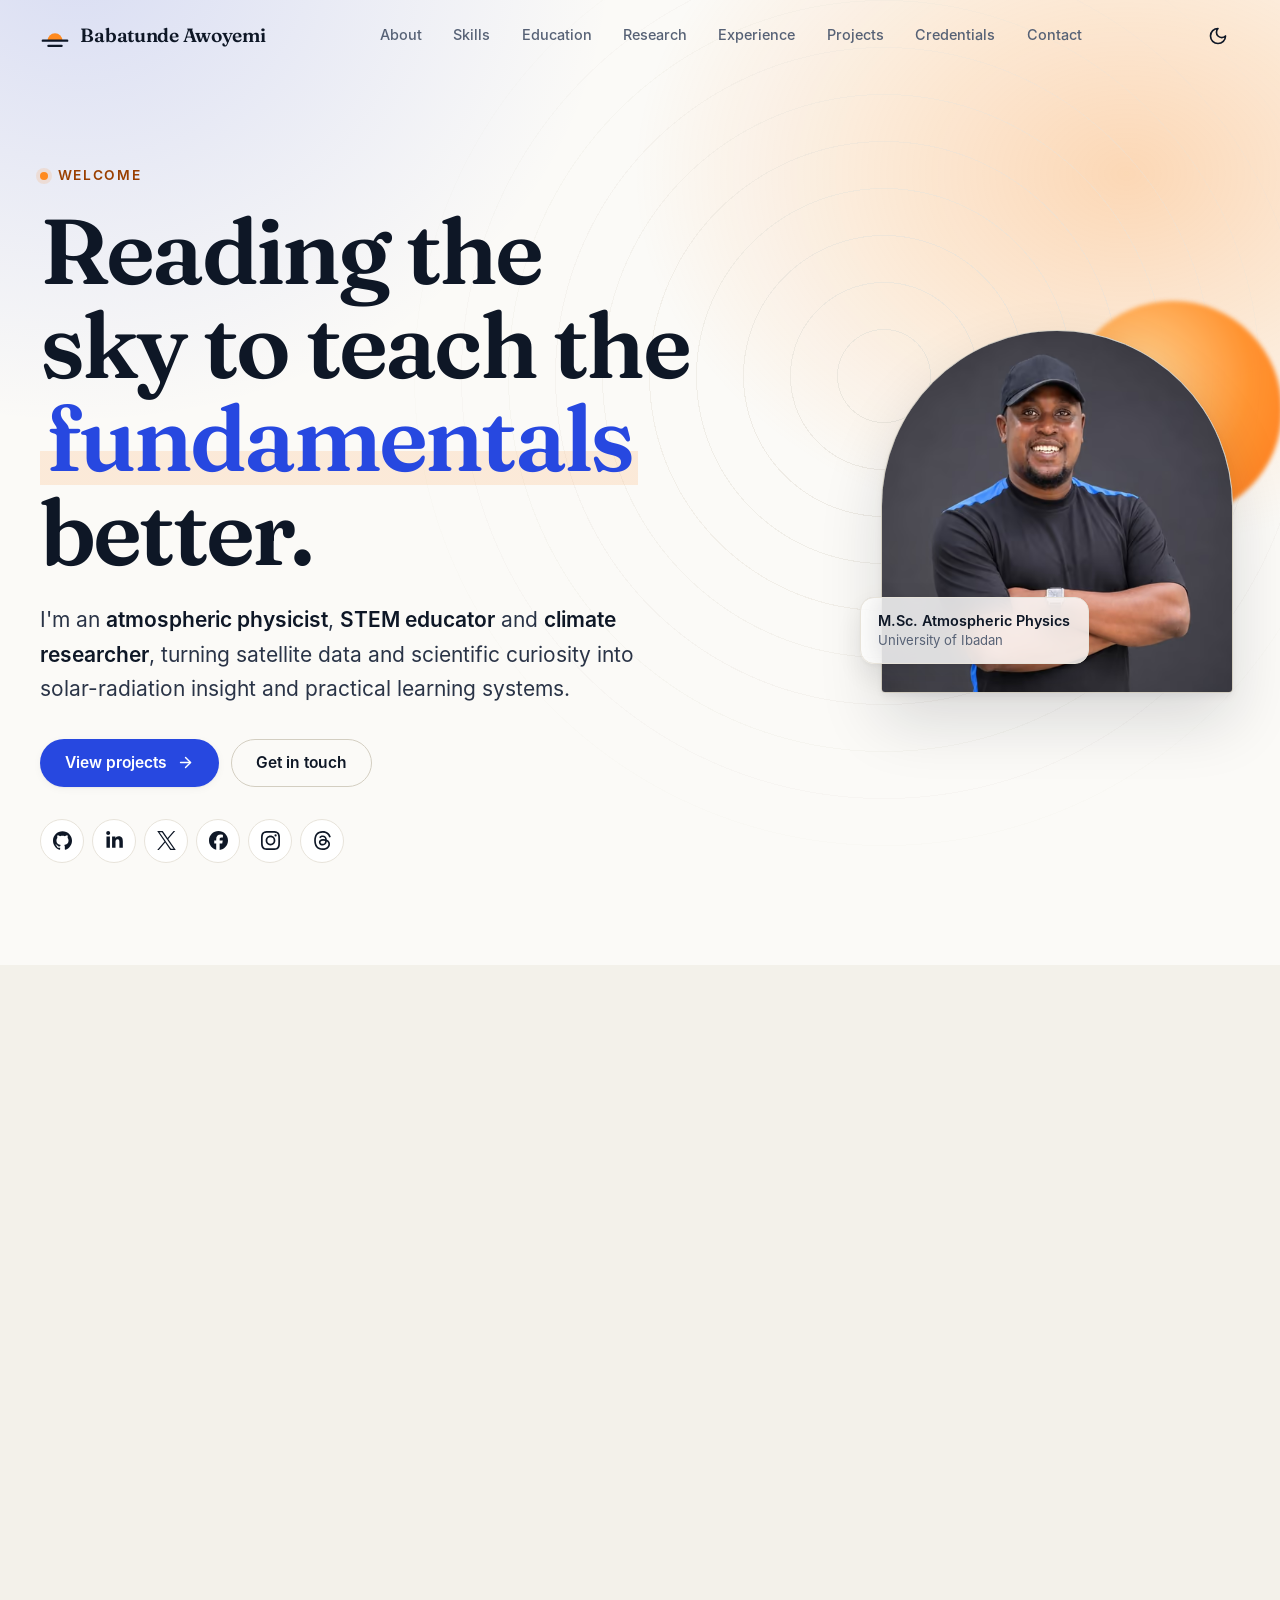
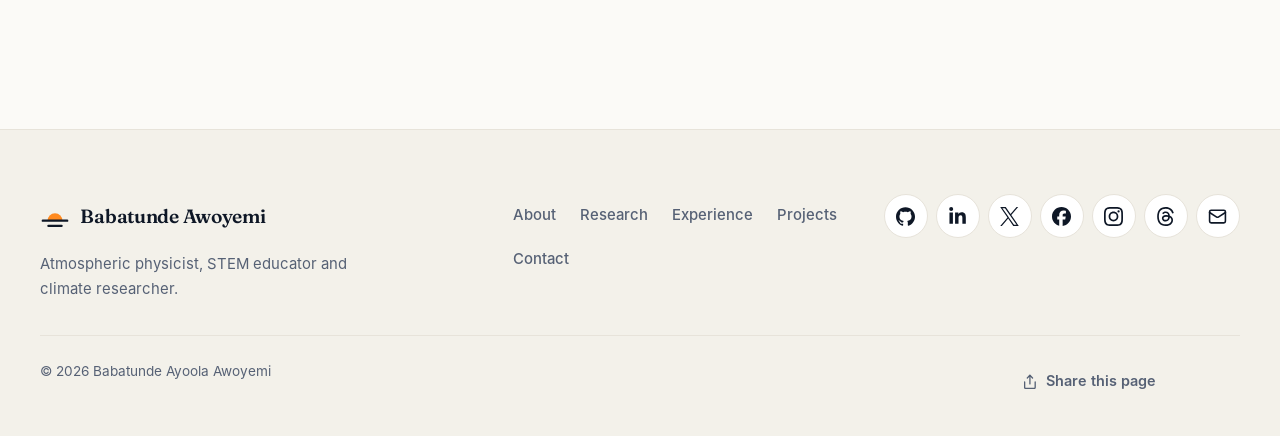
==== commit 77847257: "Rank all projects across six GitHub accounts, add missing ones, correct descriptions Co-Authored-By:" ====
--- a/index.html
+++ b/index.html
@@ -292,17 +292,19 @@
         <div class="band reveal">
           <div>
             <p class="eyebrow">Projects</p>
-            <h2>Open-source repositories across four GitHub accounts</h2>
-          </div>
-          <p>Most with live demos — personal tools, the Knowledge Base International Schools portal, the Techbase STEM Academy curriculum I lead and maintain, and games built for RCCG Kingdom Diplomats events.</p>
+            <h2>Open-source projects across six GitHub accounts</h2>
+          </div>
+          <p>Most with live demos, ranked by how substantial they are: school fee, records and attendance systems, a free STEM academy, learning sites, and games built for church events.</p>
           <div class="band__actions">
             <a class="btn btn--light" href="projects.html">Browse all projects <svg class="icon icon-next" aria-hidden="true" focusable="false"><use href="#i-arrow-right"/></svg></a>
           </div>
           <ul class="chips" aria-label="Jump to a group of projects">
-            <li><a class="chip" href="projects.html#personal">Personal tools</a></li>
+            <li><a class="chip" href="projects.html#personal">Personal</a></li>
             <li><a class="chip" href="projects.html#kbi">Knowledge Base Schools</a></li>
-            <li><a class="chip" href="projects.html#techbase">Techbase STEM Academy</a></li>
+            <li><a class="chip" href="projects.html#techbase">Techbase</a></li>
             <li><a class="chip" href="projects.html#rccg">RCCG Kingdom Diplomats</a></li>
+            <li><a class="chip" href="projects.html#termbook">Termbook</a></li>
+            <li><a class="chip" href="projects.html#agrictool">Agrictool</a></li>
           </ul>
         </div>
       </div>
--- a/css/style.css
+++ b/css/style.css
@@ -1067,6 +1067,9 @@
 .group__src:hover { color: var(--primary); }
 .group__src .icon { width: 1em; height: 1em; }
 
+.group__blurb { margin: 0; color: var(--muted); max-width: 46ch; }
+.project__rank { margin-right: auto; margin-left: var(--space-2); font-weight: 700; font-variant-numeric: tabular-nums; color: var(--muted); }
+.project__account { margin: 0; font-size: 0.85rem; font-weight: 500; color: var(--muted); }
 .cards { display: grid; gap: var(--space-5); grid-template-columns: repeat(auto-fill, minmax(min(100%, 19.5rem), 1fr)); }
 .cards > li { display: flex; }
 .project { display: flex; flex-direction: column; width: 100%; padding: var(--space-5); gap: var(--space-4); }
@@ -1384,3 +1387,4 @@
   .app-stack, .dialog, .footer__actions, .sunpath { display: none !important; }
 }
 
+.controls > span[id] { display: none; }
